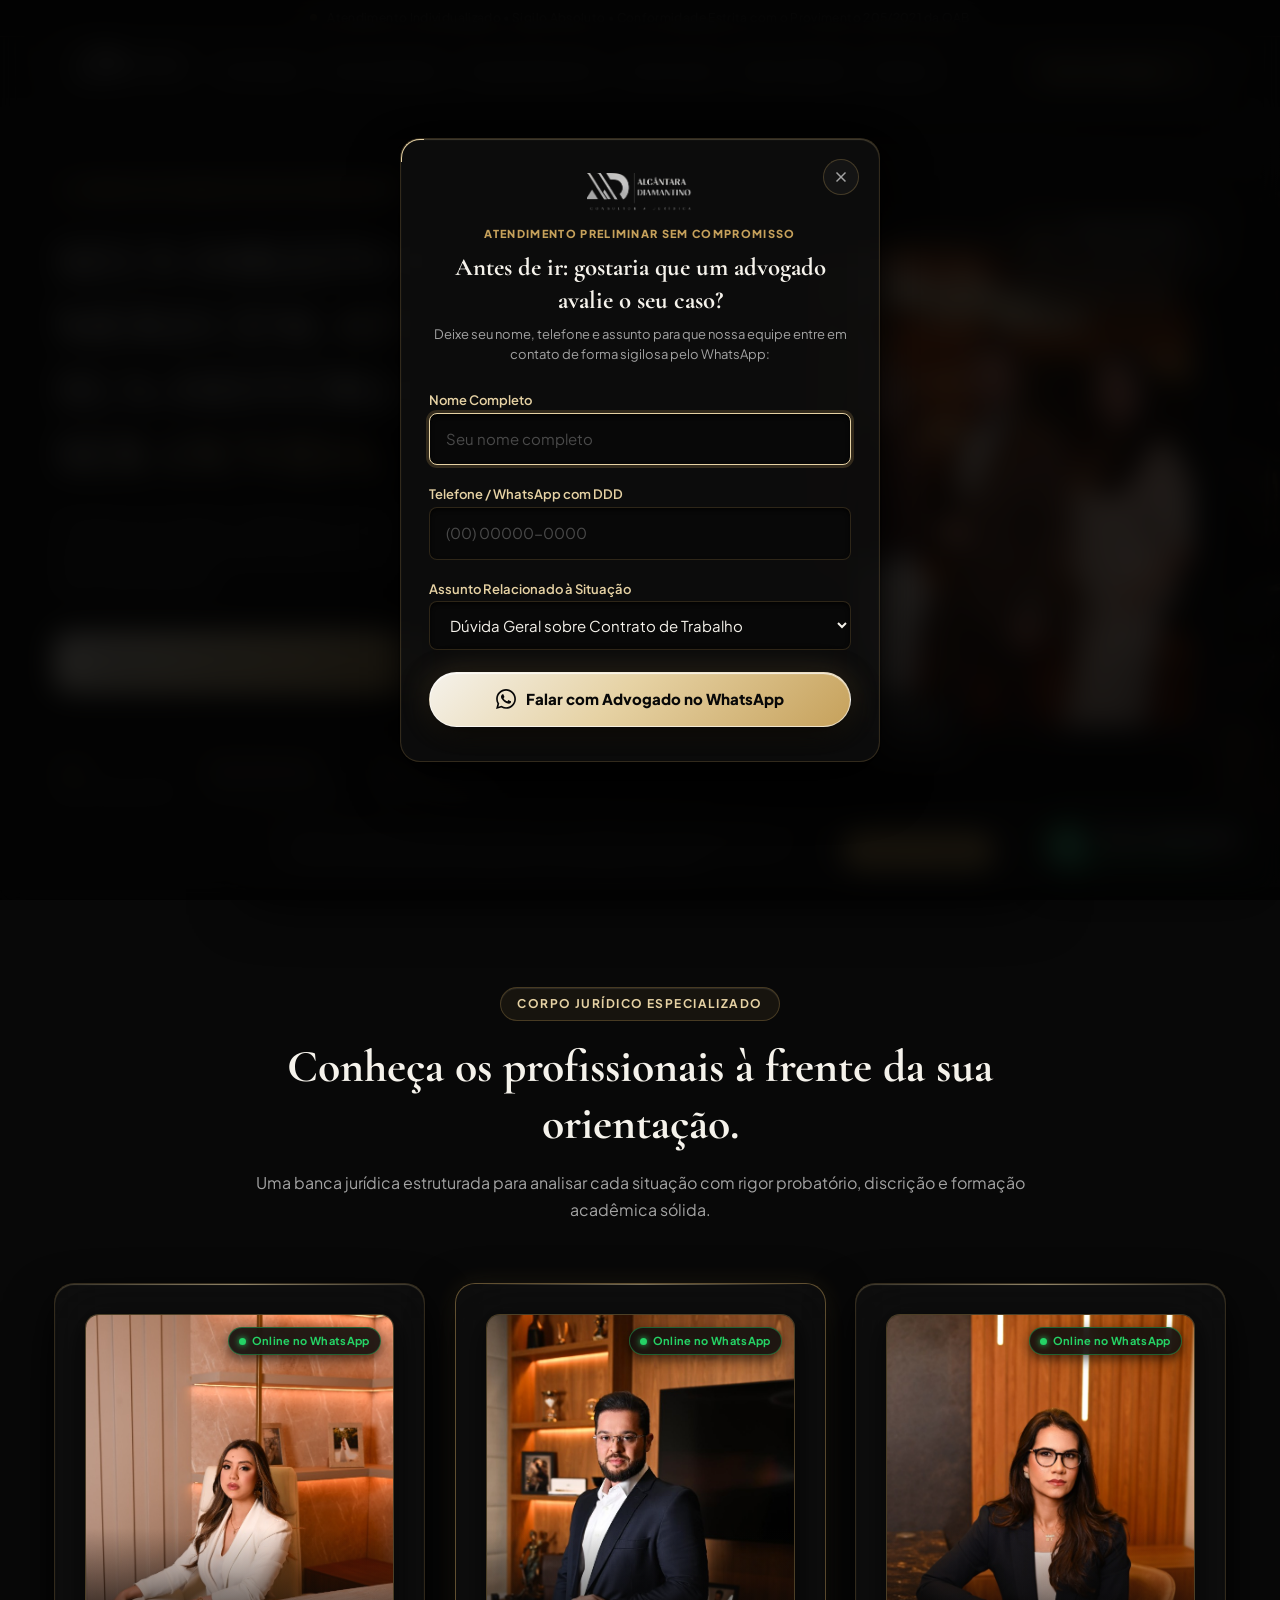
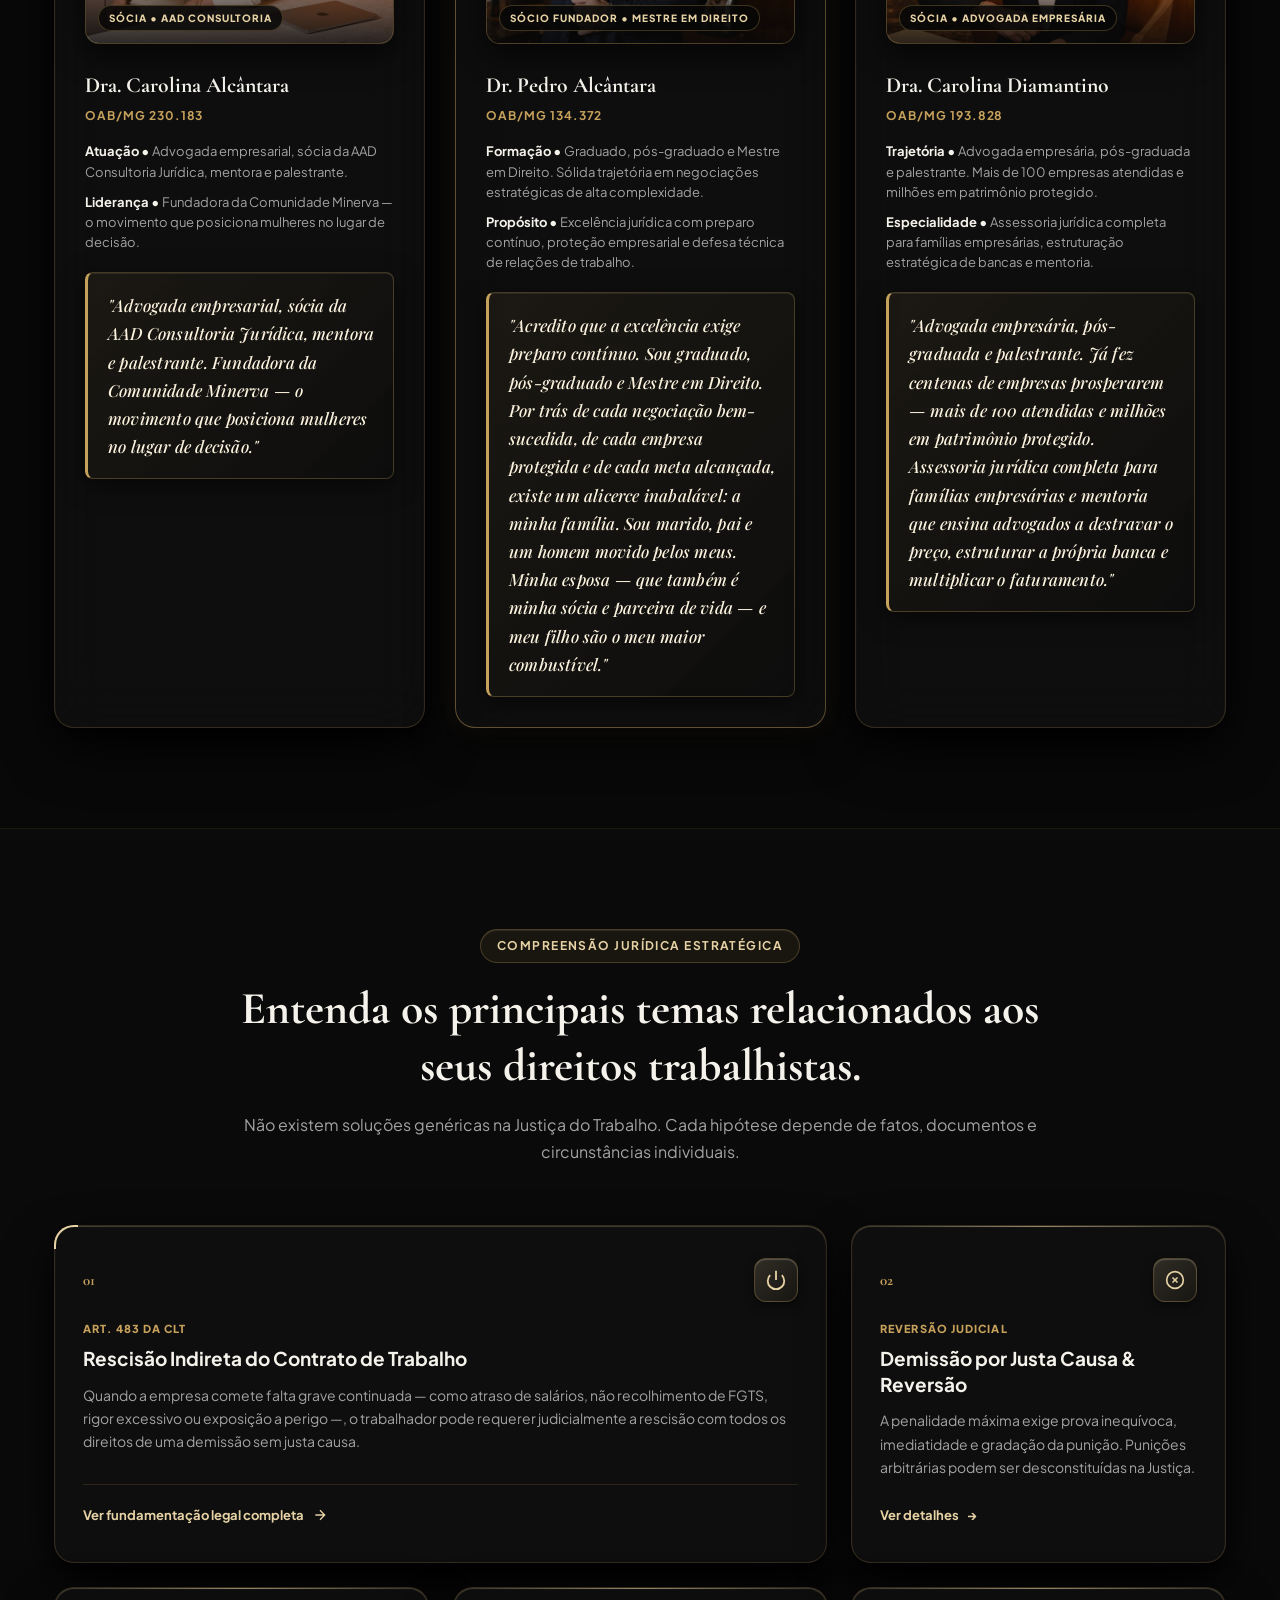
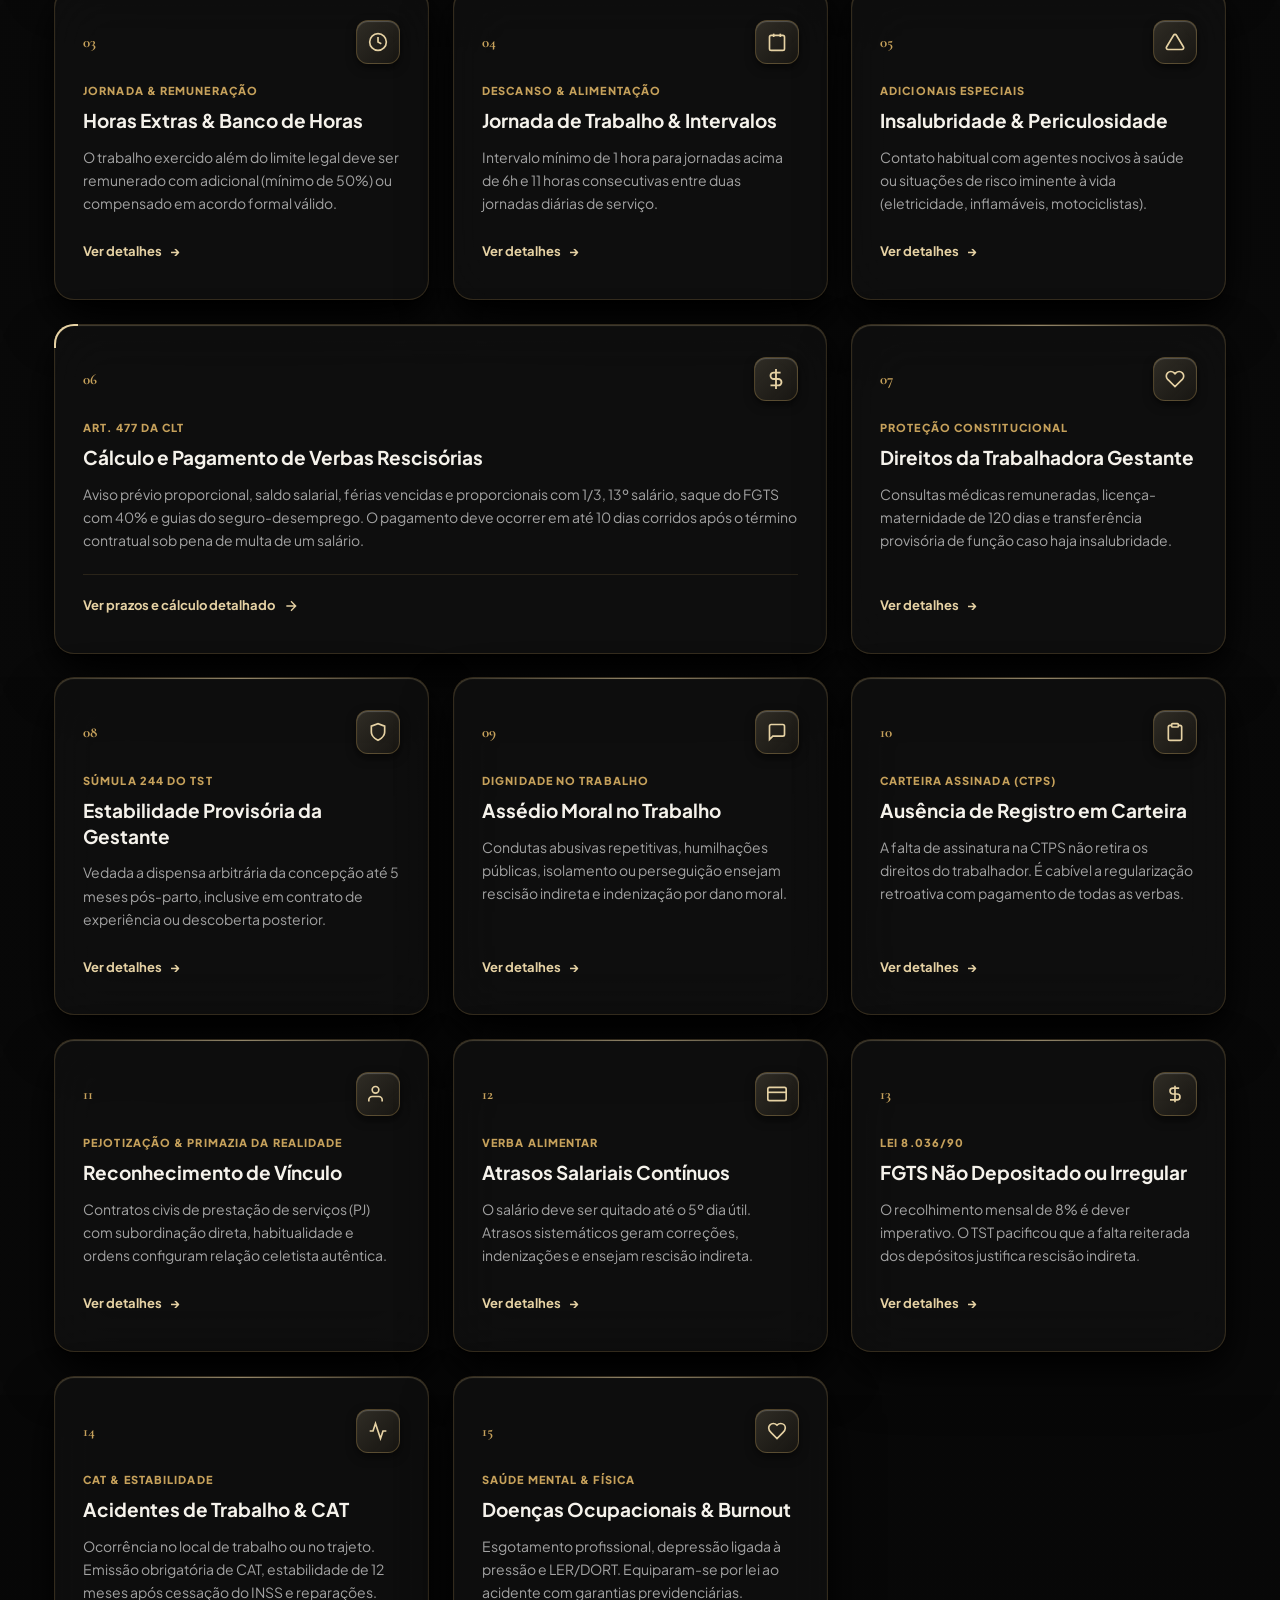
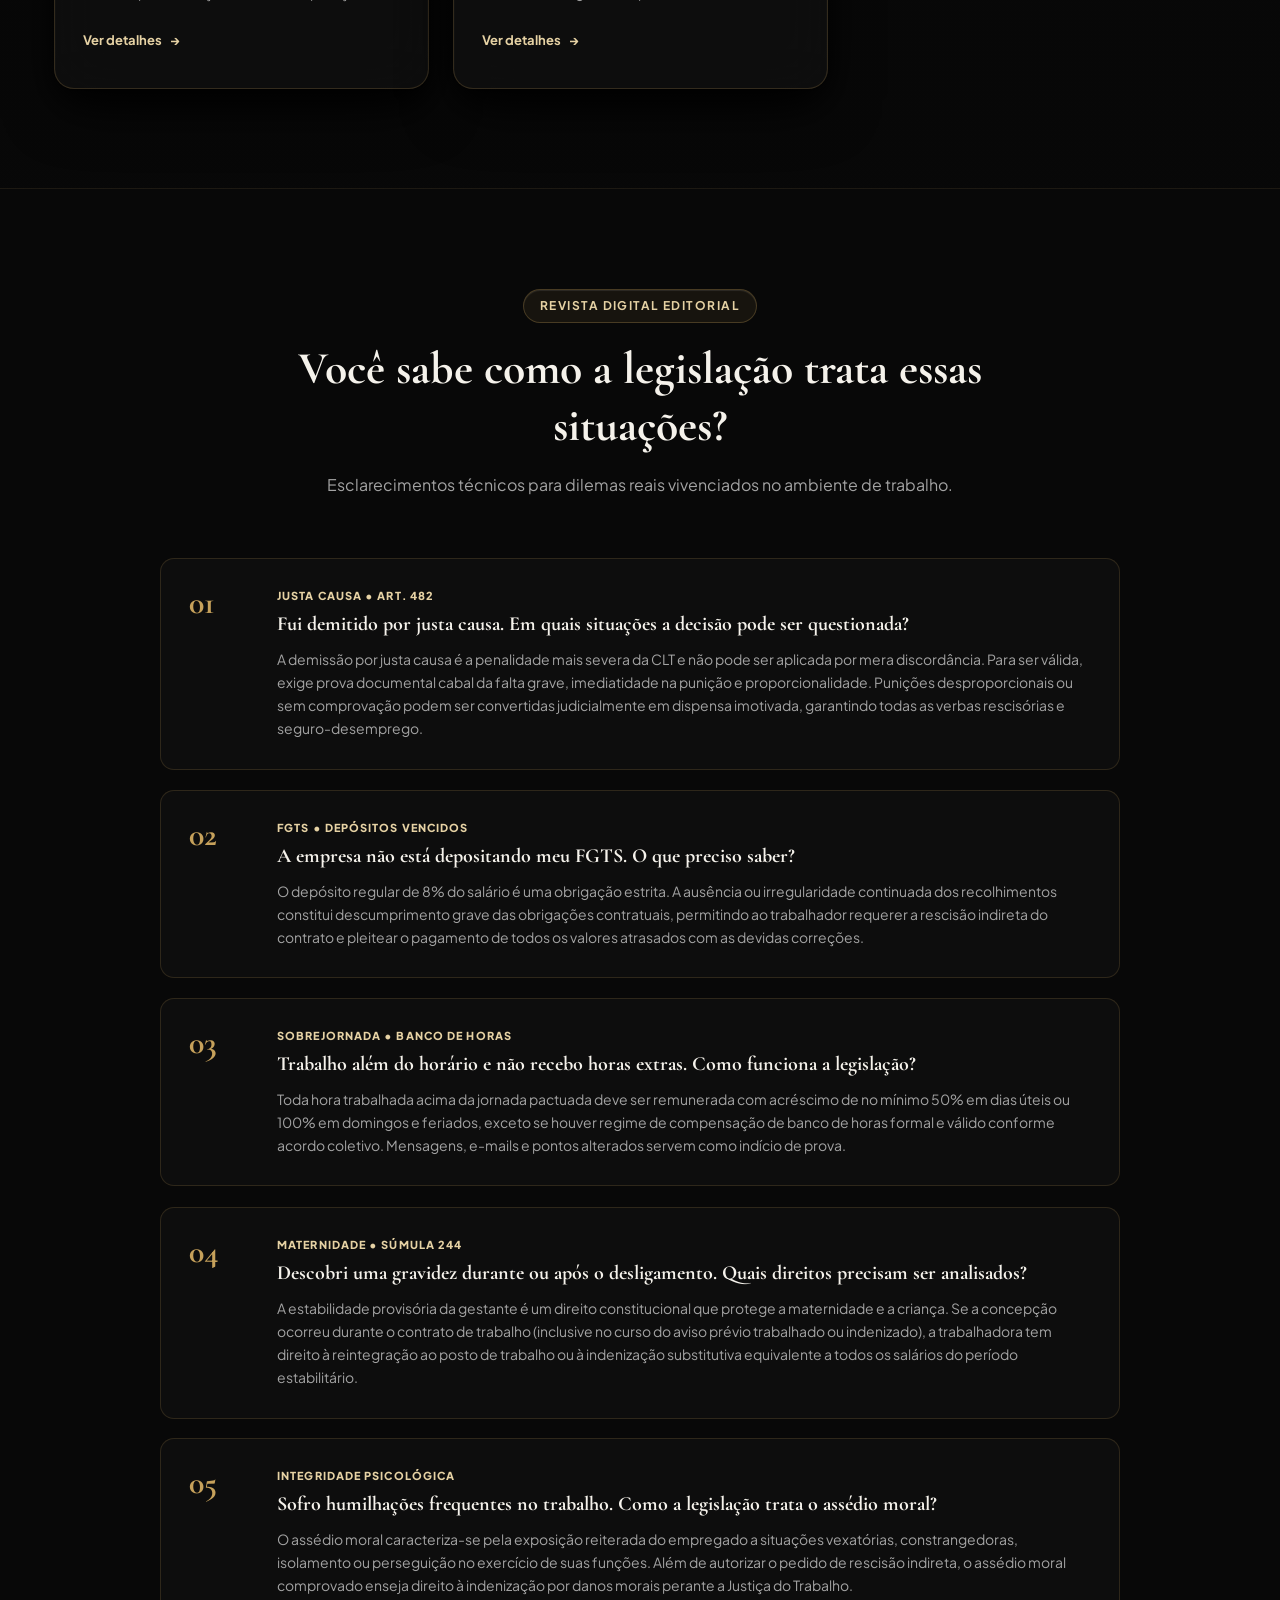
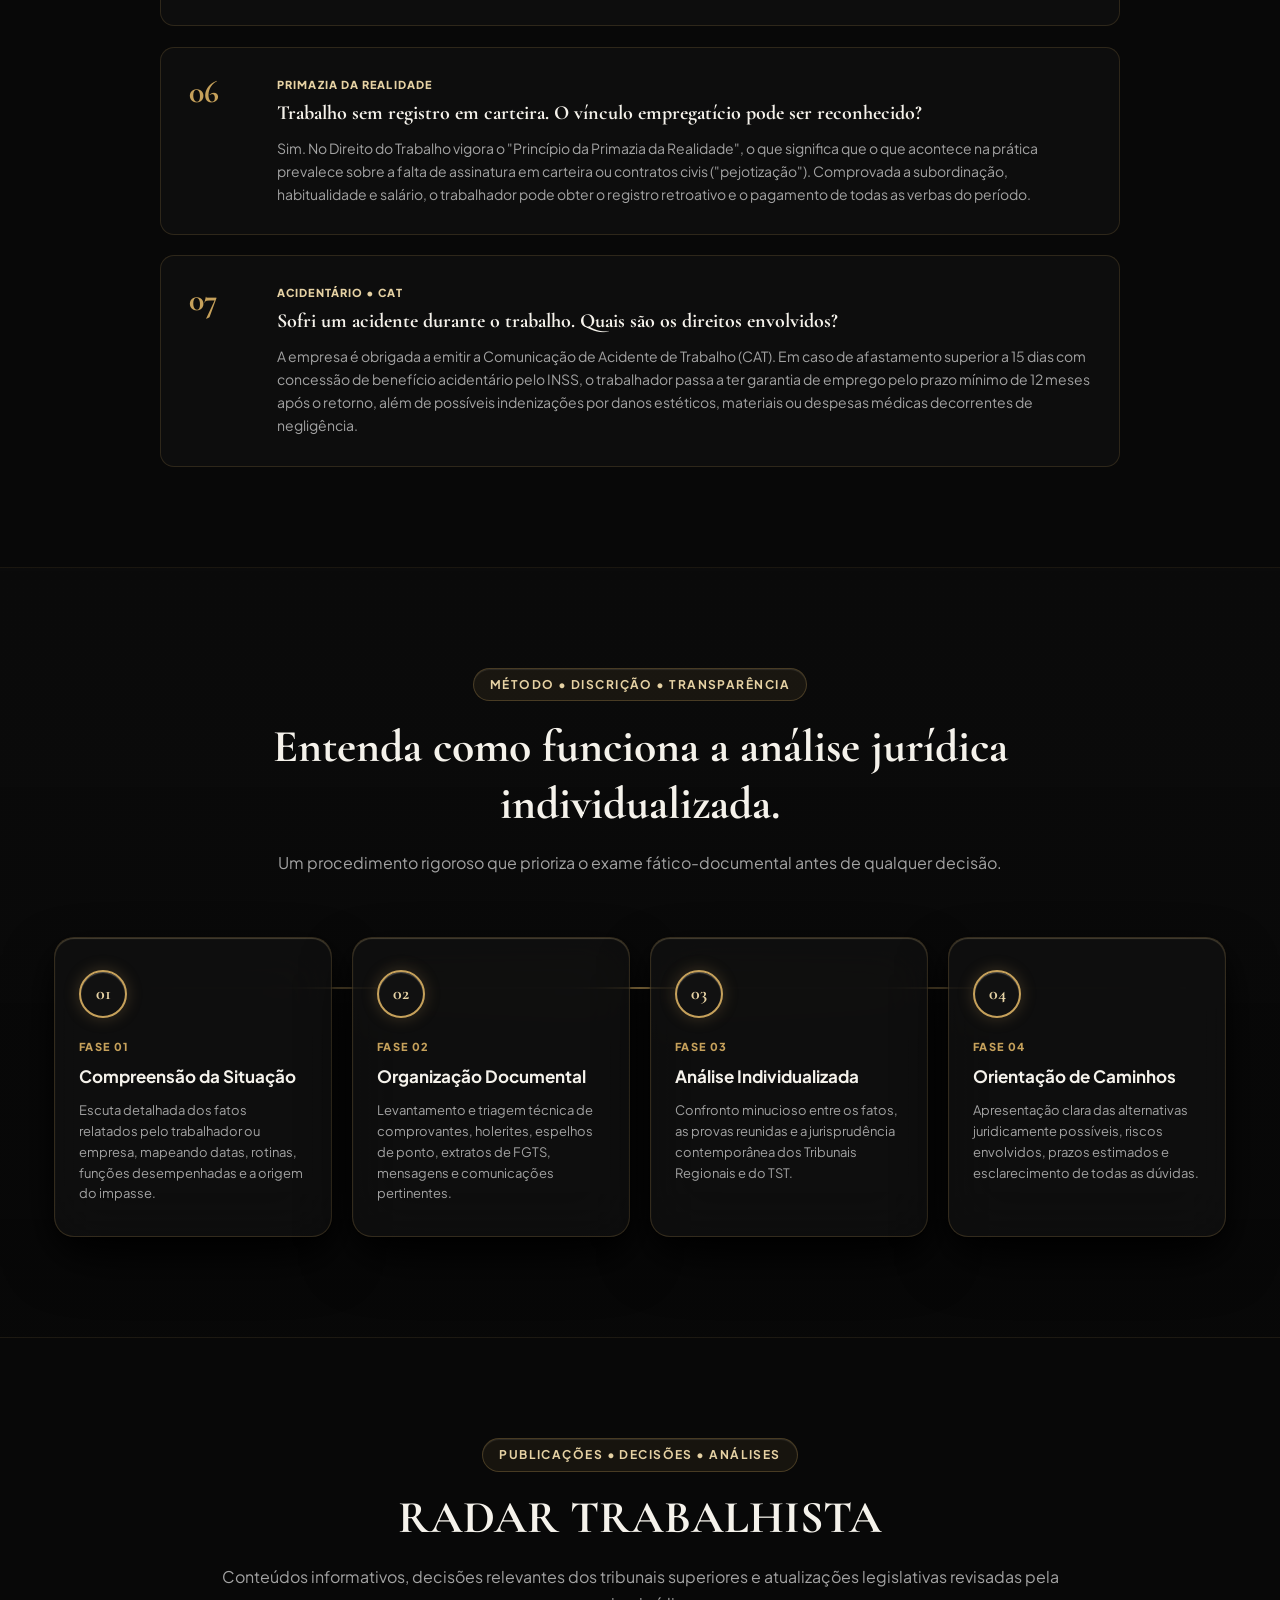
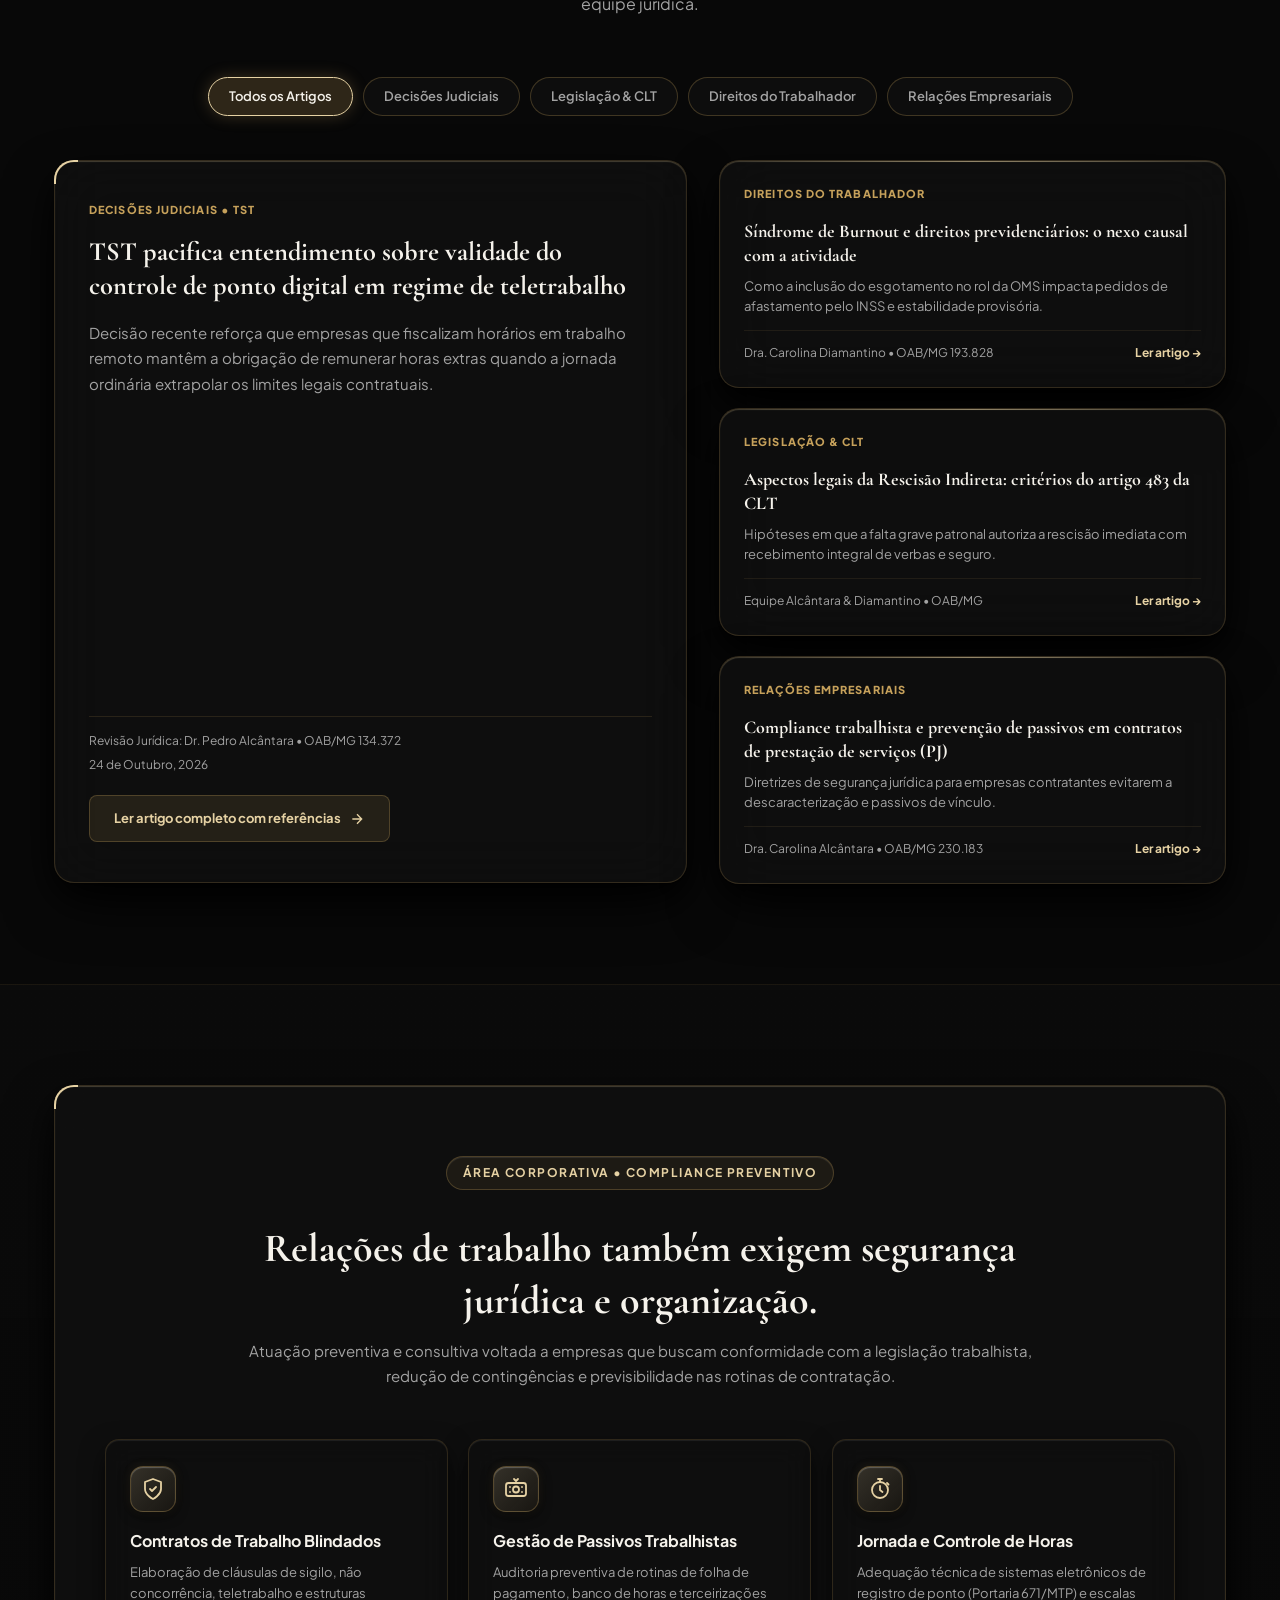
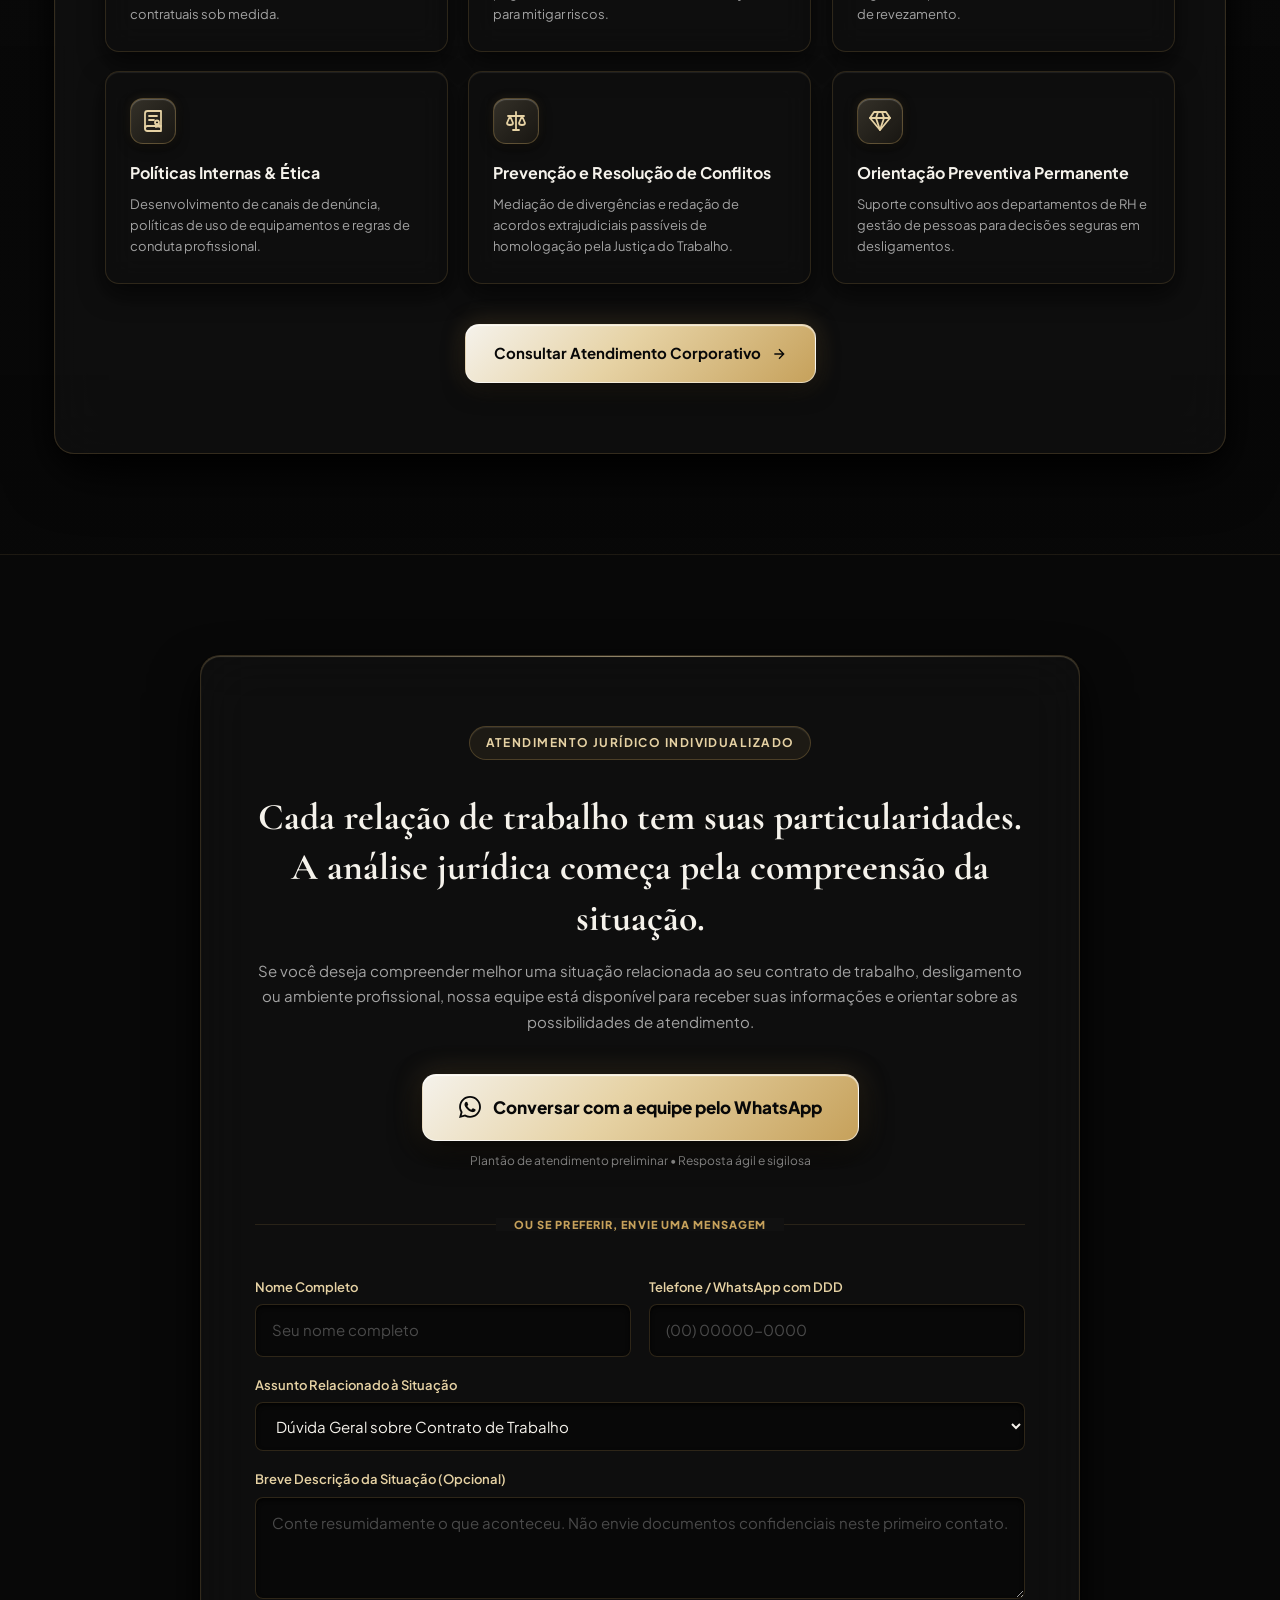
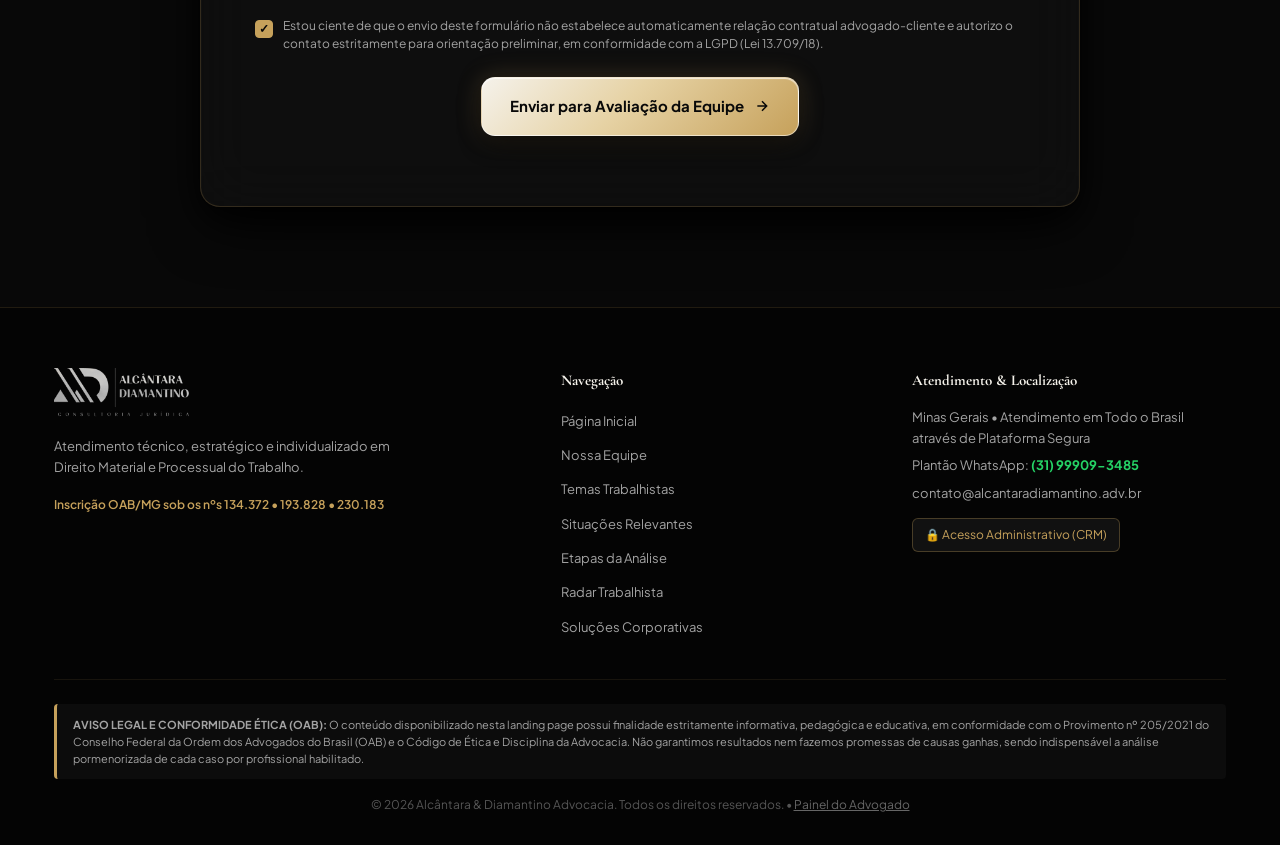
==== index.html @ 17bd867e "feat: landing page Alcântara & Diamantino Advocacia Trabalhista com fundo cenográfico e regras de le" ====
<!DOCTYPE html>
<html lang="pt-BR">
<head>
  <meta charset="UTF-8">
  <meta name="viewport" content="width=device-width, initial-scale=1.0, maximum-scale=5.0">
  <title>Direito do Trabalho Estratégico | Alcântara &amp; Diamantino Advocacia</title>
  
  <!-- SEO & Social Meta Tags -->
  <meta name="description" content="Seus direitos merecem atenção. Sua história merece ser ouvida. Advocacia trabalhista estratégica, individualizada e em estrita conformidade com a OAB.">
  <meta name="keywords" content="direito do trabalho, advogado trabalhista, rescisão indireta, horas extras, verbas rescisórias, assédio moral, fgts, justa causa">
  <meta name="author" content="Alcântara & Diamantino Advocacia Trabalhista">
  <meta name="robots" content="index, follow">
  <link rel="canonical" href="https://exemplo-advocaciatrabalhista.com.br/">
  <link rel="icon" type="image/png" href="assets/logo-emblem.png">
  <link rel="icon" type="image/svg+xml" href="favicon.svg">

  <!-- Open Graph / Meta Ads -->
  <meta property="og:type" content="website">
  <meta property="og:title" content="Seus Direitos Merecem Atenção. Sua História Merece Ser Ouvida.">
  <meta property="og:description" content="Conheça seus direitos trabalhistas e entenda quais caminhos jurídicos podem ser analisados para o seu caso.">
  <meta property="og:url" content="https://exemplo-advocaciatrabalhista.com.br/">
  <meta property="og:locale" content="pt_BR">

  <!-- Google Fonts: Editorial Serif + Modern Tech Sans -->
  <link rel="preconnect" href="https://fonts.googleapis.com">
  <link rel="preconnect" href="https://fonts.gstatic.com" crossorigin>
  <link href="https://fonts.googleapis.com/css2?family=Cormorant+Garamond:ital,wght@0,400;0,600;0,700;1,400;1,600&family=Playfair+Display:ital,wght@0,500;0,600;0,700;1,400;1,500;1,600;1,700&family=Plus+Jakarta+Sans:wght@300;400;500;600;700;800&display=swap" rel="stylesheet">
  
  <link rel="stylesheet" href="styles.css">

  <!-- Schema.org Structured Data -->
  <script type="application/ld+json">
  {
    "@context": "https://schema.org",
    "@type": "LegalService",
    "name": "Alcântara & Diamantino Advocacia Trabalhista",
    "description": "Atendimento e consultoria jurídica especializada em Direito do Trabalho.",
    "url": "https://exemplo-advocaciatrabalhista.com.br/",
    "telephone": "+55-11-99999-9999",
    "priceRange": "$$$",
    "areaServed": "BR",
    "openingHoursSpecification": {
      "@type": "OpeningHoursSpecification",
      "dayOfWeek": ["Monday", "Tuesday", "Wednesday", "Thursday", "Friday"],
      "opens": "09:00",
      "closes": "18:00"
    }
  }
  </script>
</head>
<body>

  <!-- Background Vivo & Cinematográfico: Canvas de Partículas Douradas e Luz -->
  <canvas id="bg-canvas" aria-hidden="true"></canvas>

  <!-- Feixes de Luz Dourada Animados (Volumetric Glow) -->
  <div class="light-ray ray-1" aria-hidden="true"></div>
  <div class="light-ray ray-2" aria-hidden="true"></div>

  <!-- Barra de Progresso Dourada do Scroll -->
  <div id="scroll-progress" aria-hidden="true"></div>

  <!-- Top Announcement Bar / Ética OAB -->
  <aside class="trust-bar" aria-label="Aviso de conformidade e sigilo">
    <div class="container trust-bar-content">
      <span class="gold-pulse" aria-hidden="true"></span>
      <p>Atendimento Individualizado &bull; Sigilo Absoluto &bull; Conformidade Estrita com o Provimento 205/2021 da OAB</p>
    </div>
  </aside>

  <!-- Navigation Bar (Minimalist Obsidian Island com Filete Dourado) -->
  <header class="navbar-wrapper">
    <nav class="nav-island obsidian-glass" aria-label="Navegação Principal">
      <a href="#inicio" class="nav-logo" aria-label="Alcântara & Diamantino Consultoria Jurídica - Início">
        <img src="assets/logo.png" alt="Alcântara & Diamantino Consultoria Jurídica" class="nav-brand-img">
      </a>

      <div class="nav-links">
        <a href="#equipe" class="nav-link">Nossa Equipe</a>
        <a href="#temas" class="nav-link">Temas Trabalhistas</a>
        <a href="#situacoes" class="nav-link">Situações Relevantes</a>
        <a href="#como-funciona" class="nav-link">Como Funciona</a>
        <a href="#radar" class="nav-link">Radar Trabalhista</a>
        <a href="#empresas" class="nav-link">Empresas</a>
      </div>

      <div class="nav-actions">
        <a href="#contato" class="btn-gold-outline" onclick="openLeadModal('Menu Superior'); return false;">
          <span>Falar com a Equipe</span>
          <svg viewBox="0 0 24 24" width="14" height="14" fill="none" stroke="currentColor" stroke-width="2">
            <path d="M5 12h14M12 5l7 7-7 7"/>
          </svg>
        </a>
      </div>
    </nav>
  </header>

  <main id="main-content">
    
    <!-- ======================================================================
         3. HERO SECTION — IMPACTO CINEMATOGRÁFICO IMEDIATO
         ====================================================================== -->
    <section class="hero-section" id="inicio">
      <!-- Fundo Arquitetônico de Altíssimo Padrão (Obsidiana, Mármore Negro e Ouro) -->
      <div class="hero-cinematic-backdrop" aria-hidden="true">
        <div class="hero-backdrop-img"></div>
        <div class="hero-backdrop-gradient"></div>
        <div class="hero-backdrop-vignette"></div>
      </div>

      <div class="container hero-container">
        
        <div class="hero-text-block">
          <div class="hero-tag-pill reveal-fade">
            <span class="gold-dot"></span>
            <span>DIREITO DO TRABALHO DE ALTA PERFORMANCE</span>
          </div>

          <h1 class="hero-headline reveal-fade delay-1">
            SEUS DIREITOS MERECEM <span class="gold-gradient-text">ATENÇÃO.</span><br>
            SUA HISTÓRIA MERECE <span class="gold-gradient-text">SER OUVIDA.</span>
          </h1>

          <p class="hero-subheadline reveal-fade delay-2">
            Conheça seus direitos trabalhistas e entenda quais caminhos jurídicos podem ser analisados de acordo com a sua situação, com rigor técnico e discrição absoluta.
          </p>

          <!-- Dual Conversion Action Cluster -->
          <div class="hero-cta-cluster reveal-fade delay-3">
            <a href="#temas" class="btn-gold-primary" onclick="trackLeadEvent('hero_explore_themes')">
              <span class="btn-sheen"></span>
              <span class="btn-label">Conheça os principais temas trabalhistas</span>
              <svg viewBox="0 0 24 24" width="18" height="18" fill="none" stroke="currentColor" stroke-width="2.2">
                <path d="m19 9-7 7-7-7"/>
              </svg>
            </a>

            <a href="#contato" class="btn-dark-glass" onclick="openLeadModal('Primeira Dobra'); return false;">
              <span>Fale com nossa equipe</span>
              <svg viewBox="0 0 24 24" width="16" height="16" fill="none" stroke="currentColor" stroke-width="2">
                <path d="M5 12h14M12 5l7 7-7 7"/>
              </svg>
            </a>
          </div>

          <!-- Micro Proof Row -->
          <div class="hero-credentials-row reveal-fade delay-4">
            <div class="credential-item">
              <span class="cred-num">100%</span>
              <span class="cred-txt">Sigilo Profissional OAB</span>
            </div>
            <div class="cred-separator"></div>
            <div class="credential-item">
              <span class="cred-num">Individualizada</span>
              <span class="cred-txt">Análise Técnica de Provas</span>
            </div>
            <div class="cred-separator"></div>
            <div class="credential-item">
              <span class="cred-num">Sem Burocracia</span>
              <span class="cred-txt">Retorno Transparente</span>
            </div>
          </div>
        </div>

        <!-- Hero Editorial Showcase Frame (Equipe & Autoridade) -->
        <div class="hero-visual-frame reveal-fade delay-2">
          <div class="hero-portrait-card obsidian-card" id="hero-tilt-card">
            <div class="gold-hairline-glow"></div>
            
            <div class="portrait-photo-area">
              <img src="assets/equipe-principal.jpg" alt="Corpo Jurídico Alcântara &amp; Diamantino Advocacia Trabalhista" class="hero-team-img" loading="eager">
            </div>

            <!-- Floating Translucent Badges com Borda Dourada -->
            <div class="floating-badge badge-top-right obsidian-card">
              <div class="badge-icon-gold">
                <svg viewBox="0 0 24 24" width="18" height="18" fill="none" stroke="currentColor" stroke-width="2">
                  <path d="M12 22s8-4 8-10V5l-8-3-8 3v7c0 6 8 10 8 10z"/>
                </svg>
              </div>
              <div class="badge-content">
                <strong>Análise Probatória</strong>
                <span>Documentos &amp; Fatos Reais</span>
              </div>
            </div>

            <div class="floating-badge badge-bottom-left obsidian-card">
              <div class="badge-icon-gold">
                <svg viewBox="0 0 24 24" width="18" height="18" fill="none" stroke="currentColor" stroke-width="2">
                  <polyline points="20 6 9 17 4 12"/>
                </svg>
              </div>
              <div class="badge-content">
                <strong>Diretriz Ética OAB</strong>
                <span>Sem Promessas Falsas</span>
              </div>
            </div>

          </div>
        </div>

      </div>
    </section>

    <!-- ======================================================================
         4. APRESENTAÇÃO DOS TRÊS PROFISSIONAIS (CAMPANHA EDITORIAL DE ALTA BANCA)
         ====================================================================== -->
    <section class="section-container" id="equipe">
      <div class="container">
        <div class="section-heading text-center">
          <div class="section-badge-gold">
            <span>CORPO JURÍDICO ESPECIALIZADO</span>
          </div>
          <h2 class="section-title-editorial">
            Conheça os profissionais à frente da sua orientação.
          </h2>
          <p class="section-subtitle-editorial">
            Uma banca jurídica estruturada para analisar cada situação com rigor probatório, discrição e formação acadêmica sólida.
          </p>
        </div>

        <div class="triptych-team-grid">
          
          <!-- Profissional 1 (Esquerda): Dra. Carolina Alcântara -->
          <article class="lawyer-card obsidian-card" data-tilt>
            <div class="gold-hairline-glow"></div>
            <div class="lawyer-photo-wrap">
              <div class="lawyer-photo-frame">
                <div class="lawyer-online-pill"><span class="status-dot-inline"></span> Online no WhatsApp</div>
                <img src="assets/carolina-alcantara.jpg" alt="Fotografia da Dra. Carolina Alcântara" class="lawyer-real-img lawyer-img-carol-alcantara" loading="lazy">
                <div class="lawyer-photo-gradient"></div>
                <div class="lawyer-card-badge">SÓCIA &bull; AAD CONSULTORIA</div>
              </div>
            </div>

            <div class="lawyer-info">
              <h3 class="lawyer-name">Dra. Carolina Alcântara</h3>
              <span class="lawyer-oab">OAB/MG 230.183</span>
              
              <div class="lawyer-qualification">
                <strong>Atuação &bull;</strong> Advogada empresarial, sócia da AAD Consultoria Jurídica, mentora e palestrante.
              </div>

              <div class="lawyer-area">
                <strong>Liderança &bull;</strong> Fundadora da Comunidade Minerva — o movimento que posiciona mulheres no lugar de decisão.
              </div>

              <p class="lawyer-bio-excerpt">
                "Advogada empresarial, sócia da AAD Consultoria Jurídica, mentora e palestrante. Fundadora da Comunidade Minerva — o movimento que posiciona mulheres no lugar de decisão."
              </p>
            </div>
          </article>

          <!-- Profissional 2 (Meio / Destaque): Dr. Pedro Alcântara -->
          <article class="lawyer-card obsidian-card lawyer-card-featured" data-tilt>
            <div class="gold-hairline-glow"></div>
            <div class="lawyer-photo-wrap">
              <div class="lawyer-photo-frame">
                <div class="lawyer-online-pill"><span class="status-dot-inline"></span> Online no WhatsApp</div>
                <img src="assets/pedro-alcantara.jpg" alt="Fotografia do Dr. Pedro Alcântara" class="lawyer-real-img lawyer-img-pedro" loading="lazy">
                <div class="lawyer-photo-gradient"></div>
                <div class="lawyer-card-badge">SÓCIO FUNDADOR &bull; MESTRE EM DIREITO</div>
              </div>
            </div>

            <div class="lawyer-info">
              <h3 class="lawyer-name">Dr. Pedro Alcântara</h3>
              <span class="lawyer-oab">OAB/MG 134.372</span>
              
              <div class="lawyer-qualification">
                <strong>Formação &bull;</strong> Graduado, pós-graduado e Mestre em Direito. Sólida trajetória em negociações estratégicas de alta complexidade.
              </div>

              <div class="lawyer-area">
                <strong>Propósito &bull;</strong> Excelência jurídica com preparo contínuo, proteção empresarial e defesa técnica de relações de trabalho.
              </div>

              <p class="lawyer-bio-excerpt">
                "Acredito que a excelência exige preparo contínuo. Sou graduado, pós-graduado e Mestre em Direito. Por trás de cada negociação bem-sucedida, de cada empresa protegida e de cada meta alcançada, existe um alicerce inabalável: a minha família. Sou marido, pai e um homem movido pelos meus. Minha esposa — que também é minha sócia e parceira de vida — e meu filho são o meu maior combustível."
              </p>
            </div>
          </article>

          <!-- Profissional 3 (Direita): Dra. Carolina Diamantino -->
          <article class="lawyer-card obsidian-card" data-tilt>
            <div class="gold-hairline-glow"></div>
            <div class="lawyer-photo-wrap">
              <div class="lawyer-photo-frame">
                <div class="lawyer-online-pill"><span class="status-dot-inline"></span> Online no WhatsApp</div>
                <img src="assets/carolina-diamantino.jpg" alt="Fotografia da Dra. Carolina Diamantino" class="lawyer-real-img lawyer-img-carol-diamantino" loading="lazy">
                <div class="lawyer-photo-gradient"></div>
                <div class="lawyer-card-badge">SÓCIA &bull; ADVOGADA EMPRESÁRIA</div>
              </div>
            </div>

            <div class="lawyer-info">
              <h3 class="lawyer-name">Dra. Carolina Diamantino</h3>
              <span class="lawyer-oab">OAB/MG 193.828</span>
              
              <div class="lawyer-qualification">
                <strong>Trajetória &bull;</strong> Advogada empresária, pós-graduada e palestrante. Mais de 100 empresas atendidas e milhões em patrimônio protegido.
              </div>

              <div class="lawyer-area">
                <strong>Especialidade &bull;</strong> Assessoria jurídica completa para famílias empresárias, estruturação estratégica de bancas e mentoria.
              </div>

              <p class="lawyer-bio-excerpt">
                "Advogada empresária, pós-graduada e palestrante. Já fez centenas de empresas prosperarem — mais de 100 atendidas e milhões em patrimônio protegido. Assessoria jurídica completa para famílias empresárias e mentoria que ensina advogados a destravar o preço, estruturar a própria banca e multiplicar o faturamento."
              </p>
            </div>
          </article>

        </div>
      </div>
    </section>

    <!-- ======================================================================
         5. BENTO GRID ASSIMÉTRICO — 15 TEMAS TRABALHISTAS
         ====================================================================== -->
    <section class="section-container bg-graphite" id="temas">
      <div class="container">
        <div class="section-heading text-center">
          <div class="section-badge-gold">
            <span>COMPREENSÃO JURÍDICA ESTRATÉGICA</span>
          </div>
          <h2 class="section-title-editorial">
            Entenda os principais temas relacionados aos seus direitos trabalhistas.
          </h2>
          <p class="section-subtitle-editorial">
            Não existem soluções genéricas na Justiça do Trabalho. Cada hipótese depende de fatos, documentos e circunstâncias individuais.
          </p>
        </div>

        <!-- Asymmetrical Bento Grid with Golden Metallic Highlights -->
        <div class="asymmetric-bento-grid">
          
          <!-- Card 1: Rescisão Indireta (Hero Bento Card) -->
          <article class="bento-cell bento-hero obsidian-card" data-theme-id="1">
            <div class="gold-corner-accent"></div>
            <div class="bento-header">
              <span class="gold-index-num">01</span>
              <div class="bento-icon-gold">
                <svg viewBox="0 0 24 24" width="22" height="22" fill="none" stroke="currentColor" stroke-width="2">
                  <path d="M18.36 6.64a9 9 0 1 1-12.73 0"></path>
                  <line x1="12" y1="2" x2="12" y2="12"></line>
                </svg>
              </div>
            </div>
            <span class="bento-category-tag">ART. 483 DA CLT</span>
            <h3 class="bento-title">Rescisão Indireta do Contrato de Trabalho</h3>
            <p class="bento-excerpt">
              Quando a empresa comete falta grave continuada — como atraso de salários, não recolhimento de FGTS, rigor excessivo ou exposição a perigo —, o trabalhador pode requerer judicialmente a rescisão com todos os direitos de uma demissão sem justa causa.
            </p>
            <div class="bento-action-row">
              <button class="btn-theme-modal" onclick="openThemeModal(1)">
                <span>Ver fundamentação legal completa</span>
                <svg viewBox="0 0 24 24" width="16" height="16" fill="none" stroke="currentColor" stroke-width="2"><path d="M5 12h14M12 5l7 7-7 7"/></svg>
              </button>
            </div>
          </article>

          <!-- Card 2: Demissão por Justa Causa -->
          <article class="bento-cell obsidian-card" data-theme-id="2">
            <div class="gold-hairline-glow"></div>
            <div class="bento-header">
              <span class="gold-index-num">02</span>
              <div class="bento-icon-gold">
                <svg viewBox="0 0 24 24" width="20" height="20" fill="none" stroke="currentColor" stroke-width="2">
                  <circle cx="12" cy="12" r="10"></circle>
                  <line x1="15" y1="9" x2="9" y2="15"></line>
                  <line x1="9" y1="9" x2="15" y2="15"></line>
                </svg>
              </div>
            </div>
            <span class="bento-category-tag">REVERSÃO JUDICIAL</span>
            <h3 class="bento-title">Demissão por Justa Causa &amp; Reversão</h3>
            <p class="bento-excerpt">
              A penalidade máxima exige prova inequívoca, imediatidade e gradação da punição. Punições arbitrárias podem ser desconstituídas na Justiça.
            </p>
            <button class="btn-theme-modal" onclick="openThemeModal(2)">
              <span>Ver detalhes</span> &rarr;
            </button>
          </article>

          <!-- Card 3: Horas Extras -->
          <article class="bento-cell obsidian-card" data-theme-id="3">
            <div class="gold-hairline-glow"></div>
            <div class="bento-header">
              <span class="gold-index-num">03</span>
              <div class="bento-icon-gold">
                <svg viewBox="0 0 24 24" width="20" height="20" fill="none" stroke="currentColor" stroke-width="2">
                  <circle cx="12" cy="12" r="10"></circle>
                  <polyline points="12 6 12 12 16 14"></polyline>
                </svg>
              </div>
            </div>
            <span class="bento-category-tag">JORNADA &amp; REMUNERAÇÃO</span>
            <h3 class="bento-title">Horas Extras &amp; Banco de Horas</h3>
            <p class="bento-excerpt">
              O trabalho exercido além do limite legal deve ser remunerado com adicional (mínimo de 50%) ou compensado em acordo formal válido.
            </p>
            <button class="btn-theme-modal" onclick="openThemeModal(3)">
              <span>Ver detalhes</span> &rarr;
            </button>
          </article>

          <!-- Card 4: Jornada e Intervalos -->
          <article class="bento-cell obsidian-card" data-theme-id="4">
            <div class="gold-hairline-glow"></div>
            <div class="bento-header">
              <span class="gold-index-num">04</span>
              <div class="bento-icon-gold">
                <svg viewBox="0 0 24 24" width="20" height="20" fill="none" stroke="currentColor" stroke-width="2">
                  <rect x="3" y="4" width="18" height="18" rx="2" ry="2"></rect>
                  <line x1="16" y1="2" x2="16" y2="6"></line>
                  <line x1="8" y1="2" x2="8" y2="6"></line>
                </svg>
              </div>
            </div>
            <span class="bento-category-tag">DESCANSO &amp; ALIMENTAÇÃO</span>
            <h3 class="bento-title">Jornada de Trabalho &amp; Intervalos</h3>
            <p class="bento-excerpt">
              Intervalo mínimo de 1 hora para jornadas acima de 6h e 11 horas consecutivas entre duas jornadas diárias de serviço.
            </p>
            <button class="btn-theme-modal" onclick="openThemeModal(4)">
              <span>Ver detalhes</span> &rarr;
            </button>
          </article>

          <!-- Card 5: Insalubridade e Periculosidade -->
          <article class="bento-cell obsidian-card" data-theme-id="5">
            <div class="gold-hairline-glow"></div>
            <div class="bento-header">
              <span class="gold-index-num">05</span>
              <div class="bento-icon-gold">
                <svg viewBox="0 0 24 24" width="20" height="20" fill="none" stroke="currentColor" stroke-width="2">
                  <path d="M10.29 3.86L1.82 18a2 2 0 0 0 1.71 3h16.94a2 2 0 0 0 1.71-3L13.71 3.86a2 2 0 0 0-3.42 0z"></path>
                </svg>
              </div>
            </div>
            <span class="bento-category-tag">ADICIONAIS ESPECIAIS</span>
            <h3 class="bento-title">Insalubridade &amp; Periculosidade</h3>
            <p class="bento-excerpt">
              Contato habitual com agentes nocivos à saúde ou situações de risco iminente à vida (eletricidade, inflamáveis, motociclistas).
            </p>
            <button class="btn-theme-modal" onclick="openThemeModal(5)">
              <span>Ver detalhes</span> &rarr;
            </button>
          </article>

          <!-- Card 6: Verbas Rescisórias (Wide Card) -->
          <article class="bento-cell bento-hero obsidian-card" data-theme-id="6">
            <div class="gold-corner-accent"></div>
            <div class="bento-header">
              <span class="gold-index-num">06</span>
              <div class="bento-icon-gold">
                <svg viewBox="0 0 24 24" width="22" height="22" fill="none" stroke="currentColor" stroke-width="2">
                  <line x1="12" y1="1" x2="12" y2="23"></line>
                  <path d="M17 5H9.5a3.5 3.5 0 0 0 0 7h5a3.5 3.5 0 0 1 0 7H6"></path>
                </svg>
              </div>
            </div>
            <span class="bento-category-tag">ART. 477 DA CLT</span>
            <h3 class="bento-title">Cálculo e Pagamento de Verbas Rescisórias</h3>
            <p class="bento-excerpt">
              Aviso prévio proporcional, saldo salarial, férias vencidas e proporcionais com 1/3, 13º salário, saque do FGTS com 40% e guias do seguro-desemprego. O pagamento deve ocorrer em até 10 dias corridos após o término contratual sob pena de multa de um salário.
            </p>
            <div class="bento-action-row">
              <button class="btn-theme-modal" onclick="openThemeModal(6)">
                <span>Ver prazos e cálculo detalhado</span>
                <svg viewBox="0 0 24 24" width="16" height="16" fill="none" stroke="currentColor" stroke-width="2"><path d="M5 12h14M12 5l7 7-7 7"/></svg>
              </button>
            </div>
          </article>

          <!-- Card 7: Direitos da Gestante -->
          <article class="bento-cell obsidian-card" data-theme-id="7">
            <div class="gold-hairline-glow"></div>
            <div class="bento-header">
              <span class="gold-index-num">07</span>
              <div class="bento-icon-gold">
                <svg viewBox="0 0 24 24" width="20" height="20" fill="none" stroke="currentColor" stroke-width="2">
                  <path d="M20.84 4.61a5.5 5.5 0 0 0-7.78 0L12 5.67l-1.06-1.06a5.5 5.5 0 0 0-7.78 7.78l1.06 1.06L12 21.23l7.78-7.78 1.06-1.06a5.5 5.5 0 0 0 0-7.78z"></path>
                </svg>
              </div>
            </div>
            <span class="bento-category-tag">PROTEÇÃO CONSTITUCIONAL</span>
            <h3 class="bento-title">Direitos da Trabalhadora Gestante</h3>
            <p class="bento-excerpt">
              Consultas médicas remuneradas, licença-maternidade de 120 dias e transferência provisória de função caso haja insalubridade.
            </p>
            <button class="btn-theme-modal" onclick="openThemeModal(7)">
              <span>Ver detalhes</span> &rarr;
            </button>
          </article>

          <!-- Card 8: Estabilidade da Gestante -->
          <article class="bento-cell obsidian-card" data-theme-id="8">
            <div class="gold-hairline-glow"></div>
            <div class="bento-header">
              <span class="gold-index-num">08</span>
              <div class="bento-icon-gold">
                <svg viewBox="0 0 24 24" width="20" height="20" fill="none" stroke="currentColor" stroke-width="2">
                  <path d="M12 22s8-4 8-10V5l-8-3-8 3v7c0 6 8 10 8 10z"></path>
                </svg>
              </div>
            </div>
            <span class="bento-category-tag">SÚMULA 244 DO TST</span>
            <h3 class="bento-title">Estabilidade Provisória da Gestante</h3>
            <p class="bento-excerpt">
              Vedada a dispensa arbitrária da concepção até 5 meses pós-parto, inclusive em contrato de experiência ou descoberta posterior.
            </p>
            <button class="btn-theme-modal" onclick="openThemeModal(8)">
              <span>Ver detalhes</span> &rarr;
            </button>
          </article>

          <!-- Card 9: Assédio Moral -->
          <article class="bento-cell obsidian-card" data-theme-id="9">
            <div class="gold-hairline-glow"></div>
            <div class="bento-header">
              <span class="gold-index-num">09</span>
              <div class="bento-icon-gold">
                <svg viewBox="0 0 24 24" width="20" height="20" fill="none" stroke="currentColor" stroke-width="2">
                  <path d="M21 15a2 2 0 0 1-2 2H7l-4 4V5a2 2 0 0 1 2-2h14a2 2 0 0 1 2 2z"></path>
                </svg>
              </div>
            </div>
            <span class="bento-category-tag">DIGNIDADE NO TRABALHO</span>
            <h3 class="bento-title">Assédio Moral no Trabalho</h3>
            <p class="bento-excerpt">
              Condutas abusivas repetitivas, humilhações públicas, isolamento ou perseguição ensejam rescisão indireta e indenização por dano moral.
            </p>
            <button class="btn-theme-modal" onclick="openThemeModal(9)">
              <span>Ver detalhes</span> &rarr;
            </button>
          </article>

          <!-- Card 10: Ausência de Registro -->
          <article class="bento-cell obsidian-card" data-theme-id="10">
            <div class="gold-hairline-glow"></div>
            <div class="bento-header">
              <span class="gold-index-num">10</span>
              <div class="bento-icon-gold">
                <svg viewBox="0 0 24 24" width="20" height="20" fill="none" stroke="currentColor" stroke-width="2">
                  <path d="M16 4h2a2 2 0 0 1 2 2v14a2 2 0 0 1-2 2H6a2 2 0 0 1-2-2V6a2 2 0 0 1 2-2h2"></path>
                  <rect x="8" y="2" width="8" height="4" rx="1" ry="1"></rect>
                </svg>
              </div>
            </div>
            <span class="bento-category-tag">CARTEIRA ASSINADA (CTPS)</span>
            <h3 class="bento-title">Ausência de Registro em Carteira</h3>
            <p class="bento-excerpt">
              A falta de assinatura na CTPS não retira os direitos do trabalhador. É cabível a regularização retroativa com pagamento de todas as verbas.
            </p>
            <button class="btn-theme-modal" onclick="openThemeModal(10)">
              <span>Ver detalhes</span> &rarr;
            </button>
          </article>

          <!-- Card 11: Vínculo Empregatício -->
          <article class="bento-cell obsidian-card" data-theme-id="11">
            <div class="gold-hairline-glow"></div>
            <div class="bento-header">
              <span class="gold-index-num">11</span>
              <div class="bento-icon-gold">
                <svg viewBox="0 0 24 24" width="20" height="20" fill="none" stroke="currentColor" stroke-width="2">
                  <path d="M17 21v-2a4 4 0 0 0-4-4H5a4 4 0 0 0-4 4v2"></path>
                  <circle cx="9" cy="7" r="4"></circle>
                </svg>
              </div>
            </div>
            <span class="bento-category-tag">PEJOTIZAÇÃO &amp; PRIMAZIA DA REALIDADE</span>
            <h3 class="bento-title">Reconhecimento de Vínculo</h3>
            <p class="bento-excerpt">
              Contratos civis de prestação de serviços (PJ) com subordinação direta, habitualidade e ordens configuram relação celetista autêntica.
            </p>
            <button class="btn-theme-modal" onclick="openThemeModal(11)">
              <span>Ver detalhes</span> &rarr;
            </button>
          </article>

          <!-- Card 12: Atrasos Salariais -->
          <article class="bento-cell obsidian-card" data-theme-id="12">
            <div class="gold-hairline-glow"></div>
            <div class="bento-header">
              <span class="gold-index-num">12</span>
              <div class="bento-icon-gold">
                <svg viewBox="0 0 24 24" width="20" height="20" fill="none" stroke="currentColor" stroke-width="2">
                  <rect x="1" y="4" width="22" height="16" rx="2" ry="2"></rect>
                  <line x1="1" y1="10" x2="23" y2="10"></line>
                </svg>
              </div>
            </div>
            <span class="bento-category-tag">VERBA ALIMENTAR</span>
            <h3 class="bento-title">Atrasos Salariais Contínuos</h3>
            <p class="bento-excerpt">
              O salário deve ser quitado até o 5º dia útil. Atrasos sistemáticos geram correções, indenizações e ensejam rescisão indireta.
            </p>
            <button class="btn-theme-modal" onclick="openThemeModal(12)">
              <span>Ver detalhes</span> &rarr;
            </button>
          </article>

          <!-- Card 13: FGTS Não Depositado -->
          <article class="bento-cell obsidian-card" data-theme-id="13">
            <div class="gold-hairline-glow"></div>
            <div class="bento-header">
              <span class="gold-index-num">13</span>
              <div class="bento-icon-gold">
                <svg viewBox="0 0 24 24" width="20" height="20" fill="none" stroke="currentColor" stroke-width="2">
                  <path d="M12 2v20M17 5H9.5a3.5 3.5 0 0 0 0 7h5a3.5 3.5 0 0 1 0 7H6"></path>
                </svg>
              </div>
            </div>
            <span class="bento-category-tag">LEI 8.036/90</span>
            <h3 class="bento-title">FGTS Não Depositado ou Irregular</h3>
            <p class="bento-excerpt">
              O recolhimento mensal de 8% é dever imperativo. O TST pacificou que a falta reiterada dos depósitos justifica rescisão indireta.
            </p>
            <button class="btn-theme-modal" onclick="openThemeModal(13)">
              <span>Ver detalhes</span> &rarr;
            </button>
          </article>

          <!-- Card 14: Acidentes de Trabalho -->
          <article class="bento-cell obsidian-card" data-theme-id="14">
            <div class="gold-hairline-glow"></div>
            <div class="bento-header">
              <span class="gold-index-num">14</span>
              <div class="bento-icon-gold">
                <svg viewBox="0 0 24 24" width="20" height="20" fill="none" stroke="currentColor" stroke-width="2">
                  <path d="M22 12h-4l-3 9L9 3l-3 9H2"></path>
                </svg>
              </div>
            </div>
            <span class="bento-category-tag">CAT &amp; ESTABILIDADE</span>
            <h3 class="bento-title">Acidentes de Trabalho &amp; CAT</h3>
            <p class="bento-excerpt">
              Ocorrência no local de trabalho ou no trajeto. Emissão obrigatória de CAT, estabilidade de 12 meses após cessação do INSS e reparações.
            </p>
            <button class="btn-theme-modal" onclick="openThemeModal(14)">
              <span>Ver detalhes</span> &rarr;
            </button>
          </article>

          <!-- Card 15: Doenças Ocupacionais -->
          <article class="bento-cell obsidian-card" data-theme-id="15">
            <div class="gold-hairline-glow"></div>
            <div class="bento-header">
              <span class="gold-index-num">15</span>
              <div class="bento-icon-gold">
                <svg viewBox="0 0 24 24" width="20" height="20" fill="none" stroke="currentColor" stroke-width="2">
                  <path d="M19 14c1.49-1.46 3-3.21 3-5.5A5.5 5.5 0 0 0 16.5 3c-1.76 0-3 .5-4.5 2-1.5-1.5-2.74-2-4.5-2A5.5 5.5 0 0 0 2 8.5c0 2.3 1.5 4.05 3 5.5l7 7Z"></path>
                </svg>
              </div>
            </div>
            <span class="bento-category-tag">SAÚDE MENTAL &amp; FÍSICA</span>
            <h3 class="bento-title">Doenças Ocupacionais &amp; Burnout</h3>
            <p class="bento-excerpt">
              Esgotamento profissional, depressão ligada à pressão e LER/DORT. Equiparam-se por lei ao acidente com garantias previdenciárias.
            </p>
            <button class="btn-theme-modal" onclick="openThemeModal(15)">
              <span>Ver detalhes</span> &rarr;
            </button>
          </article>

        </div>
      </div>
    </section>

    <!-- ======================================================================
         6. SEÇÃO EDITORIAL — SITUAÇÕES QUE MERECEM ATENÇÃO (REVISTA DIGITAL)
         ====================================================================== -->
    <section class="section-container" id="situacoes">
      <div class="container">
        <div class="section-heading text-center">
          <div class="section-badge-gold">
            <span>REVISTA DIGITAL EDITORIAL</span>
          </div>
          <h2 class="section-title-editorial">
            Você sabe como a legislação trata essas situações?
          </h2>
          <p class="section-subtitle-editorial">
            Esclarecimentos técnicos para dilemas reais vivenciados no ambiente de trabalho.
          </p>
        </div>

        <div class="editorial-magazine-spread">
          
          <div class="editorial-row">
            <div class="editorial-lead-num">01</div>
            <div class="editorial-lead-content">
              <span class="editorial-tag">JUSTA CAUSA &bull; ART. 482</span>
              <h3 class="editorial-lead-title">Fui demitido por justa causa. Em quais situações a decisão pode ser questionada?</h3>
              <p class="editorial-lead-body">
                A demissão por justa causa é a penalidade mais severa da CLT e não pode ser aplicada por mera discordância. Para ser válida, exige prova documental cabal da falta grave, imediatidade na punição e proporcionalidade. Punições desproporcionais ou sem comprovação podem ser convertidas judicialmente em dispensa imotivada, garantindo todas as verbas rescisórias e seguro-desemprego.
              </p>
            </div>
          </div>

          <div class="editorial-row">
            <div class="editorial-lead-num">02</div>
            <div class="editorial-lead-content">
              <span class="editorial-tag">FGTS &bull; DEPÓSITOS VENCIDOS</span>
              <h3 class="editorial-lead-title">A empresa não está depositando meu FGTS. O que preciso saber?</h3>
              <p class="editorial-lead-body">
                O depósito regular de 8% do salário é uma obrigação estrita. A ausência ou irregularidade continuada dos recolhimentos constitui descumprimento grave das obrigações contratuais, permitindo ao trabalhador requerer a rescisão indireta do contrato e pleitear o pagamento de todos os valores atrasados com as devidas correções.
              </p>
            </div>
          </div>

          <div class="editorial-row">
            <div class="editorial-lead-num">03</div>
            <div class="editorial-lead-content">
              <span class="editorial-tag">SOBREJORNADA &bull; BANCO DE HORAS</span>
              <h3 class="editorial-lead-title">Trabalho além do horário e não recebo horas extras. Como funciona a legislação?</h3>
              <p class="editorial-lead-body">
                Toda hora trabalhada acima da jornada pactuada deve ser remunerada com acréscimo de no mínimo 50% em dias úteis ou 100% em domingos e feriados, exceto se houver regime de compensação de banco de horas formal e válido conforme acordo coletivo. Mensagens, e-mails e pontos alterados servem como indício de prova.
              </p>
            </div>
          </div>

          <div class="editorial-row">
            <div class="editorial-lead-num">04</div>
            <div class="editorial-lead-content">
              <span class="editorial-tag">MATERNIDADE &bull; SÚMULA 244</span>
              <h3 class="editorial-lead-title">Descobri uma gravidez durante ou após o desligamento. Quais direitos precisam ser analisados?</h3>
              <p class="editorial-lead-body">
                A estabilidade provisória da gestante é um direito constitucional que protege a maternidade e a criança. Se a concepção ocorreu durante o contrato de trabalho (inclusive no curso do aviso prévio trabalhado ou indenizado), a trabalhadora tem direito à reintegração ao posto de trabalho ou à indenização substitutiva equivalente a todos os salários do período estabilitário.
              </p>
            </div>
          </div>

          <div class="editorial-row">
            <div class="editorial-lead-num">05</div>
            <div class="editorial-lead-content">
              <span class="editorial-tag">INTEGRIDADE PSICOLÓGICA</span>
              <h3 class="editorial-lead-title">Sofro humilhações frequentes no trabalho. Como a legislação trata o assédio moral?</h3>
              <p class="editorial-lead-body">
                O assédio moral caracteriza-se pela exposição reiterada do empregado a situações vexatórias, constrangedoras, isolamento ou perseguição no exercício de suas funções. Além de autorizar o pedido de rescisão indireta, o assédio moral comprovado enseja direito à indenização por danos morais perante a Justiça do Trabalho.
              </p>
            </div>
          </div>

          <div class="editorial-row">
            <div class="editorial-lead-num">06</div>
            <div class="editorial-lead-content">
              <span class="editorial-tag">PRIMAZIA DA REALIDADE</span>
              <h3 class="editorial-lead-title">Trabalho sem registro em carteira. O vínculo empregatício pode ser reconhecido?</h3>
              <p class="editorial-lead-body">
                Sim. No Direito do Trabalho vigora o "Princípio da Primazia da Realidade", o que significa que o que acontece na prática prevalece sobre a falta de assinatura em carteira ou contratos civis ("pejotização"). Comprovada a subordinação, habitualidade e salário, o trabalhador pode obter o registro retroativo e o pagamento de todas as verbas do período.
              </p>
            </div>
          </div>

          <div class="editorial-row">
            <div class="editorial-lead-num">07</div>
            <div class="editorial-lead-content">
              <span class="editorial-tag">ACIDENTÁRIO &bull; CAT</span>
              <h3 class="editorial-lead-title">Sofri um acidente durante o trabalho. Quais são os direitos envolvidos?</h3>
              <p class="editorial-lead-body">
                A empresa é obrigada a emitir a Comunicação de Acidente de Trabalho (CAT). Em caso de afastamento superior a 15 dias com concessão de benefício acidentário pelo INSS, o trabalhador passa a ter garantia de emprego pelo prazo mínimo de 12 meses após o retorno, além de possíveis indenizações por danos estéticos, materiais ou despesas médicas decorrentes de negligência.
              </p>
            </div>
          </div>

        </div>
      </div>
    </section>

    <!-- ======================================================================
         7. SEÇÃO — TIMELINE CINEMATOGRÁFICA (ETAPAS DA ANÁLISE)
         ====================================================================== -->
    <section class="section-container bg-graphite" id="como-funciona">
      <div class="container">
        <div class="section-heading text-center">
          <div class="section-badge-gold">
            <span>MÉTODO &bull; DISCRIÇÃO &bull; TRANSPARÊNCIA</span>
          </div>
          <h2 class="section-title-editorial">
            Entenda como funciona a análise jurídica individualizada.
          </h2>
          <p class="section-subtitle-editorial">
            Um procedimento rigoroso que prioriza o exame fático-documental antes de qualquer decisão.
          </p>
        </div>

        <div class="cinematic-timeline-grid">
          <div class="timeline-gold-track" aria-hidden="true"></div>

          <!-- Etapa 01 -->
          <div class="timeline-lux-node obsidian-card">
            <div class="node-gold-ring">01</div>
            <span class="node-phase">FASE 01</span>
            <h3 class="node-heading">Compreensão da Situação</h3>
            <p class="node-paragraph">
              Escuta detalhada dos fatos relatados pelo trabalhador ou empresa, mapeando datas, rotinas, funções desempenhadas e a origem do impasse.
            </p>
          </div>

          <!-- Etapa 02 -->
          <div class="timeline-lux-node obsidian-card">
            <div class="node-gold-ring">02</div>
            <span class="node-phase">FASE 02</span>
            <h3 class="node-heading">Organização Documental</h3>
            <p class="node-paragraph">
              Levantamento e triagem técnica de comprovantes, holerites, espelhos de ponto, extratos de FGTS, mensagens e comunicações pertinentes.
            </p>
          </div>

          <!-- Etapa 03 -->
          <div class="timeline-lux-node obsidian-card">
            <div class="node-gold-ring">03</div>
            <span class="node-phase">FASE 03</span>
            <h3 class="node-heading">Análise Individualizada</h3>
            <p class="node-paragraph">
              Confronto minucioso entre os fatos, as provas reunidas e a jurisprudência contemporânea dos Tribunais Regionais e do TST.
            </p>
          </div>

          <!-- Etapa 04 -->
          <div class="timeline-lux-node obsidian-card">
            <div class="node-gold-ring">04</div>
            <span class="node-phase">FASE 04</span>
            <h3 class="node-heading">Orientação de Caminhos</h3>
            <p class="node-paragraph">
              Apresentação clara das alternativas juridicamente possíveis, riscos envolvidos, prazos estimados e esclarecimento de todas as dúvidas.
            </p>
          </div>

        </div>
      </div>
    </section>

    <!-- ======================================================================
         8. SEÇÃO — RADAR TRABALHISTA (REVISTA DIGITAL PREMIUM)
         ====================================================================== -->
    <section class="section-container" id="radar">
      <div class="container">
        <div class="section-heading text-center">
          <div class="section-badge-gold">
            <span>PUBLICAÇÕES &bull; DECISÕES &bull; ANÁLISES</span>
          </div>
          <h2 class="section-title-editorial">
            RADAR TRABALHISTA
          </h2>
          <p class="section-subtitle-editorial">
            Conteúdos informativos, decisões relevantes dos tribunais superiores e atualizações legislativas revisadas pela equipe jurídica.
          </p>
        </div>

        <!-- Filter Chips com Acabamento em Champanhe -->
        <div class="radar-pills-bar" role="tablist">
          <button class="gold-pill active" onclick="filterRadarArticles('todos', this)" role="tab">Todos os Artigos</button>
          <button class="gold-pill" onclick="filterRadarArticles('decisoes', this)" role="tab">Decisões Judiciais</button>
          <button class="gold-pill" onclick="filterRadarArticles('legislacao', this)" role="tab">Legislação &amp; CLT</button>
          <button class="gold-pill" onclick="filterRadarArticles('direitos', this)" role="tab">Direitos do Trabalhador</button>
          <button class="gold-pill" onclick="filterRadarArticles('empresas', this)" role="tab">Relações Empresariais</button>
        </div>

        <!-- Layout Editorial Assimétrico -->
        <div class="radar-editorial-layout" id="radar-grid">
          
          <!-- Artigo 1 (Destaque Principal) -->
          <article class="radar-hero-article obsidian-card" data-category="decisoes">
            <div class="gold-corner-accent"></div>
            <div class="article-meta-badge">DECISÕES JUDICIAIS &bull; TST</div>
            <h3 class="hero-article-title">
              TST pacifica entendimento sobre validade do controle de ponto digital em regime de teletrabalho
            </h3>
            <p class="hero-article-excerpt">
              Decisão recente reforça que empresas que fiscalizam horários em trabalho remoto mantêm a obrigação de remunerar horas extras quando a jornada ordinária extrapolar os limites legais contratuais.
            </p>
            <div class="article-author-row">
              <span class="author-label">Revisão Jurídica: Dr. Pedro Alcântara &bull; OAB/MG 134.372</span>
              <span class="author-date">24 de Outubro, 2026</span>
            </div>
            <button class="btn-read-gold" onclick="openArticleModal(1)">
              <span>Ler artigo completo com referências</span>
              <svg viewBox="0 0 24 24" width="16" height="16" fill="none" stroke="currentColor" stroke-width="2"><path d="M5 12h14M12 5l7 7-7 7"/></svg>
            </button>
          </article>

          <!-- Coluna Secundária com 3 Artigos -->
          <div class="radar-secondary-column">
            
            <article class="radar-sub-article obsidian-card" data-category="direitos">
              <div class="gold-hairline-glow"></div>
              <div class="article-meta-badge">DIREITOS DO TRABALHADOR</div>
              <h4 class="sub-article-title">Síndrome de Burnout e direitos previdenciários: o nexo causal com a atividade</h4>
              <p class="sub-article-excerpt">Como a inclusão do esgotamento no rol da OMS impacta pedidos de afastamento pelo INSS e estabilidade provisória.</p>
              <div class="sub-article-footer">
                <span>Dra. Carolina Diamantino &bull; OAB/MG 193.828</span>
                <button class="btn-read-link" onclick="openArticleModal(2)">Ler artigo &rarr;</button>
              </div>
            </article>

            <article class="radar-sub-article obsidian-card" data-category="legislacao">
              <div class="gold-hairline-glow"></div>
              <div class="article-meta-badge">LEGISLAÇÃO &amp; CLT</div>
              <h4 class="sub-article-title">Aspectos legais da Rescisão Indireta: critérios do artigo 483 da CLT</h4>
              <p class="sub-article-excerpt">Hipóteses em que a falta grave patronal autoriza a rescisão imediata com recebimento integral de verbas e seguro.</p>
              <div class="sub-article-footer">
                <span>Equipe Alcântara &amp; Diamantino &bull; OAB/MG</span>
                <button class="btn-read-link" onclick="openArticleModal(3)">Ler artigo &rarr;</button>
              </div>
            </article>

            <article class="radar-sub-article obsidian-card" data-category="empresas">
              <div class="gold-hairline-glow"></div>
              <div class="article-meta-badge">RELAÇÕES EMPRESARIAIS</div>
              <h4 class="sub-article-title">Compliance trabalhista e prevenção de passivos em contratos de prestação de serviços (PJ)</h4>
              <p class="sub-article-excerpt">Diretrizes de segurança jurídica para empresas contratantes evitarem a descaracterização e passivos de vínculo.</p>
              <div class="sub-article-footer">
                <span>Dra. Carolina Alcântara &bull; OAB/MG 230.183</span>
                <button class="btn-read-link" onclick="openArticleModal(4)">Ler artigo &rarr;</button>
              </div>
            </article>

          </div>

        </div>
      </div>
    </section>

    <!-- ======================================================================
         9. SEÇÃO — EMPRESAS E EMPREGADORES (CONSULTORIA & COMPLIANCE PREVENTIVO)
         ====================================================================== -->
    <section class="section-container bg-graphite" id="empresas">
      <div class="container">
        <div class="corporate-luxury-panel obsidian-card">
          <div class="gold-corner-accent"></div>
          
          <div class="corporate-head text-center">
            <div class="section-badge-gold">
              <span>ÁREA CORPORATIVA &bull; COMPLIANCE PREVENTIVO</span>
            </div>
            <h2 class="corporate-main-title">
              Relações de trabalho também exigem segurança jurídica e organização.
            </h2>
            <p class="corporate-main-sub">
              Atuação preventiva e consultiva voltada a empresas que buscam conformidade com a legislação trabalhista, redução de contingências e previsibilidade nas rotinas de contratação.
            </p>
          </div>

          <div class="corporate-services-grid">
            
            <div class="corp-service-item">
              <div class="corp-gold-icon">
                <svg viewBox="0 0 24 24" width="24" height="24" fill="none" stroke="currentColor" stroke-width="1.8" stroke-linecap="round" stroke-linejoin="round">
                  <path d="M12 22s8-4 8-10V5l-8-3-8 3v7c0 6 8 10 8 10z"></path>
                  <path d="M9 12l2 2 4-4"></path>
                </svg>
              </div>
              <h3 class="corp-item-title">Contratos de Trabalho Blindados</h3>
              <p class="corp-item-text">Elaboração de cláusulas de sigilo, não concorrência, teletrabalho e estruturas contratuais sob medida.</p>
            </div>

            <div class="corp-service-item">
              <div class="corp-gold-icon">
                <svg viewBox="0 0 24 24" width="24" height="24" fill="none" stroke="currentColor" stroke-width="1.8" stroke-linecap="round" stroke-linejoin="round">
                  <rect x="2" y="6" width="20" height="13" rx="2.5"></rect>
                  <circle cx="12" cy="12.5" r="3"></circle>
                  <path d="M6 10h.01M6 15h.01M18 10h.01M18 15h.01"></path>
                  <path d="M10 2l4 4M14 2l-4 4"></path>
                </svg>
              </div>
              <h3 class="corp-item-title">Gestão de Passivos Trabalhistas</h3>
              <p class="corp-item-text">Auditoria preventiva de rotinas de folha de pagamento, banco de horas e terceirizações para mitigar riscos.</p>
            </div>

            <div class="corp-service-item">
              <div class="corp-gold-icon">
                <svg viewBox="0 0 24 24" width="24" height="24" fill="none" stroke="currentColor" stroke-width="1.8" stroke-linecap="round" stroke-linejoin="round">
                  <circle cx="12" cy="13" r="8"></circle>
                  <polyline points="12 9 12 13 14.5 15"></polyline>
                  <path d="M10 2h4M12 2v3M19 6l1.5 1.5"></path>
                </svg>
              </div>
              <h3 class="corp-item-title">Jornada e Controle de Horas</h3>
              <p class="corp-item-text">Adequação técnica de sistemas eletrônicos de registro de ponto (Portaria 671/MTP) e escalas de revezamento.</p>
            </div>

            <div class="corp-service-item">
              <div class="corp-gold-icon">
                <svg viewBox="0 0 24 24" width="24" height="24" fill="none" stroke="currentColor" stroke-width="1.8" stroke-linecap="round" stroke-linejoin="round">
                  <path d="M4 19.5A2.5 2.5 0 0 1 6.5 17H20"></path>
                  <path d="M6.5 2H20v20H6.5A2.5 2.5 0 0 1 4 19.5v-15A2.5 2.5 0 0 1 6.5 2z"></path>
                  <path d="M8 7h8M8 11h5"></path>
                  <circle cx="16" cy="13.5" r="2"></circle>
                  <path d="M17.5 15l1.5 3-2-.5-2 .5 1-3"></path>
                </svg>
              </div>
              <h3 class="corp-item-title">Políticas Internas &amp; Ética</h3>
              <p class="corp-item-text">Desenvolvimento de canais de denúncia, políticas de uso de equipamentos e regras de conduta profissional.</p>
            </div>

            <div class="corp-service-item">
              <div class="corp-gold-icon">
                <svg viewBox="0 0 24 24" width="24" height="24" fill="none" stroke="currentColor" stroke-width="1.8" stroke-linecap="round" stroke-linejoin="round">
                  <line x1="12" y1="3" x2="12" y2="21"></line>
                  <path d="M4 7h16"></path>
                  <path d="M6 7l-3 7c0 1.5 1.5 2 3 2s3-.5 3-2l-3-7z"></path>
                  <path d="M18 7l-3 7c0 1.5 1.5 2 3 2s3-.5 3-2l-3-7z"></path>
                  <path d="M9 21h6"></path>
                </svg>
              </div>
              <h3 class="corp-item-title">Prevenção e Resolução de Conflitos</h3>
              <p class="corp-item-text">Mediação de divergências e redação de acordos extrajudiciais passíveis de homologação pela Justiça do Trabalho.</p>
            </div>

            <div class="corp-service-item">
              <div class="corp-gold-icon">
                <svg viewBox="0 0 24 24" width="24" height="24" fill="none" stroke="currentColor" stroke-width="1.8" stroke-linecap="round" stroke-linejoin="round">
                  <path d="M6 3h12l4 6-10 12L2 9l4-6z"></path>
                  <path d="M2 9h20"></path>
                  <path d="M10 3l-2 6 4 12 4-12-2-6"></path>
                </svg>
              </div>
              <h3 class="corp-item-title">Orientação Preventiva Permanente</h3>
              <p class="corp-item-text">Suporte consultivo aos departamentos de RH e gestão de pessoas para decisões seguras em desligamentos.</p>
            </div>

          </div>

          <div class="corp-cta-wrap text-center">
            <a href="#contato" class="btn-gold-primary" onclick="openLeadModal('Soluções Corporativas'); return false;">
              <span class="btn-sheen"></span>
              <span class="btn-label">Consultar Atendimento Corporativo</span>
              <svg viewBox="0 0 24 24" width="16" height="16" fill="none" stroke="currentColor" stroke-width="2"><path d="M5 12h14M12 5l7 7-7 7"/></svg>
            </a>
          </div>

        </div>
      </div>
    </section>

    <!-- ======================================================================
         10. CONTATO E CONVERSÃO (PORTAL PREMIUM DE ATENDIMENTO)
         ====================================================================== -->
    <section class="section-container" id="contato">
      <div class="container">
        <div class="conversion-portal obsidian-card">
          <div class="gold-hairline-glow"></div>
          
          <div class="conversion-intro text-center">
            <div class="section-badge-gold">
              <span>ATENDIMENTO JURÍDICO INDIVIDUALIZADO</span>
            </div>
            <h2 class="conversion-main-title">
              Cada relação de trabalho tem suas particularidades. A análise jurídica começa pela compreensão da situação.
            </h2>
            <p class="conversion-main-text">
              Se você deseja compreender melhor uma situação relacionada ao seu contrato de trabalho, desligamento ou ambiente profissional, nossa equipe está disponível para receber suas informações e orientar sobre as possibilidades de atendimento.
            </p>
          </div>

          <!-- Primary WhatsApp Action -->
          <div class="whatsapp-action-center text-center">
            <a href="#contato" 
               class="btn-whatsapp-gold" 
               id="main-whatsapp-btn"
               onclick="openLeadModal('Portal de Contato'); return false;">
              <span class="btn-sheen"></span>
              <span class="btn-content">
                <svg viewBox="0 0 24 24" width="22" height="22" fill="currentColor">
                  <path d="M.057 24l1.687-6.163c-1.041-1.804-1.588-3.849-1.587-5.946.003-6.556 5.338-11.891 11.893-11.891 3.181.001 6.167 1.24 8.413 3.488 2.245 2.248 3.481 5.236 3.48 8.414-.003 6.557-5.338 11.892-11.893 11.892-1.99-.001-3.951-.5-5.688-1.448l-6.305 1.654zm6.597-3.807c1.676.995 3.276 1.591 5.392 1.592 5.448 0 9.886-4.434 9.889-9.885.002-5.462-4.415-9.89-9.881-9.892-5.452 0-9.887 4.434-9.889 9.884-.001 2.225.651 3.891 1.746 5.634l-.999 3.648 3.742-.981zm11.387-5.464c-.074-.124-.272-.198-.57-.347-.297-.149-1.758-.868-2.031-.967-.272-.099-.47-.149-.669.149-.198.297-.768.967-.941 1.165-.173.198-.347.223-.644.074-.297-.149-1.255-.462-2.39-1.475-.883-.788-1.48-1.761-1.653-2.059-.173-.297-.018-.458.13-.606.134-.133.297-.347.446-.521.151-.172.2-.296.3-.495.099-.198.05-.372-.025-.521-.075-.148-.669-1.611-.916-2.206-.242-.579-.487-.501-.669-.51l-.57-.01c-.198 0-.52.074-.792.372s-1.04 1.016-1.04 2.479 1.065 2.876 1.213 3.074c.149.198 2.095 3.2 5.076 4.487.709.306 1.263.489 1.694.626.712.226 1.36.194 1.872.118.571-.085 1.758-.719 2.006-1.413.248-.695.248-1.29.173-1.414z"/>
                </svg>
                <span>Conversar com a equipe pelo WhatsApp</span>
              </span>
            </a>
            <p class="whatsapp-aux-text">Plantão de atendimento preliminar &bull; Resposta ágil e sigilosa</p>
          </div>

          <!-- Divider com Linha Dourada -->
          <div class="lux-divider">
            <span>OU SE PREFERIR, ENVIE UMA MENSAGEM</span>
          </div>

          <!-- Formulário Opcional com LGPD -->
          <form id="contact-form" class="obsidian-form" onsubmit="handleContactSubmit(event)">
            <div class="form-lux-grid">
              
              <div class="form-lux-field">
                <label for="form-nome" class="lux-label">Nome Completo</label>
                <input type="text" id="form-nome" name="nome" class="lux-input" placeholder="Seu nome completo" required onfocus="trackFormStart()">
              </div>

              <div class="form-lux-field">
                <label for="form-tel" class="lux-label">Telefone / WhatsApp com DDD</label>
                <input type="tel" id="form-tel" name="telefone" class="lux-input" placeholder="(00) 00000-0000" required>
              </div>

              <div class="form-lux-field full-span">
                <label for="form-assunto" class="lux-label">Assunto Relacionado à Situação</label>
                <select id="form-assunto" name="assunto" class="lux-input">
                  <option value="Dúvida Geral sobre Contrato de Trabalho">Dúvida Geral sobre Contrato de Trabalho</option>
                  <option value="Rescisão do Contrato / Justa Causa">Rescisão do Contrato / Justa Causa</option>
                  <option value="Horas Extras e Intervalos">Horas Extras e Intervalos</option>
                  <option value="Ausência de Registro em Carteira">Ausência de Registro em Carteira</option>
                  <option value="FGTS em Atraso">FGTS em Atraso</option>
                  <option value="Estabilidade / Gestante">Estabilidade / Gestante</option>
                  <option value="Acidente de Trabalho / Doença">Acidente de Trabalho / Doença</option>
                  <option value="Assédio Moral">Assédio Moral</option>
                  <option value="Atendimento para Empresas">Atendimento para Empresas</option>
                  <option value="Outro Assunto">Outro Assunto</option>
                </select>
              </div>

              <div class="form-lux-field full-span">
                <label for="form-desc" class="lux-label">Breve Descrição da Situação (Opcional)</label>
                <textarea id="form-desc" name="descricao" class="lux-input" rows="3" placeholder="Conte resumidamente o que aconteceu. Não envie documentos confidenciais neste primeiro contato."></textarea>
              </div>

              <div class="form-lux-field full-span">
                <label class="lux-checkbox">
                  <input type="checkbox" id="form-consent" required checked>
                  <span class="lux-checkmark"></span>
                  <span class="lux-consent-text">
                    Estou ciente de que o envio deste formulário não estabelece automaticamente relação contratual advogado-cliente e autorizo o contato estritamente para orientação preliminar, em conformidade com a LGPD (Lei 13.709/18).
                  </span>
                </label>
              </div>

            </div>

            <div class="form-submit-wrap text-center">
              <button type="submit" class="btn-gold-primary" id="btn-submit-form">
                <span class="btn-sheen"></span>
                <span class="btn-label">Enviar para Avaliação da Equipe</span>
                <svg viewBox="0 0 24 24" width="16" height="16" fill="none" stroke="currentColor" stroke-width="2.2">
                  <path d="M5 12h14M12 5l7 7-7 7"/>
                </svg>
              </button>
            </div>
          </form>

        </div>
      </div>
    </section>

  </main>

  <!-- ======================================================================
         MODAL INTERATIVO (EXPANSÃO DE TEMAS E ARTIGOS COM DETALHES DOURADOS)
         ====================================================================== -->
  <div id="theme-modal" class="modal-backdrop" aria-hidden="true" role="dialog" aria-modal="true">
    <div class="modal-dialog obsidian-card">
      <div class="gold-corner-accent"></div>
      
      <button class="modal-close-btn" onclick="closeThemeModal()" aria-label="Fechar janela">
        <svg viewBox="0 0 24 24" width="20" height="20" fill="none" stroke="currentColor" stroke-width="2">
          <line x1="18" y1="6" x2="6" y2="18"></line>
          <line x1="6" y1="6" x2="18" y2="18"></line>
        </svg>
      </button>

      <div class="modal-badge-gold" id="modal-theme-badge">TEMA JURÍDICO</div>
      <h3 class="modal-title-editorial" id="modal-theme-title">Título do Tema</h3>
      
      <div class="modal-body-editorial" id="modal-theme-body">
        <!-- Conteúdo injetado via script.js -->
      </div>

      <div class="modal-footer-action">
        <a href="#contato" class="btn-gold-primary btn-block" onclick="closeThemeModal(); openLeadModal('Tema Trabalhista'); return false;">
          <span class="btn-sheen"></span>
          <span class="btn-label">Tirar dúvidas sobre este tema com nossa equipe</span>
          <svg viewBox="0 0 24 24" width="16" height="16" fill="none" stroke="currentColor" stroke-width="2"><path d="M5 12h14M12 5l7 7-7 7"/></svg>
        </a>
      </div>
    </div>
  </div>

  <!-- Sticky Floating WhatsApp Widget (Discreto & Elegante com Dourado e Verde Nobre) -->
  <div class="floating-whatsapp-widget" id="floating-whatsapp">
    <a href="#contato" 
       class="whatsapp-lux-pill obsidian-card"
       onclick="openLeadModal('Botão WhatsApp Flutuante'); return false;"
       aria-label="Falar no WhatsApp (Advogado Online Agora)">
      <!-- Ícone Oficial do WhatsApp com Pontinho Verde estilo WhatsApp -->
      <div class="pill-wa-avatar-wrap">
        <div class="pill-wa-icon-green">
          <svg viewBox="0 0 24 24" width="22" height="22" fill="#FFFFFF">
            <path d="M.057 24l1.687-6.163c-1.041-1.804-1.588-3.849-1.587-5.946.003-6.556 5.338-11.891 11.893-11.891 3.181.001 6.167 1.24 8.413 3.488 2.245 2.248 3.481 5.236 3.48 8.414-.003 6.557-5.338 11.892-11.893 11.892-1.99-.001-3.951-.5-5.688-1.448l-6.305 1.654zm6.597-3.807c1.676.995 3.276 1.591 5.392 1.592 5.448 0 9.886-4.434 9.889-9.885.002-5.462-4.415-9.89-9.881-9.892-5.452 0-9.887 4.434-9.889 9.884-.001 2.225.651 3.891 1.746 5.634l-.999 3.648 3.742-.981zm11.387-5.464c-.074-.124-.272-.198-.57-.347-.297-.149-1.758-.868-2.031-.967-.272-.099-.47-.149-.669.149-.198.297-.768.967-.941 1.165-.173.198-.347.223-.644.074-.297-.149-1.255-.462-2.39-1.475-.883-.788-1.48-1.761-1.653-2.059-.173-.297-.018-.458.13-.606.134-.133.297-.347.446-.521.151-.172.2-.296.3-.495.099-.198.05-.372-.025-.521-.075-.148-.669-1.611-.916-2.206-.242-.579-.487-.501-.669-.51l-.57-.01c-.198 0-.52.074-.792.372s-1.04 1.016-1.04 2.479 1.065 2.876 1.213 3.074c.149.198 2.095 3.2 5.076 4.487.709.306 1.263.489 1.694.626.712.226 1.36.194 1.872.118.571-.085 1.758-.719 2.006-1.413.248-.695.248-1.29.173-1.414z"/>
          </svg>
          <span class="live-badge-dot" aria-hidden="true"></span>
        </div>
      </div>
      <div class="pill-text-col">
        <span class="pill-action-label">Falar no WhatsApp</span>
        <div class="pill-status-row">
          <span class="status-dot-inline" aria-hidden="true"></span>
          <span class="pill-status-label">Online Agora</span>
        </div>
      </div>
    </a>
  </div>

  <!-- LGPD Cookie Banner -->
  <div id="cookie-banner" class="cookie-banner obsidian-card" role="dialog" aria-live="polite">
    <div class="container cookie-content">
      <p class="cookie-text">
        Utilizamos cookies necessários para melhorar a sua experiência e personalizar anúncios conforme nossa Política de Privacidade e em conformidade com a LGPD.
      </p>
      <div class="cookie-actions">
        <button class="btn-cookie-accept" onclick="acceptCookies()">Aceitar e Prosseguir</button>
      </div>
    </div>
  </div>

  <!-- ======================================================================
       POP-UP AUTOMÁTICO AO ROLAR A PÁGINA (SCROLL TRIGGER - ULTRA CLEAN)
       ====================================================================== -->
  <!-- ======================================================================
       MODAL DE CONEXÃO RÁPIDA: NOME + WHATSAPP (ACIONADO POR BOTÃO OU FIM DE PÁGINA)
       ====================================================================== -->
  <div id="lead-modal" class="modal-backdrop" aria-hidden="true" role="dialog" aria-modal="true">
    <div class="modal-dialog obsidian-card" style="max-width: 480px; text-align: center; padding: 34px 28px;">
      <div class="gold-corner-accent"></div>
      
      <button class="modal-close-btn" onclick="closeLeadModal()" aria-label="Fechar janela">
        <svg viewBox="0 0 24 24" width="18" height="18" fill="none" stroke="currentColor" stroke-width="2">
          <line x1="18" y1="6" x2="6" y2="18"></line>
          <line x1="6" y1="6" x2="18" y2="18"></line>
        </svg>
      </button>

      <div style="text-align: center; margin-bottom: 8px;">
        <img src="assets/logo.png" alt="Alcântara & Diamantino Consultoria Jurídica" class="modal-logo-img">
      </div>
      <div class="modal-badge-gold">ATENDIMENTO SIGILOSO &bull; ALCÂNTARA &amp; DIAMANTINO</div>
      <h3 class="modal-title-editorial" style="font-size: 1.55rem; margin-bottom: 8px;">
        Fale com Nossa Equipe Jurídica
      </h3>
      <p style="font-size: 0.8125rem; color: #A3A3A3; line-height: 1.55; margin-bottom: 22px;">
        Preencha seus dados para direcionamento imediato aos advogados <strong>Dr. Pedro Alcântara</strong>, <strong>Dra. Carolina Alcântara</strong> e <strong>Dra. Carolina Diamantino</strong>:
      </p>

      <form onsubmit="handleScrollLeadSubmit(event)">
        <div style="display: flex; flex-direction: column; gap: 15px; text-align: left; margin-bottom: 22px;">
          <div>
            <label class="lux-label" for="scroll-nome">Nome Completo</label>
            <input type="text" id="scroll-nome" class="lux-input" placeholder="Seu nome completo" required>
          </div>
          <div>
            <label class="lux-label" for="scroll-tel">Telefone / WhatsApp com DDD</label>
            <input type="tel" id="scroll-tel" class="lux-input" placeholder="(00) 00000-0000" required>
          </div>
          <div>
            <label class="lux-label" for="scroll-assunto">Assunto Relacionado à Situação</label>
            <select id="scroll-assunto" class="lux-input" required>
              <option value="Dúvida Geral sobre Contrato de Trabalho">Dúvida Geral sobre Contrato de Trabalho</option>
              <option value="Rescisão do Contrato / Justa Causa">Rescisão do Contrato / Justa Causa</option>
              <option value="Horas Extras e Intervalos">Horas Extras e Intervalos</option>
              <option value="Ausência de Registro em Carteira">Ausência de Registro em Carteira</option>
              <option value="FGTS em Atraso">FGTS em Atraso</option>
              <option value="Estabilidade / Gestante">Estabilidade / Gestante</option>
              <option value="Acidente de Trabalho / Doença">Acidente de Trabalho / Doença</option>
              <option value="Assédio Moral">Assédio Moral</option>
              <option value="Atendimento para Empresas">Atendimento para Empresas</option>
              <option value="Outro Assunto">Outro Assunto</option>
            </select>
          </div>
        </div>

        <button type="submit" class="btn-whatsapp-gold btn-block" style="padding: 14px 20px; font-size: 0.9375rem; border-radius: 40px;">
          <span class="btn-sheen"></span>
          <span class="btn-content" style="justify-content: center; gap: 10px;">
            <svg viewBox="0 0 24 24" width="20" height="20" fill="currentColor">
              <path d="M.057 24l1.687-6.163c-1.041-1.804-1.588-3.849-1.587-5.946.003-6.556 5.338-11.891 11.893-11.891 3.181.001 6.167 1.24 8.413 3.488 2.245 2.248 3.481 5.236 3.48 8.414-.003 6.557-5.338 11.892-11.893 11.892-1.99-.001-3.951-.5-5.688-1.448l-6.305 1.654zm6.597-3.807c1.676.995 3.276 1.591 5.392 1.592 5.448 0 9.886-4.434 9.889-9.885.002-5.462-4.415-9.89-9.881-9.892-5.452 0-9.887 4.434-9.889 9.884-.001 2.225.651 3.891 1.746 5.634l-.999 3.648 3.742-.981zm11.387-5.464c-.074-.124-.272-.198-.57-.347-.297-.149-1.758-.868-2.031-.967-.272-.099-.47-.149-.669.149-.198.297-.768.967-.941 1.165-.173.198-.347.223-.644.074-.297-.149-1.255-.462-2.39-1.475-.883-.788-1.48-1.761-1.653-2.059-.173-.297-.018-.458.13-.606.134-.133.297-.347.446-.521.151-.172.2-.296.3-.495.099-.198.05-.372-.025-.521-.075-.148-.669-1.611-.916-2.206-.242-.579-.487-.501-.669-.51l-.57-.01c-.198 0-.52.074-.792.372s-1.04 1.016-1.04 2.479 1.065 2.876 1.213 3.074c.149.198 2.095 3.2 5.076 4.487.709.306 1.263.489 1.694.626.712.226 1.36.194 1.872.118.571-.085 1.758-.719 2.006-1.413.248-.695.248-1.29.173-1.414z"/>
            </svg>
            <span>Falar com Advogado no WhatsApp</span>
          </span>
        </button>
      </form>
    </div>
  </div>



  <!-- ======================================================================
       FOOTER INSTITUCIONAL (CONFORMIDADE OAB PROVIMENTO 205/2021)
       ====================================================================== -->
  <footer class="footer-section">
    <div class="container footer-content">
      <div class="footer-grid">
        
        <div class="footer-brand">
          <img src="assets/logo.png" alt="Alcântara & Diamantino Consultoria Jurídica" class="footer-brand-img">
          <p class="footer-desc">
            Atendimento técnico, estratégico e individualizado em Direito Material e Processual do Trabalho.
          </p>
          <div class="footer-credentials">
            <p>Inscrição OAB/MG sob os nºs 134.372 &bull; 193.828 &bull; 230.183</p>
          </div>
        </div>

        <div class="footer-col">
          <h4 class="footer-col-title">Navegação</h4>
          <ul class="footer-links">
            <li><a href="#inicio">Página Inicial</a></li>
            <li><a href="#equipe">Nossa Equipe</a></li>
            <li><a href="#temas">Temas Trabalhistas</a></li>
            <li><a href="#situacoes">Situações Relevantes</a></li>
            <li><a href="#como-funciona">Etapas da Análise</a></li>
            <li><a href="#radar">Radar Trabalhista</a></li>
            <li><a href="#empresas">Soluções Corporativas</a></li>
          </ul>
        </div>

        <div class="footer-col">
          <h4 class="footer-col-title">Atendimento &amp; Localização</h4>
          <p class="footer-address">
            Minas Gerais &bull; Atendimento em Todo o Brasil através de Plataforma Segura
          </p>
          <p class="footer-phone">
            Plantão WhatsApp: <a href="https://wa.me/5531999093485" target="_blank" rel="noopener" style="color: #25D366; font-weight: 700; text-decoration: none;">(31) 99909-3485</a>
          </p>
          <p class="footer-email">
            contato@alcantaradiamantino.adv.br
          </p>
          <div style="margin-top: 14px;">
            <a href="admin.html" class="btn-site-link" style="display: inline-flex; font-size: 0.75rem; padding: 6px 12px; border-radius: 6px; background: #111; border: 1px solid rgba(198,161,91,0.3); color: #C6A15B;">
              🔒 Acesso Administrativo (CRM)
            </a>
          </div>
        </div>

      </div>

      <div class="footer-bottom">
        <div class="footer-ethics-box">
          <p>
            <strong>AVISO LEGAL E CONFORMIDADE ÉTICA (OAB):</strong> O conteúdo disponibilizado nesta landing page possui finalidade estritamente informativa, pedagógica e educativa, em conformidade com o Provimento nº 205/2021 do Conselho Federal da Ordem dos Advogados do Brasil (OAB) e o Código de Ética e Disciplina da Advocacia. Não garantimos resultados nem fazemos promessas de causas ganhas, sendo indispensável a análise pormenorizada de cada caso por profissional habilitado.
          </p>
        </div>
        <div class="footer-rights">
          <p>&copy; <span id="current-year">2026</span> Alcântara &amp; Diamantino Advocacia. Todos os direitos reservados. &bull; <a href="admin.html" style="color: #666; text-decoration: underline;">Painel do Advogado</a></p>
        </div>
      </div>
    </div>
  </footer>

  <script src="script.js"></script>
</body>
</html>
---- styles.css ----
/* ==========================================================================
   LANDING PAGE DIREITO DO TRABALHO | REDESIGN PREMIUM
   Art Direction: Luxury Architectural / Editorial Legal Boutique
   Palette:
     - Deep Black: #080808
     - Graphite Black: #111111
     - Metallic Gold: #C6A15B
     - Champagne: #E6D2A4
     - Sophisticated White: #F5F2EB
   ========================================================================== */

:root {
  /* Brand Luxury Palette */
  --bg-deep-black: #080808;
  --bg-graphite: #111111;
  --bg-surface-elevated: #161616;
  --bg-surface-card: #141414;

  --color-gold-metallic: #C6A15B;
  --color-gold-champagne: #E6D2A4;
  --color-gold-muted: rgba(198, 161, 91, 0.16);
  --color-gold-border: rgba(198, 161, 91, 0.28);
  --color-gold-border-hover: rgba(230, 210, 164, 0.6);
  --color-gold-glow: rgba(198, 161, 91, 0.25);

  --color-white-lux: #F5F2EB;
  --color-silver-muted: #A3A3A3;
  --color-dark-grey: #666666;

  /* Typography */
  --font-serif: 'Cormorant Garamond', Georgia, serif;
  --font-sans: 'Plus Jakarta Sans', -apple-system, BlinkMacSystemFont, 'SF Pro Display', sans-serif;

  /* Geometry & Tokens */
  --radius-sm: 8px;
  --radius-md: 14px;
  --radius-lg: 20px;
  --radius-pill: 9999px;

  /* Obsidian Glass & Metallic Rim */
  --obsidian-bg: rgba(17, 17, 17, 0.72);
  --obsidian-border: 1px solid rgba(198, 161, 91, 0.2);
  --obsidian-highlight: inset 0 1px 1px 0 rgba(230, 210, 164, 0.25);
  --obsidian-shadow: 
    0 1px 2px rgba(0, 0, 0, 0.6),
    0 12px 32px -4px rgba(0, 0, 0, 0.8),
    0 24px 60px -12px rgba(0, 0, 0, 0.95);

  /* Easing */
  --ease-cinematic: cubic-bezier(0.16, 1, 0.3, 1);
  --transition-fast: 200ms var(--ease-cinematic);
  --transition-smooth: 350ms var(--ease-cinematic);
}

/* ==========================================================================
   Base Reset
   ========================================================================== */
*, *::before, *::after {
  box-sizing: border-box;
  margin: 0;
  padding: 0;
}

html {
  font-family: var(--font-sans);
  background-color: var(--bg-deep-black);
  color: var(--color-white-lux);
  line-height: 1.65;
  -webkit-font-smoothing: antialiased;
  -moz-osx-font-smoothing: grayscale;
  scroll-behavior: smooth;
}

body {
  min-height: 100vh;
  position: relative;
  overflow-x: hidden;
  background-color: var(--bg-deep-black);
}

a {
  text-decoration: none;
  color: inherit;
}

button, input, select, textarea {
  font: inherit;
}

.container {
  width: 100%;
  max-width: 1220px;
  margin: 0 auto;
  padding: 0 24px;
}

.text-center {
  text-align: center;
}

/* Metallic Gold Gradient Text */
.gold-gradient-text {
  background: linear-gradient(135deg, #FFFFFF 0%, #E6D2A4 50%, #C6A15B 100%);
  -webkit-background-clip: text;
  -webkit-text-fill-color: transparent;
  display: inline-block;
}

/* ==========================================================================
   2. BACKGROUND VIVO & CINEMATOGRÁFICO
   ========================================================================== */
#bg-canvas {
  position: fixed;
  top: 0;
  left: 0;
  width: 100vw;
  height: 100vh;
  pointer-events: none;
  z-index: 0;
  opacity: 0.85;
}

/* Volumetric Gold Light Rays */
.light-ray {
  position: fixed;
  pointer-events: none;
  z-index: 0;
  border-radius: 50%;
  filter: blur(100px);
  opacity: 0.28;
  animation: ray-drift 18s ease-in-out infinite alternate;
}

.ray-1 {
  top: -150px;
  right: 5%;
  width: 650px;
  height: 650px;
  background: radial-gradient(circle, rgba(198, 161, 91, 0.3) 0%, rgba(230, 210, 164, 0.08) 50%, transparent 70%);
}

.ray-2 {
  bottom: 10%;
  left: -100px;
  width: 700px;
  height: 700px;
  background: radial-gradient(circle, rgba(198, 161, 91, 0.2) 0%, rgba(17, 17, 17, 0) 70%);
  animation-duration: 24s;
  animation-direction: alternate-reverse;
}

@keyframes ray-drift {
  0% { transform: translate(0, 0) scale(1); }
  50% { transform: translate(-40px, 60px) scale(1.1); }
  100% { transform: translate(30px, -40px) scale(0.95); }
}

/* Barra de Progresso Dourada */
#scroll-progress {
  position: fixed;
  top: 0;
  left: 0;
  height: 2.5px;
  width: 0%;
  background: linear-gradient(90deg, #9C7A38 0%, #C6A15B 50%, #F5F2EB 100%);
  z-index: 1000;
  box-shadow: 0 0 10px rgba(198, 161, 91, 0.6);
  transition: width 0.1s linear;
}

/* ==========================================================================
   Obsidian Glass & Metallic Card Components
   ========================================================================== */
.obsidian-card {
  position: relative;
  background: var(--obsidian-bg);
  backdrop-filter: blur(28px);
  -webkit-backdrop-filter: blur(28px);
  border: var(--obsidian-border);
  box-shadow: var(--obsidian-highlight), var(--obsidian-shadow);
  border-radius: var(--radius-lg);
  transition: transform 0.35s var(--ease-cinematic), border-color 0.35s var(--ease-cinematic), box-shadow 0.35s var(--ease-cinematic);
}

.obsidian-card:hover {
  border-color: var(--color-gold-border-hover);
  box-shadow: 
    var(--obsidian-highlight),
    0 16px 44px -8px rgba(0, 0, 0, 0.9),
    0 0 32px -4px var(--color-gold-glow);
}

.gold-hairline-glow {
  position: absolute;
  top: 0;
  left: 24px;
  right: 24px;
  height: 1px;
  background: linear-gradient(90deg, transparent, rgba(230, 210, 164, 0.5) 50%, transparent);
  pointer-events: none;
}

.gold-corner-accent {
  position: absolute;
  top: -1px;
  left: -1px;
  width: 24px;
  height: 24px;
  border-top: 2px solid var(--color-gold-champagne);
  border-left: 2px solid var(--color-gold-champagne);
  border-top-left-radius: var(--radius-lg);
  pointer-events: none;
}

/* Badges e Pílulas Douradas */
.section-badge-gold {
  display: inline-flex;
  align-items: center;
  gap: 8px;
  padding: 6px 16px;
  border-radius: var(--radius-pill);
  background: rgba(198, 161, 91, 0.08);
  border: 1px solid var(--color-gold-border);
  box-shadow: inset 0 1px 1px rgba(255, 255, 255, 0.1);
  font-size: 0.75rem;
  font-weight: 700;
  letter-spacing: 0.12em;
  color: var(--color-gold-champagne);
  text-transform: uppercase;
  margin-bottom: 18px;
}

/* ==========================================================================
   Trust Bar
   ========================================================================== */
.trust-bar {
  background: #050505;
  border-bottom: 1px solid rgba(198, 161, 91, 0.15);
  font-size: 0.75rem;
  color: var(--color-silver-muted);
  padding: 8px 0;
  letter-spacing: 0.03em;
  position: relative;
  z-index: 10;
}

.trust-bar-content {
  display: flex;
  align-items: center;
  justify-content: center;
  gap: 10px;
  text-align: center;
}

.gold-pulse {
  width: 7px;
  height: 7px;
  background-color: var(--color-gold-metallic);
  border-radius: 50%;
  box-shadow: 0 0 0 0 rgba(198, 161, 91, 0.7);
  animation: gold-pulse-anim 2.4s infinite cubic-bezier(0.4, 0, 0.6, 1);
}

@keyframes gold-pulse-anim {
  0% { box-shadow: 0 0 0 0 rgba(198, 161, 91, 0.7); }
  70% { box-shadow: 0 0 0 7px rgba(198, 161, 91, 0); }
  100% { box-shadow: 0 0 0 0 rgba(198, 161, 91, 0); }
}

/* ==========================================================================
   Navigation Bar (Minimalist Obsidian Island com Filete Dourado)
   ========================================================================== */
.navbar-wrapper {
  position: sticky;
  top: 14px;
  z-index: 500;
  display: flex;
  justify-content: center;
  padding: 0 20px;
  pointer-events: none;
}

.nav-island {
  pointer-events: auto;
  display: flex;
  align-items: center;
  justify-content: space-between;
  width: 100%;
  max-width: 1180px;
  padding: 12px 24px;
  border-radius: var(--radius-pill);
}

.obsidian-glass {
  background: rgba(14, 14, 14, 0.82);
  backdrop-filter: blur(28px);
  -webkit-backdrop-filter: blur(28px);
  border: 1px solid rgba(198, 161, 91, 0.22);
  box-shadow: 
    inset 0 1px 1px rgba(255, 255, 255, 0.15),
    0 12px 30px rgba(0, 0, 0, 0.75);
}

.nav-logo {
  display: flex;
  align-items: center;
  gap: 12px;
}

.logo-emblem {
  width: 38px;
  height: 38px;
  display: flex;
  align-items: center;
  justify-content: center;
  background: linear-gradient(135deg, #1C1A17 0%, #111111 100%);
  color: var(--color-gold-metallic);
  border-radius: 10px;
  border: 1px solid rgba(198, 161, 91, 0.35);
  box-shadow: 
    inset 0 1px 1px rgba(230, 210, 164, 0.3),
    0 4px 10px rgba(0, 0, 0, 0.6);
}

.brand-name {
  font-family: var(--font-serif);
  font-size: 0.9375rem;
  font-weight: 700;
  letter-spacing: 0.08em;
  color: var(--color-white-lux);
  display: block;
}

.brand-sub {
  font-size: 0.6875rem;
  font-weight: 700;
  letter-spacing: 0.14em;
  color: var(--color-gold-metallic);
  display: block;
}

.nav-links {
  display: none;
  align-items: center;
  gap: 20px;
}

@media (min-width: 992px) {
  .nav-links {
    display: flex;
  }
}

.nav-actions {
  display: flex;
  align-items: center;
  margin-left: 36px;
  padding-left: 28px;
  border-left: 1px solid rgba(198, 161, 91, 0.22);
}

.nav-link {
  font-size: 0.8125rem;
  font-weight: 600;
  color: var(--color-silver-muted);
  transition: var(--transition-fast);
  white-space: nowrap;
}

.nav-link:hover {
  color: var(--color-gold-champagne);
}

.btn-gold-outline {
  display: inline-flex;
  align-items: center;
  gap: 8px;
  padding: 8px 18px;
  border-radius: var(--radius-pill);
  font-size: 0.8125rem;
  font-weight: 700;
  color: var(--color-gold-champagne);
  background: rgba(198, 161, 91, 0.08);
  border: 1px solid var(--color-gold-border);
  box-shadow: inset 0 1px 1px rgba(255, 255, 255, 0.12);
  transition: var(--transition-fast);
}

.btn-gold-outline:hover {
  background: rgba(198, 161, 91, 0.2);
  border-color: var(--color-gold-champagne);
  box-shadow: 0 0 16px var(--color-gold-glow);
  transform: translateY(-1px);
}

/* ==========================================================================
   3. HERO SECTION — IMPACTO CINEMATOGRÁFICO
   ========================================================================== */
.hero-section {
  position: relative;
  min-height: calc(100vh - 120px);
  display: flex;
  align-items: center;
  padding: 60px 0 80px;
  z-index: 1;
  overflow: hidden;
}

/* Fundo Cenográfico de Mármore Negro e Ouro */
.hero-cinematic-backdrop {
  position: absolute;
  inset: 0;
  pointer-events: none;
  z-index: 0;
  overflow: hidden;
}

.hero-backdrop-img {
  position: absolute;
  inset: -20px;
  background-image: url('assets/hero-bg-luxo.jpg');
  background-size: cover;
  background-position: center right;
  background-repeat: no-repeat;
  opacity: 0.38;
  filter: brightness(0.85) contrast(1.18);
  transform: scale(1.02);
  transition: transform 12s cubic-bezier(0.25, 1, 0.5, 1);
}

.hero-section:hover .hero-backdrop-img {
  transform: scale(1.05);
}

/* Gradiente horizontal: garante legibilidade perfeita do texto na esquerda */
.hero-backdrop-gradient {
  position: absolute;
  inset: 0;
  background: linear-gradient(
    90deg,
    #0A0A0A 0%,
    rgba(10, 10, 10, 0.94) 38%,
    rgba(10, 10, 10, 0.72) 65%,
    rgba(10, 10, 10, 0.35) 100%
  );
}

/* Vinheta vertical: fusão suave com o cabeçalho e as seções seguintes */
.hero-backdrop-vignette {
  position: absolute;
  inset: 0;
  background: linear-gradient(
    180deg,
    #0A0A0A 0%,
    transparent 18%,
    transparent 78%,
    #0A0A0A 100%
  );
}

.hero-container {
  position: relative;
  z-index: 2;
  display: grid;
  grid-template-columns: 1fr;
  gap: 50px;
  align-items: center;
}

@media (min-width: 992px) {
  .hero-container {
    grid-template-columns: 1.18fr 0.82fr;
    gap: 60px;
  }
}

.hero-tag-pill {
  display: inline-flex;
  align-items: center;
  gap: 8px;
  padding: 6px 16px;
  border-radius: var(--radius-pill);
  background: rgba(198, 161, 91, 0.08);
  border: 1px solid var(--color-gold-border);
  font-size: 0.75rem;
  font-weight: 700;
  letter-spacing: 0.1em;
  color: var(--color-gold-champagne);
  margin-bottom: 22px;
}

.gold-dot {
  width: 6px;
  height: 6px;
  border-radius: 50%;
  background-color: var(--color-gold-metallic);
}

.hero-headline {
  font-family: var(--font-serif);
  font-size: 2.5rem;
  line-height: 1.15;
  font-weight: 700;
  letter-spacing: -0.01em;
  color: var(--color-white-lux);
  margin-bottom: 22px;
}

@media (min-width: 768px) {
  .hero-headline {
    font-size: 3.5rem;
  }
}

.hero-subheadline {
  font-size: 1.0625rem;
  line-height: 1.75;
  color: var(--color-silver-muted);
  margin-bottom: 36px;
  max-width: 580px;
}

/* Action Buttons com Reflexo Dourado */
.hero-cta-cluster {
  display: flex;
  flex-direction: column;
  gap: 14px;
  margin-bottom: 40px;
}

@media (min-width: 540px) {
  .hero-cta-cluster {
    flex-direction: row;
    align-items: center;
  }
}

.btn-gold-primary {
  position: relative;
  display: inline-flex;
  align-items: center;
  justify-content: center;
  gap: 10px;
  padding: 16px 28px;
  border-radius: var(--radius-md);
  font-size: 0.9375rem;
  font-weight: 700;
  color: #080808;
  background: linear-gradient(135deg, #F5F2EB 0%, #E6D2A4 45%, #C6A15B 100%);
  border: 1px solid rgba(255, 255, 255, 0.5);
  box-shadow: 
    inset 0 1px 1px rgba(255, 255, 255, 0.7),
    0 8px 24px -4px rgba(0, 0, 0, 0.8),
    0 0 24px var(--color-gold-glow);
  cursor: pointer;
  overflow: hidden;
  transition: var(--transition-fast);
}

.btn-gold-primary .btn-sheen {
  position: absolute;
  top: 0;
  left: -100%;
  width: 50%;
  height: 100%;
  background: linear-gradient(90deg, transparent, rgba(255, 255, 255, 0.4), transparent);
  transform: skewX(-25deg);
  transition: 0.75s;
}

.btn-gold-primary:hover {
  transform: translateY(-2px);
  background: linear-gradient(135deg, #FFFFFF 0%, #EDE1C4 45%, #D4AF67 100%);
  box-shadow: 
    inset 0 1px 1px rgba(255, 255, 255, 0.8),
    0 12px 30px rgba(198, 161, 91, 0.4);
}

.btn-gold-primary:hover .btn-sheen {
  left: 150%;
}

.btn-gold-primary:active {
  transform: translateY(2px) scale(0.985);
}

.btn-dark-glass {
  display: inline-flex;
  align-items: center;
  justify-content: center;
  gap: 8px;
  padding: 15px 24px;
  border-radius: var(--radius-md);
  font-size: 0.9375rem;
  font-weight: 600;
  color: var(--color-silver-muted);
  background: rgba(22, 22, 22, 0.7);
  border: 1px solid rgba(198, 161, 91, 0.2);
  backdrop-filter: blur(16px);
  box-shadow: inset 0 1px 1px rgba(255, 255, 255, 0.08);
  transition: var(--transition-fast);
}

.btn-dark-glass:hover {
  background: rgba(30, 30, 30, 0.85);
  color: var(--color-white-lux);
  border-color: var(--color-gold-border-hover);
  transform: translateY(-1px);
}

.btn-block {
  width: 100%;
}

/* Micro Credentials Row */
.hero-credentials-row {
  display: flex;
  align-items: center;
  gap: 16px;
  padding-top: 20px;
  border-top: 1px solid rgba(198, 161, 91, 0.15);
}

.credential-item {
  display: flex;
  flex-direction: column;
}

.cred-num {
  font-family: var(--font-serif);
  font-size: 1.125rem;
  font-weight: 700;
  color: var(--color-gold-champagne);
}

.cred-txt {
  font-size: 0.6875rem;
  color: var(--color-silver-muted);
}

.cred-separator {
  width: 1px;
  height: 28px;
  background: rgba(198, 161, 91, 0.15);
}

/* Hero Portrait Showcase Frame */
.hero-visual-frame {
  display: flex;
  justify-content: center;
}

.hero-portrait-card {
  width: 100%;
  max-width: 440px;
  padding: 24px;
  position: relative;
}

.portrait-photo-area {
  position: relative;
  border-radius: var(--radius-md);
  overflow: hidden;
  background: #0A0A0A;
  border: 1px solid rgba(198, 161, 91, 0.35);
  box-shadow: 
    inset 0 1px 1px rgba(255, 255, 255, 0.2),
    0 12px 36px rgba(0, 0, 0, 0.85);
}

.hero-team-img {
  width: 100%;
  height: 480px;
  object-fit: cover;
  object-position: center 18%;
  display: block;
  border-radius: var(--radius-md);
  transition: transform 0.6s var(--ease-cinematic);
}

.portrait-photo-area:hover .hero-team-img {
  transform: scale(1.03);
}

.portrait-overlay-bottom {
  position: absolute;
  bottom: 0;
  left: 0;
  right: 0;
  padding: 34px 20px 18px;
  background: linear-gradient(180deg, transparent 0%, rgba(8, 8, 8, 0.8) 40%, rgba(8, 8, 8, 0.98) 100%);
  border-bottom-left-radius: var(--radius-md);
  border-bottom-right-radius: var(--radius-md);
  text-align: center;
}

.corp-role-tag {
  font-size: 0.6875rem;
  font-weight: 800;
  letter-spacing: 0.14em;
  color: var(--color-gold-metallic);
  display: block;
  margin-bottom: 6px;
}

.portrait-names {
  font-family: var(--font-serif);
  font-size: 1.125rem;
  font-weight: 700;
  color: var(--color-white-lux);
  line-height: 1.4;
  margin-bottom: 4px;
}

.portrait-office {
  font-size: 0.75rem;
  color: var(--color-silver-muted);
}

/* Floating Badges com Borda Dourada */
.floating-badge {
  position: absolute;
  display: flex;
  align-items: center;
  gap: 12px;
  padding: 12px 18px;
  z-index: 2;
  border: 1px solid var(--color-gold-border);
}

.badge-top-right {
  top: -16px;
  right: -14px;
}

.badge-bottom-left {
  bottom: -16px;
  left: -14px;
}

.badge-icon-gold {
  width: 36px;
  height: 36px;
  display: flex;
  align-items: center;
  justify-content: center;
  border-radius: 8px;
  background: rgba(198, 161, 91, 0.12);
  color: var(--color-gold-champagne);
}

.badge-content strong {
  display: block;
  font-size: 0.8125rem;
  color: var(--color-white-lux);
}

.badge-content span {
  font-size: 0.6875rem;
  color: var(--color-silver-muted);
}

/* ==========================================================================
   4. APRESENTAÇÃO DOS TRÊS PROFISSIONAIS (CAMPANHA TRIPTYCH EDITORIAL)
   ========================================================================== */
.section-container {
  padding: 100px 0;
  position: relative;
  z-index: 1;
}

.bg-graphite {
  background: linear-gradient(180deg, rgba(14, 14, 14, 0.5) 0%, rgba(8, 8, 8, 0.95) 100%);
  border-top: 1px solid rgba(198, 161, 91, 0.1);
  border-bottom: 1px solid rgba(198, 161, 91, 0.1);
}

.section-heading {
  max-width: 840px;
  margin: 0 auto 60px;
}

.section-title-editorial {
  font-family: var(--font-serif);
  font-size: 2.25rem;
  font-weight: 700;
  line-height: 1.25;
  color: var(--color-white-lux);
  margin-bottom: 16px;
}

@media (min-width: 768px) {
  .section-title-editorial {
    font-size: 2.85rem;
  }
}

.section-subtitle-editorial {
  font-size: 1rem;
  line-height: 1.7;
  color: var(--color-silver-muted);
}

/* Grade Triptych dos 3 Advogados */
.triptych-team-grid {
  display: grid;
  grid-template-columns: 1fr;
  gap: 30px;
}

@media (min-width: 900px) {
  .triptych-team-grid {
    grid-template-columns: repeat(3, 1fr);
  }
}

.lawyer-card {
  padding: 30px;
  display: flex;
  flex-direction: column;
}

.lawyer-card.lawyer-card-featured {
  border-color: rgba(198, 161, 91, 0.45);
  box-shadow: 0 14px 44px rgba(0, 0, 0, 0.7), 0 0 24px rgba(198, 161, 91, 0.12);
}

.lawyer-photo-wrap {
  margin-bottom: 24px;
}

.lawyer-photo-frame {
  position: relative;
  height: 330px;
  border-radius: var(--radius-md);
  overflow: hidden;
  background: #0A0A0A;
  border: 1px solid rgba(198, 161, 91, 0.35);
  box-shadow: 
    inset 0 1px 1px rgba(255, 255, 255, 0.15),
    0 10px 30px rgba(0, 0, 0, 0.7);
}

.lawyer-real-img {
  width: 100%;
  height: 100%;
  object-fit: cover;
  object-position: center 20%;
  display: block;
  transition: transform 0.6s var(--ease-cinematic);
}

.lawyer-img-pedro {
  object-position: center 15%;
}

.lawyer-img-carol-alcantara {
  object-position: center 18%;
}

.lawyer-img-carol-diamantino {
  object-position: center 20%;
}

.lawyer-card:hover .lawyer-real-img {
  transform: scale(1.04);
}

.lawyer-photo-gradient {
  position: absolute;
  inset: 0;
  background: linear-gradient(180deg, transparent 65%, rgba(8, 8, 8, 0.85) 100%);
  pointer-events: none;
}

.lawyer-photo-placeholder {
  position: relative;
  height: 280px;
  border-radius: var(--radius-md);
  overflow: hidden;
  background: linear-gradient(180deg, #201E1A 0%, #0D0D0D 100%);
  border: 1px solid rgba(198, 161, 91, 0.3);
  display: flex;
  align-items: center;
  justify-content: center;
  box-shadow: inset 0 2px 6px rgba(0, 0, 0, 0.7);
}

.studio-lighting-effect {
  position: absolute;
  inset: 0;
  background: radial-gradient(circle at 70% 30%, rgba(198, 161, 91, 0.15) 0%, transparent 65%);
  pointer-events: none;
}

.lawyer-silhouette {
  width: 90px;
  height: 90px;
  border-radius: 50%;
  display: flex;
  align-items: center;
  justify-content: center;
  background: rgba(14, 14, 14, 0.8);
  color: var(--color-gold-metallic);
  border: 1px solid var(--color-gold-border);
  box-shadow: 0 4px 16px rgba(0, 0, 0, 0.7);
}

.lawyer-card-badge {
  position: absolute;
  bottom: 12px;
  left: 12px;
  padding: 4px 10px;
  border-radius: var(--radius-pill);
  background: rgba(8, 8, 8, 0.85);
  border: 1px solid var(--color-gold-border);
  font-size: 0.625rem;
  font-weight: 800;
  letter-spacing: 0.1em;
  color: var(--color-gold-champagne);
}

.lawyer-name {
  font-family: var(--font-serif);
  font-size: 1.35rem;
  font-weight: 700;
  color: var(--color-white-lux);
  margin-bottom: 2px;
}

.lawyer-oab {
  font-size: 0.75rem;
  font-weight: 700;
  letter-spacing: 0.08em;
  color: var(--color-gold-metallic);
  display: block;
  margin-bottom: 16px;
}

.lawyer-qualification, .lawyer-area {
  font-size: 0.8125rem;
  line-height: 1.55;
  color: var(--color-silver-muted);
  margin-bottom: 10px;
}

.lawyer-qualification strong, .lawyer-area strong {
  color: var(--color-white-lux);
}

.lawyer-bio-excerpt {
  font-family: 'Playfair Display', 'Cormorant Garamond', Georgia, serif;
  font-style: italic;
  font-weight: 500;
  font-size: 1.05rem;
  line-height: 1.68;
  color: #FBF2DE;
  background: linear-gradient(135deg, rgba(198, 161, 91, 0.08) 0%, rgba(13, 13, 13, 0.6) 100%);
  border: 1px solid rgba(198, 161, 91, 0.28);
  border-left: 3.5px solid #C6A15B;
  border-radius: 8px;
  padding: 18px 18px 18px 20px;
  margin-top: 20px;
  position: relative;
  letter-spacing: 0.012em;
  box-shadow: 0 6px 24px rgba(0, 0, 0, 0.5), inset 0 1px 0 rgba(255, 255, 255, 0.08);
  transition: border-color var(--transition-fast), transform var(--transition-fast);
}

.lawyer-card:hover .lawyer-bio-excerpt {
  border-color: rgba(198, 161, 91, 0.45);
  border-left-color: #E6D2A4;
}

/* ==========================================================================
   5. BENTO GRID ASSIMÉTRICO (15 TEMAS TRABALHISTAS)
   ========================================================================== */
.asymmetric-bento-grid {
  display: grid;
  grid-template-columns: 1fr;
  gap: 24px;
}

@media (min-width: 640px) {
  .asymmetric-bento-grid {
    grid-template-columns: repeat(2, 1fr);
  }
}

@media (min-width: 1024px) {
  .asymmetric-bento-grid {
    grid-template-columns: repeat(3, 1fr);
  }
  .bento-hero {
    grid-column: span 2;
  }
}

.bento-cell {
  padding: 32px 28px;
  display: flex;
  flex-direction: column;
}

.bento-header {
  display: flex;
  align-items: center;
  justify-content: space-between;
  margin-bottom: 18px;
}

.gold-index-num {
  font-family: var(--font-serif);
  font-size: 0.9375rem;
  font-weight: 700;
  color: var(--color-gold-metallic);
}

.bento-icon-gold {
  width: 44px;
  height: 44px;
  display: flex;
  align-items: center;
  justify-content: center;
  border-radius: 12px;
  background: linear-gradient(135deg, rgba(230, 210, 164, 0.16) 0%, rgba(198, 161, 91, 0.05) 100%);
  color: var(--color-gold-champagne);
  border: 1px solid rgba(198, 161, 91, 0.3);
  box-shadow: 
    inset 0 1px 1px rgba(255, 255, 255, 0.22),
    0 4px 10px rgba(0, 0, 0, 0.5);
  transition: transform var(--transition-fast), border-color var(--transition-fast), box-shadow var(--transition-fast);
}

.bento-cell:hover .bento-icon-gold {
  transform: translateY(-2px) scale(1.08);
  border-color: var(--color-gold-metallic);
  color: #FFFFFF;
  box-shadow: 
    inset 0 1px 2px rgba(255, 255, 255, 0.4),
    0 6px 16px rgba(0, 0, 0, 0.7),
    0 0 16px rgba(198, 161, 91, 0.35);
}

.bento-category-tag {
  font-size: 0.6875rem;
  font-weight: 800;
  letter-spacing: 0.1em;
  color: var(--color-gold-metallic);
  text-transform: uppercase;
  margin-bottom: 8px;
  display: block;
}

.bento-title {
  font-size: 1.1875rem;
  font-weight: 700;
  color: var(--color-white-lux);
  line-height: 1.35;
  margin-bottom: 12px;
}

.bento-excerpt {
  font-size: 0.875rem;
  color: var(--color-silver-muted);
  line-height: 1.65;
  margin-bottom: 22px;
  flex-grow: 1;
}

.btn-theme-modal {
  background: transparent;
  border: none;
  display: inline-flex;
  align-items: center;
  gap: 8px;
  font-size: 0.8125rem;
  font-weight: 700;
  color: var(--color-gold-champagne);
  cursor: pointer;
  padding: 4px 0;
  transition: var(--transition-fast);
}

.btn-theme-modal:hover {
  color: #FFFFFF;
  transform: translateX(4px);
}

.bento-action-row {
  border-top: 1px solid rgba(198, 161, 91, 0.15);
  padding-top: 16px;
}

/* ==========================================================================
   6. SEÇÃO EDITORIAL — SITUAÇÕES QUE MERECEM ATENÇÃO (REVISTA DIGITAL)
   ========================================================================== */
.editorial-magazine-spread {
  display: flex;
  flex-direction: column;
  gap: 20px;
  max-width: 960px;
  margin: 0 auto;
}

.editorial-row {
  display: grid;
  grid-template-columns: 1fr;
  gap: 16px;
  padding: 28px;
  background: rgba(17, 17, 17, 0.6);
  border: 1px solid rgba(198, 161, 91, 0.18);
  border-radius: var(--radius-md);
  transition: var(--transition-fast);
}

@media (min-width: 680px) {
  .editorial-row {
    grid-template-columns: 60px 1fr;
    gap: 28px;
    align-items: flex-start;
  }
}

.editorial-row:hover {
  background: rgba(22, 22, 22, 0.85);
  border-color: var(--color-gold-border-hover);
  transform: translateX(6px);
}

.editorial-lead-num {
  font-family: var(--font-serif);
  font-size: 2rem;
  font-weight: 700;
  color: var(--color-gold-metallic);
  line-height: 1;
}

.editorial-tag {
  font-size: 0.6875rem;
  font-weight: 800;
  letter-spacing: 0.1em;
  color: var(--color-gold-champagne);
  display: block;
  margin-bottom: 6px;
}

.editorial-lead-title {
  font-family: var(--font-serif);
  font-size: 1.25rem;
  font-weight: 700;
  color: var(--color-white-lux);
  line-height: 1.35;
  margin-bottom: 10px;
}

.editorial-lead-body {
  font-size: 0.875rem;
  color: var(--color-silver-muted);
  line-height: 1.65;
}

/* ==========================================================================
   7. TIMELINE CINEMATOGRÁFICA (4 ETAPAS)
   ========================================================================== */
.cinematic-timeline-grid {
  position: relative;
  display: grid;
  grid-template-columns: 1fr;
  gap: 24px;
}

@media (min-width: 860px) {
  .cinematic-timeline-grid {
    grid-template-columns: repeat(4, 1fr);
    gap: 20px;
  }
  
  .timeline-gold-track {
    position: absolute;
    top: 50px;
    left: 40px;
    right: 40px;
    height: 2px;
    background: linear-gradient(90deg, #1C1A17 0%, #C6A15B 50%, #1C1A17 100%);
    z-index: 0;
  }
}

.timeline-lux-node {
  position: relative;
  z-index: 1;
  padding: 32px 24px;
  display: flex;
  flex-direction: column;
}

.node-gold-ring {
  width: 48px;
  height: 48px;
  border-radius: 50%;
  display: flex;
  align-items: center;
  justify-content: center;
  background: #111111;
  color: var(--color-gold-champagne);
  font-family: var(--font-serif);
  font-size: 1.125rem;
  font-weight: 700;
  border: 2px solid var(--color-gold-metallic);
  box-shadow: 
    inset 0 1px 1px rgba(255, 255, 255, 0.25),
    0 0 16px var(--color-gold-glow);
  margin-bottom: 20px;
}

.node-phase {
  font-size: 0.6875rem;
  font-weight: 800;
  letter-spacing: 0.12em;
  color: var(--color-gold-metallic);
  margin-bottom: 6px;
}

.node-heading {
  font-size: 1.0625rem;
  font-weight: 700;
  color: var(--color-white-lux);
  margin-bottom: 10px;
}

.node-paragraph {
  font-size: 0.8125rem;
  color: var(--color-silver-muted);
  line-height: 1.6;
}

/* ==========================================================================
   8. RADAR TRABALHISTA (REVISTA DIGITAL)
   ========================================================================== */
.radar-pills-bar {
  display: flex;
  flex-wrap: wrap;
  justify-content: center;
  gap: 10px;
  margin-bottom: 44px;
}

.gold-pill {
  padding: 8px 20px;
  border-radius: var(--radius-pill);
  background: rgba(17, 17, 17, 0.7);
  border: 1px solid var(--color-gold-border);
  color: var(--color-silver-muted);
  font-size: 0.8125rem;
  font-weight: 600;
  cursor: pointer;
  transition: var(--transition-fast);
}

.gold-pill:hover, .gold-pill.active {
  background: rgba(198, 161, 91, 0.2);
  border-color: var(--color-gold-champagne);
  color: var(--color-white-lux);
  box-shadow: 0 0 16px var(--color-gold-glow);
}

.radar-editorial-layout {
  display: grid;
  grid-template-columns: 1fr;
  gap: 28px;
}

@media (min-width: 992px) {
  .radar-editorial-layout {
    grid-template-columns: 1.25fr 1fr;
    gap: 32px;
  }
}

.radar-hero-article {
  padding: 40px 34px;
  display: flex;
  flex-direction: column;
}

.article-meta-badge {
  font-size: 0.6875rem;
  font-weight: 800;
  letter-spacing: 0.1em;
  color: var(--color-gold-metallic);
  margin-bottom: 16px;
}

.hero-article-title {
  font-family: var(--font-serif);
  font-size: 1.65rem;
  font-weight: 700;
  line-height: 1.3;
  color: var(--color-white-lux);
  margin-bottom: 16px;
}

.hero-article-excerpt {
  font-size: 0.9375rem;
  color: var(--color-silver-muted);
  line-height: 1.7;
  margin-bottom: 24px;
  flex-grow: 1;
}

.article-author-row {
  display: flex;
  flex-direction: column;
  gap: 4px;
  font-size: 0.75rem;
  color: var(--color-silver-muted);
  border-top: 1px solid rgba(198, 161, 91, 0.15);
  padding-top: 14px;
  margin-bottom: 20px;
}

.btn-read-gold {
  display: inline-flex;
  align-items: center;
  gap: 8px;
  padding: 12px 24px;
  border-radius: var(--radius-sm);
  background: rgba(198, 161, 91, 0.12);
  border: 1px solid var(--color-gold-border);
  color: var(--color-gold-champagne);
  font-size: 0.8125rem;
  font-weight: 700;
  cursor: pointer;
  transition: var(--transition-fast);
  align-self: flex-start;
}

.btn-read-gold:hover {
  background: rgba(198, 161, 91, 0.25);
  border-color: var(--color-gold-champagne);
  transform: translateX(4px);
}

.radar-secondary-column {
  display: flex;
  flex-direction: column;
  gap: 20px;
}

.radar-sub-article {
  padding: 24px;
}

.sub-article-title {
  font-family: var(--font-serif);
  font-size: 1.125rem;
  font-weight: 700;
  color: var(--color-white-lux);
  line-height: 1.35;
  margin-bottom: 8px;
}

.sub-article-excerpt {
  font-size: 0.8125rem;
  color: var(--color-silver-muted);
  line-height: 1.55;
  margin-bottom: 14px;
}

.sub-article-footer {
  display: flex;
  align-items: center;
  justify-content: space-between;
  border-top: 1px solid rgba(198, 161, 91, 0.1);
  padding-top: 12px;
  font-size: 0.75rem;
  color: var(--color-silver-muted);
}

.btn-read-link {
  background: transparent;
  border: none;
  color: var(--color-gold-champagne);
  font-weight: 700;
  cursor: pointer;
  transition: var(--transition-fast);
}

.btn-read-link:hover {
  color: #FFFFFF;
}

/* ==========================================================================
   9. EMPRESAS E EMPREGADORES (CORPORATE & PREVENTIVE)
   ========================================================================== */
.corporate-luxury-panel {
  padding: 50px 30px;
}

@media (min-width: 768px) {
  .corporate-luxury-panel {
    padding: 70px 50px;
  }
}

.corporate-head {
  max-width: 820px;
  margin: 0 auto 50px;
}

.corporate-main-title {
  font-family: var(--font-serif);
  font-size: 2rem;
  font-weight: 700;
  line-height: 1.3;
  color: var(--color-white-lux);
  margin: 14px 0 12px;
}

@media (min-width: 768px) {
  .corporate-main-title {
    font-size: 2.5rem;
  }
}

.corporate-main-sub {
  font-size: 0.9375rem;
  color: var(--color-silver-muted);
  line-height: 1.7;
}

.corporate-services-grid {
  display: grid;
  grid-template-columns: 1fr;
  gap: 20px;
  margin-bottom: 40px;
}

@media (min-width: 640px) {
  .corporate-services-grid {
    grid-template-columns: repeat(2, 1fr);
  }
}

@media (min-width: 1024px) {
  .corporate-services-grid {
    grid-template-columns: repeat(3, 1fr);
  }
}

.corp-service-item {
  background: rgba(14, 14, 14, 0.72);
  border: 1px solid rgba(198, 161, 91, 0.18);
  border-radius: var(--radius-md);
  padding: 26px 24px;
  backdrop-filter: blur(14px);
  -webkit-backdrop-filter: blur(14px);
  box-shadow: 
    inset 0 1px 1px rgba(255, 255, 255, 0.08),
    0 10px 24px rgba(0, 0, 0, 0.6);
  transition: transform 0.4s cubic-bezier(0.16, 1, 0.3, 1), 
              border-color 0.35s ease, 
              box-shadow 0.4s cubic-bezier(0.16, 1, 0.3, 1);
}

.corp-service-item:hover {
  transform: translateY(-4px);
  border-color: rgba(198, 161, 91, 0.4);
  box-shadow: 
    inset 0 1px 2px rgba(255, 255, 255, 0.15),
    0 16px 36px rgba(0, 0, 0, 0.8),
    0 0 20px rgba(198, 161, 91, 0.18);
}

.corp-gold-icon {
  width: 46px;
  height: 46px;
  display: flex;
  align-items: center;
  justify-content: center;
  border-radius: 13px;
  background: linear-gradient(135deg, rgba(230, 210, 164, 0.18) 0%, rgba(198, 161, 91, 0.06) 100%);
  border: 1px solid rgba(198, 161, 91, 0.32);
  color: var(--color-gold-champagne);
  box-shadow: 
    inset 0 1px 1px rgba(255, 255, 255, 0.25),
    0 4px 12px rgba(0, 0, 0, 0.5),
    0 0 10px rgba(198, 161, 91, 0.12);
  margin-bottom: 16px;
  transition: transform var(--transition-fast), border-color var(--transition-fast), box-shadow var(--transition-fast);
}

.corp-service-item:hover .corp-gold-icon {
  transform: translateY(-2px) scale(1.06);
  border-color: var(--color-gold-metallic);
  color: #FFFFFF;
  box-shadow: 
    inset 0 1px 2px rgba(255, 255, 255, 0.4),
    0 6px 18px rgba(0, 0, 0, 0.7),
    0 0 16px rgba(198, 161, 91, 0.35);
}

.corp-item-title {
  font-size: 1rem;
  font-weight: 700;
  color: var(--color-white-lux);
  margin-bottom: 8px;
}

.corp-item-text {
  font-size: 0.8125rem;
  color: var(--color-silver-muted);
  line-height: 1.6;
}

/* ==========================================================================
   10. CONTATO E CONVERSÃO (PORTAL PREMIUM DE ATENDIMENTO)
   ========================================================================== */
.conversion-portal {
  padding: 50px 24px;
  max-width: 880px;
  margin: 0 auto;
}

@media (min-width: 768px) {
  .conversion-portal {
    padding: 70px 54px;
  }
}

.conversion-intro {
  margin-bottom: 40px;
}

.conversion-main-title {
  font-family: var(--font-serif);
  font-size: 1.85rem;
  font-weight: 700;
  line-height: 1.35;
  color: var(--color-white-lux);
  margin: 14px 0 14px;
}

@media (min-width: 768px) {
  .conversion-main-title {
    font-size: 2.35rem;
  }
}

.conversion-main-text {
  font-size: 0.9375rem;
  color: var(--color-silver-muted);
  line-height: 1.7;
}

.btn-whatsapp-gold {
  position: relative;
  display: inline-flex;
  align-items: center;
  justify-content: center;
  padding: 18px 36px;
  border-radius: var(--radius-md);
  font-size: 1.0625rem;
  font-weight: 800;
  color: #080808;
  background: linear-gradient(135deg, #F5F2EB 0%, #E6D2A4 45%, #C6A15B 100%);
  border: 1px solid rgba(255, 255, 255, 0.6);
  box-shadow: 
    inset 0 1px 1px rgba(255, 255, 255, 0.8),
    0 10px 30px rgba(0, 0, 0, 0.9),
    0 0 28px var(--color-gold-glow);
  cursor: pointer;
  overflow: hidden;
  transition: var(--transition-fast);
}

.btn-whatsapp-gold .btn-content {
  display: flex;
  align-items: center;
  gap: 12px;
  position: relative;
  z-index: 2;
}

.btn-whatsapp-gold .btn-sheen {
  position: absolute;
  top: 0;
  left: -100%;
  width: 50%;
  height: 100%;
  background: linear-gradient(90deg, transparent, rgba(255, 255, 255, 0.45), transparent);
  transform: skewX(-25deg);
  transition: 0.75s;
}

.btn-whatsapp-gold:hover {
  transform: translateY(-2px);
  background: linear-gradient(135deg, #FFFFFF 0%, #EDE1C4 45%, #D4AF67 100%);
  box-shadow: 
    inset 0 1px 1px #FFFFFF,
    0 14px 36px rgba(198, 161, 91, 0.5);
}

.btn-whatsapp-gold:hover .btn-sheen {
  left: 150%;
}

.btn-whatsapp-gold:active {
  transform: translateY(2px) scale(0.985);
}

.whatsapp-aux-text {
  font-size: 0.75rem;
  color: var(--color-silver-muted);
  margin-top: 10px;
}

.lux-divider {
  position: relative;
  text-align: center;
  margin: 40px 0;
}

.lux-divider::before {
  content: "";
  position: absolute;
  top: 50%;
  left: 0;
  right: 0;
  height: 1px;
  background: rgba(198, 161, 91, 0.15);
  z-index: 0;
}

.lux-divider span {
  position: relative;
  z-index: 1;
  background: #111111;
  padding: 0 18px;
  font-size: 0.6875rem;
  font-weight: 800;
  letter-spacing: 0.1em;
  color: var(--color-gold-metallic);
}

/* Obsidian Form */
.form-lux-grid {
  display: grid;
  grid-template-columns: 1fr;
  gap: 18px;
  margin-bottom: 24px;
}

@media (min-width: 640px) {
  .form-lux-grid {
    grid-template-columns: 1fr 1fr;
  }
  .full-span {
    grid-column: span 2;
  }
}

.form-lux-field {
  display: flex;
  flex-direction: column;
  gap: 6px;
}

.lux-label {
  font-size: 0.8125rem;
  font-weight: 600;
  color: var(--color-gold-champagne);
}

.lux-input {
  width: 100%;
  padding: 13px 16px;
  border-radius: var(--radius-sm);
  background: #080808;
  border: 1px solid rgba(198, 161, 91, 0.2);
  color: var(--color-white-lux);
  font-size: 0.9375rem;
  box-shadow: inset 0 2px 4px rgba(0, 0, 0, 0.8);
  outline: none;
  transition: var(--transition-fast);
}

.lux-input::placeholder {
  color: #4A4A4A;
}

.lux-input:focus {
  border-color: var(--color-gold-champagne);
  box-shadow: 
    inset 0 2px 4px rgba(0, 0, 0, 0.8),
    0 0 0 3px rgba(198, 161, 91, 0.2);
}

/* Checkbox Dourado */
.lux-checkbox {
  display: flex;
  align-items: flex-start;
  gap: 10px;
  cursor: pointer;
}

.lux-checkbox input {
  position: absolute;
  opacity: 0;
  pointer-events: none;
}

.lux-checkmark {
  width: 18px;
  height: 18px;
  min-width: 18px;
  border-radius: 4px;
  background: #080808;
  border: 1px solid rgba(198, 161, 91, 0.3);
  display: flex;
  align-items: center;
  justify-content: center;
  margin-top: 3px;
  transition: var(--transition-fast);
}

.lux-checkbox input:checked ~ .lux-checkmark {
  background: var(--color-gold-metallic);
  border-color: var(--color-gold-metallic);
}

.lux-checkbox input:checked ~ .lux-checkmark::after {
  content: "✓";
  color: #080808;
  font-size: 0.75rem;
  font-weight: 900;
}

.lux-consent-text {
  font-size: 0.75rem;
  color: var(--color-silver-muted);
  line-height: 1.5;
}

/* ==========================================================================
   MODAIS INTERATIVOS COM DETALHES DOURADOS
   ========================================================================== */
.modal-backdrop {
  position: fixed;
  inset: 0;
  background: rgba(3, 3, 3, 0.88);
  backdrop-filter: blur(14px);
  -webkit-backdrop-filter: blur(14px);
  z-index: 1000;
  display: flex;
  align-items: center;
  justify-content: center;
  padding: 20px;
  opacity: 0;
  visibility: hidden;
  transition: opacity 0.3s var(--ease-cinematic), visibility 0.3s;
}

.modal-backdrop.is-open {
  opacity: 1;
  visibility: visible;
}

.modal-dialog {
  position: relative;
  width: 100%;
  max-width: 680px;
  max-height: 85vh;
  overflow-y: auto;
  padding: 40px 32px;
  transform: scale(0.95);
  transition: transform 0.3s var(--ease-cinematic);
}

.modal-backdrop.is-open .modal-dialog {
  transform: scale(1);
}

.modal-close-btn {
  position: absolute;
  top: 20px;
  right: 20px;
  width: 36px;
  height: 36px;
  border-radius: 50%;
  background: #141414;
  border: 1px solid var(--color-gold-border);
  color: var(--color-silver-muted);
  display: flex;
  align-items: center;
  justify-content: center;
  cursor: pointer;
  transition: var(--transition-fast);
}

.modal-close-btn:hover {
  color: #FFFFFF;
  border-color: var(--color-gold-champagne);
  transform: scale(1.05);
}

.modal-badge-gold {
  font-size: 0.6875rem;
  font-weight: 800;
  letter-spacing: 0.12em;
  color: var(--color-gold-metallic);
  text-transform: uppercase;
  margin-bottom: 8px;
}

.modal-title-editorial {
  font-family: var(--font-serif);
  font-size: 1.6rem;
  font-weight: 700;
  color: var(--color-white-lux);
  line-height: 1.3;
  margin-bottom: 18px;
}

.modal-body-editorial {
  font-size: 0.9375rem;
  color: var(--color-silver-muted);
  line-height: 1.7;
}

.modal-body-editorial p {
  margin-bottom: 14px;
}

.modal-body-editorial strong {
  color: var(--color-white-lux);
}

.modal-body-editorial ul {
  padding-left: 20px;
  margin-bottom: 16px;
}

.modal-body-editorial li {
  margin-bottom: 6px;
}

.modal-footer-action {
  border-top: 1px solid rgba(198, 161, 91, 0.15);
  padding-top: 20px;
  margin-top: 24px;
}

/* ==========================================================================
   Floating WhatsApp Widget (Acessível, Vibrante e com Verde Online)
   ========================================================================== */
.floating-whatsapp-widget {
  position: fixed;
  bottom: 24px;
  right: 24px;
  z-index: 400;
}

.whatsapp-lux-pill {
  display: inline-flex;
  align-items: center;
  gap: 12px;
  padding: 8px 18px 8px 10px;
  border-radius: 40px;
  background: rgba(14, 14, 14, 0.95);
  border: 1.5px solid rgba(37, 211, 102, 0.45);
  box-shadow: 
    inset 0 1px 1px rgba(255, 255, 255, 0.15),
    0 10px 30px rgba(0, 0, 0, 0.85),
    0 0 18px rgba(37, 211, 102, 0.2);
  backdrop-filter: blur(16px);
  -webkit-backdrop-filter: blur(16px);
  cursor: pointer;
  text-decoration: none;
  transition: transform var(--transition-fast), border-color var(--transition-fast), box-shadow var(--transition-fast);
}

.whatsapp-lux-pill:hover {
  transform: translateY(-3px) scale(1.02);
  border-color: #25D366;
  box-shadow: 
    0 14px 34px rgba(0, 0, 0, 0.9),
    0 0 28px rgba(37, 211, 102, 0.45);
}

.pill-wa-avatar-wrap {
  position: relative;
  width: 42px;
  height: 42px;
  display: flex;
  align-items: center;
  justify-content: center;
  flex-shrink: 0;
}

.pill-wa-icon-green {
  width: 42px;
  height: 42px;
  display: flex;
  align-items: center;
  justify-content: center;
  background: linear-gradient(135deg, #25D366 0%, #128C7E 100%);
  color: #FFFFFF;
  border-radius: 50%;
  box-shadow: 0 3px 12px rgba(37, 211, 102, 0.45);
}

.live-badge-dot {
  position: absolute;
  bottom: -1px;
  right: -1px;
  width: 12px;
  height: 12px;
  background-color: #25D366;
  border: 2px solid #0E0E0E;
  border-radius: 50%;
  box-shadow: 0 0 6px #25D366;
}

.live-badge-dot::after {
  content: '';
  position: absolute;
  inset: -3px;
  border-radius: 50%;
  border: 1.5px solid #25D366;
  animation: green-pulse-ring 2s cubic-bezier(0.24, 0, 0.38, 1) infinite;
}

@keyframes green-pulse-ring {
  0% {
    transform: scale(0.8);
    opacity: 1;
  }
  100% {
    transform: scale(2.2);
    opacity: 0;
  }
}

.pill-text-col {
  display: flex;
  flex-direction: column;
  text-align: left;
  line-height: 1.25;
}

.pill-action-label {
  font-size: 0.9375rem;
  font-weight: 700;
  color: #FFFFFF;
  letter-spacing: -0.01em;
}

.pill-status-row {
  display: flex;
  align-items: center;
  gap: 5px;
  margin-top: 2px;
}

.status-dot-inline {
  width: 7px;
  height: 7px;
  background-color: #25D366;
  border-radius: 50%;
  display: inline-block;
  box-shadow: 0 0 6px #25D366;
  animation: dot-glow 1.8s ease-in-out infinite alternate;
}

@keyframes dot-glow {
  0% { opacity: 0.6; transform: scale(0.9); }
  100% { opacity: 1; transform: scale(1.15); box-shadow: 0 0 10px #25D366; }
}

.pill-status-label {
  font-size: 0.72rem;
  font-weight: 700;
  letter-spacing: 0.04em;
  color: #25D366;
  text-transform: uppercase;
}

.lawyer-online-pill {
  position: absolute;
  top: 12px;
  right: 12px;
  display: inline-flex;
  align-items: center;
  gap: 6px;
  padding: 4px 10px;
  border-radius: var(--radius-pill);
  background: rgba(14, 14, 14, 0.88);
  border: 1px solid rgba(37, 211, 102, 0.4);
  backdrop-filter: blur(8px);
  -webkit-backdrop-filter: blur(8px);
  font-size: 0.6875rem;
  font-weight: 700;
  color: #25D366;
  letter-spacing: 0.03em;
  z-index: 5;
  box-shadow: 0 4px 12px rgba(0, 0, 0, 0.6);
}

.nav-brand-img {
  height: 44px;
  max-height: 44px;
  width: auto;
  object-fit: contain;
  display: block;
  transition: transform var(--transition-fast);
}

.nav-brand-img:hover {
  transform: scale(1.02);
}

.footer-brand-img {
  height: 52px;
  max-height: 52px;
  width: auto;
  object-fit: contain;
  display: block;
  margin-bottom: 16px;
}

.modal-logo-img {
  height: 40px;
  max-height: 40px;
  width: auto;
  object-fit: contain;
  margin: 0 auto 12px;
  display: block;
}

@media (max-width: 600px) {
  .nav-brand-img {
    height: 36px;
    max-height: 36px;
  }
}


/* ==========================================================================
   LGPD Cookie Banner
   ========================================================================== */
.cookie-banner {
  position: fixed;
  bottom: 16px;
  left: 20px;
  right: 20px;
  max-width: 800px;
  margin: 0 auto;
  z-index: 900;
  border-radius: var(--radius-md);
  padding: 14px 22px;
  display: none;
}

.cookie-content {
  display: flex;
  flex-direction: column;
  gap: 12px;
  align-items: center;
  justify-content: space-between;
}

@media (min-width: 640px) {
  .cookie-content {
    flex-direction: row;
  }
}

.cookie-text {
  font-size: 0.75rem;
  color: var(--color-silver-muted);
  line-height: 1.5;
}

.btn-cookie-accept {
  padding: 8px 18px;
  border-radius: var(--radius-pill);
  font-size: 0.75rem;
  font-weight: 700;
  background: var(--color-gold-metallic);
  color: #080808;
  border: none;
  cursor: pointer;
  white-space: nowrap;
  transition: var(--transition-fast);
}

.btn-cookie-accept:hover {
  background: var(--color-gold-champagne);
}

/* ==========================================================================
   Footer Institucional (Conformidade OAB)
   ========================================================================== */
.footer-section {
  background: #040404;
  border-top: 1px solid rgba(198, 161, 91, 0.15);
  padding: 60px 0 30px;
  position: relative;
  z-index: 1;
}

.footer-grid {
  display: grid;
  grid-template-columns: 1fr;
  gap: 36px;
  margin-bottom: 40px;
}

@media (min-width: 768px) {
  .footer-grid {
    grid-template-columns: 1.5fr 1fr 1fr;
  }
}

.footer-desc {
  font-size: 0.8125rem;
  color: var(--color-silver-muted);
  margin: 12px 0 16px;
  max-width: 340px;
}

.footer-credentials {
  font-size: 0.75rem;
  color: var(--color-gold-metallic);
  font-weight: 600;
}

.footer-col-title {
  font-family: var(--font-serif);
  font-size: 0.9375rem;
  font-weight: 700;
  color: var(--color-white-lux);
  margin-bottom: 14px;
}

.footer-links {
  list-style: none;
  display: flex;
  flex-direction: column;
  gap: 8px;
}

.footer-links a {
  font-size: 0.8125rem;
  color: var(--color-silver-muted);
  transition: var(--transition-fast);
}

.footer-links a:hover {
  color: var(--color-gold-champagne);
}

.footer-address, .footer-phone, .footer-email {
  font-size: 0.8125rem;
  color: var(--color-silver-muted);
  margin-bottom: 6px;
}

.footer-bottom {
  border-top: 1px solid rgba(198, 161, 91, 0.1);
  padding-top: 24px;
  display: flex;
  flex-direction: column;
  gap: 16px;
}

.footer-ethics-box {
  background: rgba(17, 17, 17, 0.6);
  border-left: 3px solid var(--color-gold-metallic);
  padding: 12px 16px;
  border-radius: 4px;
}

.footer-ethics-box p {
  font-size: 0.6875rem;
  color: var(--color-silver-muted);
  line-height: 1.55;
}

.footer-rights {
  font-size: 0.75rem;
  color: #555555;
  text-align: center;
}

/* ==========================================================================
   Apple-Grade Motion & Luxury Elevation System (R$ 100k Tier)
   ========================================================================== */
.reveal-on-scroll {
  opacity: 0;
  transform: translateY(26px);
  transition: opacity 0.75s cubic-bezier(0.16, 1, 0.3, 1), 
              transform 0.75s cubic-bezier(0.16, 1, 0.3, 1);
  will-change: opacity, transform;
}

.reveal-on-scroll.is-revealed {
  opacity: 1;
  transform: translateY(0);
}

.delay-1 { transition-delay: 0.12s; }
.delay-2 { transition-delay: 0.24s; }
.delay-3 { transition-delay: 0.36s; }

/* Dynamic Card Elevation on Hover */
.obsidian-card {
  transition: transform 0.4s cubic-bezier(0.16, 1, 0.3, 1), 
              border-color 0.35s ease, 
              box-shadow 0.4s cubic-bezier(0.16, 1, 0.3, 1);
}

.obsidian-card:hover {
  border-color: rgba(198, 161, 91, 0.38);
  box-shadow: 
    inset 0 1px 1px rgba(255, 255, 255, 0.18),
    0 16px 36px rgba(0, 0, 0, 0.85),
    0 0 24px rgba(198, 161, 91, 0.15);
}

/* Shimmer Sweep on High-Value Buttons */
.btn-gold-primary, .btn-whatsapp-gold {
  position: relative;
  overflow: hidden;
  transition: transform 0.3s cubic-bezier(0.16, 1, 0.3, 1), box-shadow 0.3s ease;
}

.btn-gold-primary:hover, .btn-whatsapp-gold:hover {
  transform: translateY(-2px) scale(1.015);
}

.btn-sheen {
  position: absolute;
  top: 0;
  left: -120%;
  width: 60%;
  height: 100%;
  background: linear-gradient(
    90deg,
    transparent 0%,
    rgba(255, 255, 255, 0.28) 50%,
    transparent 100%
  );
  transform: skewX(-20deg);
  pointer-events: none;
  transition: none;
}

.btn-gold-primary:hover .btn-sheen,
.btn-whatsapp-gold:hover .btn-sheen {
  animation: button-sheen-sweep 1.25s ease infinite;
}

@keyframes button-sheen-sweep {
  0% { left: -120%; }
  100% { left: 220%; }
}

/* ==========================================================================
   Prefers Reduced Motion
   ========================================================================== */
@media (prefers-reduced-motion: reduce) {
  *, *::before, *::after {
    animation-duration: 0.01ms !important;
    animation-iteration-count: 1 !important;
    transition-duration: 0.01ms !important;
    scroll-behavior: auto !important;
  }
}
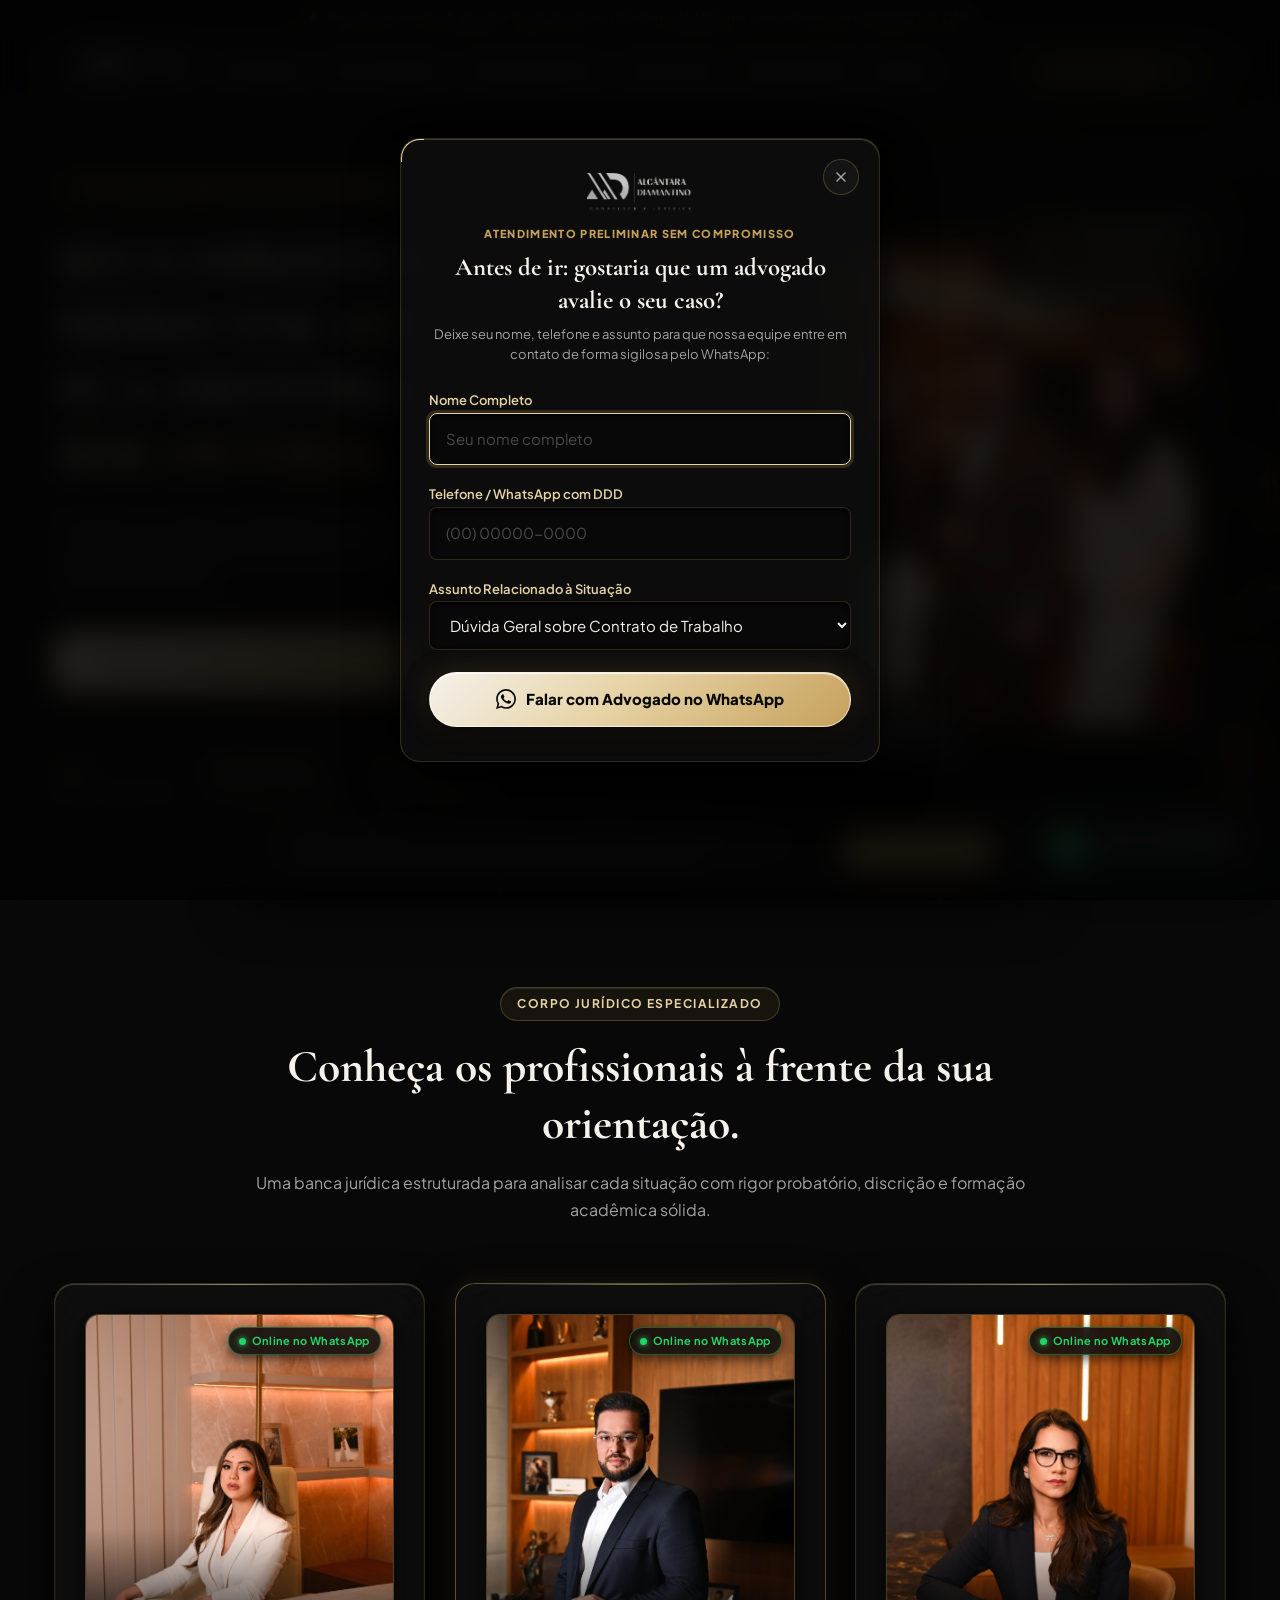
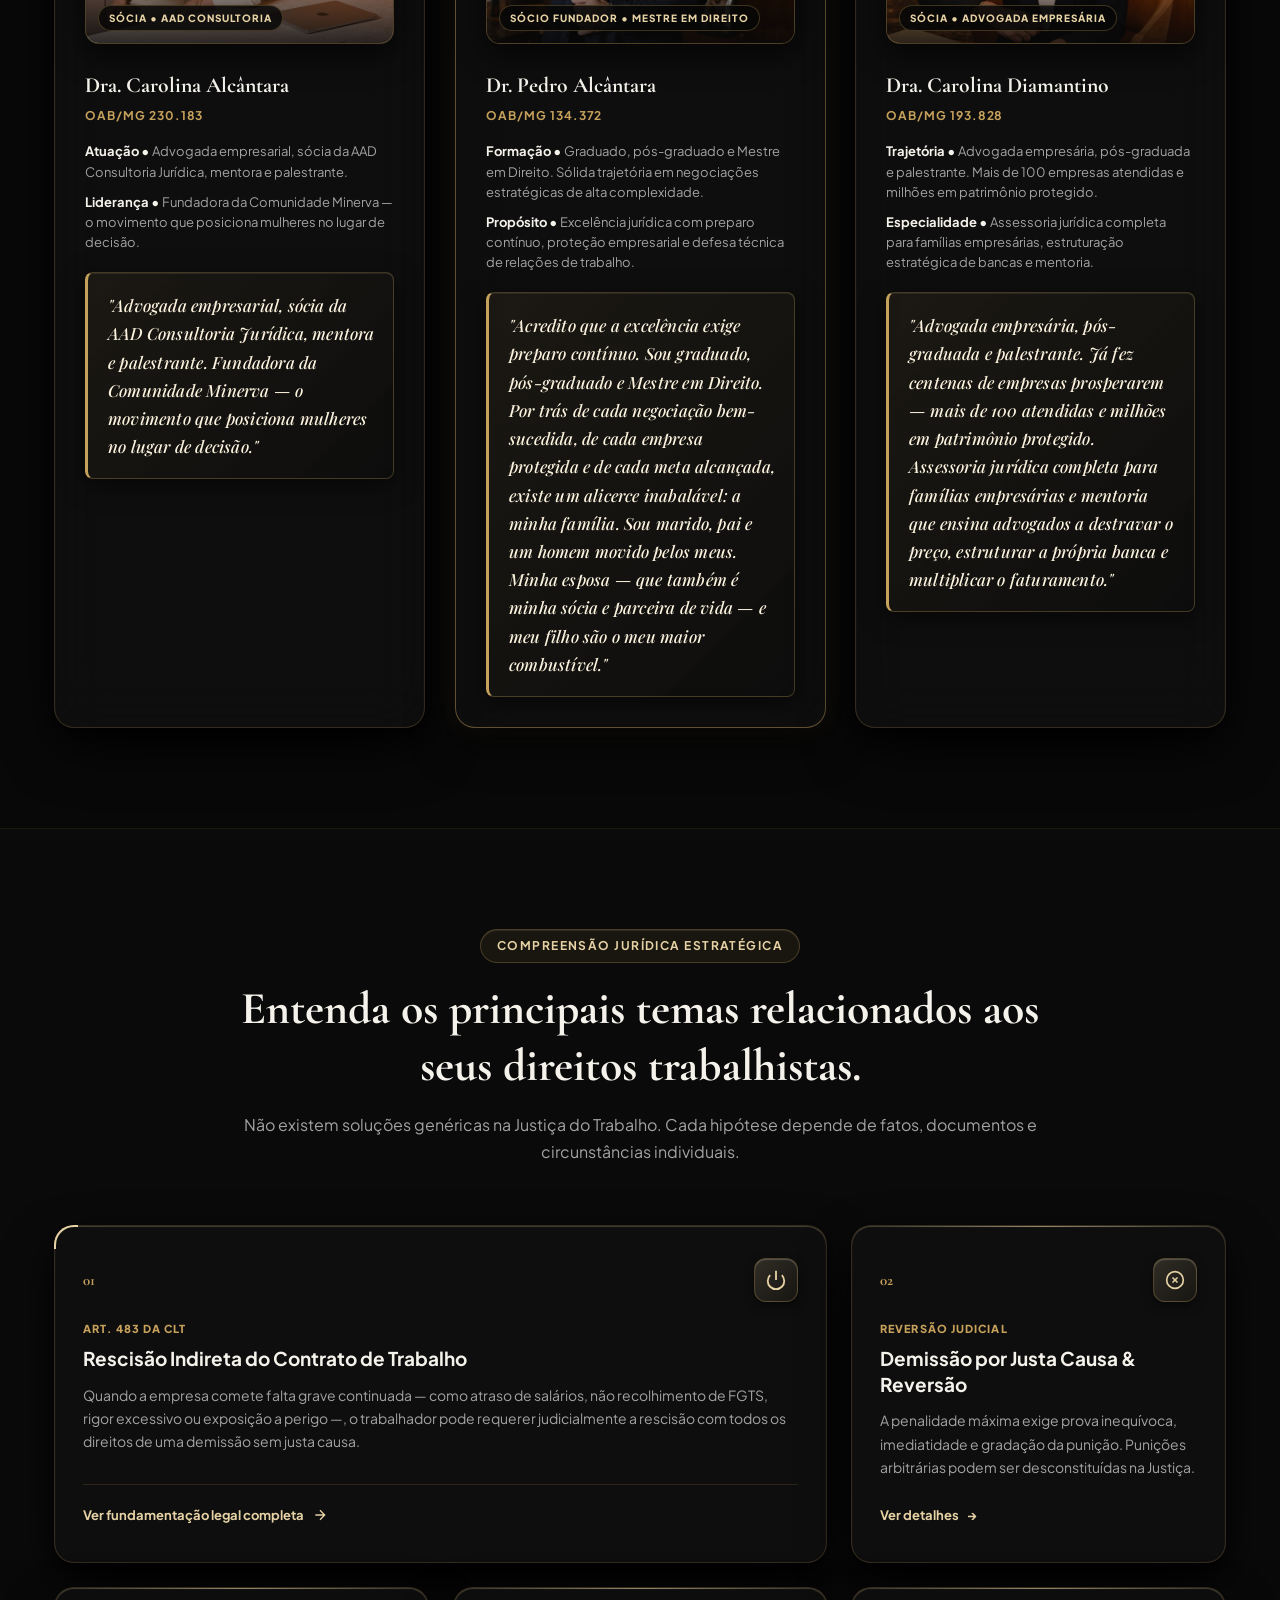
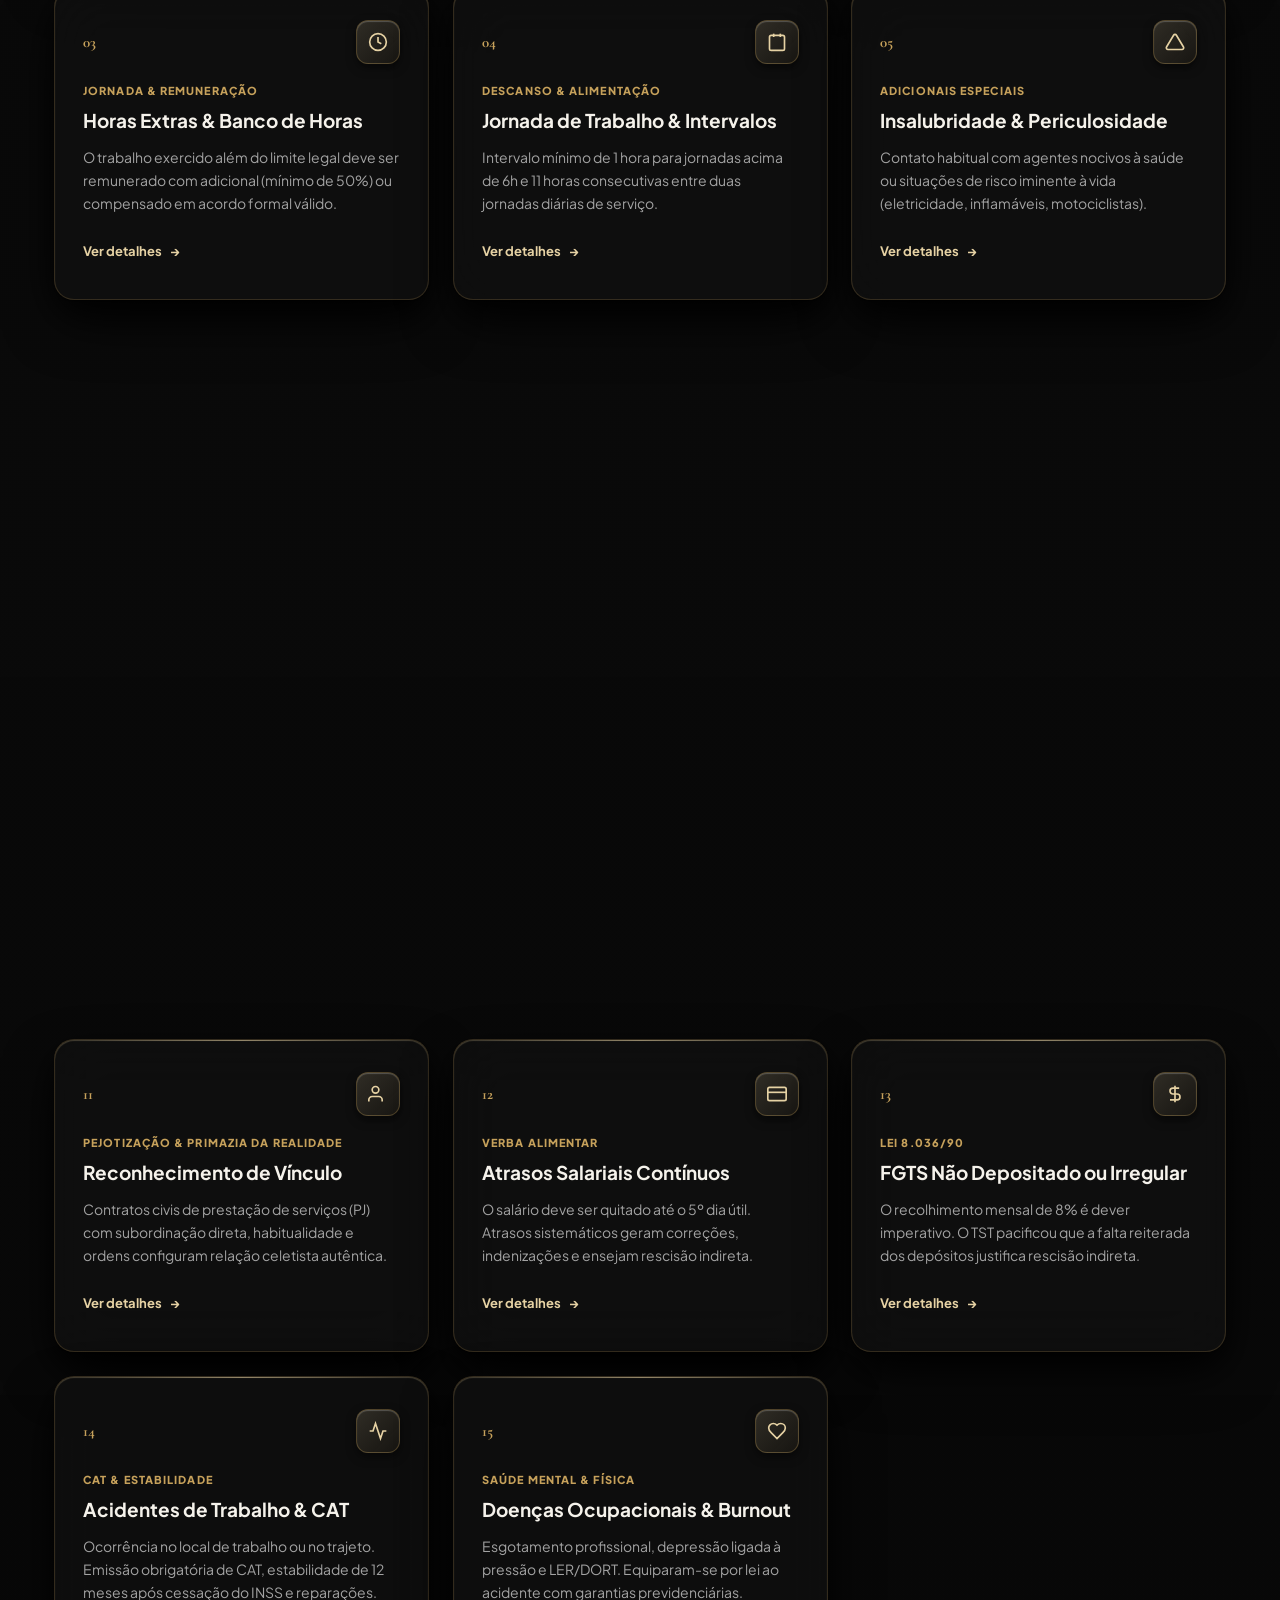
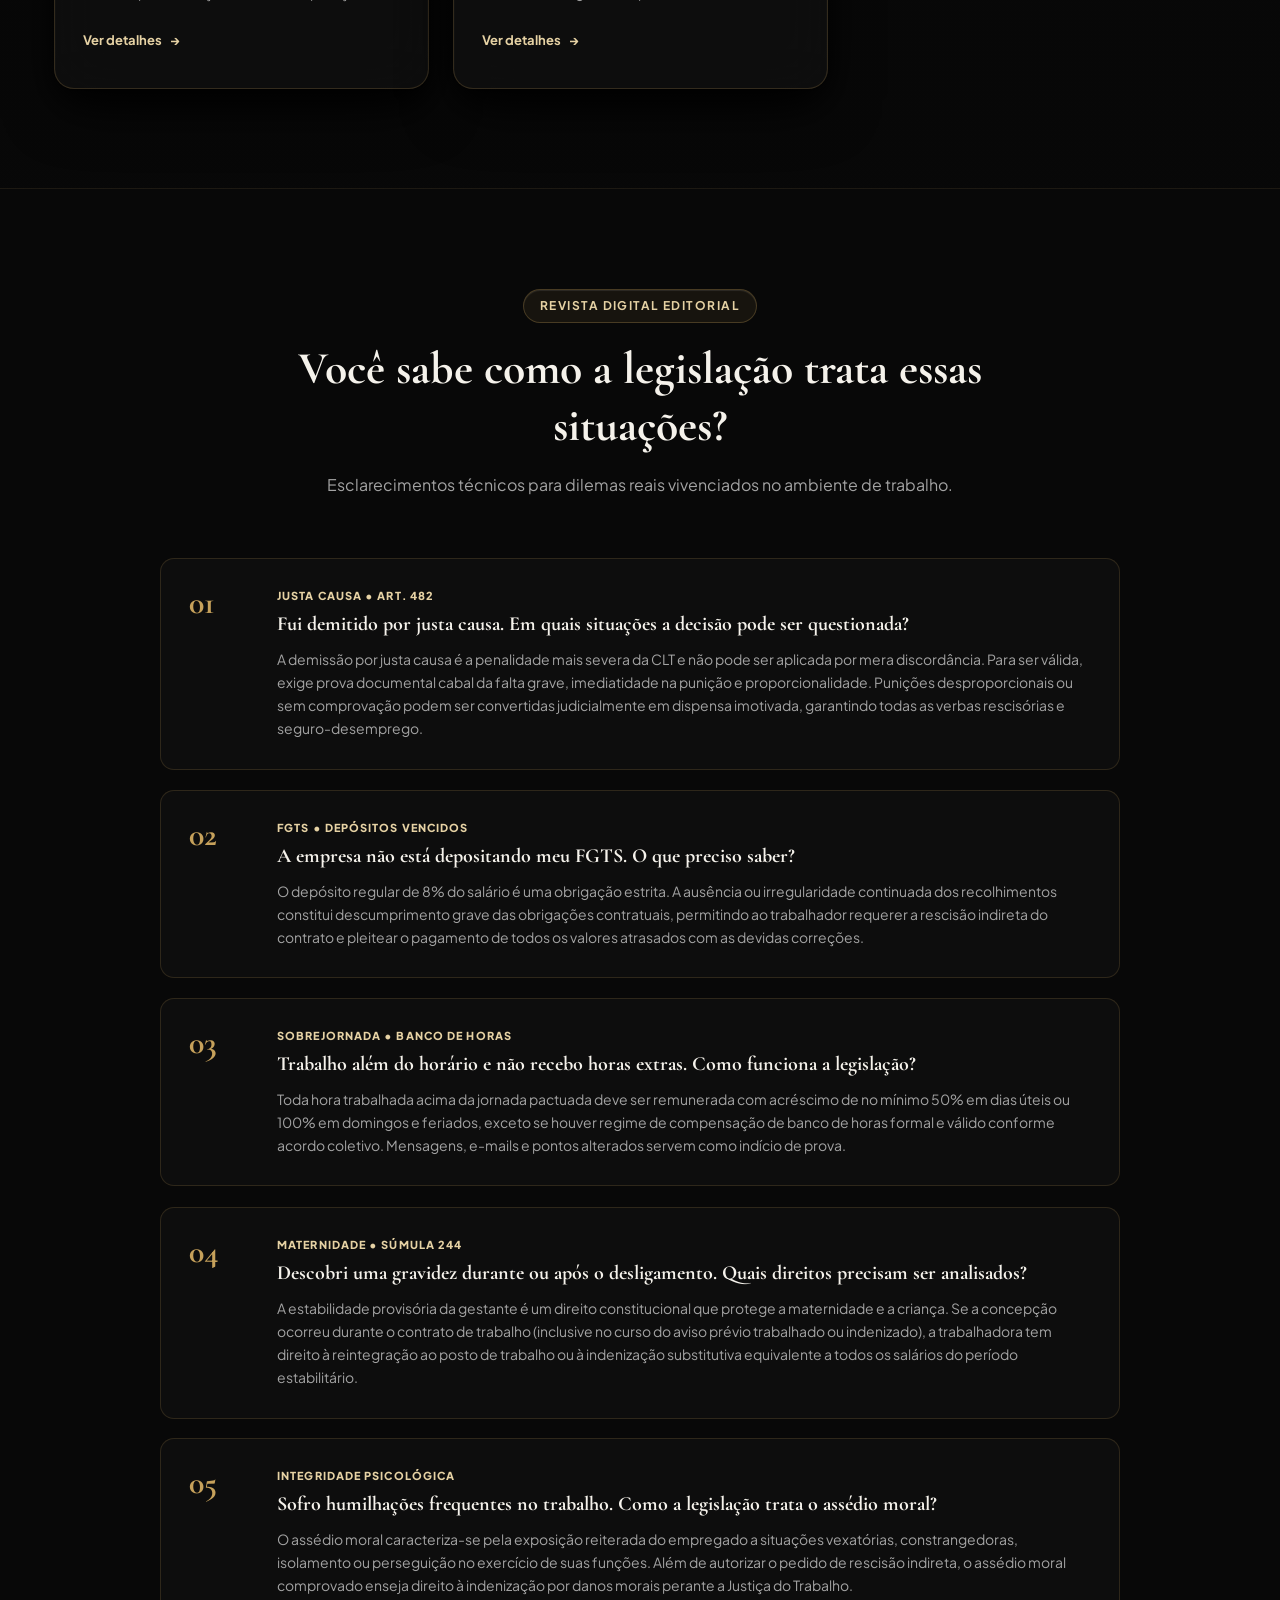
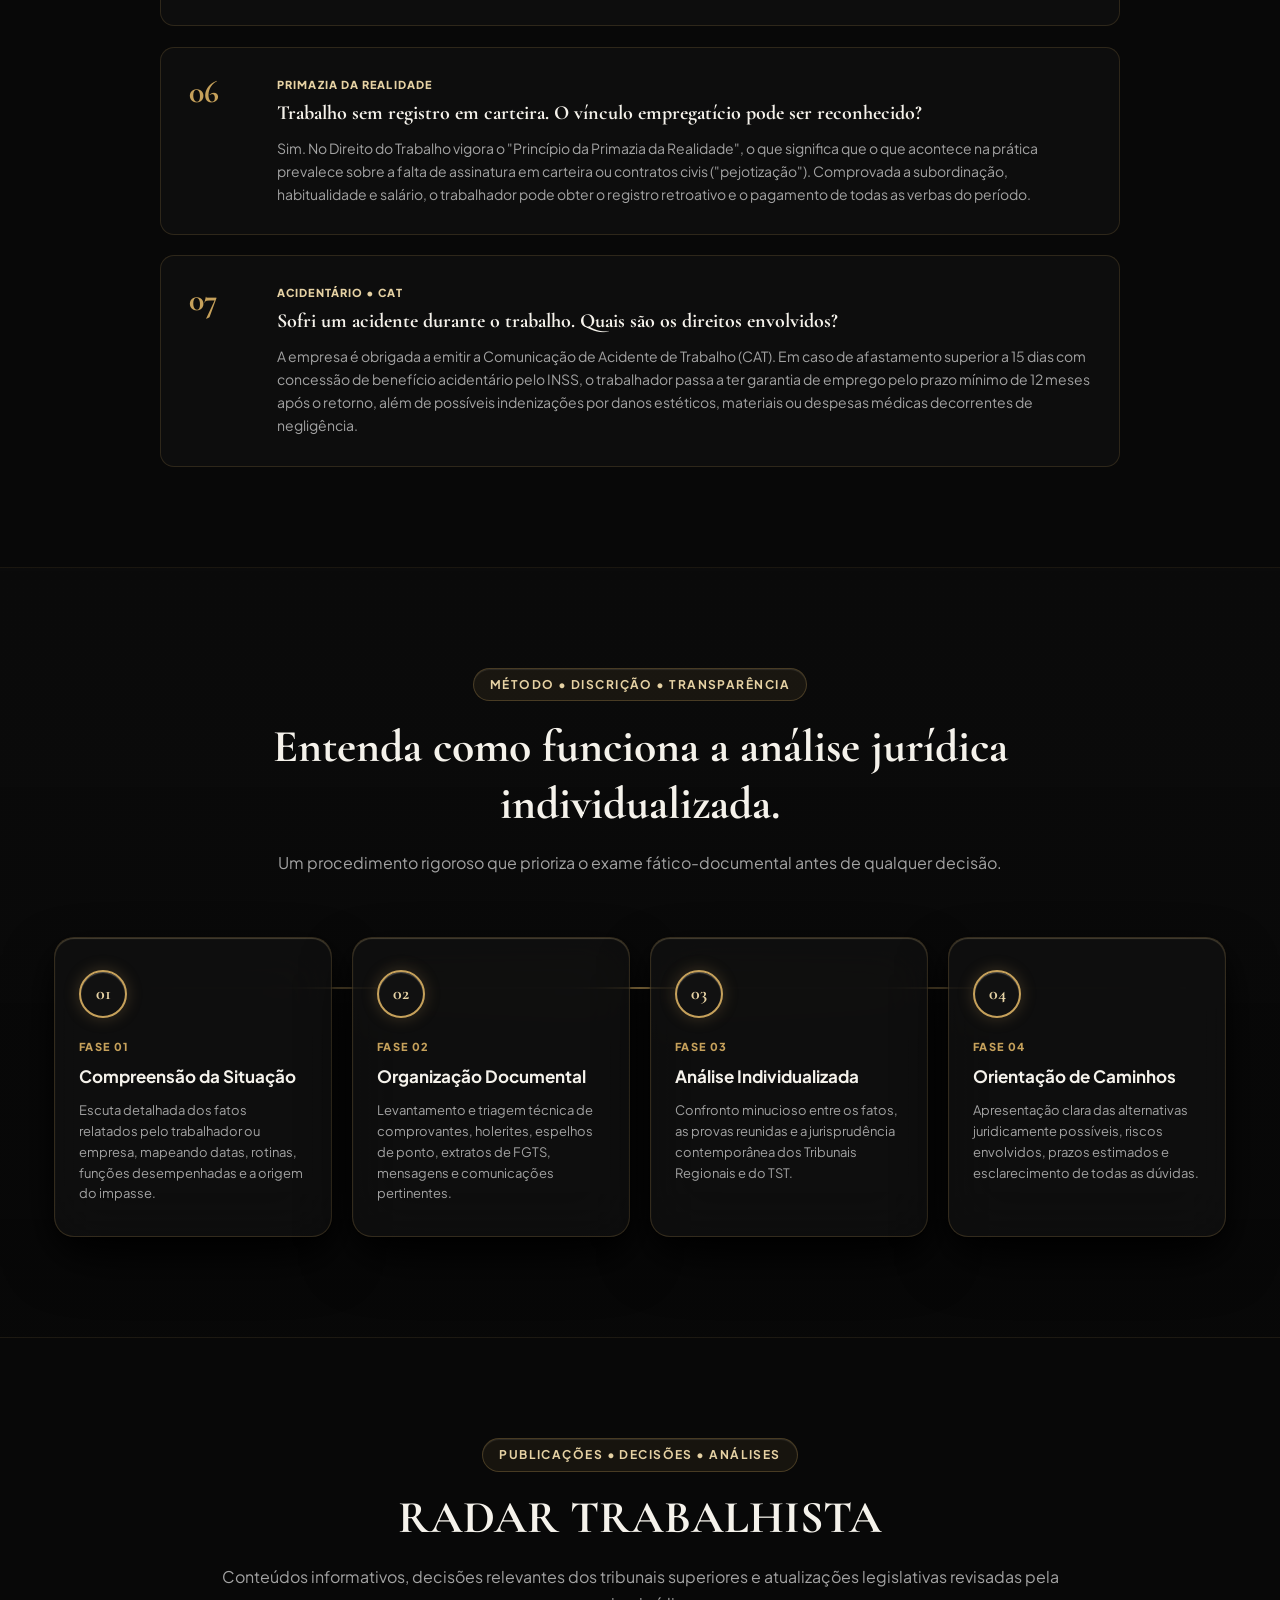
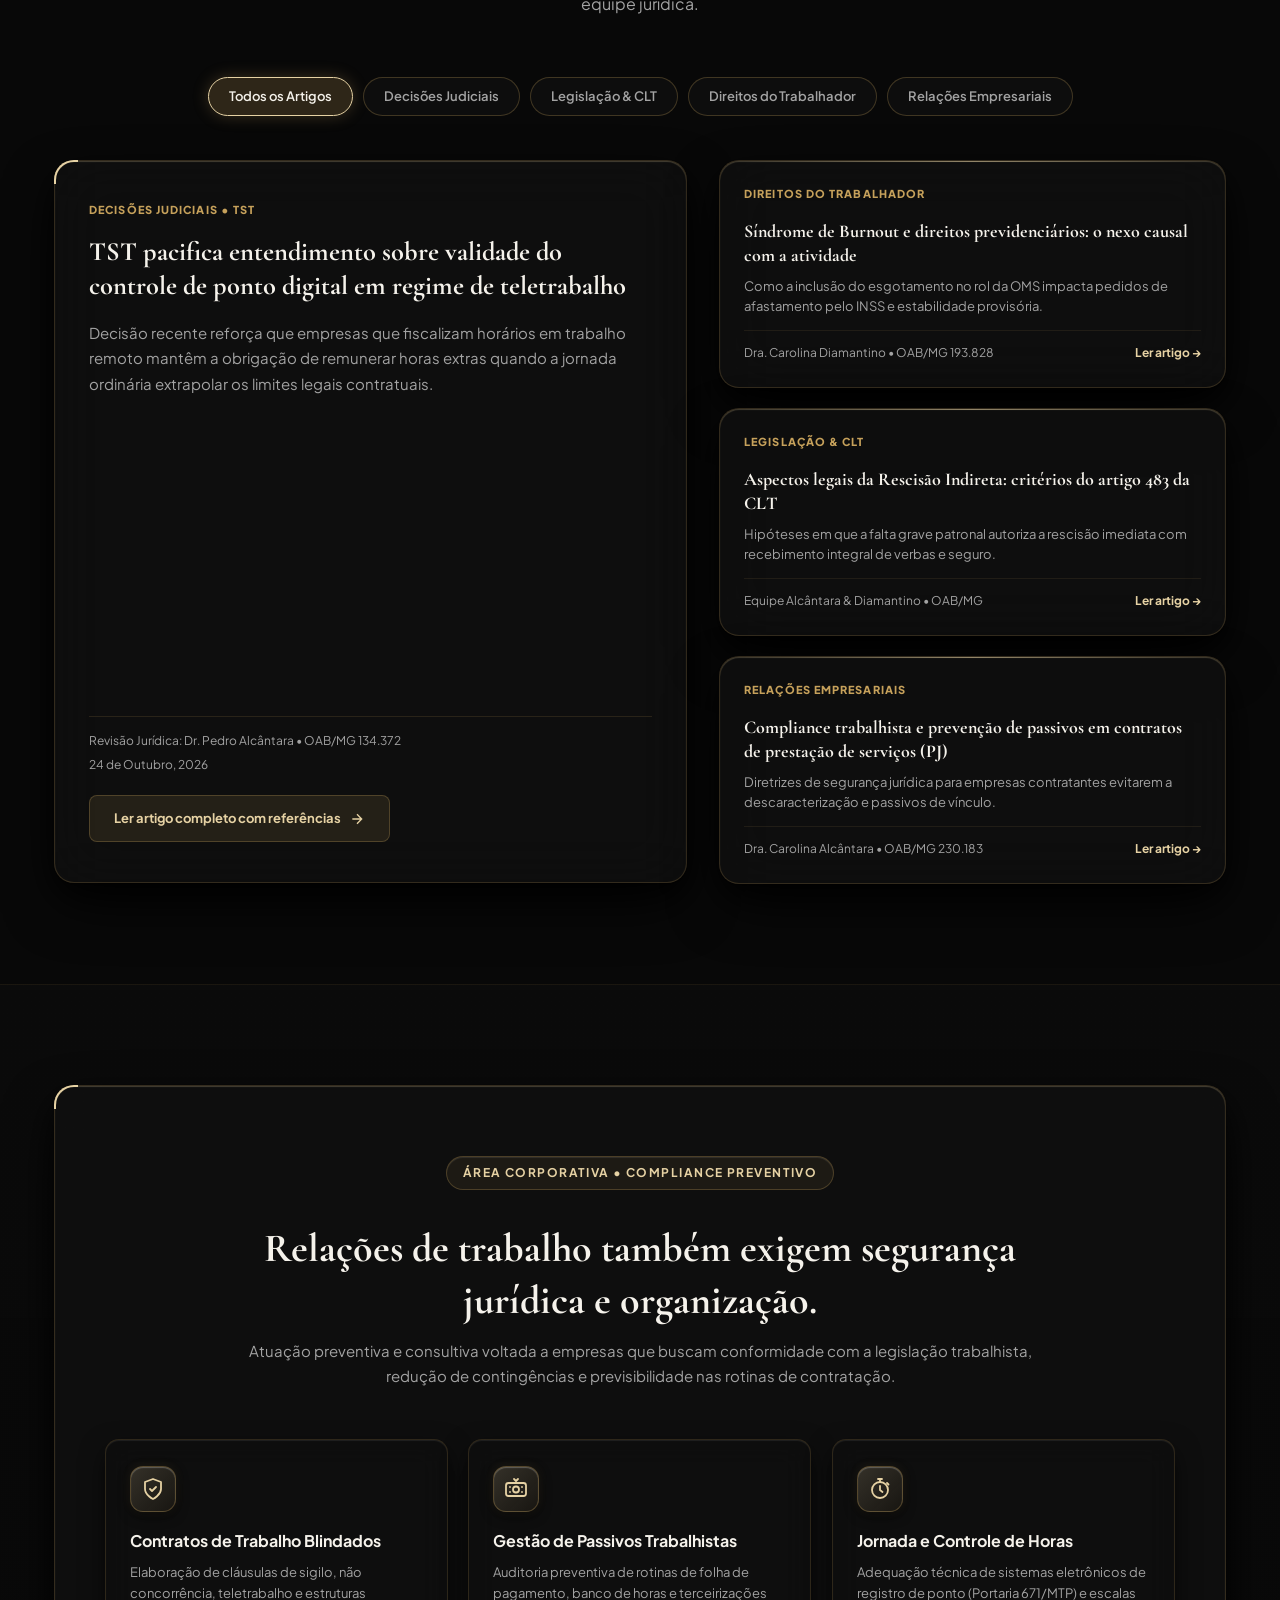
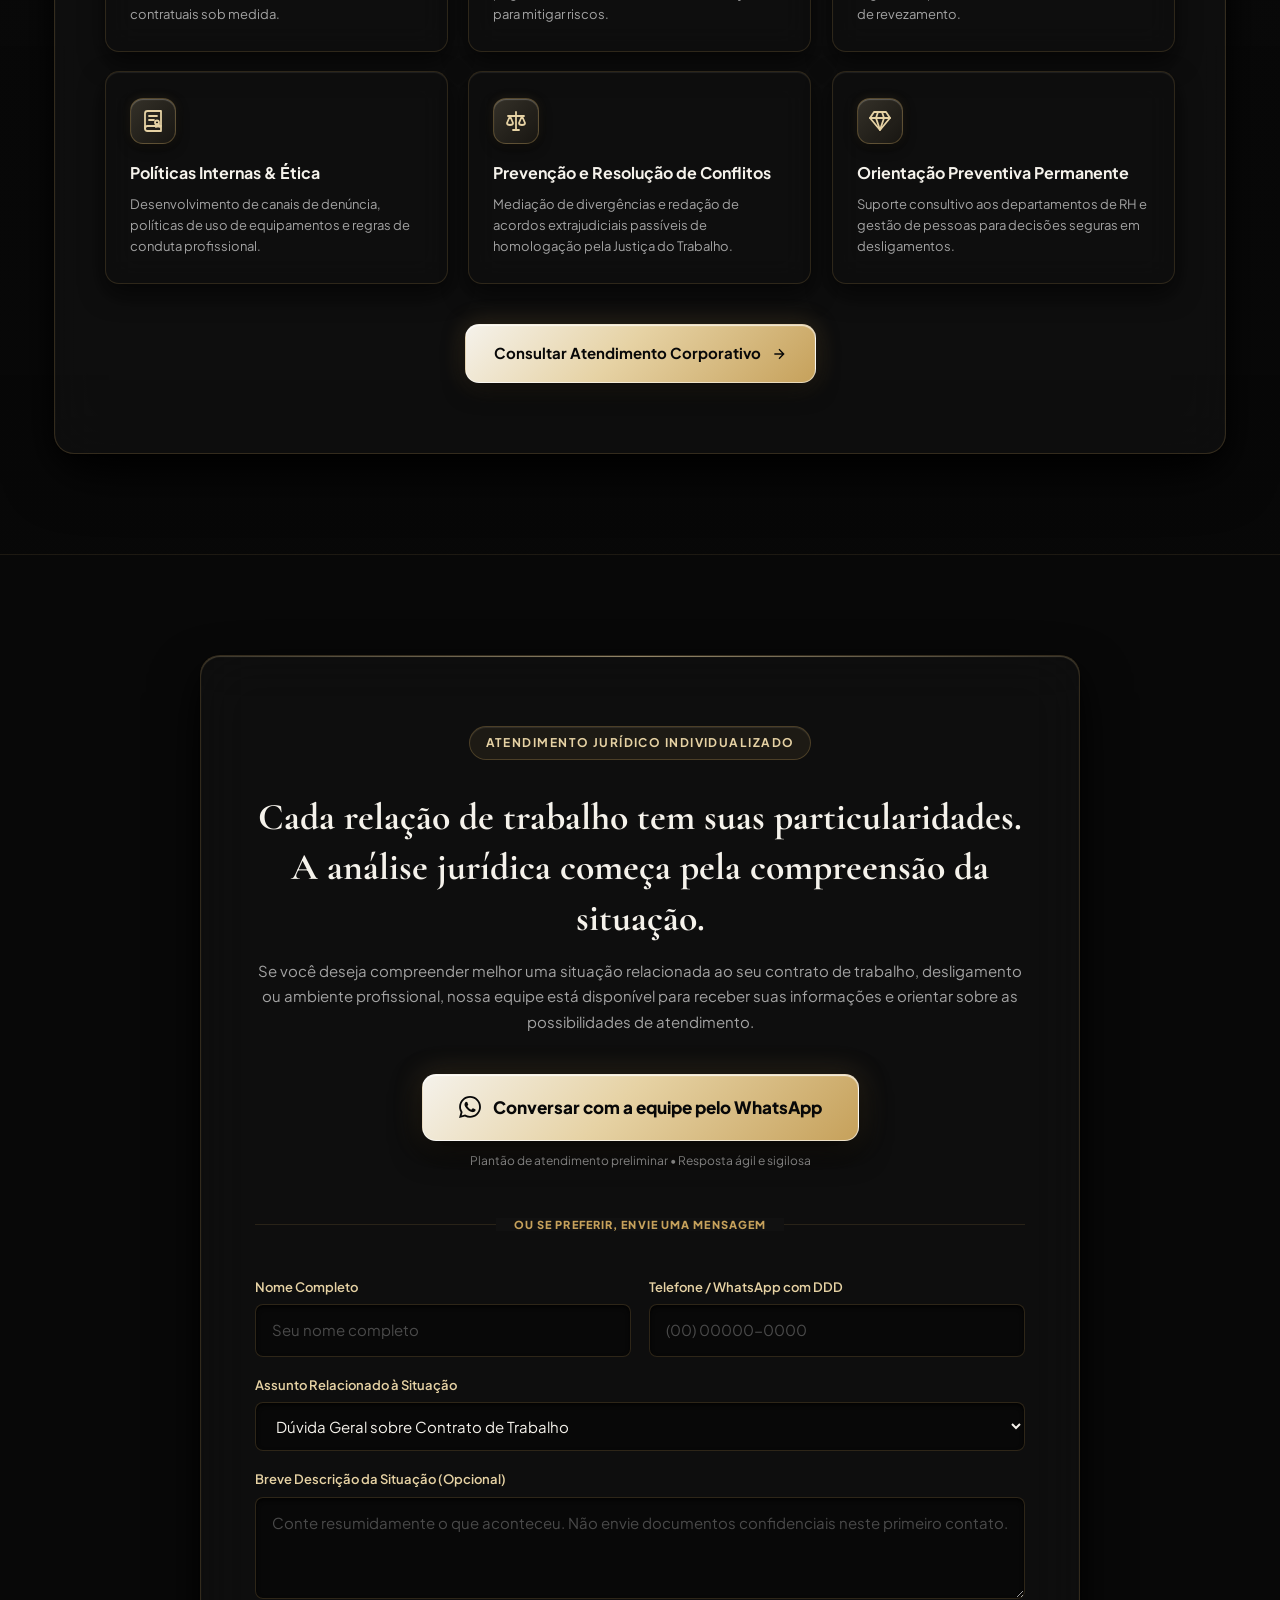
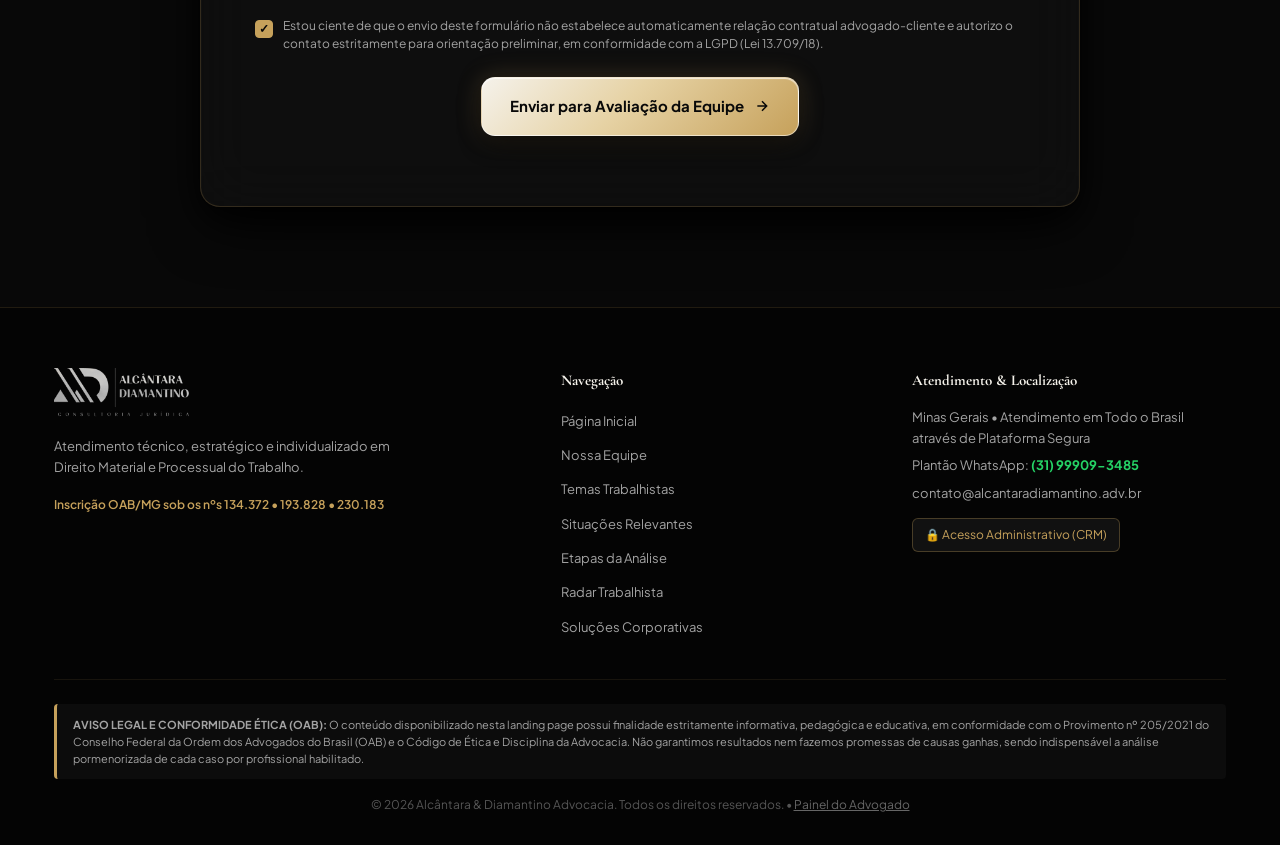
==== commit 101bb67c: "fix: manter formato e estrutura exata de computador (desktop) no celular" ====
--- a/index.html
+++ b/index.html
@@ -2,7 +2,7 @@
 <html lang="pt-BR">
 <head>
   <meta charset="UTF-8">
-  <meta name="viewport" content="width=device-width, initial-scale=1.0, maximum-scale=5.0">
+  <meta name="viewport" content="width=1240, user-scalable=yes">
   <title>Direito do Trabalho Estratégico | Alcântara &amp; Diamantino Advocacia</title>
   
   <!-- SEO & Social Meta Tags -->
--- a/styles.css
+++ b/styles.css
@@ -340,15 +340,9 @@
 }
 
 .nav-links {
-  display: none;
+  display: flex;
   align-items: center;
   gap: 20px;
-}
-
-@media (min-width: 992px) {
-  .nav-links {
-    display: flex;
-  }
 }
 
 .nav-actions {
@@ -462,16 +456,9 @@
   position: relative;
   z-index: 2;
   display: grid;
-  grid-template-columns: 1fr;
-  gap: 50px;
-  align-items: center;
-}
-
-@media (min-width: 992px) {
-  .hero-container {
-    grid-template-columns: 1.18fr 0.82fr;
-    gap: 60px;
-  }
+  grid-template-columns: 1.18fr 0.82fr;
+  gap: 60px;
+  align-items: center;
 }
 
 .hero-tag-pill {
@@ -498,7 +485,7 @@
 
 .hero-headline {
   font-family: var(--font-serif);
-  font-size: 2.5rem;
+  font-size: 3.5rem;
   line-height: 1.15;
   font-weight: 700;
   letter-spacing: -0.01em;
@@ -506,12 +493,6 @@
   margin-bottom: 22px;
 }
 
-@media (min-width: 768px) {
-  .hero-headline {
-    font-size: 3.5rem;
-  }
-}
-
 .hero-subheadline {
   font-size: 1.0625rem;
   line-height: 1.75;
@@ -523,16 +504,10 @@
 /* Action Buttons com Reflexo Dourado */
 .hero-cta-cluster {
   display: flex;
-  flex-direction: column;
-  gap: 14px;
+  flex-direction: row;
+  align-items: center;
+  gap: 16px;
   margin-bottom: 40px;
-}
-
-@media (min-width: 540px) {
-  .hero-cta-cluster {
-    flex-direction: row;
-    align-items: center;
-  }
 }
 
 .btn-gold-primary {
@@ -782,36 +757,23 @@
 
 .section-title-editorial {
   font-family: var(--font-serif);
-  font-size: 2.25rem;
+  font-size: 2.85rem;
   font-weight: 700;
   line-height: 1.25;
   color: var(--color-white-lux);
   margin-bottom: 16px;
 }
 
-@media (min-width: 768px) {
-  .section-title-editorial {
-    font-size: 2.85rem;
-  }
-}
-
 .section-subtitle-editorial {
   font-size: 1rem;
   line-height: 1.7;
   color: var(--color-silver-muted);
 }
 
-/* Grade Triptych dos 3 Advogados */
 .triptych-team-grid {
   display: grid;
-  grid-template-columns: 1fr;
+  grid-template-columns: repeat(3, 1fr);
   gap: 30px;
-}
-
-@media (min-width: 900px) {
-  .triptych-team-grid {
-    grid-template-columns: repeat(3, 1fr);
-  }
 }
 
 .lawyer-card {
@@ -977,23 +939,12 @@
    ========================================================================== */
 .asymmetric-bento-grid {
   display: grid;
-  grid-template-columns: 1fr;
+  grid-template-columns: repeat(3, 1fr);
   gap: 24px;
 }
 
-@media (min-width: 640px) {
-  .asymmetric-bento-grid {
-    grid-template-columns: repeat(2, 1fr);
-  }
-}
-
-@media (min-width: 1024px) {
-  .asymmetric-bento-grid {
-    grid-template-columns: repeat(3, 1fr);
-  }
-  .bento-hero {
-    grid-column: span 2;
-  }
+.bento-hero {
+  grid-column: span 2;
 }
 
 .bento-cell {
@@ -1166,25 +1117,18 @@
 .cinematic-timeline-grid {
   position: relative;
   display: grid;
-  grid-template-columns: 1fr;
-  gap: 24px;
-}
-
-@media (min-width: 860px) {
-  .cinematic-timeline-grid {
-    grid-template-columns: repeat(4, 1fr);
-    gap: 20px;
-  }
-  
-  .timeline-gold-track {
-    position: absolute;
-    top: 50px;
-    left: 40px;
-    right: 40px;
-    height: 2px;
-    background: linear-gradient(90deg, #1C1A17 0%, #C6A15B 50%, #1C1A17 100%);
-    z-index: 0;
-  }
+  grid-template-columns: repeat(4, 1fr);
+  gap: 20px;
+}
+
+.timeline-gold-track {
+  position: absolute;
+  top: 50px;
+  left: 40px;
+  right: 40px;
+  height: 2px;
+  background: linear-gradient(90deg, #1C1A17 0%, #C6A15B 50%, #1C1A17 100%);
+  z-index: 0;
 }
 
 .timeline-lux-node {
@@ -1267,15 +1211,8 @@
 
 .radar-editorial-layout {
   display: grid;
-  grid-template-columns: 1fr;
-  gap: 28px;
-}
-
-@media (min-width: 992px) {
-  .radar-editorial-layout {
-    grid-template-columns: 1.25fr 1fr;
-    gap: 32px;
-  }
+  grid-template-columns: 1.25fr 1fr;
+  gap: 32px;
 }
 
 .radar-hero-article {
@@ -1395,13 +1332,7 @@
    9. EMPRESAS E EMPREGADORES (CORPORATE & PREVENTIVE)
    ========================================================================== */
 .corporate-luxury-panel {
-  padding: 50px 30px;
-}
-
-@media (min-width: 768px) {
-  .corporate-luxury-panel {
-    padding: 70px 50px;
-  }
+  padding: 70px 50px;
 }
 
 .corporate-head {
@@ -1411,19 +1342,13 @@
 
 .corporate-main-title {
   font-family: var(--font-serif);
-  font-size: 2rem;
+  font-size: 2.5rem;
   font-weight: 700;
   line-height: 1.3;
   color: var(--color-white-lux);
   margin: 14px 0 12px;
 }
 
-@media (min-width: 768px) {
-  .corporate-main-title {
-    font-size: 2.5rem;
-  }
-}
-
 .corporate-main-sub {
   font-size: 0.9375rem;
   color: var(--color-silver-muted);
@@ -1432,21 +1357,9 @@
 
 .corporate-services-grid {
   display: grid;
-  grid-template-columns: 1fr;
+  grid-template-columns: repeat(3, 1fr);
   gap: 20px;
   margin-bottom: 40px;
-}
-
-@media (min-width: 640px) {
-  .corporate-services-grid {
-    grid-template-columns: repeat(2, 1fr);
-  }
-}
-
-@media (min-width: 1024px) {
-  .corporate-services-grid {
-    grid-template-columns: repeat(3, 1fr);
-  }
 }
 
 .corp-service-item {
@@ -1518,34 +1431,22 @@
    10. CONTATO E CONVERSÃO (PORTAL PREMIUM DE ATENDIMENTO)
    ========================================================================== */
 .conversion-portal {
-  padding: 50px 24px;
+  padding: 70px 54px;
   max-width: 880px;
   margin: 0 auto;
 }
 
-@media (min-width: 768px) {
-  .conversion-portal {
-    padding: 70px 54px;
-  }
-}
-
 .conversion-intro {
   margin-bottom: 40px;
 }
 
 .conversion-main-title {
   font-family: var(--font-serif);
-  font-size: 1.85rem;
+  font-size: 2.35rem;
   font-weight: 700;
   line-height: 1.35;
   color: var(--color-white-lux);
   margin: 14px 0 14px;
-}
-
-@media (min-width: 768px) {
-  .conversion-main-title {
-    font-size: 2.35rem;
-  }
 }
 
 .conversion-main-text {
@@ -1647,18 +1548,13 @@
 /* Obsidian Form */
 .form-lux-grid {
   display: grid;
-  grid-template-columns: 1fr;
+  grid-template-columns: 1fr 1fr;
   gap: 18px;
   margin-bottom: 24px;
 }
 
-@media (min-width: 640px) {
-  .form-lux-grid {
-    grid-template-columns: 1fr 1fr;
-  }
-  .full-span {
-    grid-column: span 2;
-  }
+.full-span {
+  grid-column: span 2;
 }
 
 .form-lux-field {
@@ -2039,12 +1935,7 @@
   display: block;
 }
 
-@media (max-width: 600px) {
-  .nav-brand-img {
-    height: 36px;
-    max-height: 36px;
-  }
-}
+
 
 
 /* ==========================================================================
@@ -2113,15 +2004,9 @@
 
 .footer-grid {
   display: grid;
-  grid-template-columns: 1fr;
+  grid-template-columns: 1.5fr 1fr 1fr;
   gap: 36px;
   margin-bottom: 40px;
-}
-
-@media (min-width: 768px) {
-  .footer-grid {
-    grid-template-columns: 1.5fr 1fr 1fr;
-  }
 }
 
 .footer-desc {
@@ -2268,6 +2153,8 @@
   100% { left: 220%; }
 }
 
+
+
 /* ==========================================================================
    Prefers Reduced Motion
    ========================================================================== */
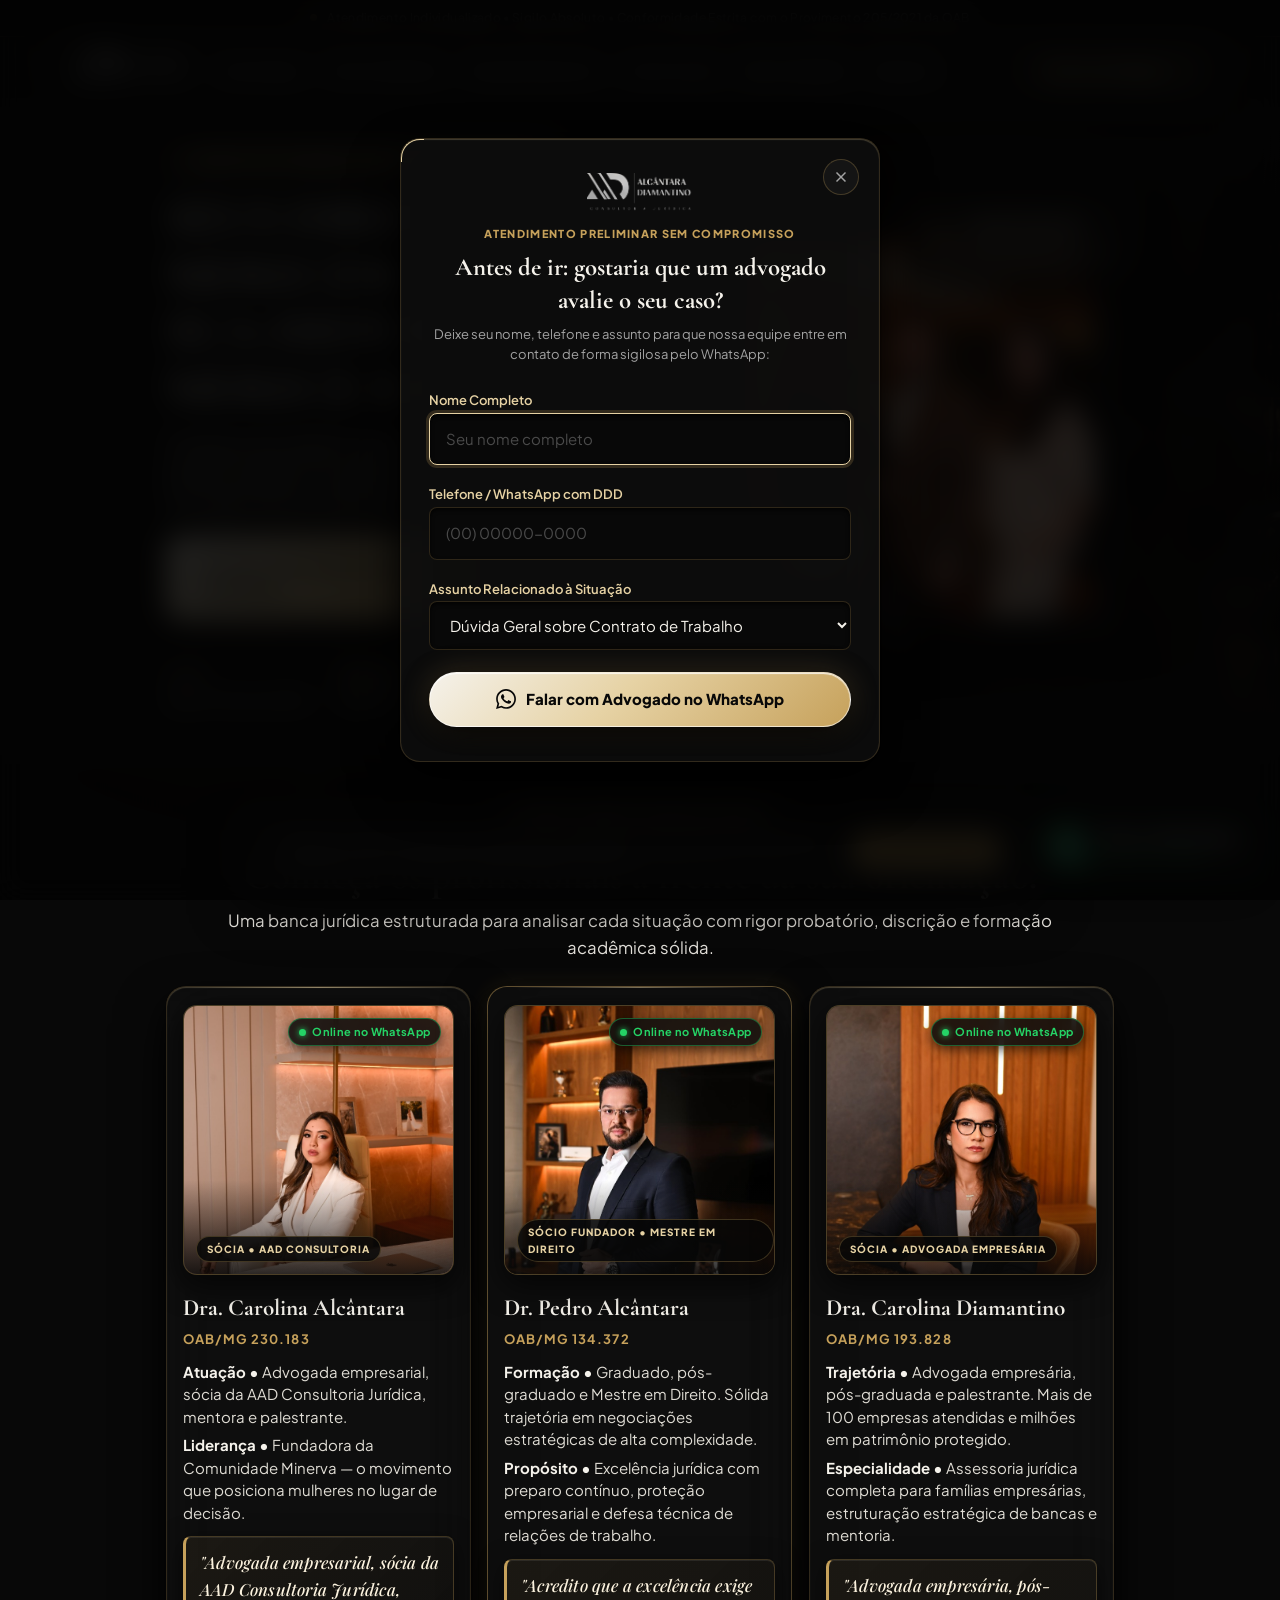
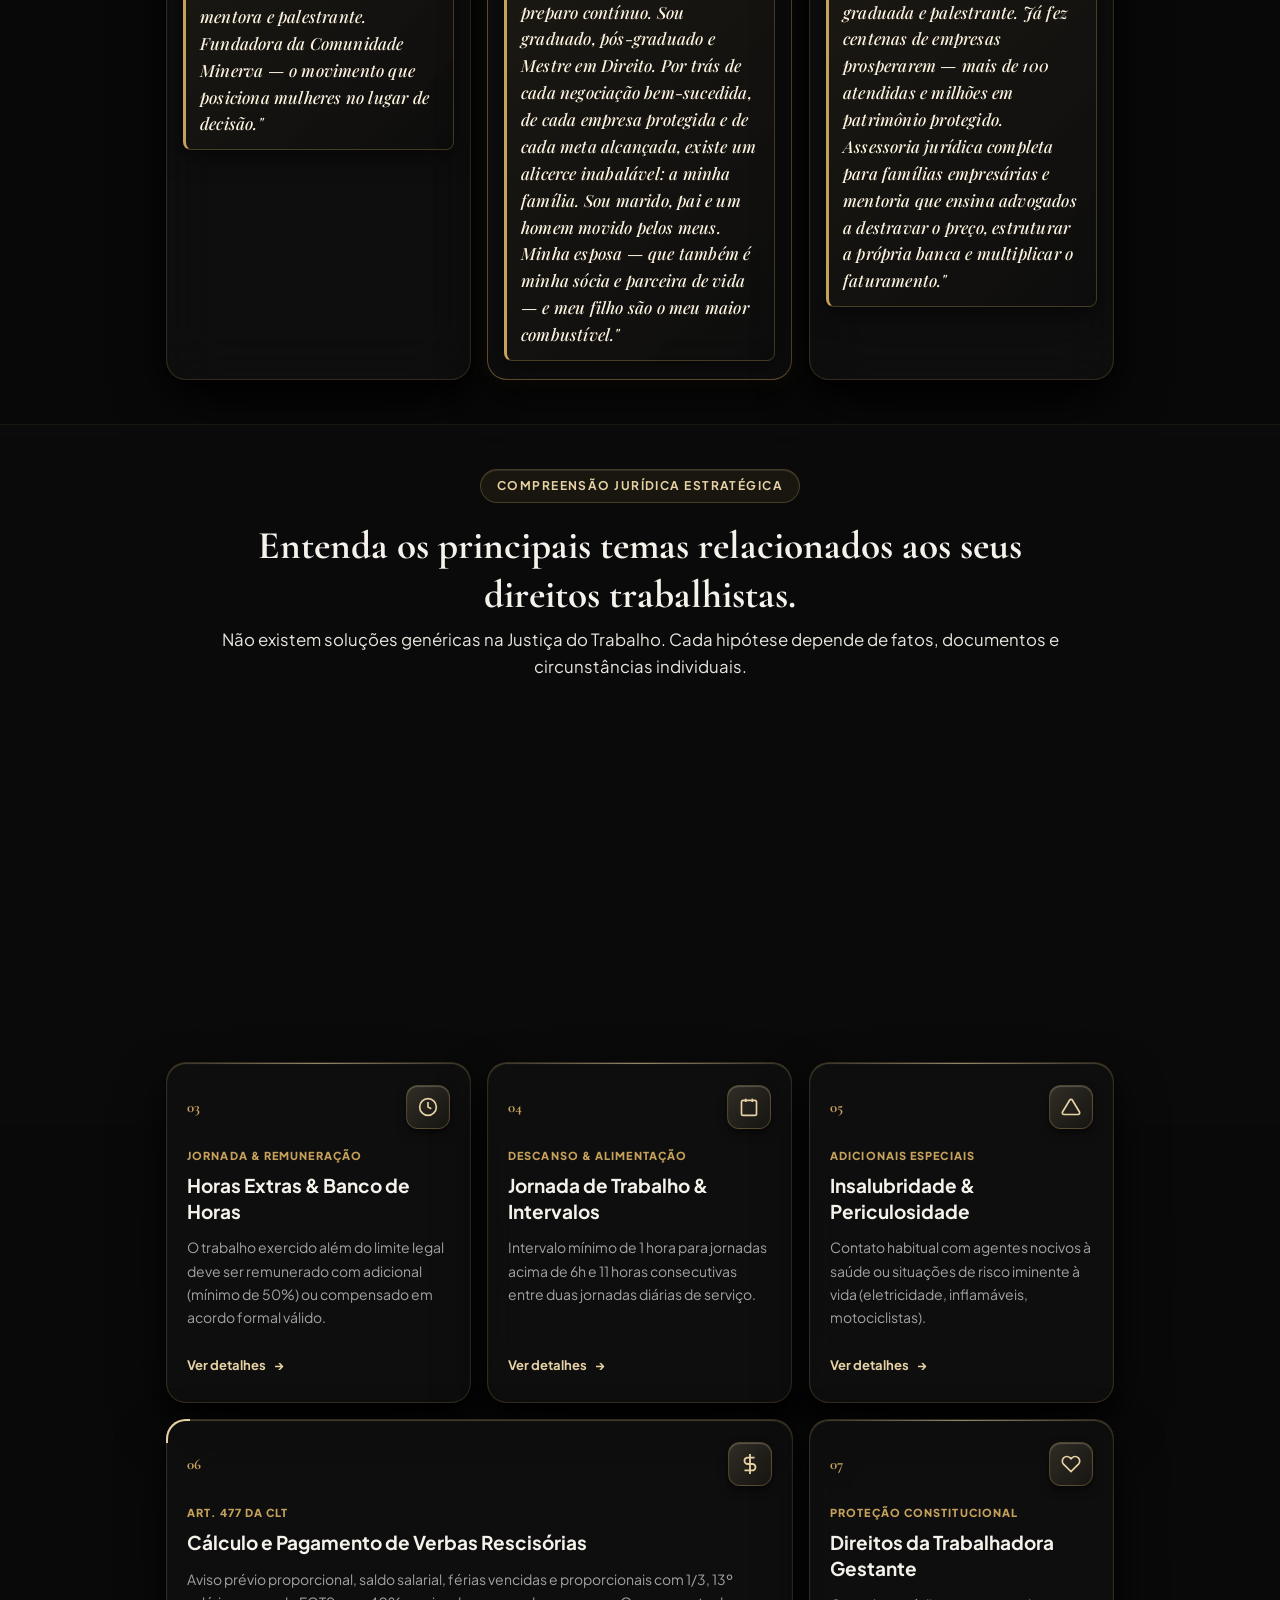
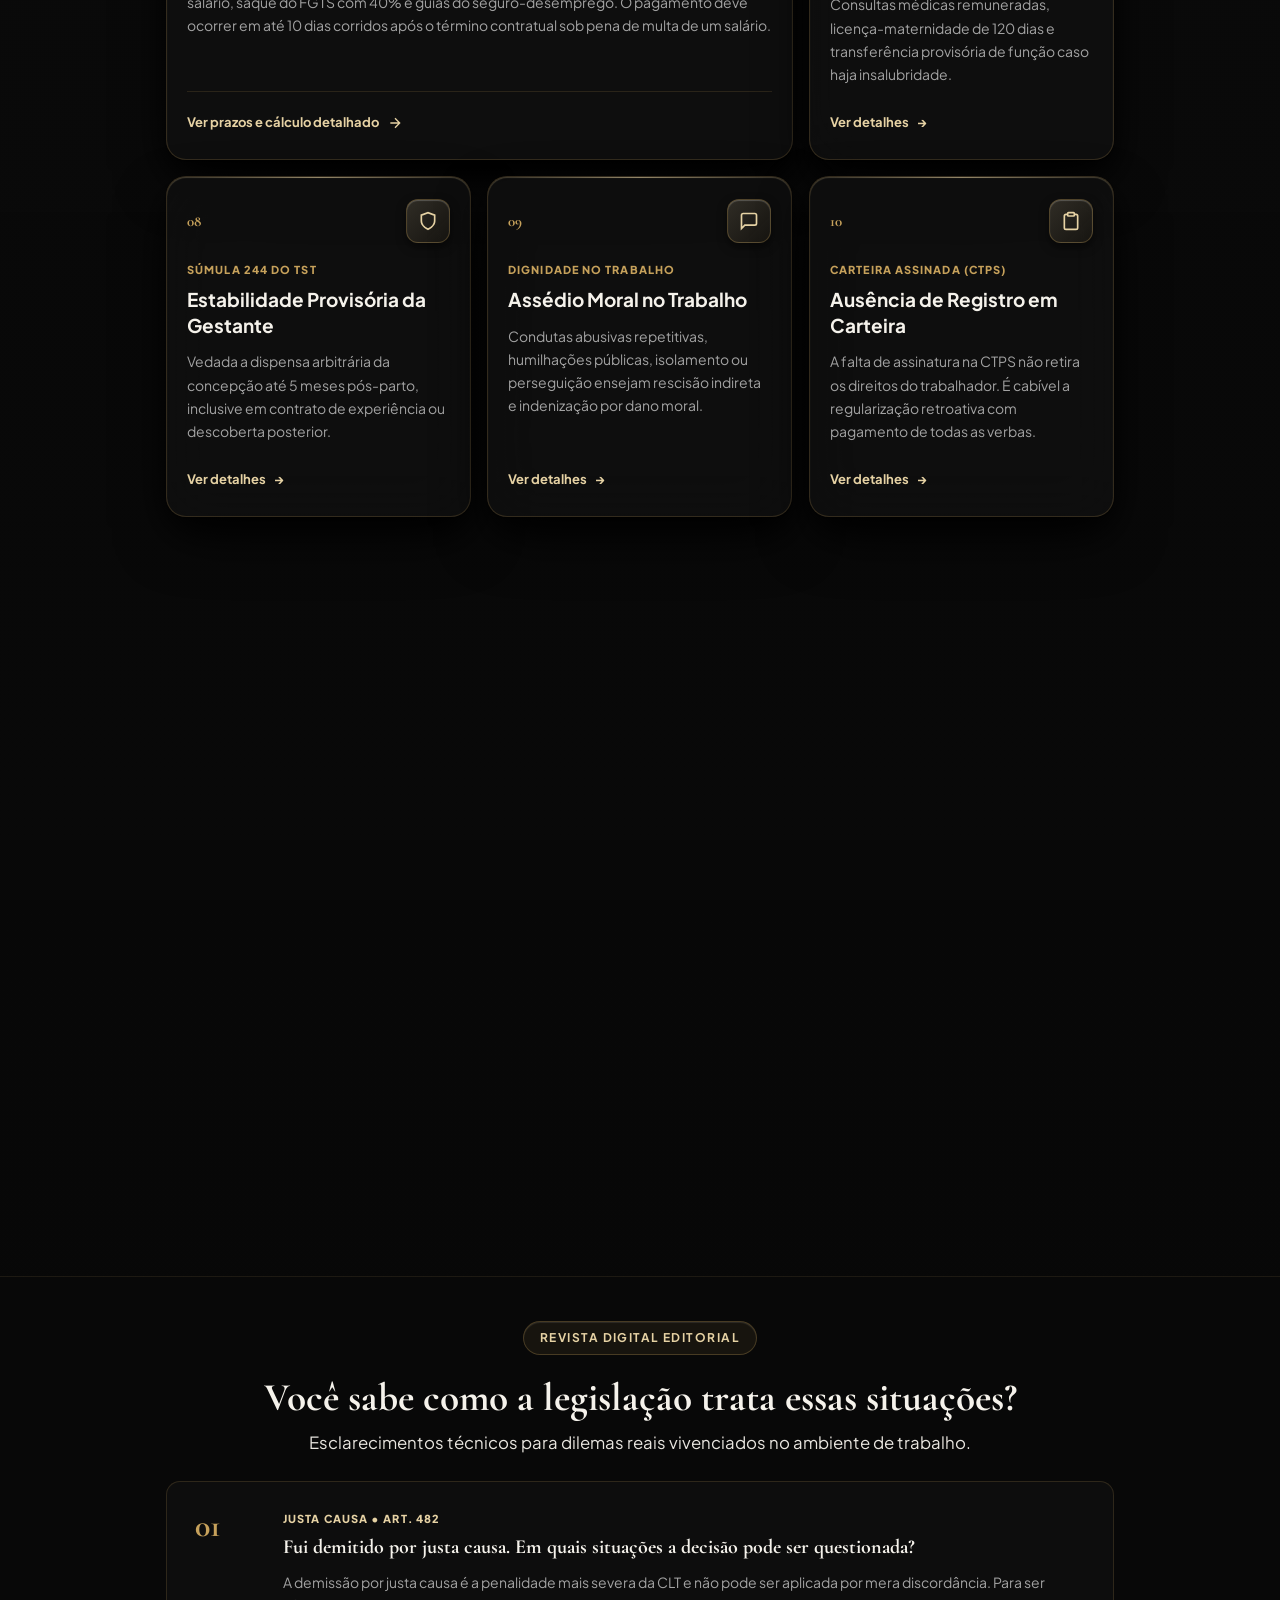
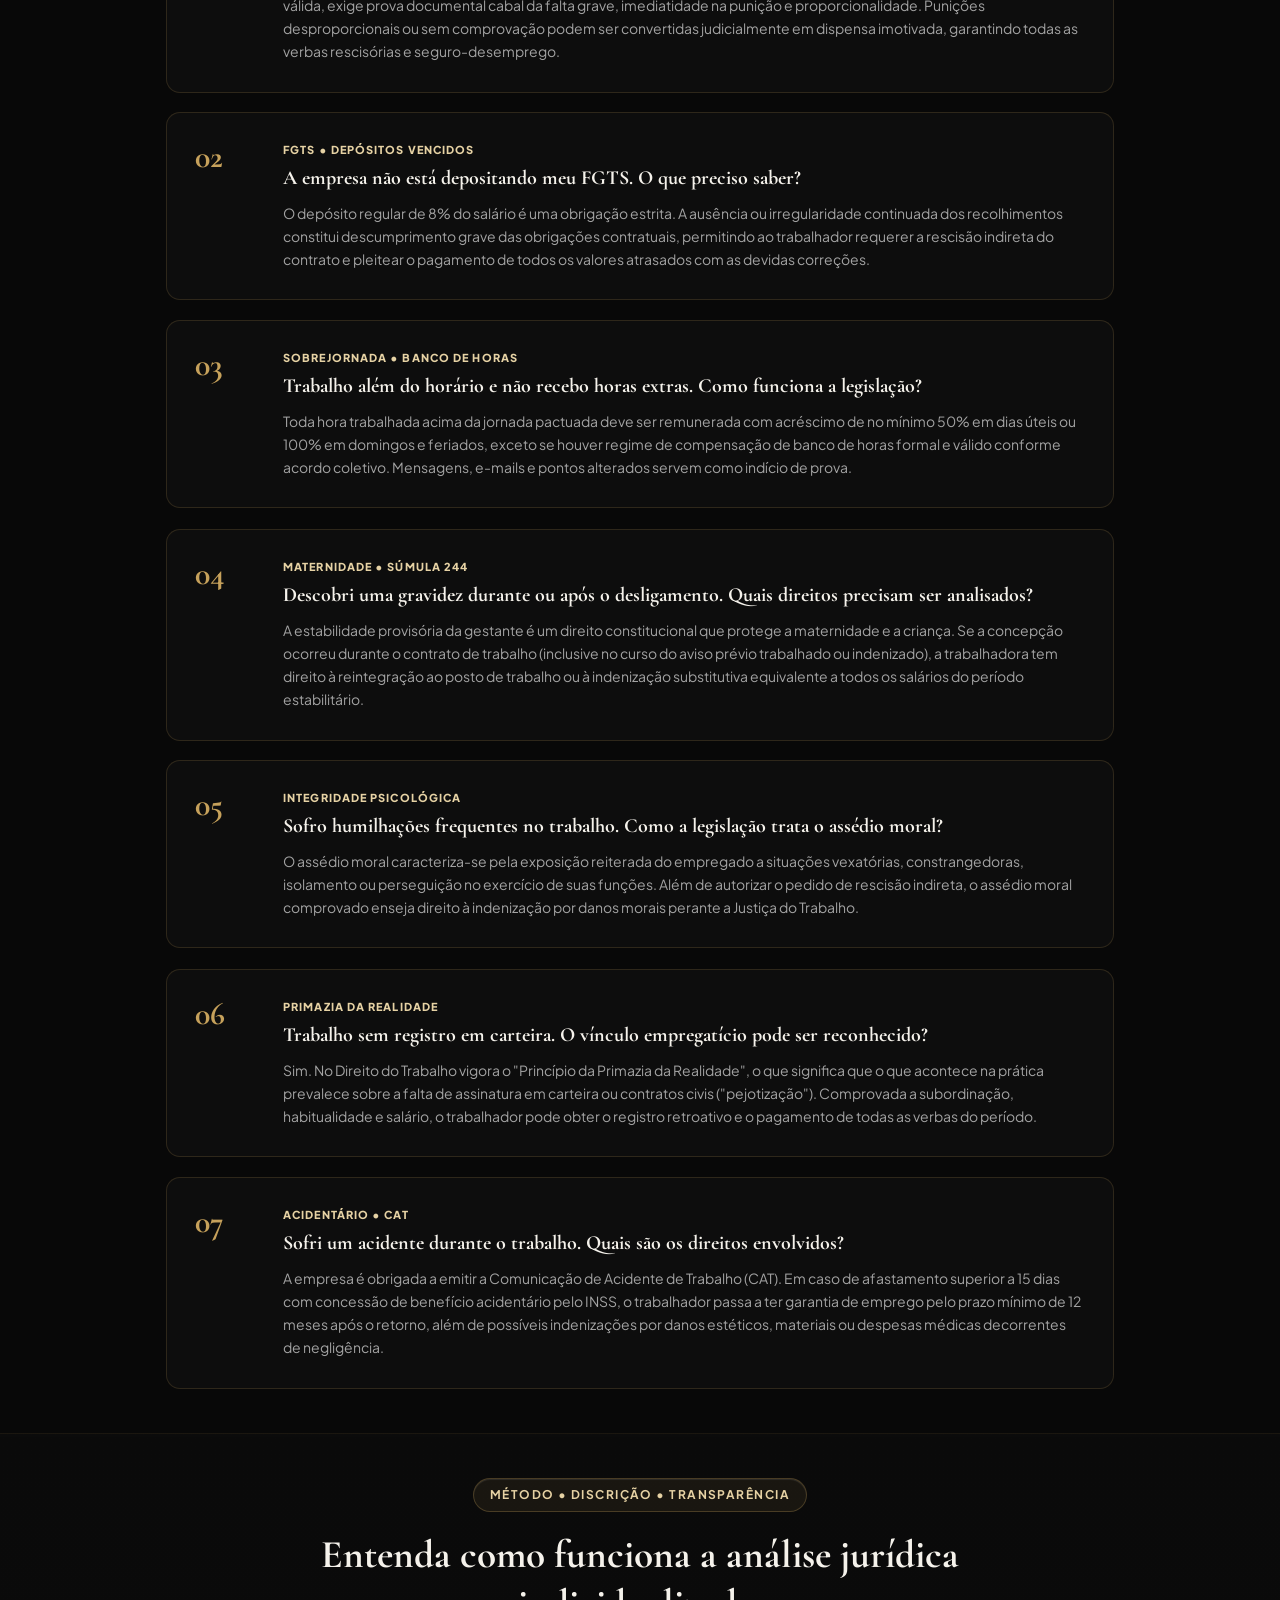
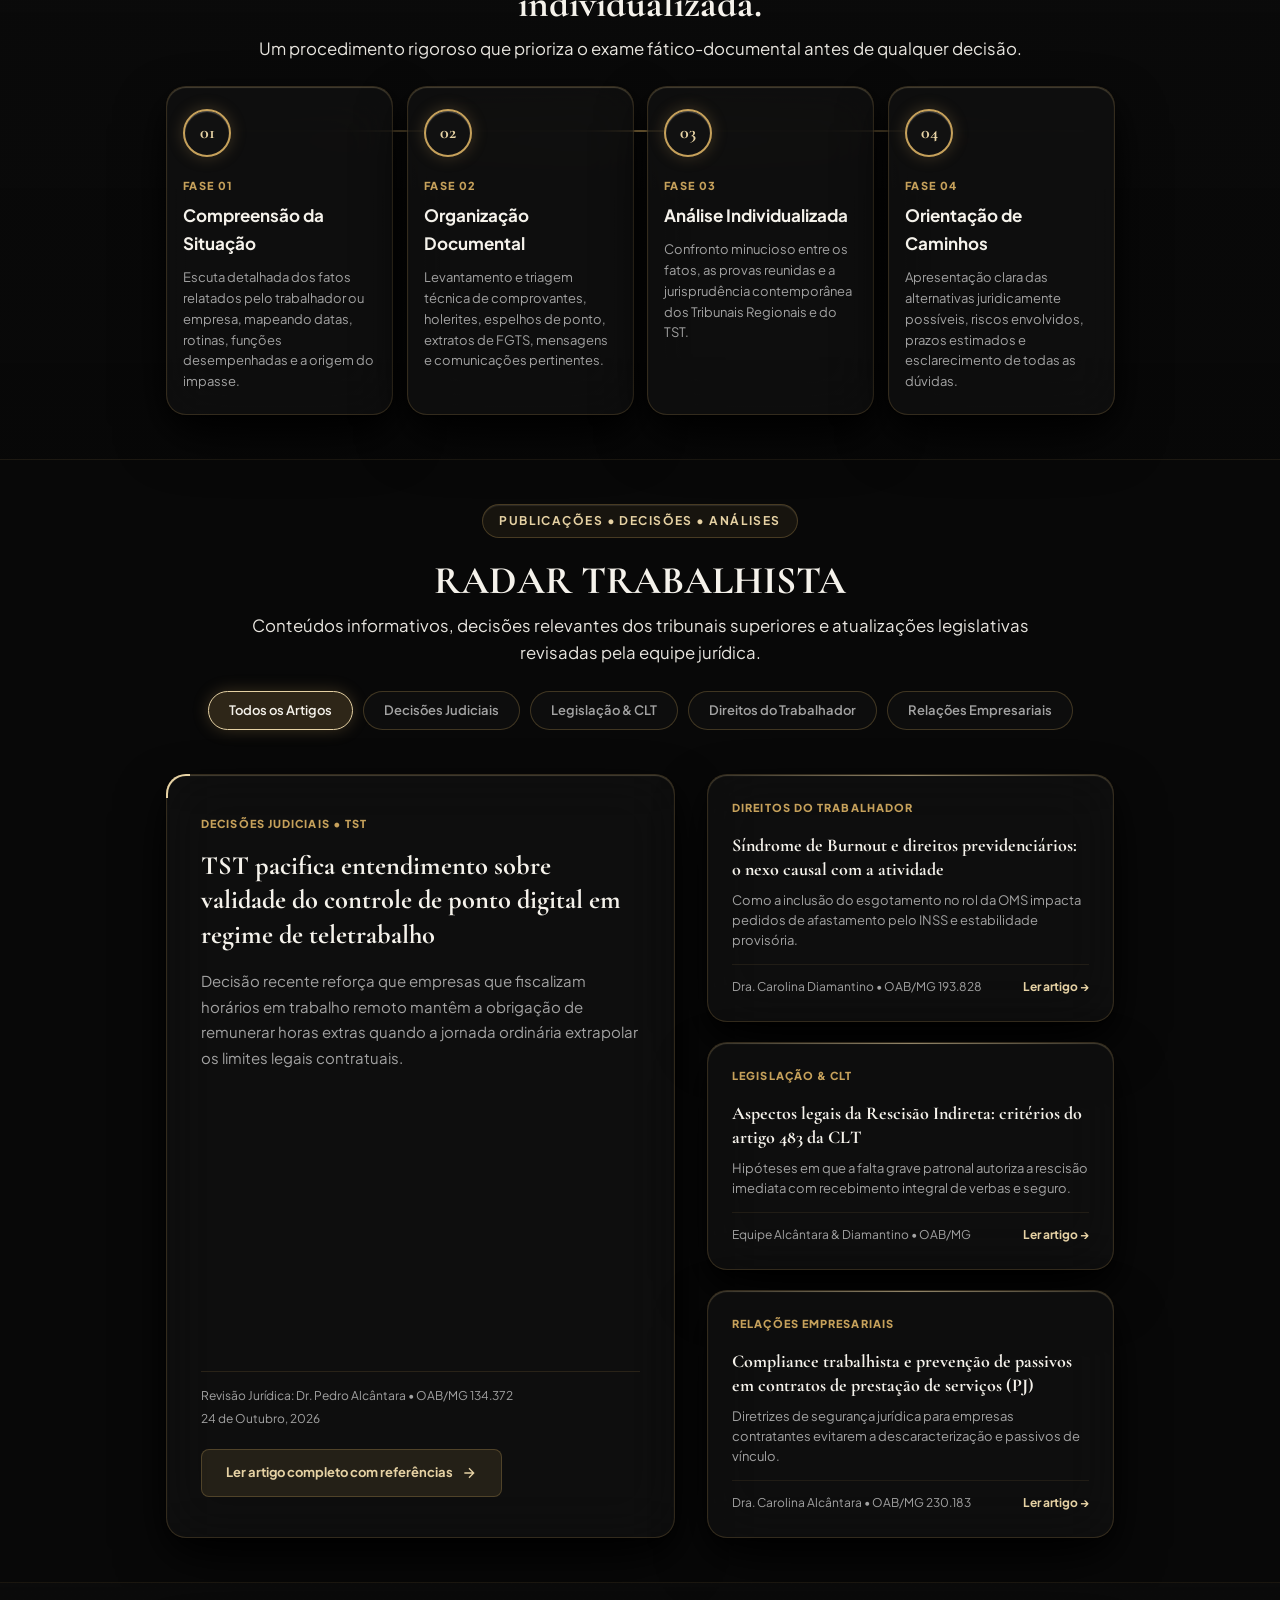
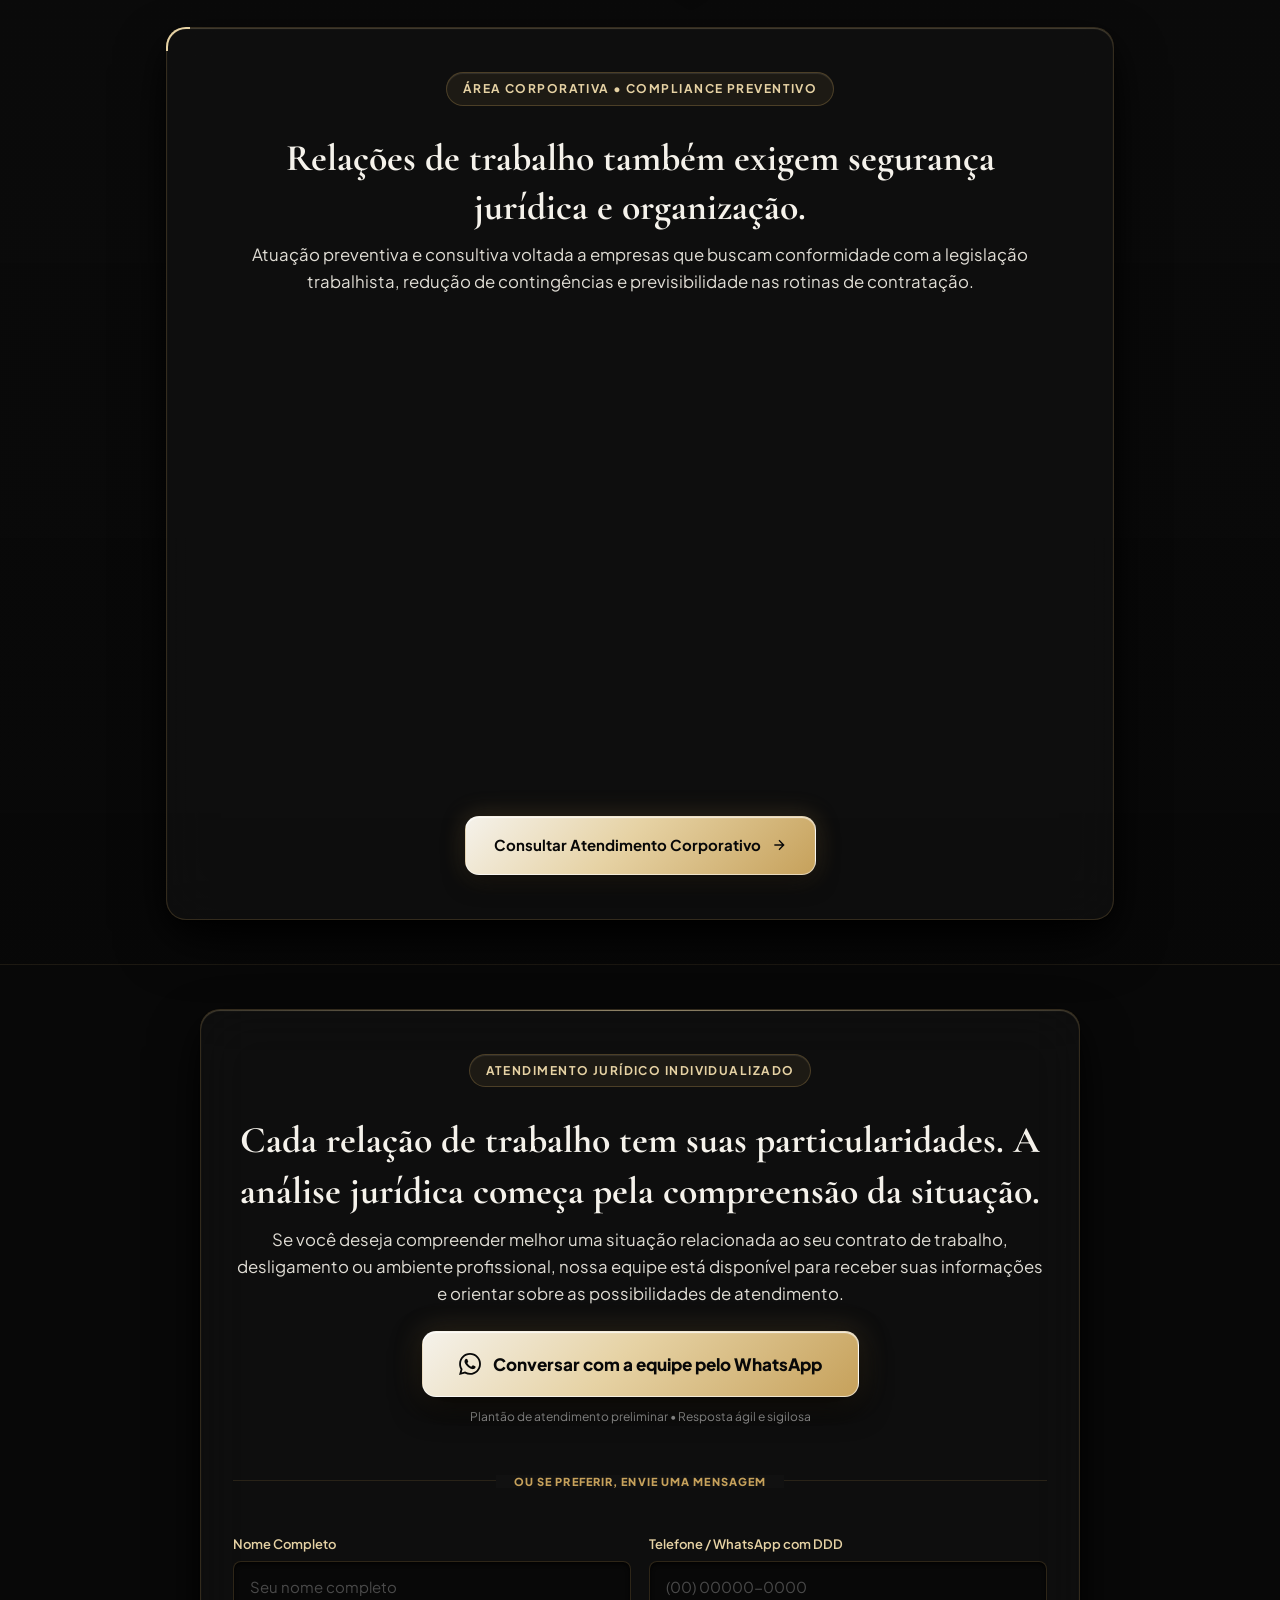
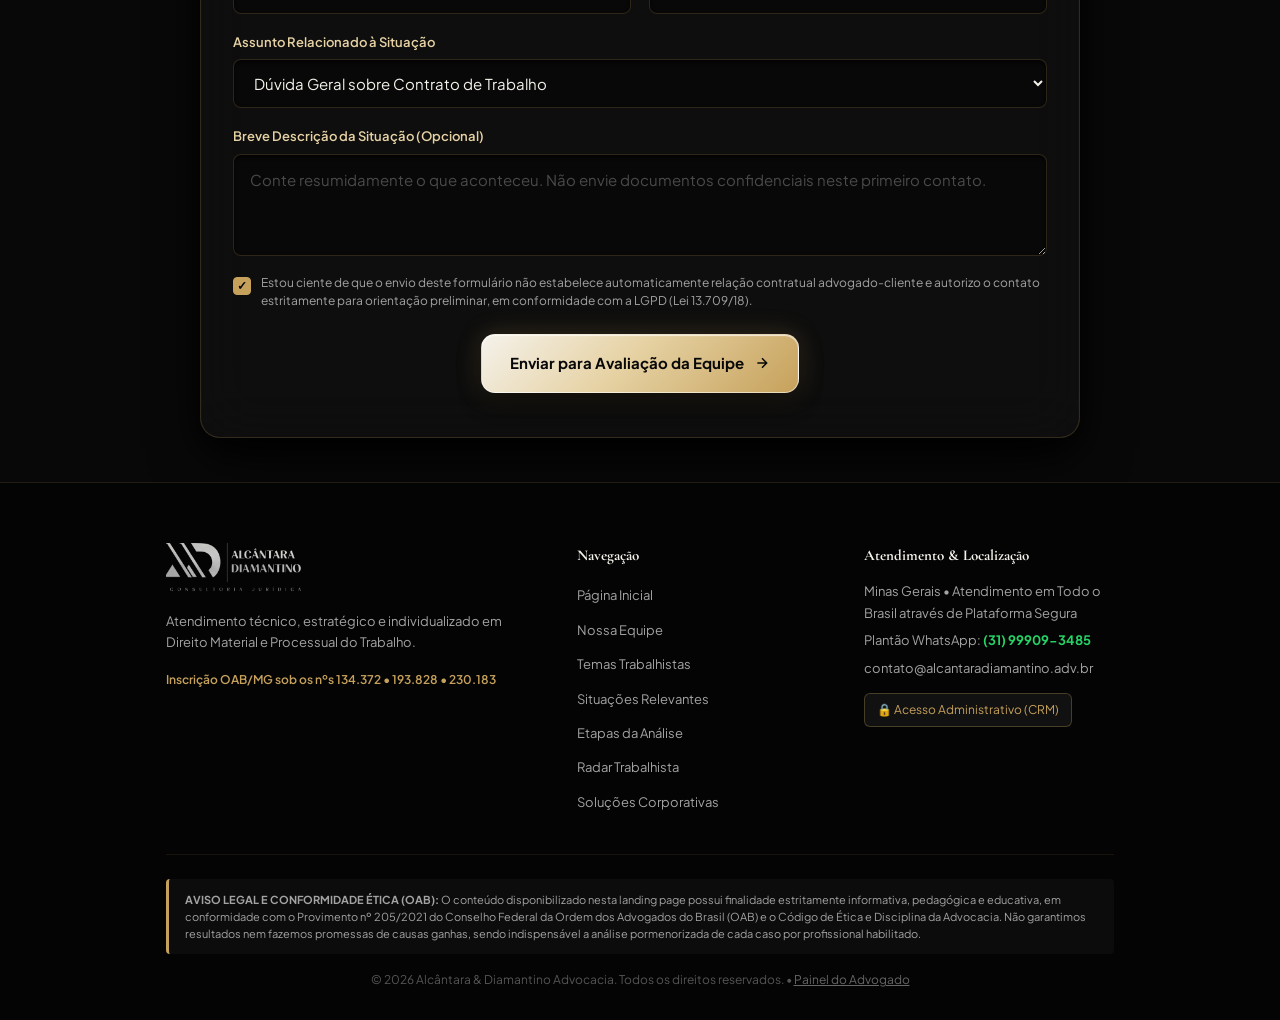
==== commit 80414b46: "style: sincronizar secoes, diminuir espacamentos e maximizar legibilidade mantendo formato desktop" ====
--- a/index.html
+++ b/index.html
@@ -2,7 +2,7 @@
 <html lang="pt-BR">
 <head>
   <meta charset="UTF-8">
-  <meta name="viewport" content="width=1240, user-scalable=yes">
+  <meta name="viewport" content="width=980, user-scalable=yes">
   <title>Direito do Trabalho Estratégico | Alcântara &amp; Diamantino Advocacia</title>
   
   <!-- SEO & Social Meta Tags -->
--- a/styles.css
+++ b/styles.css
@@ -89,9 +89,9 @@
 
 .container {
   width: 100%;
-  max-width: 1220px;
+  max-width: 980px;
   margin: 0 auto;
-  padding: 0 24px;
+  padding: 0 16px;
 }
 
 .text-center {
@@ -392,10 +392,9 @@
    ========================================================================== */
 .hero-section {
   position: relative;
-  min-height: calc(100vh - 120px);
-  display: flex;
-  align-items: center;
-  padding: 60px 0 80px;
+  display: flex;
+  align-items: center;
+  padding: 36px 0 44px;
   z-index: 1;
   overflow: hidden;
 }
@@ -456,8 +455,8 @@
   position: relative;
   z-index: 2;
   display: grid;
-  grid-template-columns: 1.18fr 0.82fr;
-  gap: 60px;
+  grid-template-columns: 1.15fr 0.85fr;
+  gap: 28px;
   align-items: center;
 }
 
@@ -465,15 +464,15 @@
   display: inline-flex;
   align-items: center;
   gap: 8px;
-  padding: 6px 16px;
+  padding: 6px 14px;
   border-radius: var(--radius-pill);
-  background: rgba(198, 161, 91, 0.08);
+  background: rgba(198, 161, 91, 0.12);
   border: 1px solid var(--color-gold-border);
-  font-size: 0.75rem;
-  font-weight: 700;
-  letter-spacing: 0.1em;
+  font-size: 0.8125rem;
+  font-weight: 700;
+  letter-spacing: 0.08em;
   color: var(--color-gold-champagne);
-  margin-bottom: 22px;
+  margin-bottom: 12px;
 }
 
 .gold-dot {
@@ -485,19 +484,20 @@
 
 .hero-headline {
   font-family: var(--font-serif);
-  font-size: 3.5rem;
-  line-height: 1.15;
+  font-size: 3.15rem;
+  line-height: 1.12;
   font-weight: 700;
   letter-spacing: -0.01em;
   color: var(--color-white-lux);
-  margin-bottom: 22px;
+  margin-bottom: 14px;
 }
 
 .hero-subheadline {
-  font-size: 1.0625rem;
-  line-height: 1.75;
-  color: var(--color-silver-muted);
-  margin-bottom: 36px;
+  font-size: 1.125rem;
+  line-height: 1.6;
+  color: #F2EFE9;
+  font-weight: 500;
+  margin-bottom: 20px;
   max-width: 580px;
 }
 
@@ -506,8 +506,8 @@
   display: flex;
   flex-direction: row;
   align-items: center;
-  gap: 16px;
-  margin-bottom: 40px;
+  gap: 12px;
+  margin-bottom: 22px;
 }
 
 .btn-gold-primary {
@@ -591,8 +591,8 @@
 .hero-credentials-row {
   display: flex;
   align-items: center;
-  gap: 16px;
-  padding-top: 20px;
+  gap: 14px;
+  padding-top: 14px;
   border-top: 1px solid rgba(198, 161, 91, 0.15);
 }
 
@@ -603,19 +603,20 @@
 
 .cred-num {
   font-family: var(--font-serif);
-  font-size: 1.125rem;
+  font-size: 1.25rem;
   font-weight: 700;
   color: var(--color-gold-champagne);
 }
 
 .cred-txt {
-  font-size: 0.6875rem;
-  color: var(--color-silver-muted);
+  font-size: 0.8125rem;
+  color: #D5D2CB;
+  font-weight: 500;
 }
 
 .cred-separator {
   width: 1px;
-  height: 28px;
+  height: 24px;
   background: rgba(198, 161, 91, 0.15);
 }
 
@@ -627,8 +628,8 @@
 
 .hero-portrait-card {
   width: 100%;
-  max-width: 440px;
-  padding: 24px;
+  max-width: 400px;
+  padding: 18px;
   position: relative;
 }
 
@@ -645,7 +646,7 @@
 
 .hero-team-img {
   width: 100%;
-  height: 480px;
+  height: 380px;
   object-fit: cover;
   object-position: center 18%;
   display: block;
@@ -739,7 +740,7 @@
    4. APRESENTAÇÃO DOS TRÊS PROFISSIONAIS (CAMPANHA TRIPTYCH EDITORIAL)
    ========================================================================== */
 .section-container {
-  padding: 100px 0;
+  padding: 44px 0;
   position: relative;
   z-index: 1;
 }
@@ -752,32 +753,32 @@
 
 .section-heading {
   max-width: 840px;
-  margin: 0 auto 60px;
+  margin: 0 auto 24px;
 }
 
 .section-title-editorial {
   font-family: var(--font-serif);
-  font-size: 2.85rem;
+  font-size: 2.45rem;
   font-weight: 700;
   line-height: 1.25;
   color: var(--color-white-lux);
-  margin-bottom: 16px;
+  margin-bottom: 8px;
 }
 
 .section-subtitle-editorial {
-  font-size: 1rem;
-  line-height: 1.7;
-  color: var(--color-silver-muted);
+  font-size: 1.05rem;
+  line-height: 1.6;
+  color: #E8E5DF;
 }
 
 .triptych-team-grid {
   display: grid;
   grid-template-columns: repeat(3, 1fr);
-  gap: 30px;
+  gap: 16px;
 }
 
 .lawyer-card {
-  padding: 30px;
+  padding: 18px 16px;
   display: flex;
   flex-direction: column;
 }
@@ -788,12 +789,12 @@
 }
 
 .lawyer-photo-wrap {
-  margin-bottom: 24px;
+  margin-bottom: 14px;
 }
 
 .lawyer-photo-frame {
   position: relative;
-  height: 330px;
+  height: 270px;
   border-radius: var(--radius-md);
   overflow: hidden;
   background: #0A0A0A;
@@ -884,26 +885,26 @@
 
 .lawyer-name {
   font-family: var(--font-serif);
-  font-size: 1.35rem;
+  font-size: 1.45rem;
   font-weight: 700;
   color: var(--color-white-lux);
   margin-bottom: 2px;
 }
 
 .lawyer-oab {
-  font-size: 0.75rem;
+  font-size: 0.8125rem;
   font-weight: 700;
   letter-spacing: 0.08em;
   color: var(--color-gold-metallic);
   display: block;
-  margin-bottom: 16px;
+  margin-bottom: 10px;
 }
 
 .lawyer-qualification, .lawyer-area {
-  font-size: 0.8125rem;
-  line-height: 1.55;
-  color: var(--color-silver-muted);
-  margin-bottom: 10px;
+  font-size: 0.9375rem;
+  line-height: 1.5;
+  color: #E0DDD5;
+  margin-bottom: 6px;
 }
 
 .lawyer-qualification strong, .lawyer-area strong {
@@ -915,14 +916,14 @@
   font-style: italic;
   font-weight: 500;
   font-size: 1.05rem;
-  line-height: 1.68;
+  line-height: 1.6;
   color: #FBF2DE;
   background: linear-gradient(135deg, rgba(198, 161, 91, 0.08) 0%, rgba(13, 13, 13, 0.6) 100%);
   border: 1px solid rgba(198, 161, 91, 0.28);
   border-left: 3.5px solid #C6A15B;
   border-radius: 8px;
-  padding: 18px 18px 18px 20px;
-  margin-top: 20px;
+  padding: 12px 14px;
+  margin-top: 12px;
   position: relative;
   letter-spacing: 0.012em;
   box-shadow: 0 6px 24px rgba(0, 0, 0, 0.5), inset 0 1px 0 rgba(255, 255, 255, 0.08);
@@ -940,7 +941,7 @@
 .asymmetric-bento-grid {
   display: grid;
   grid-template-columns: repeat(3, 1fr);
-  gap: 24px;
+  gap: 16px;
 }
 
 .bento-hero {
@@ -948,7 +949,7 @@
 }
 
 .bento-cell {
-  padding: 32px 28px;
+  padding: 22px 20px;
   display: flex;
   flex-direction: column;
 }
@@ -1118,14 +1119,14 @@
   position: relative;
   display: grid;
   grid-template-columns: repeat(4, 1fr);
-  gap: 20px;
+  gap: 14px;
 }
 
 .timeline-gold-track {
   position: absolute;
-  top: 50px;
-  left: 40px;
-  right: 40px;
+  top: 44px;
+  left: 30px;
+  right: 30px;
   height: 2px;
   background: linear-gradient(90deg, #1C1A17 0%, #C6A15B 50%, #1C1A17 100%);
   z-index: 0;
@@ -1134,7 +1135,7 @@
 .timeline-lux-node {
   position: relative;
   z-index: 1;
-  padding: 32px 24px;
+  padding: 22px 16px;
   display: flex;
   flex-direction: column;
 }
@@ -1332,41 +1333,41 @@
    9. EMPRESAS E EMPREGADORES (CORPORATE & PREVENTIVE)
    ========================================================================== */
 .corporate-luxury-panel {
-  padding: 70px 50px;
+  padding: 44px 32px;
 }
 
 .corporate-head {
   max-width: 820px;
-  margin: 0 auto 50px;
+  margin: 0 auto 28px;
 }
 
 .corporate-main-title {
   font-family: var(--font-serif);
-  font-size: 2.5rem;
+  font-size: 2.35rem;
   font-weight: 700;
   line-height: 1.3;
   color: var(--color-white-lux);
-  margin: 14px 0 12px;
+  margin: 10px 0 10px;
 }
 
 .corporate-main-sub {
-  font-size: 0.9375rem;
-  color: var(--color-silver-muted);
-  line-height: 1.7;
+  font-size: 1.05rem;
+  color: #E0DDD5;
+  line-height: 1.6;
 }
 
 .corporate-services-grid {
   display: grid;
   grid-template-columns: repeat(3, 1fr);
-  gap: 20px;
-  margin-bottom: 40px;
+  gap: 14px;
+  margin-bottom: 24px;
 }
 
 .corp-service-item {
   background: rgba(14, 14, 14, 0.72);
   border: 1px solid rgba(198, 161, 91, 0.18);
   border-radius: var(--radius-md);
-  padding: 26px 24px;
+  padding: 20px 18px;
   backdrop-filter: blur(14px);
   -webkit-backdrop-filter: blur(14px);
   box-shadow: 
@@ -1431,13 +1432,13 @@
    10. CONTATO E CONVERSÃO (PORTAL PREMIUM DE ATENDIMENTO)
    ========================================================================== */
 .conversion-portal {
-  padding: 70px 54px;
+  padding: 44px 32px;
   max-width: 880px;
   margin: 0 auto;
 }
 
 .conversion-intro {
-  margin-bottom: 40px;
+  margin-bottom: 24px;
 }
 
 .conversion-main-title {
@@ -1446,13 +1447,13 @@
   font-weight: 700;
   line-height: 1.35;
   color: var(--color-white-lux);
-  margin: 14px 0 14px;
+  margin: 10px 0 10px;
 }
 
 .conversion-main-text {
-  font-size: 0.9375rem;
-  color: var(--color-silver-muted);
-  line-height: 1.7;
+  font-size: 1.05rem;
+  color: #E0DDD5;
+  line-height: 1.6;
 }
 
 .btn-whatsapp-gold {
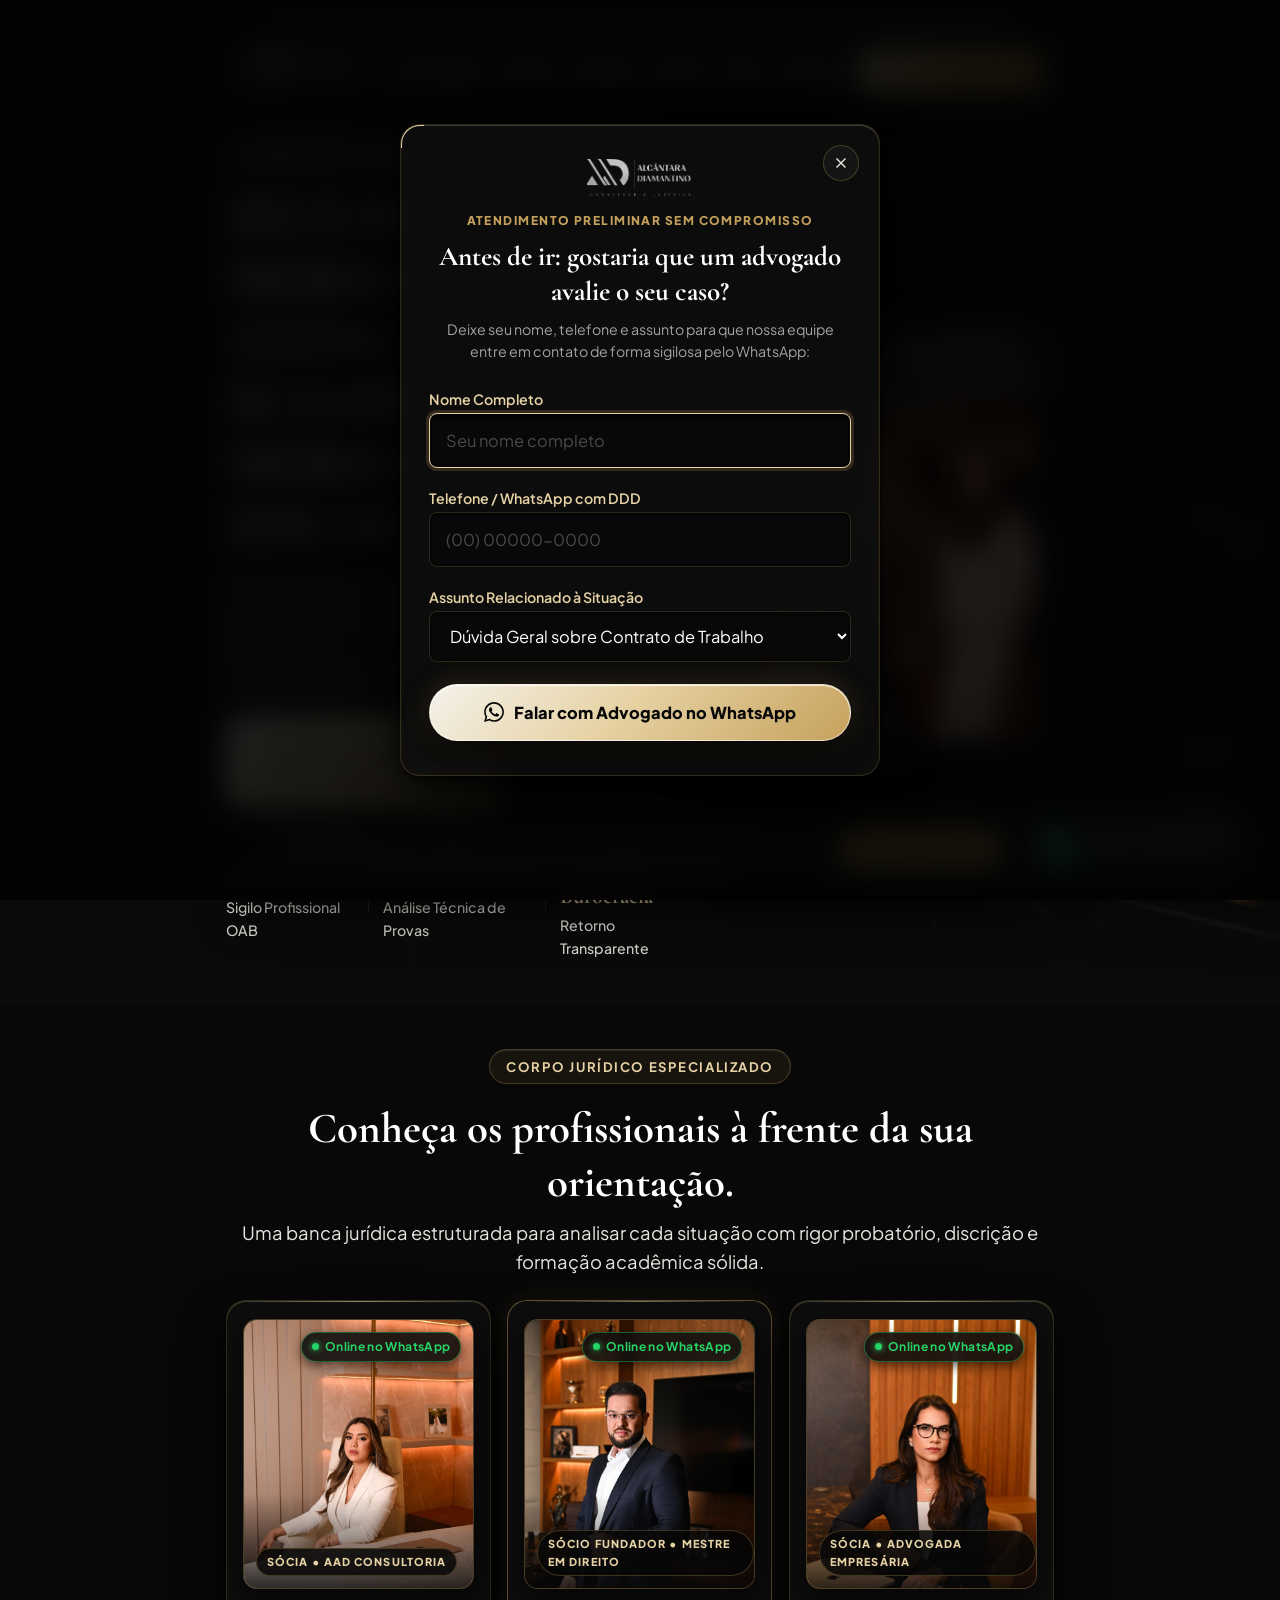
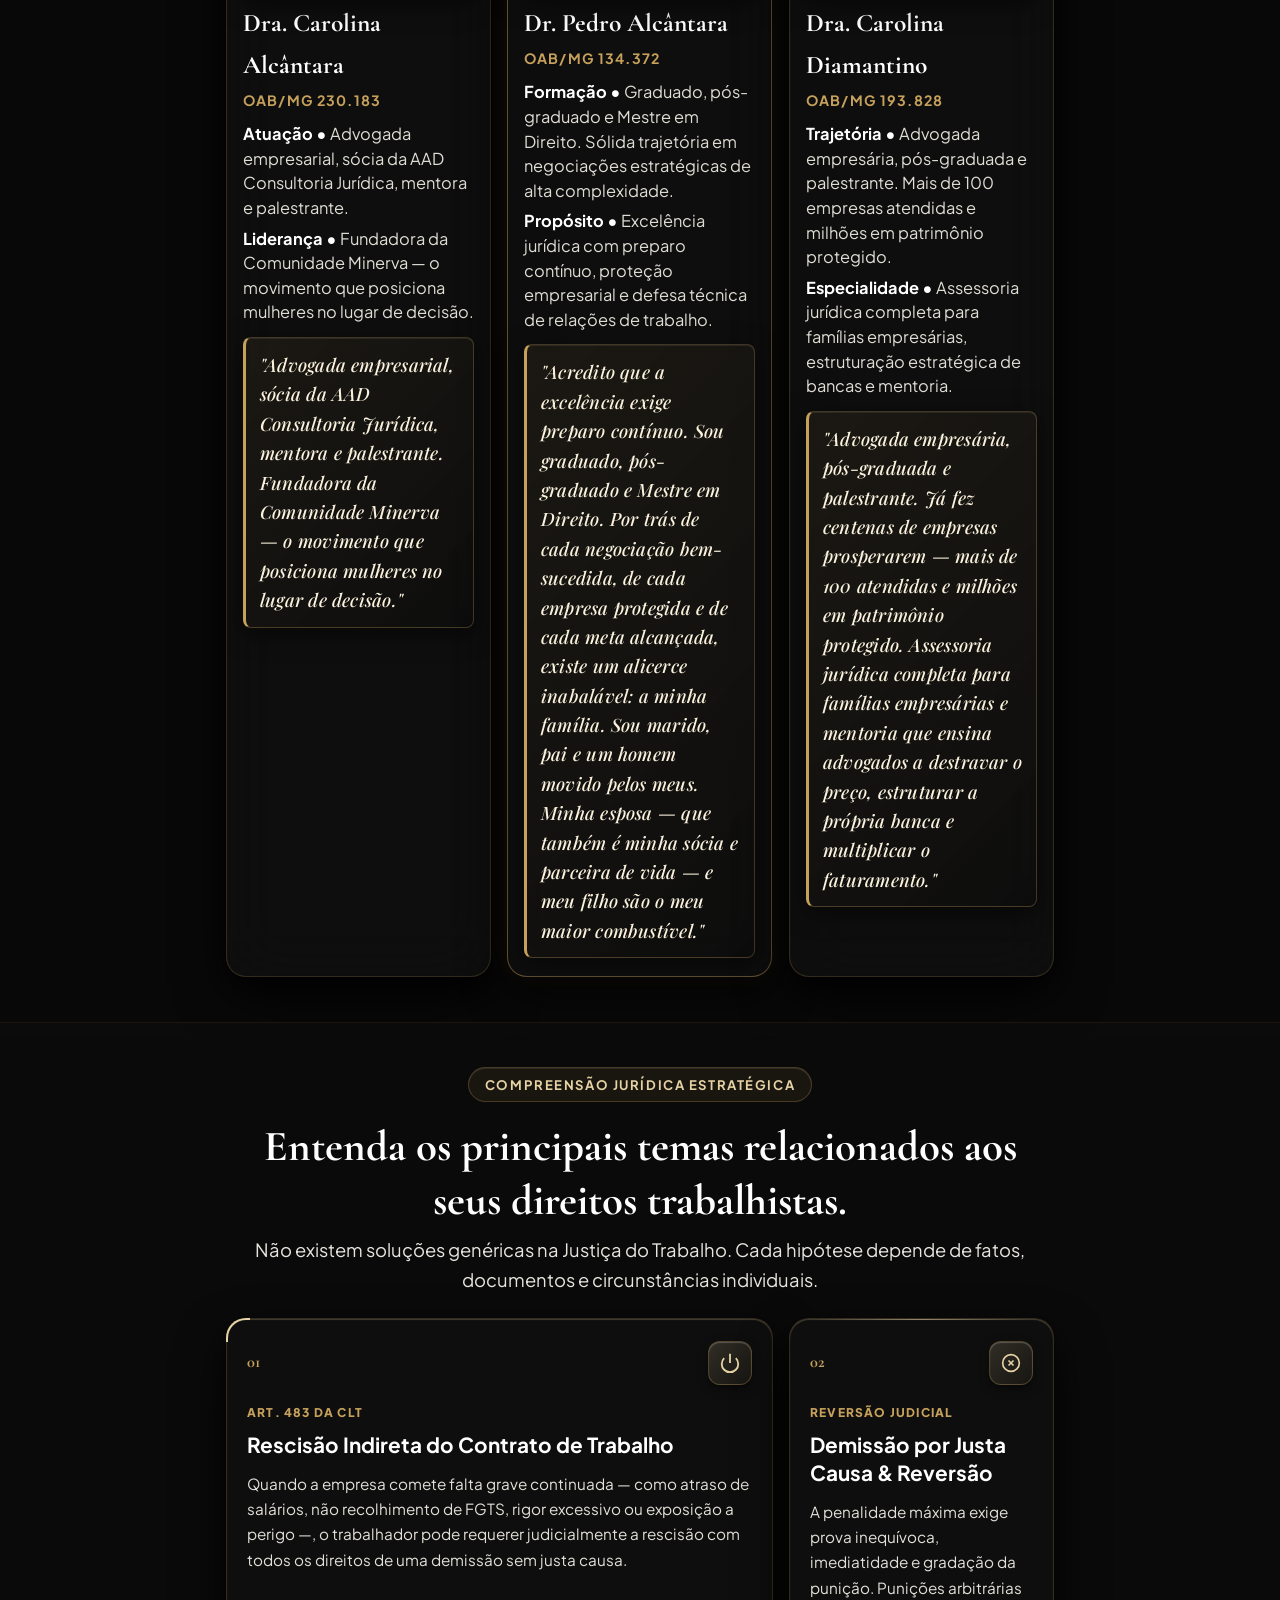
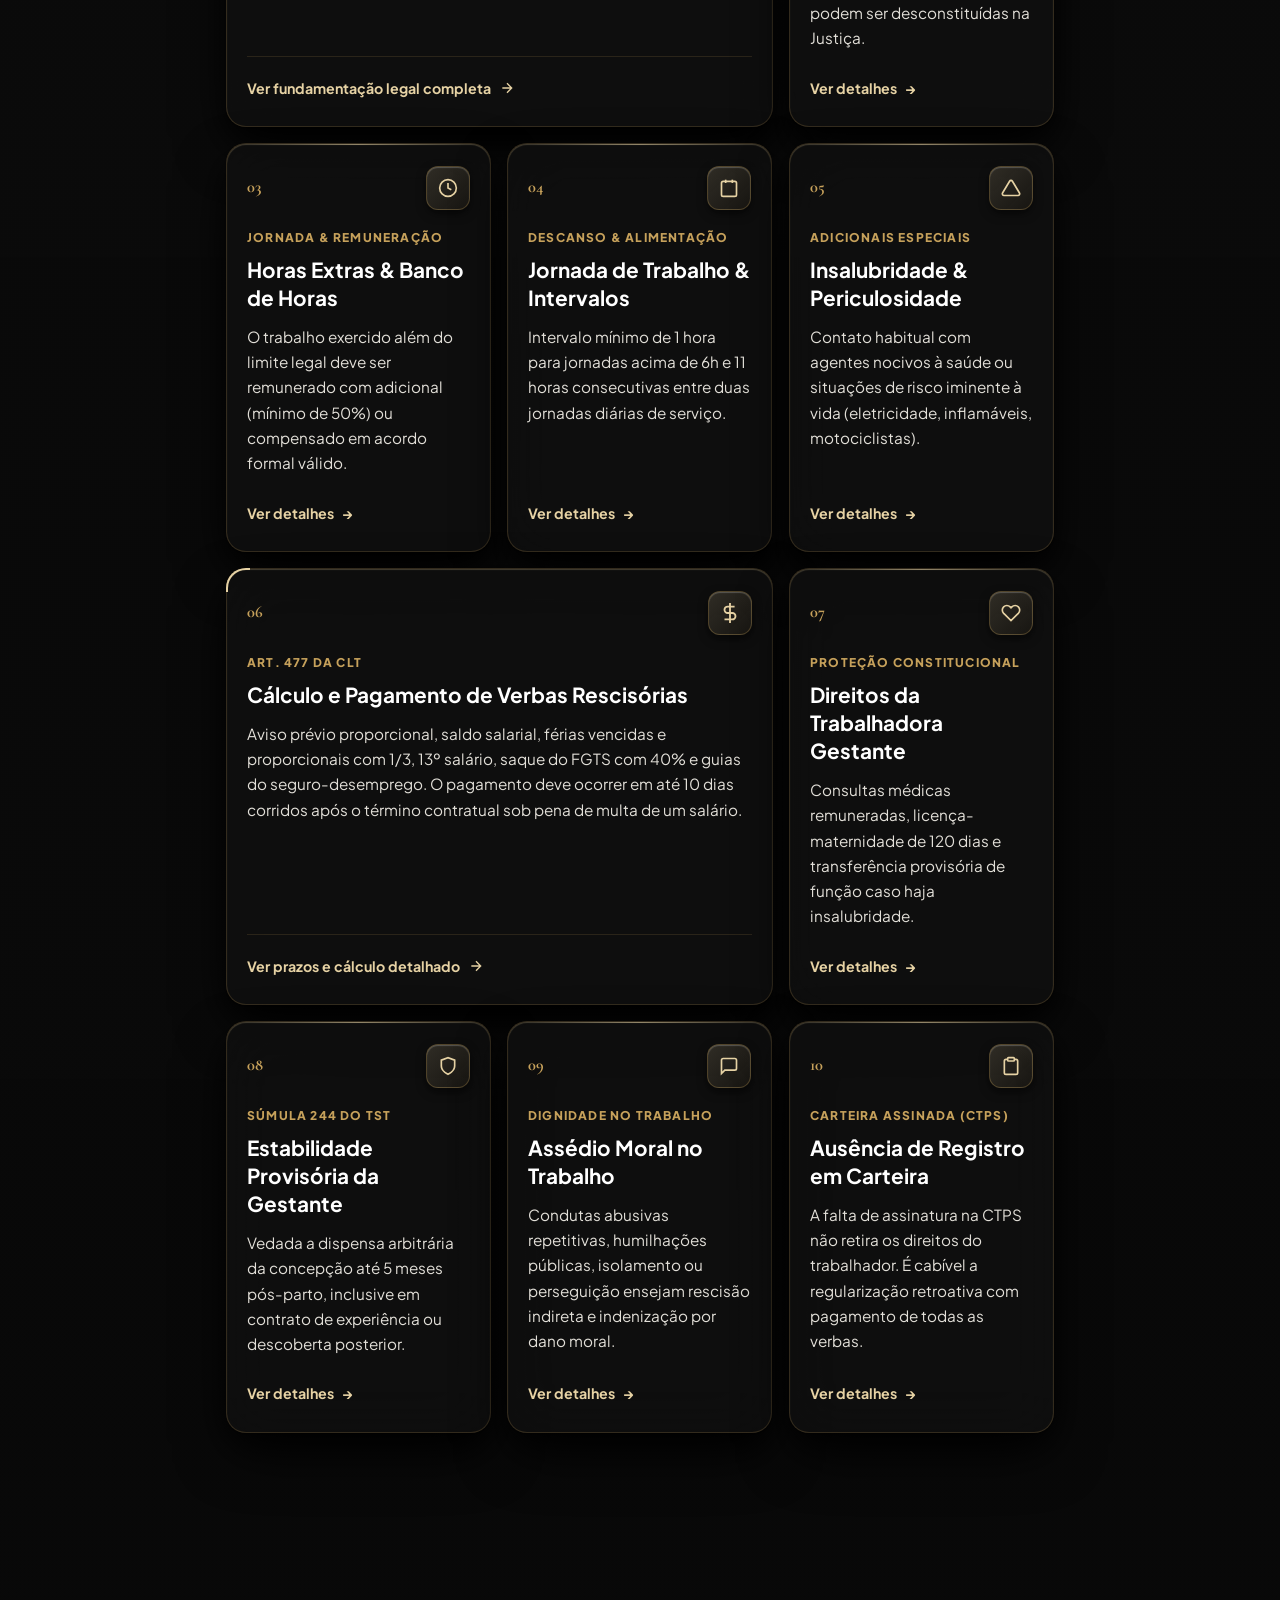
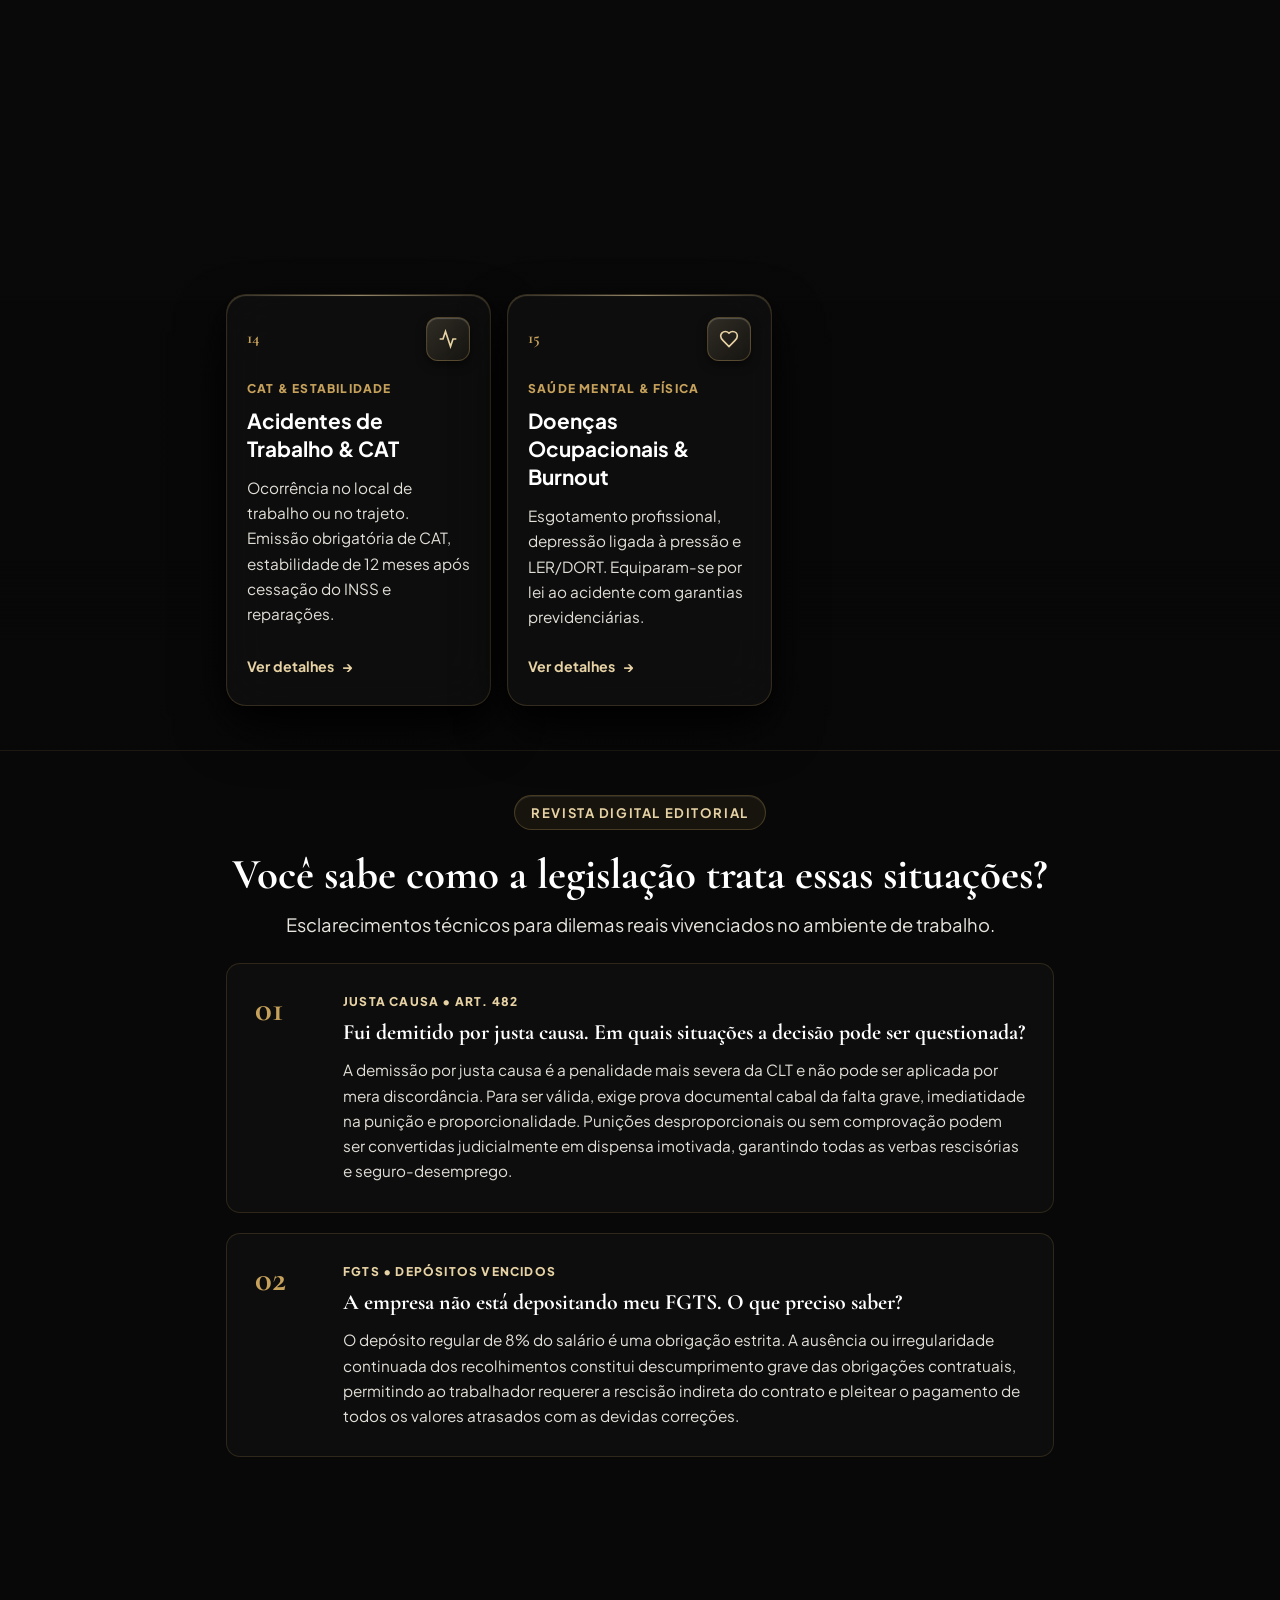
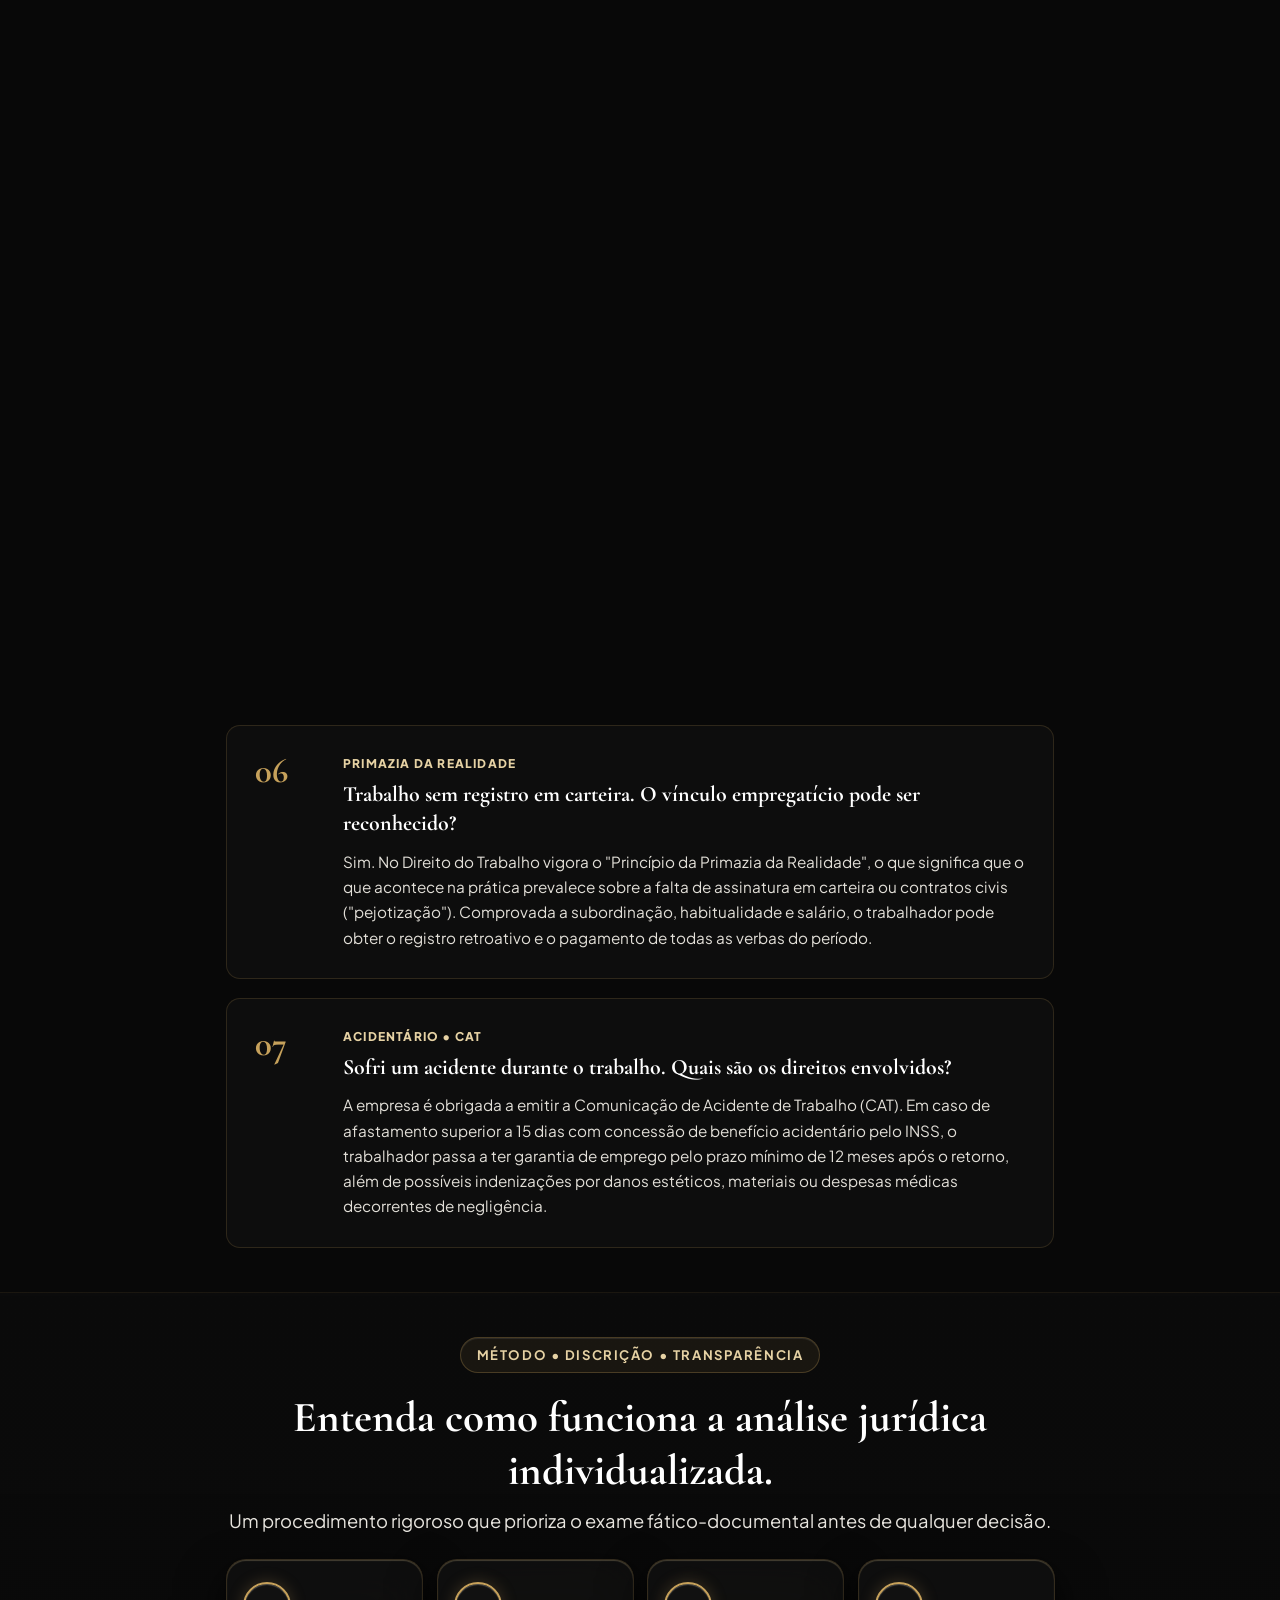
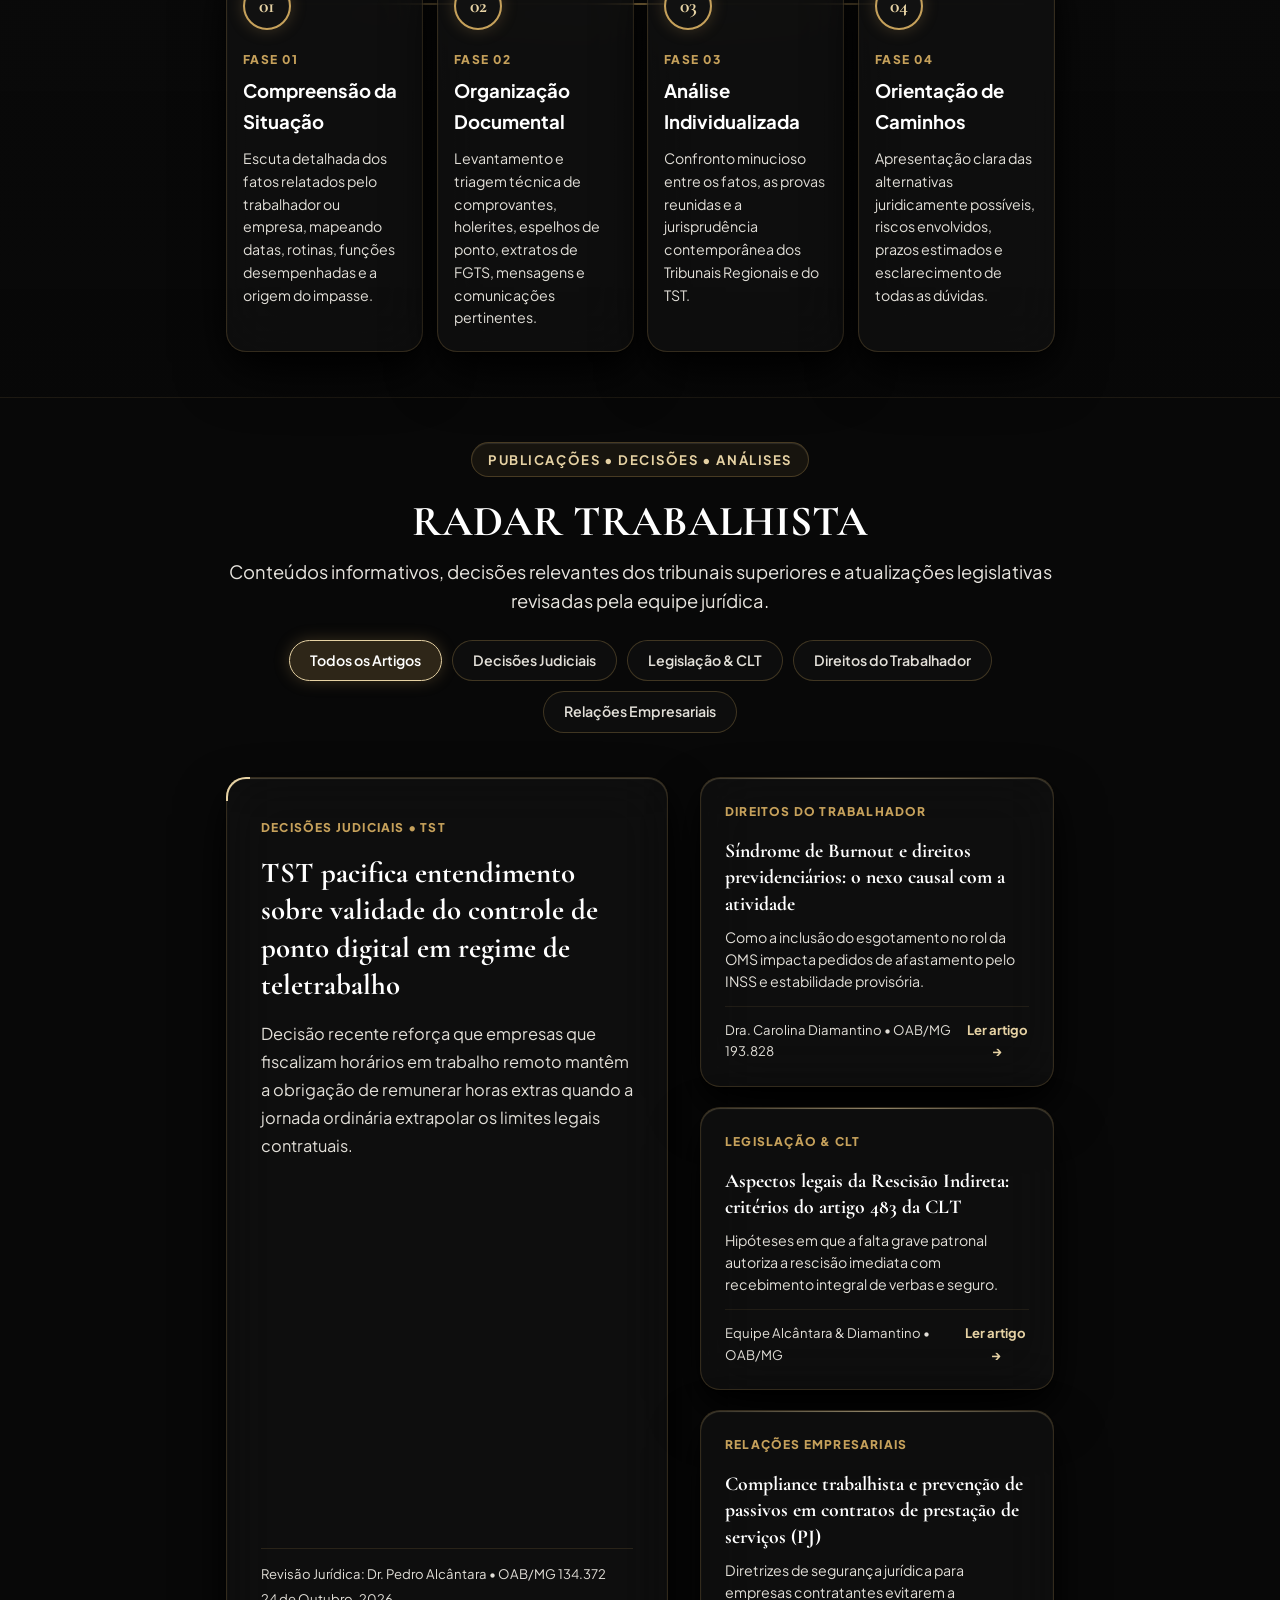
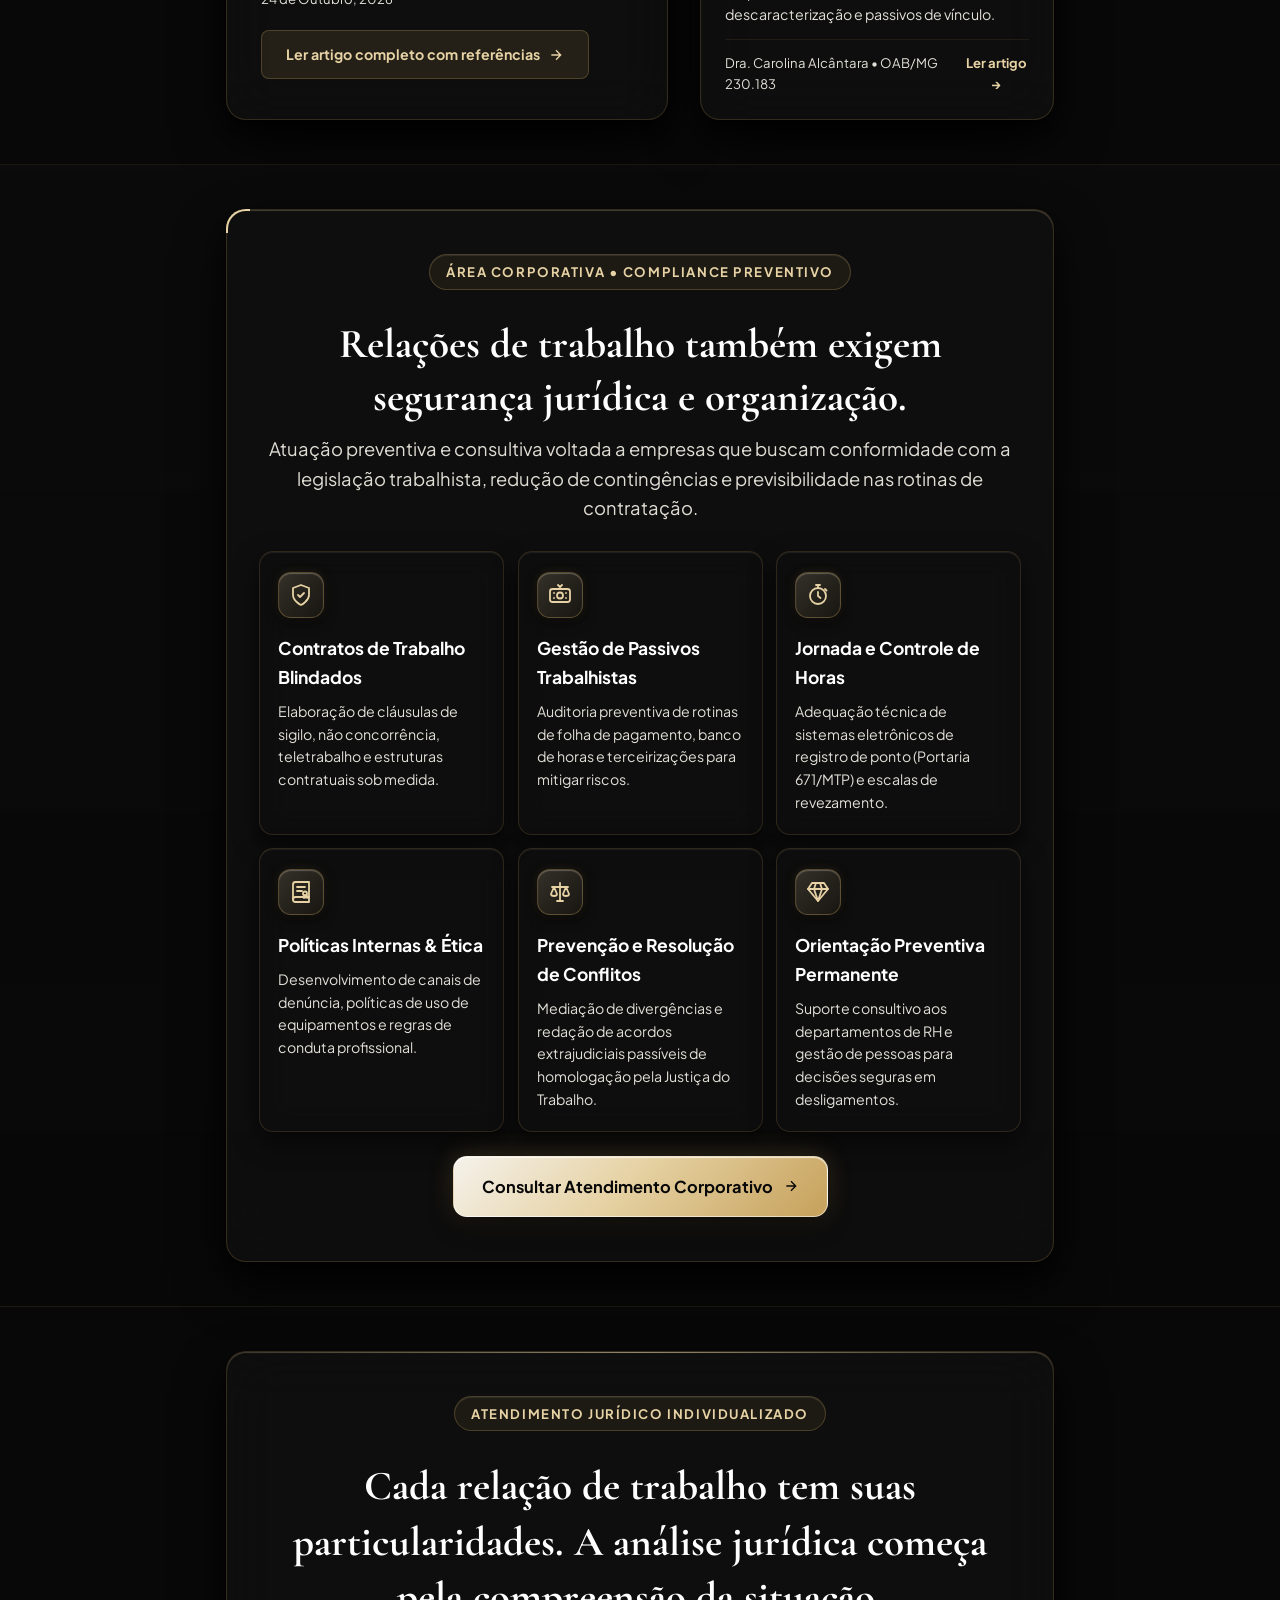
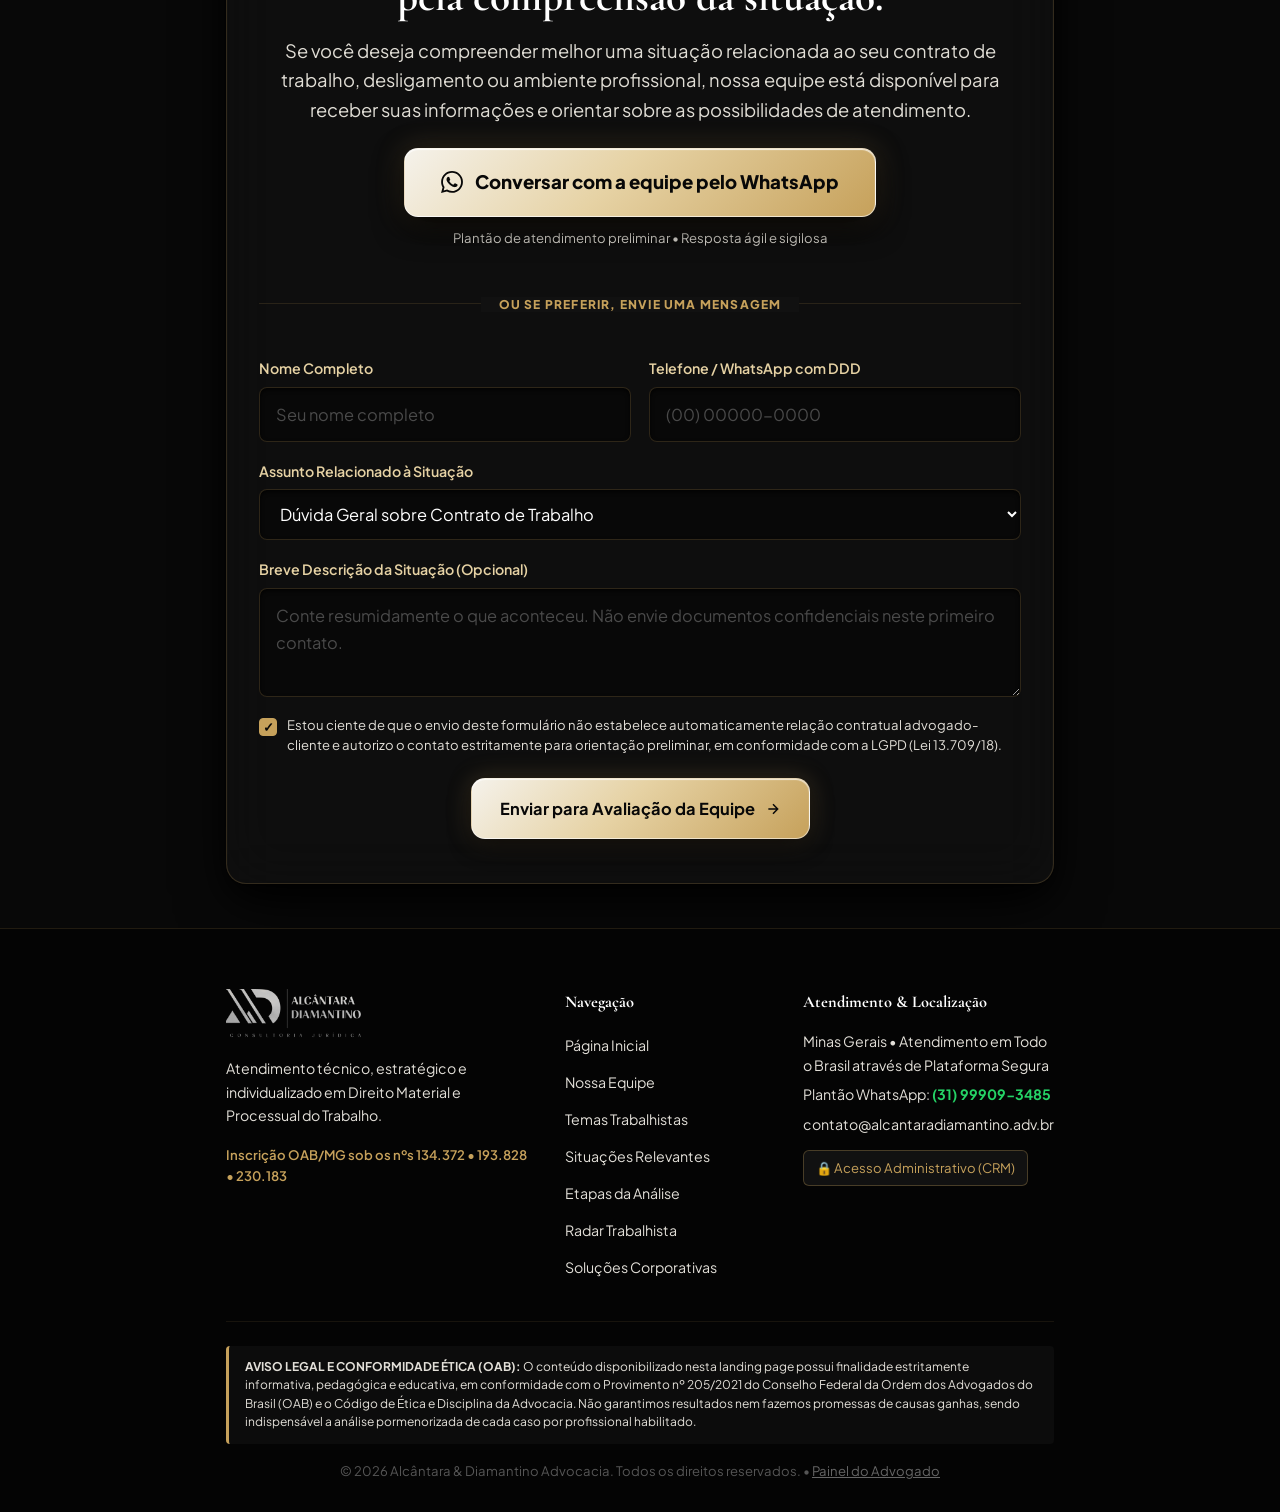
==== commit 62ae9f82: "fix(mobile): travar viewport sem oscilacao horizontal, separar logo do menu e embelezar botao de equ" ====
--- a/index.html
+++ b/index.html
@@ -2,7 +2,7 @@
 <html lang="pt-BR">
 <head>
   <meta charset="UTF-8">
-  <meta name="viewport" content="width=980, user-scalable=yes">
+  <meta name="viewport" content="width=860, user-scalable=no, maximum-scale=1.0, minimum-scale=0.25">
   <title>Direito do Trabalho Estratégico | Alcântara &amp; Diamantino Advocacia</title>
   
   <!-- SEO & Social Meta Tags -->
@@ -54,8 +54,10 @@
   <canvas id="bg-canvas" aria-hidden="true"></canvas>
 
   <!-- Feixes de Luz Dourada Animados (Volumetric Glow) -->
-  <div class="light-ray ray-1" aria-hidden="true"></div>
-  <div class="light-ray ray-2" aria-hidden="true"></div>
+  <div class="light-rays-wrap" aria-hidden="true">
+    <div class="light-ray ray-1"></div>
+    <div class="light-ray ray-2"></div>
+  </div>
 
   <!-- Barra de Progresso Dourada do Scroll -->
   <div id="scroll-progress" aria-hidden="true"></div>
@@ -74,20 +76,23 @@
       <a href="#inicio" class="nav-logo" aria-label="Alcântara & Diamantino Consultoria Jurídica - Início">
         <img src="assets/logo.png" alt="Alcântara & Diamantino Consultoria Jurídica" class="nav-brand-img">
       </a>
+      
+      <!-- Divisor Dourado que separa o logotipo do menu -->
+      <div class="nav-logo-divider" aria-hidden="true"></div>
 
       <div class="nav-links">
         <a href="#equipe" class="nav-link">Nossa Equipe</a>
-        <a href="#temas" class="nav-link">Temas Trabalhistas</a>
-        <a href="#situacoes" class="nav-link">Situações Relevantes</a>
-        <a href="#como-funciona" class="nav-link">Como Funciona</a>
-        <a href="#radar" class="nav-link">Radar Trabalhista</a>
+        <a href="#temas" class="nav-link">Atuação</a>
+        <a href="#situacoes" class="nav-link">Situações</a>
+        <a href="#como-funciona" class="nav-link">Método</a>
+        <a href="#radar" class="nav-link">Radar</a>
         <a href="#empresas" class="nav-link">Empresas</a>
       </div>
 
       <div class="nav-actions">
-        <a href="#contato" class="btn-gold-outline" onclick="openLeadModal('Menu Superior'); return false;">
+        <a href="#contato" class="btn-gold-nav" onclick="openLeadModal('Menu Superior'); return false;">
           <span>Falar com a Equipe</span>
-          <svg viewBox="0 0 24 24" width="14" height="14" fill="none" stroke="currentColor" stroke-width="2">
+          <svg viewBox="0 0 24 24" width="13" height="13" fill="none" stroke="currentColor" stroke-width="2.4">
             <path d="M5 12h14M12 5l7 7-7 7"/>
           </svg>
         </a>
--- a/styles.css
+++ b/styles.css
@@ -23,9 +23,9 @@
   --color-gold-border-hover: rgba(230, 210, 164, 0.6);
   --color-gold-glow: rgba(198, 161, 91, 0.25);
 
-  --color-white-lux: #F5F2EB;
-  --color-silver-muted: #A3A3A3;
-  --color-dark-grey: #666666;
+  --color-white-lux: #FFFFFF;
+  --color-silver-muted: #E2DFD8;
+  --color-dark-grey: #888888;
 
   /* Typography */
   --font-serif: 'Cormorant Garamond', Georgia, serif;
@@ -69,13 +69,24 @@
   -webkit-font-smoothing: antialiased;
   -moz-osx-font-smoothing: grayscale;
   scroll-behavior: smooth;
+  font-size: 17.5px;
+  width: 100%;
+  max-width: 100%;
+  overflow-x: hidden;
+  touch-action: pan-y;
+  overscroll-behavior-x: none;
 }
 
 body {
   min-height: 100vh;
   position: relative;
+  width: 100%;
+  max-width: 100%;
   overflow-x: hidden;
   background-color: var(--bg-deep-black);
+  touch-action: pan-y;
+  overscroll-behavior-x: none;
+  -webkit-text-size-adjust: 100%;
 }
 
 a {
@@ -89,7 +100,7 @@
 
 .container {
   width: 100%;
-  max-width: 980px;
+  max-width: 860px;
   margin: 0 auto;
   padding: 0 16px;
 }
@@ -113,18 +124,27 @@
   position: fixed;
   top: 0;
   left: 0;
-  width: 100vw;
-  height: 100vh;
+  width: 100%;
+  height: 100%;
   pointer-events: none;
   z-index: 0;
   opacity: 0.85;
 }
 
-/* Volumetric Gold Light Rays */
-.light-ray {
+/* Volumetric Gold Light Rays Contidos em Wrapper Seguro */
+.light-rays-wrap {
   position: fixed;
+  inset: 0;
+  width: 100%;
+  height: 100%;
+  overflow: hidden;
   pointer-events: none;
   z-index: 0;
+}
+
+.light-ray {
+  position: absolute;
+  pointer-events: none;
   border-radius: 50%;
   filter: blur(100px);
   opacity: 0.28;
@@ -272,11 +292,14 @@
    ========================================================================== */
 .navbar-wrapper {
   position: sticky;
-  top: 14px;
+  top: 10px;
   z-index: 500;
   display: flex;
   justify-content: center;
-  padding: 0 20px;
+  padding: 0 16px;
+  width: 100%;
+  max-width: 860px;
+  margin: 0 auto;
   pointer-events: none;
 }
 
@@ -284,18 +307,17 @@
   pointer-events: auto;
   display: flex;
   align-items: center;
-  justify-content: space-between;
   width: 100%;
-  max-width: 1180px;
-  padding: 12px 24px;
+  max-width: 860px;
+  padding: 8px 16px;
   border-radius: var(--radius-pill);
 }
 
 .obsidian-glass {
-  background: rgba(14, 14, 14, 0.82);
+  background: rgba(14, 14, 14, 0.88);
   backdrop-filter: blur(28px);
   -webkit-backdrop-filter: blur(28px);
-  border: 1px solid rgba(198, 161, 91, 0.22);
+  border: 1px solid rgba(198, 161, 91, 0.25);
   box-shadow: 
     inset 0 1px 1px rgba(255, 255, 255, 0.15),
     0 12px 30px rgba(0, 0, 0, 0.75);
@@ -304,7 +326,15 @@
 .nav-logo {
   display: flex;
   align-items: center;
-  gap: 12px;
+  flex-shrink: 0;
+}
+
+.nav-logo-divider {
+  width: 1px;
+  height: 24px;
+  background: linear-gradient(180deg, transparent 0%, rgba(198, 161, 91, 0.45) 50%, transparent 100%);
+  margin: 0 18px 0 14px;
+  flex-shrink: 0;
 }
 
 .logo-emblem {
@@ -342,27 +372,62 @@
 .nav-links {
   display: flex;
   align-items: center;
-  gap: 20px;
+  gap: 14px;
+  flex-shrink: 0;
 }
 
 .nav-actions {
   display: flex;
   align-items: center;
-  margin-left: 36px;
-  padding-left: 28px;
-  border-left: 1px solid rgba(198, 161, 91, 0.22);
+  margin-left: auto;
+  padding-left: 14px;
+  flex-shrink: 0;
 }
 
 .nav-link {
   font-size: 0.8125rem;
   font-weight: 600;
-  color: var(--color-silver-muted);
+  color: #E0DDD5;
   transition: var(--transition-fast);
   white-space: nowrap;
 }
 
 .nav-link:hover {
   color: var(--color-gold-champagne);
+}
+
+.btn-gold-nav {
+  display: inline-flex;
+  align-items: center;
+  gap: 7px;
+  padding: 8px 16px;
+  border-radius: var(--radius-pill);
+  font-size: 0.8125rem;
+  font-weight: 700;
+  letter-spacing: 0.01em;
+  color: #0A0A0A;
+  background: linear-gradient(135deg, #F0DFB8 0%, #C6A15B 50%, #9C7A38 100%);
+  box-shadow: 0 3px 12px rgba(198, 161, 91, 0.35), inset 0 1px 1px rgba(255, 255, 255, 0.5);
+  border: none;
+  white-space: nowrap;
+  transition: var(--transition-fast);
+  cursor: pointer;
+  text-decoration: none;
+}
+
+.btn-gold-nav svg {
+  color: #0A0A0A;
+  stroke: #0A0A0A;
+  transition: transform var(--transition-fast);
+}
+
+.btn-gold-nav:hover {
+  transform: translateY(-1px);
+  box-shadow: 0 5px 18px rgba(198, 161, 91, 0.55);
+}
+
+.btn-gold-nav:hover svg {
+  transform: translateX(2px);
 }
 
 .btn-gold-outline {
@@ -410,7 +475,7 @@
 
 .hero-backdrop-img {
   position: absolute;
-  inset: -20px;
+  inset: 0;
   background-image: url('assets/hero-bg-luxo.jpg');
   background-size: cover;
   background-position: center right;
@@ -1051,7 +1116,7 @@
   display: flex;
   flex-direction: column;
   gap: 20px;
-  max-width: 960px;
+  max-width: 860px;
   margin: 0 auto;
 }
 
@@ -1433,7 +1498,7 @@
    ========================================================================== */
 .conversion-portal {
   padding: 44px 32px;
-  max-width: 880px;
+  max-width: 860px;
   margin: 0 auto;
 }
 
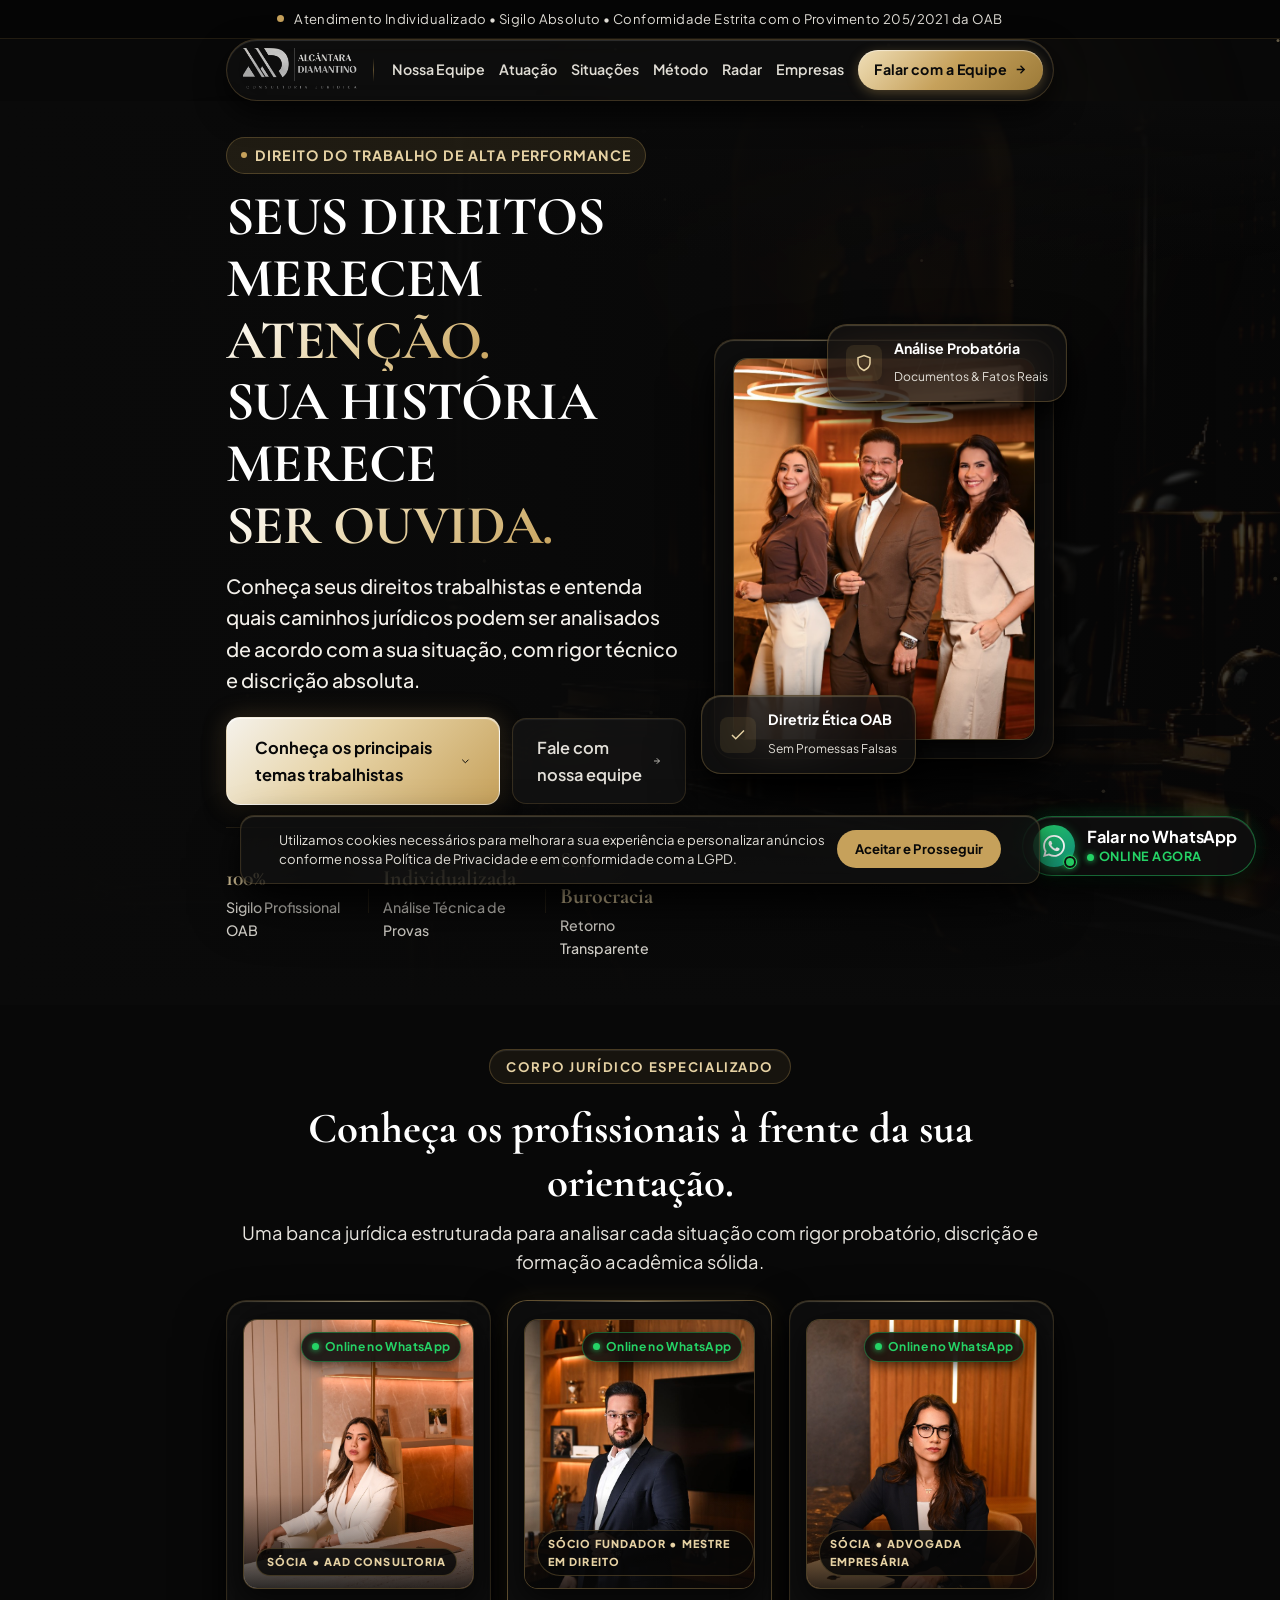
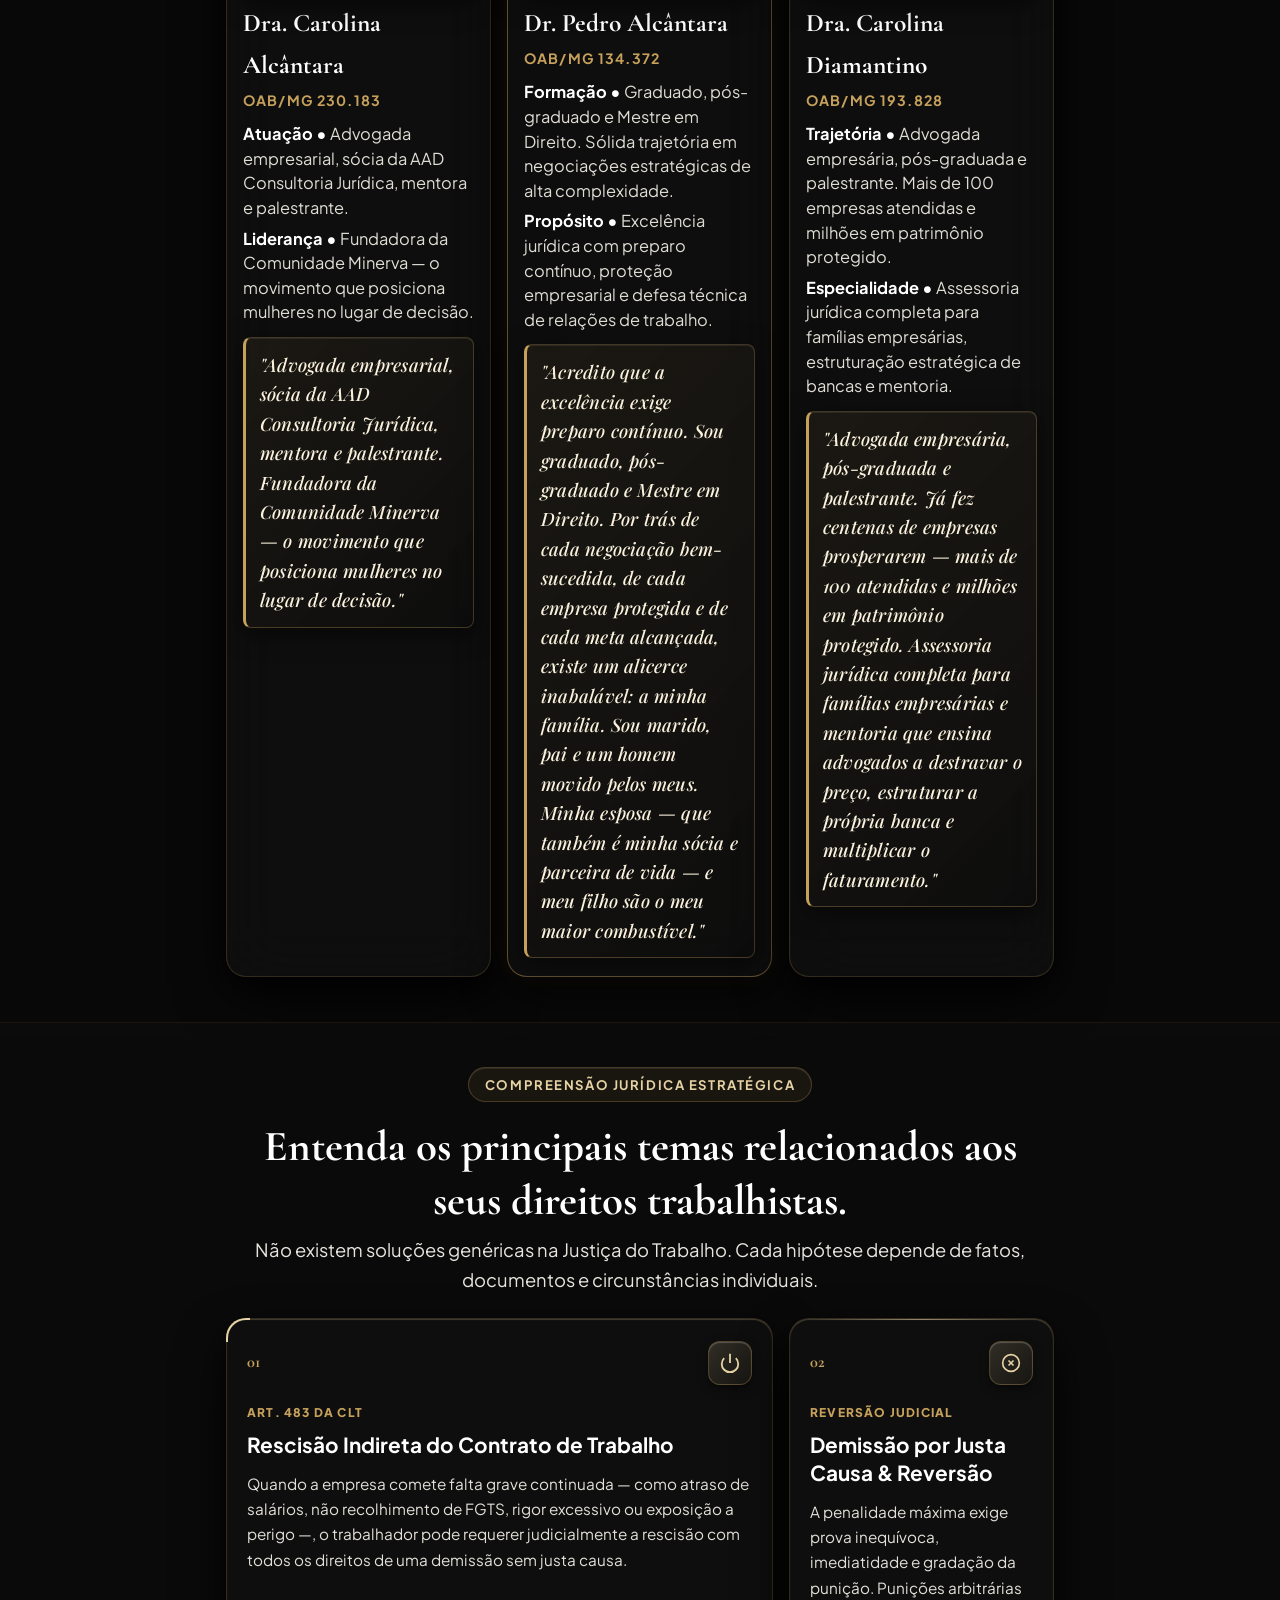
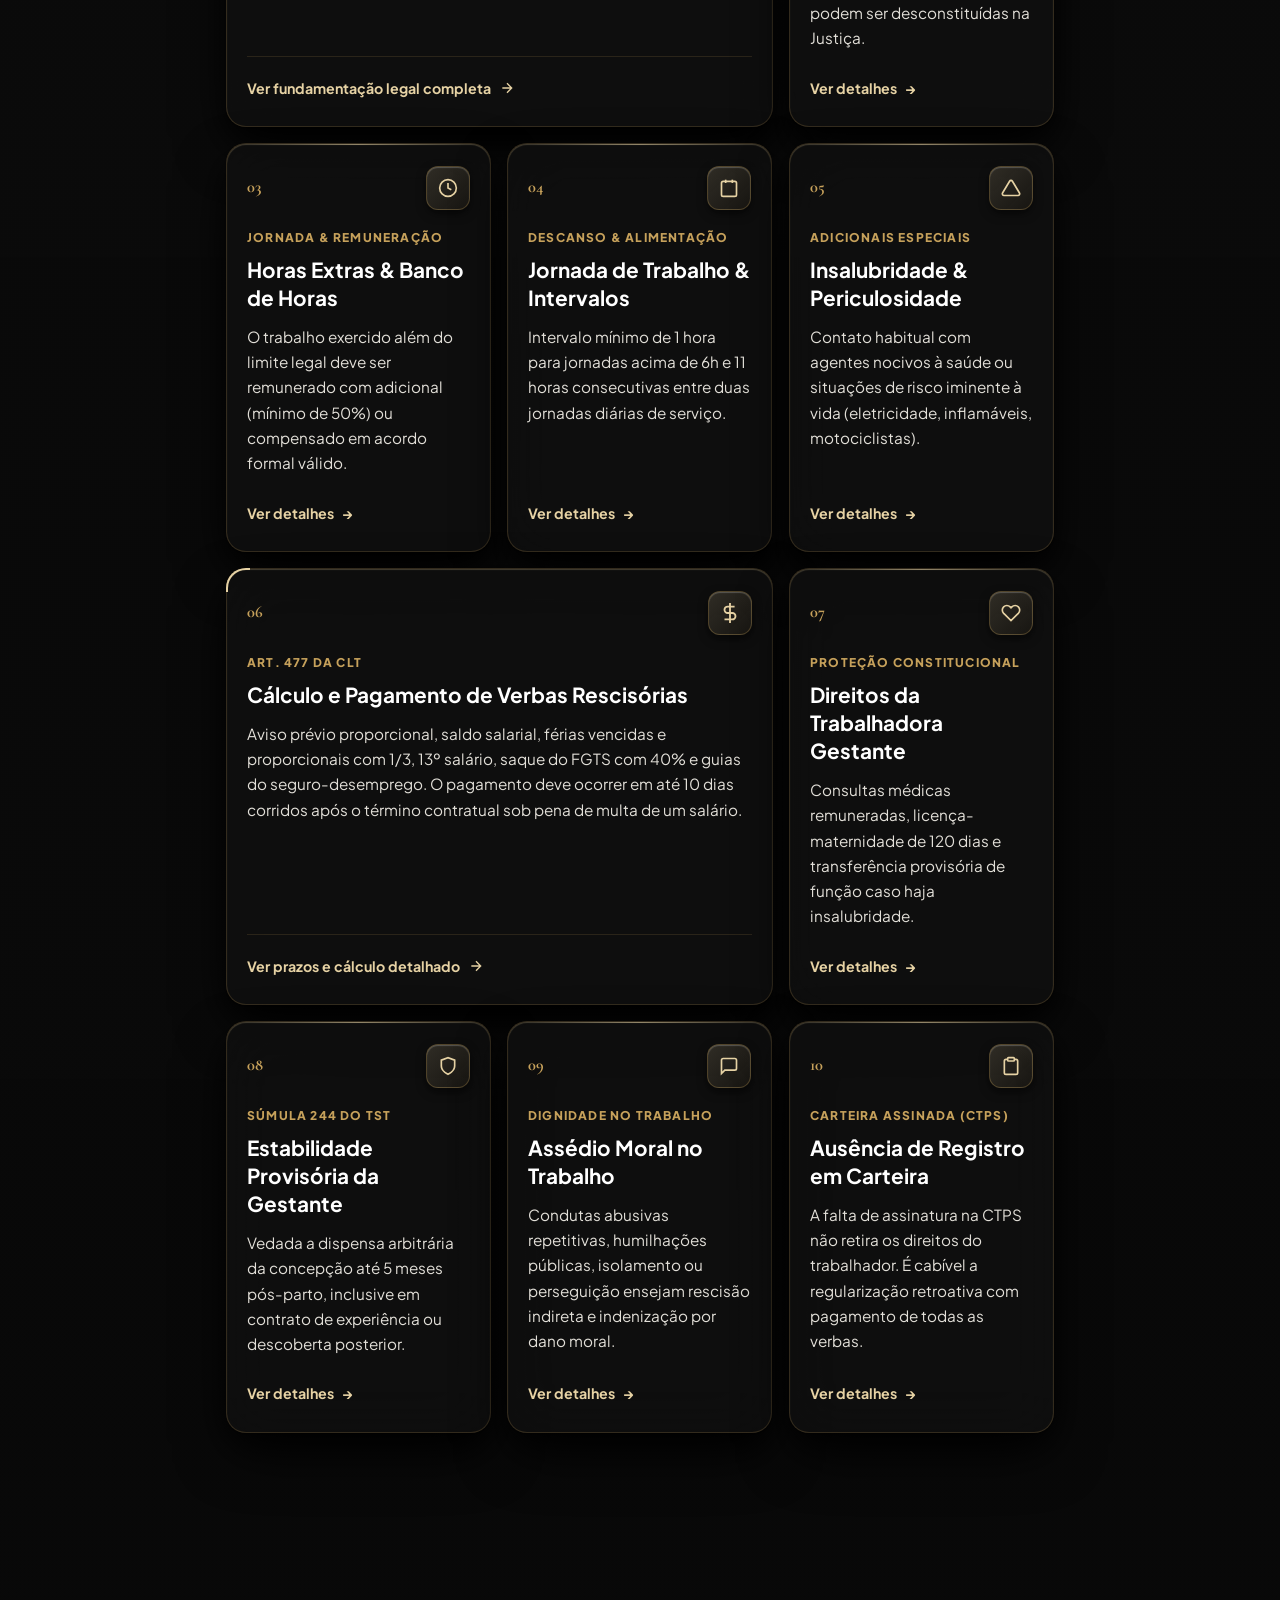
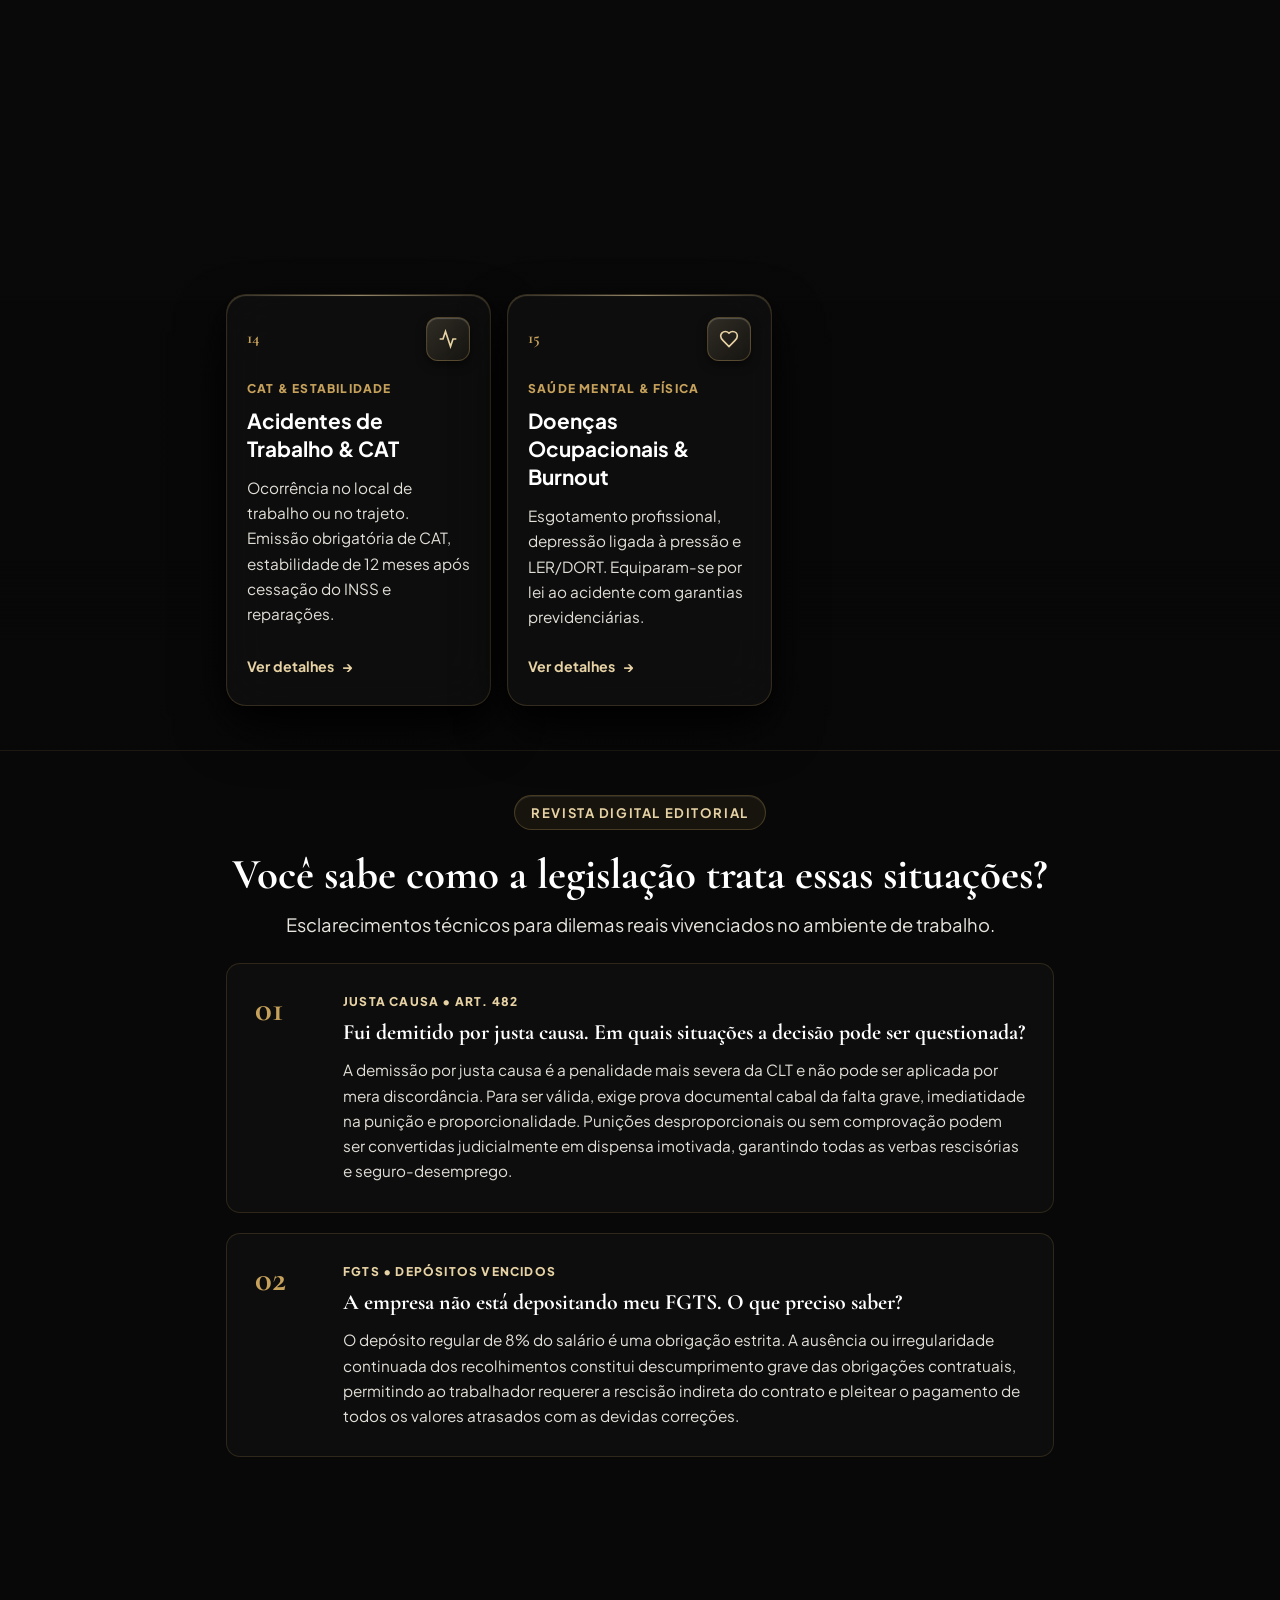
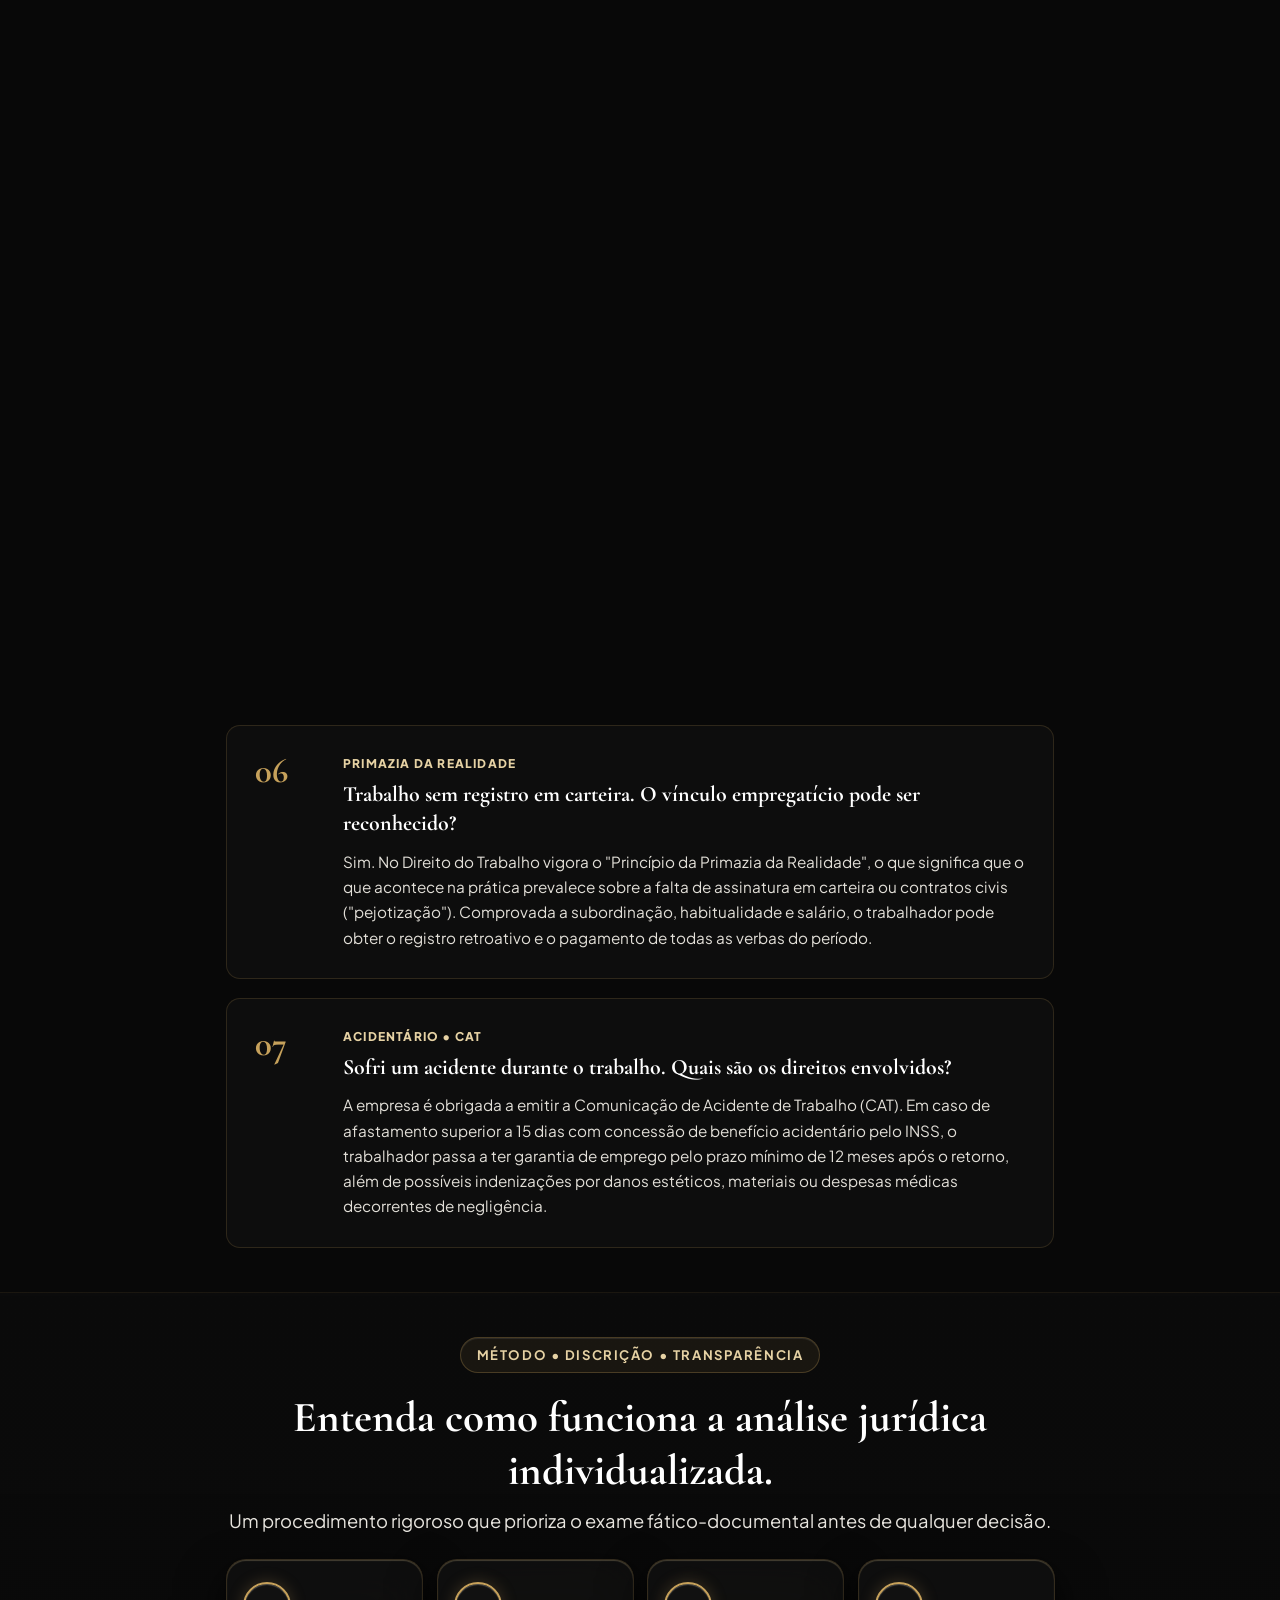
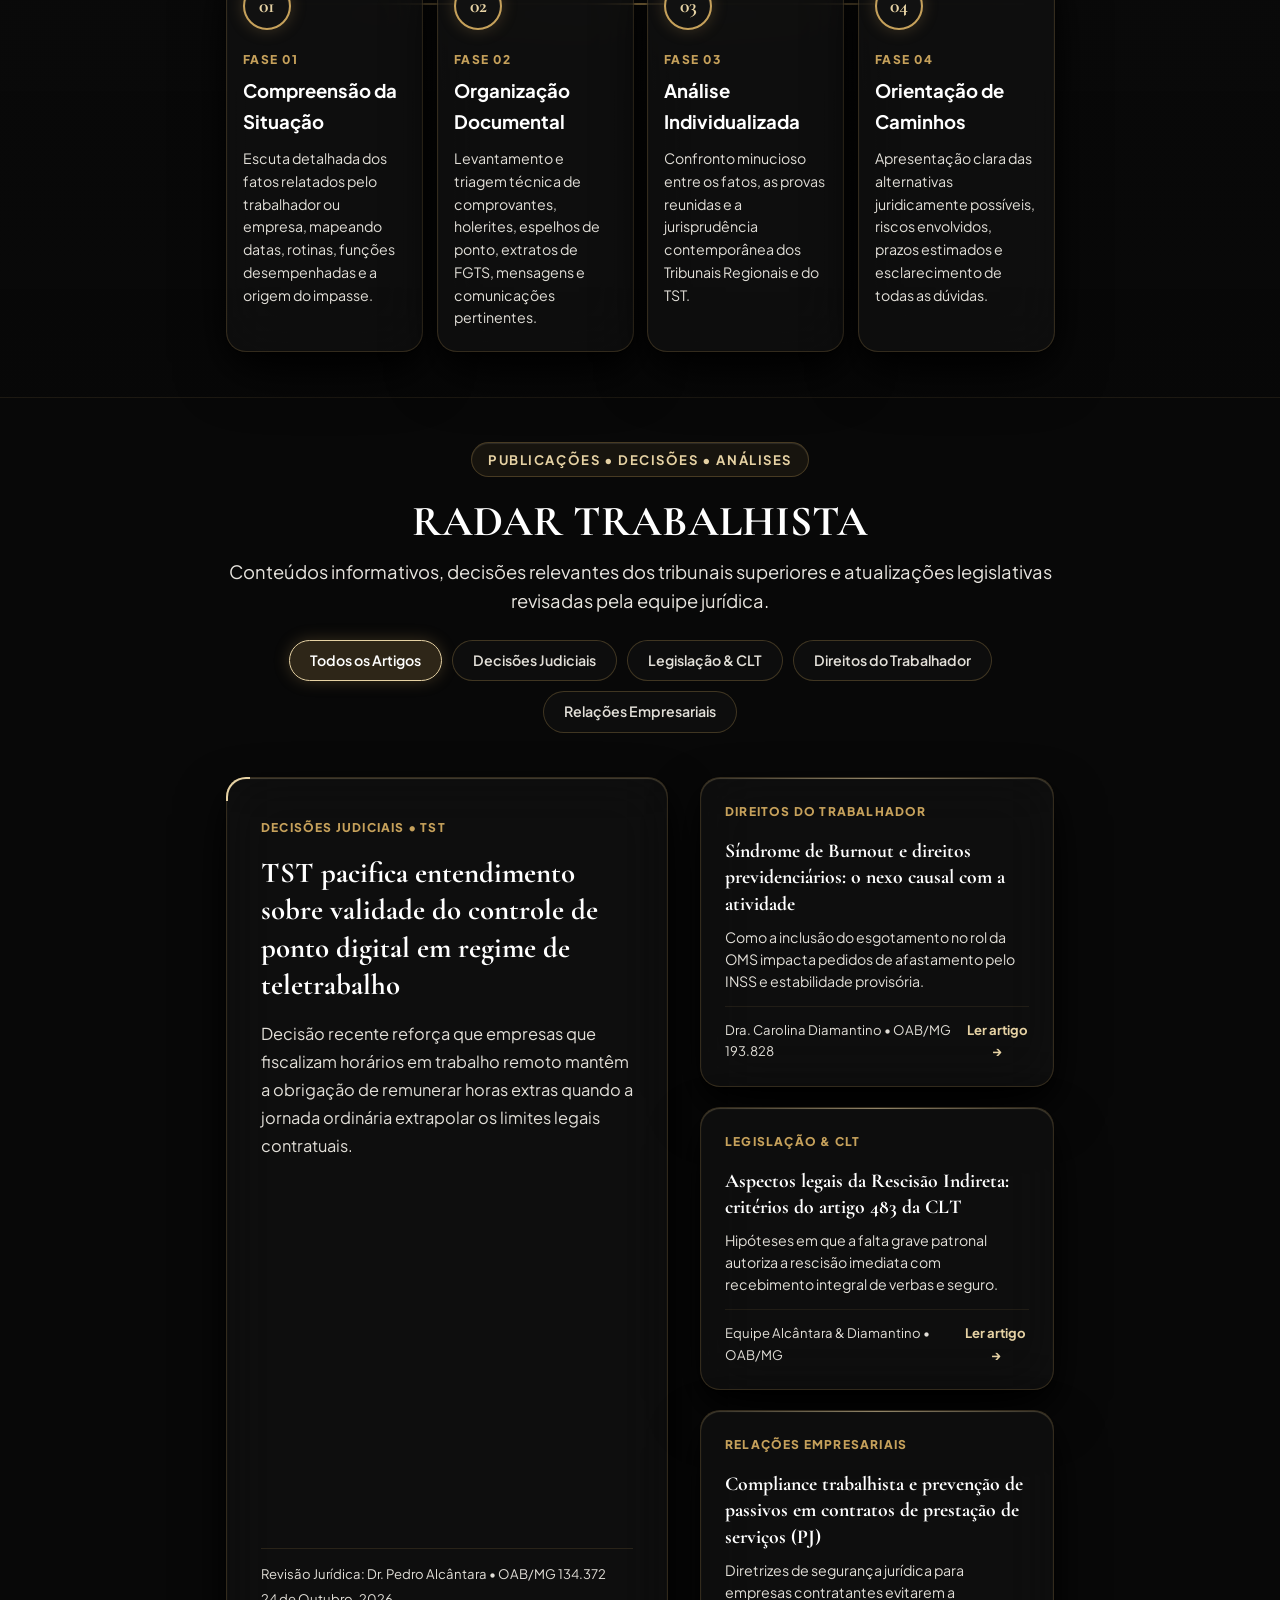
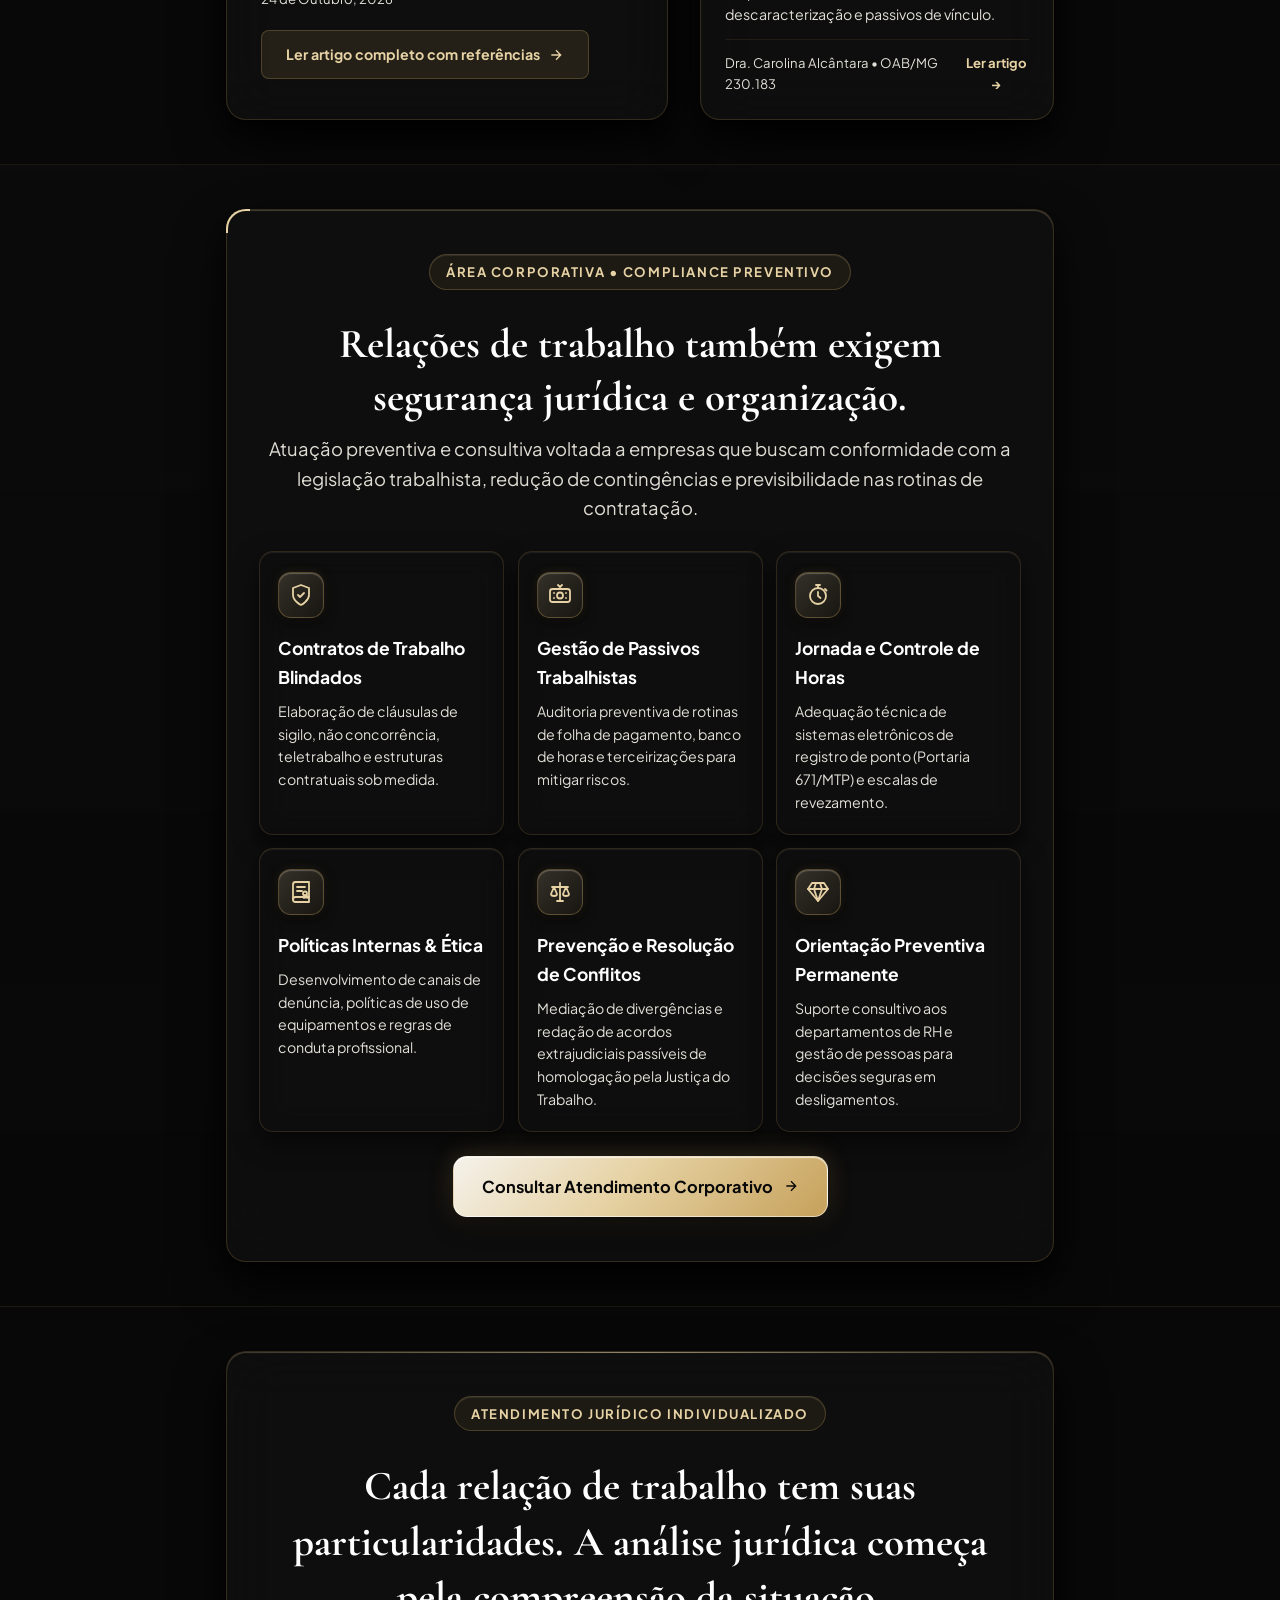
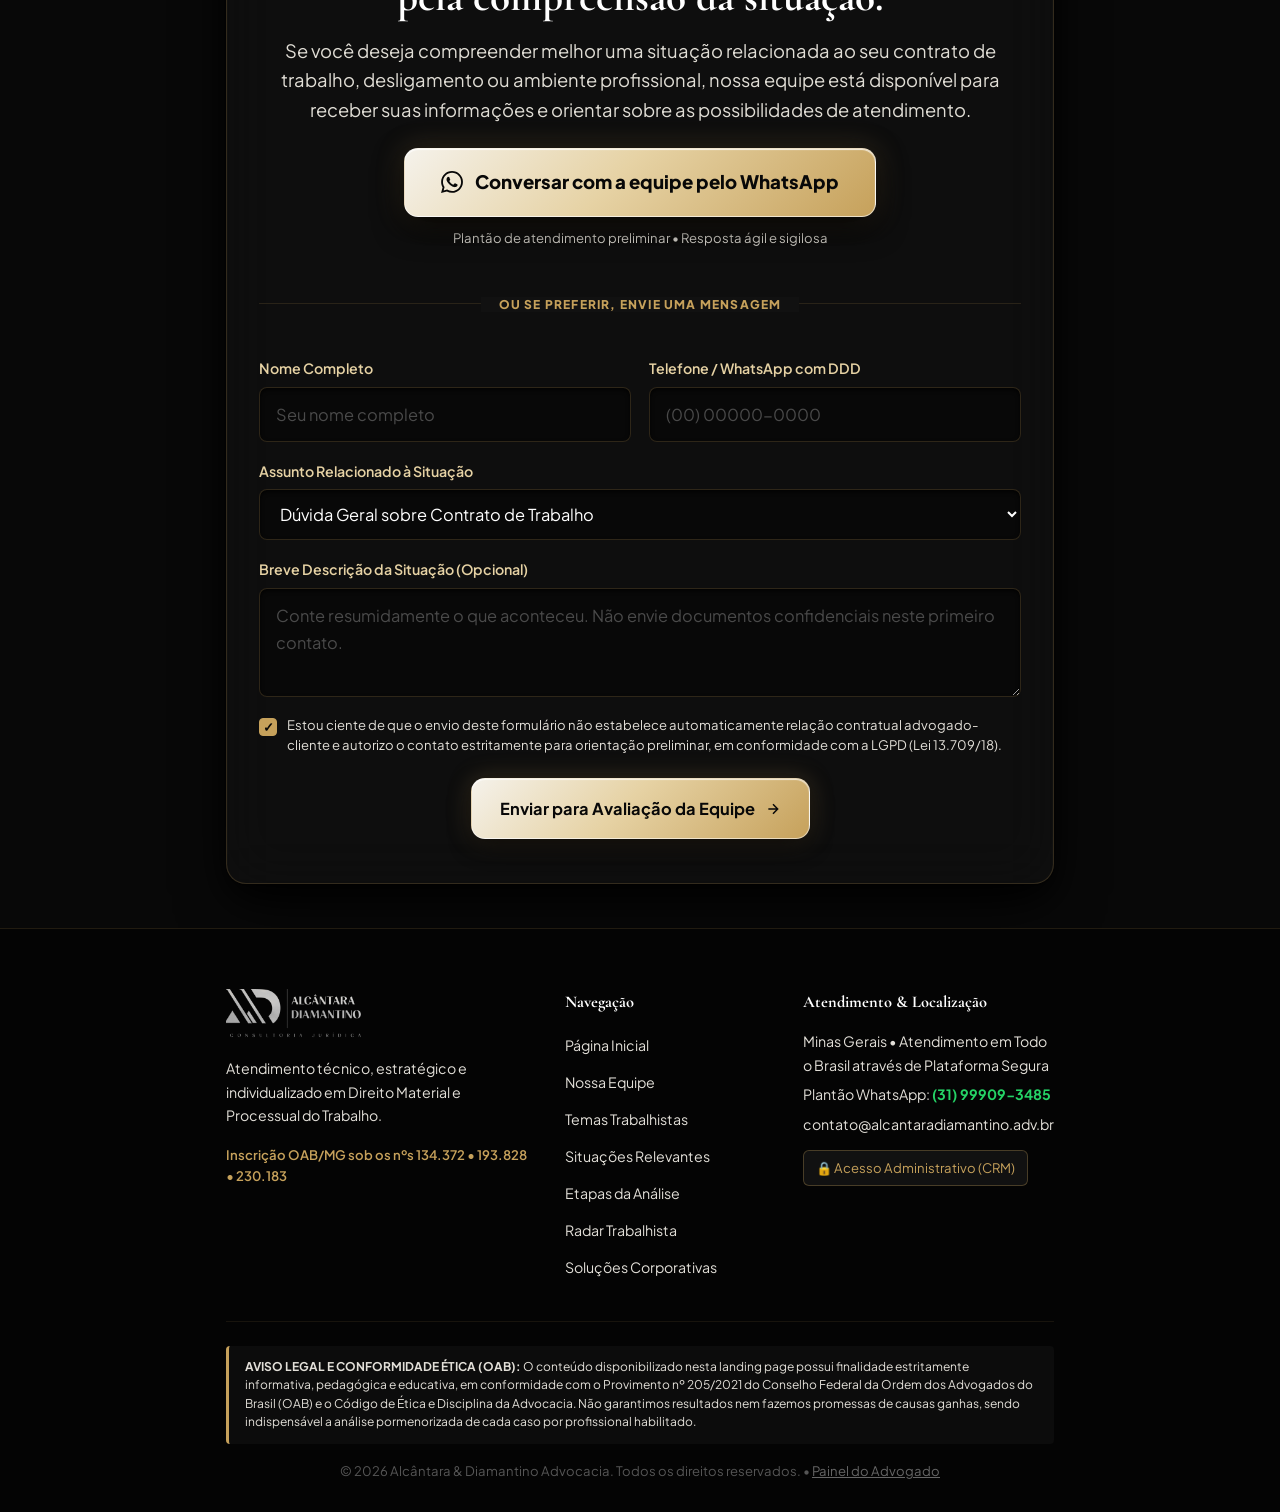
==== commit 6d39aff4: "fix(modal): ampliar modal de captura para ocupar a tela e aumentar fontes no celular" ====
--- a/index.html
+++ b/index.html
@@ -1223,40 +1223,40 @@
        MODAL DE CONEXÃO RÁPIDA: NOME + WHATSAPP (ACIONADO POR BOTÃO OU FIM DE PÁGINA)
        ====================================================================== -->
   <div id="lead-modal" class="modal-backdrop" aria-hidden="true" role="dialog" aria-modal="true">
-    <div class="modal-dialog obsidian-card" style="max-width: 480px; text-align: center; padding: 34px 28px;">
+    <div class="modal-dialog modal-lead-dialog obsidian-card">
       <div class="gold-corner-accent"></div>
       
-      <button class="modal-close-btn" onclick="closeLeadModal()" aria-label="Fechar janela">
-        <svg viewBox="0 0 24 24" width="18" height="18" fill="none" stroke="currentColor" stroke-width="2">
+      <button class="modal-close-btn modal-lead-close" onclick="closeLeadModal()" aria-label="Fechar janela">
+        <svg viewBox="0 0 24 24" width="22" height="22" fill="none" stroke="currentColor" stroke-width="2.5">
           <line x1="18" y1="6" x2="6" y2="18"></line>
           <line x1="6" y1="6" x2="18" y2="18"></line>
         </svg>
       </button>
 
-      <div style="text-align: center; margin-bottom: 8px;">
-        <img src="assets/logo.png" alt="Alcântara & Diamantino Consultoria Jurídica" class="modal-logo-img">
-      </div>
-      <div class="modal-badge-gold">ATENDIMENTO SIGILOSO &bull; ALCÂNTARA &amp; DIAMANTINO</div>
-      <h3 class="modal-title-editorial" style="font-size: 1.55rem; margin-bottom: 8px;">
-        Fale com Nossa Equipe Jurídica
-      </h3>
-      <p style="font-size: 0.8125rem; color: #A3A3A3; line-height: 1.55; margin-bottom: 22px;">
-        Preencha seus dados para direcionamento imediato aos advogados <strong>Dr. Pedro Alcântara</strong>, <strong>Dra. Carolina Alcântara</strong> e <strong>Dra. Carolina Diamantino</strong>:
-      </p>
-
-      <form onsubmit="handleScrollLeadSubmit(event)">
-        <div style="display: flex; flex-direction: column; gap: 15px; text-align: left; margin-bottom: 22px;">
-          <div>
-            <label class="lux-label" for="scroll-nome">Nome Completo</label>
-            <input type="text" id="scroll-nome" class="lux-input" placeholder="Seu nome completo" required>
-          </div>
-          <div>
-            <label class="lux-label" for="scroll-tel">Telefone / WhatsApp com DDD</label>
-            <input type="tel" id="scroll-tel" class="lux-input" placeholder="(00) 00000-0000" required>
-          </div>
-          <div>
-            <label class="lux-label" for="scroll-assunto">Assunto Relacionado à Situação</label>
-            <select id="scroll-assunto" class="lux-input" required>
+      <div class="modal-lead-header">
+        <img src="assets/logo.png" alt="Alcântara & Diamantino Consultoria Jurídica" class="modal-lead-logo">
+        <div class="modal-badge-gold">ATENDIMENTO PRELIMINAR SEM COMPROMISSO</div>
+        <h3 class="modal-title-editorial modal-lead-title">
+          Antes de ir: gostaria que um advogado avalie o seu caso?
+        </h3>
+        <p class="modal-lead-subtitle">
+          Deixe seu nome, telefone e assunto para que nossa equipe entre em contato de forma sigilosa pelo WhatsApp:
+        </p>
+      </div>
+
+      <form onsubmit="handleScrollLeadSubmit(event)" class="modal-lead-form">
+        <div class="modal-lead-fields">
+          <div class="modal-lead-group">
+            <label class="modal-lead-label" for="scroll-nome">Nome Completo</label>
+            <input type="text" id="scroll-nome" class="modal-lead-input" placeholder="Seu nome completo" required>
+          </div>
+          <div class="modal-lead-group">
+            <label class="modal-lead-label" for="scroll-tel">Telefone / WhatsApp com DDD</label>
+            <input type="tel" id="scroll-tel" class="modal-lead-input" placeholder="(00) 00000-0000" required>
+          </div>
+          <div class="modal-lead-group">
+            <label class="modal-lead-label" for="scroll-assunto">Assunto Relacionado à Situação</label>
+            <select id="scroll-assunto" class="modal-lead-input modal-lead-select" required>
               <option value="Dúvida Geral sobre Contrato de Trabalho">Dúvida Geral sobre Contrato de Trabalho</option>
               <option value="Rescisão do Contrato / Justa Causa">Rescisão do Contrato / Justa Causa</option>
               <option value="Horas Extras e Intervalos">Horas Extras e Intervalos</option>
@@ -1271,10 +1271,10 @@
           </div>
         </div>
 
-        <button type="submit" class="btn-whatsapp-gold btn-block" style="padding: 14px 20px; font-size: 0.9375rem; border-radius: 40px;">
+        <button type="submit" class="btn-whatsapp-gold btn-block modal-lead-btn">
           <span class="btn-sheen"></span>
-          <span class="btn-content" style="justify-content: center; gap: 10px;">
-            <svg viewBox="0 0 24 24" width="20" height="20" fill="currentColor">
+          <span class="btn-content modal-lead-btn-content">
+            <svg viewBox="0 0 24 24" width="26" height="26" fill="currentColor">
               <path d="M.057 24l1.687-6.163c-1.041-1.804-1.588-3.849-1.587-5.946.003-6.556 5.338-11.891 11.893-11.891 3.181.001 6.167 1.24 8.413 3.488 2.245 2.248 3.481 5.236 3.48 8.414-.003 6.557-5.338 11.892-11.893 11.892-1.99-.001-3.951-.5-5.688-1.448l-6.305 1.654zm6.597-3.807c1.676.995 3.276 1.591 5.392 1.592 5.448 0 9.886-4.434 9.889-9.885.002-5.462-4.415-9.89-9.881-9.892-5.452 0-9.887 4.434-9.889 9.884-.001 2.225.651 3.891 1.746 5.634l-.999 3.648 3.742-.981zm11.387-5.464c-.074-.124-.272-.198-.57-.347-.297-.149-1.758-.868-2.031-.967-.272-.099-.47-.149-.669.149-.198.297-.768.967-.941 1.165-.173.198-.347.223-.644.074-.297-.149-1.255-.462-2.39-1.475-.883-.788-1.48-1.761-1.653-2.059-.173-.297-.018-.458.13-.606.134-.133.297-.347.446-.521.151-.172.2-.296.3-.495.099-.198.05-.372-.025-.521-.075-.148-.669-1.611-.916-2.206-.242-.579-.487-.501-.669-.51l-.57-.01c-.198 0-.52.074-.792.372s-1.04 1.016-1.04 2.479 1.065 2.876 1.213 3.074c.149.198 2.095 3.2 5.076 4.487.709.306 1.263.489 1.694.626.712.226 1.36.194 1.872.118.571-.085 1.758-.719 2.006-1.413.248-.695.248-1.29.173-1.414z"/>
             </svg>
             <span>Falar com Advogado no WhatsApp</span>
--- a/styles.css
+++ b/styles.css
@@ -1731,11 +1731,11 @@
 
 .modal-dialog {
   position: relative;
-  width: 100%;
-  max-width: 680px;
-  max-height: 85vh;
+  width: 95%;
+  max-width: 800px;
+  max-height: 90vh;
   overflow-y: auto;
-  padding: 40px 32px;
+  padding: 44px 36px 40px;
   transform: scale(0.95);
   transition: transform 0.3s var(--ease-cinematic);
 }
@@ -1744,12 +1744,160 @@
   transform: scale(1);
 }
 
+/* ==========================================================================
+   MODAL DE CAPTURA RÁPIDA / CONEXÃO (AMPLIADO, ULTRA LEGÍVEL NO TELEFONE)
+   ========================================================================== */
+.modal-lead-dialog {
+  width: 95%;
+  max-width: 800px;
+  padding: 44px 36px 40px;
+  border-radius: 24px;
+  background: #0E0E0E;
+  border: 1.5px solid rgba(198, 161, 91, 0.45);
+  box-shadow: 
+    0 24px 60px rgba(0, 0, 0, 0.95), 
+    inset 0 1px 2px rgba(255, 255, 255, 0.2),
+    0 0 40px rgba(198, 161, 91, 0.12);
+  text-align: center;
+  position: relative;
+}
+
+.modal-lead-logo {
+  height: 52px;
+  max-height: 52px;
+  width: auto;
+  object-fit: contain;
+  display: block;
+  margin: 0 auto 14px;
+}
+
+.modal-lead-title {
+  font-family: var(--font-serif);
+  font-size: 2.25rem !important;
+  font-weight: 700;
+  line-height: 1.22;
+  color: #FFFFFF !important;
+  margin-bottom: 12px !important;
+}
+
+.modal-lead-subtitle {
+  font-size: 1.15rem !important;
+  color: #E8E5DF !important;
+  line-height: 1.6 !important;
+  font-weight: 500;
+  margin: 0 auto 24px !important;
+  max-width: 660px;
+}
+
+.modal-lead-subtitle strong {
+  color: #FFFFFF;
+}
+
+.modal-lead-fields {
+  display: flex;
+  flex-direction: column;
+  gap: 18px;
+  text-align: left;
+  margin-bottom: 26px;
+}
+
+.modal-lead-group {
+  display: flex;
+  flex-direction: column;
+  gap: 8px;
+}
+
+.modal-lead-label {
+  font-size: 1.05rem;
+  font-weight: 700;
+  color: #FFFFFF;
+  letter-spacing: 0.02em;
+}
+
+.modal-lead-input {
+  width: 100%;
+  padding: 18px 22px;
+  border-radius: 14px;
+  background: #070707;
+  border: 1.5px solid rgba(198, 161, 91, 0.35);
+  color: #FFFFFF;
+  font-size: 1.15rem;
+  box-shadow: inset 0 2px 4px rgba(0, 0, 0, 0.85);
+  outline: none;
+  min-height: 60px;
+  box-sizing: border-box;
+  transition: var(--transition-fast);
+}
+
+.modal-lead-input::placeholder {
+  color: #777777;
+  font-size: 1.1rem;
+}
+
+.modal-lead-input:focus {
+  border-color: #E6D2A4;
+  box-shadow: 
+    inset 0 2px 4px rgba(0, 0, 0, 0.85),
+    0 0 0 3px rgba(198, 161, 91, 0.3);
+}
+
+.modal-lead-select {
+  appearance: none;
+  -webkit-appearance: none;
+  background-image: url("data:image/svg+xml;charset=UTF-8,%3csvg xmlns='http://www.w3.org/2000/svg' viewBox='0 0 24 24' fill='none' stroke='%23C6A15B' stroke-width='2.5' stroke-linecap='round' stroke-linejoin='round'%3e%3cpolyline points='6 9 12 15 18 9'%3e%3c/polyline%3e%3c/svg%3e");
+  background-repeat: no-repeat;
+  background-position: right 20px center;
+  background-size: 20px;
+  cursor: pointer;
+  padding-right: 48px;
+}
+
+.modal-lead-select option {
+  background: #141414;
+  color: #FFFFFF;
+  padding: 12px;
+  font-size: 1.1rem;
+}
+
+.modal-lead-btn {
+  padding: 20px 28px !important;
+  font-size: 1.25rem !important;
+  font-weight: 800 !important;
+  border-radius: 50px !important;
+  min-height: 64px;
+  display: flex;
+  align-items: center;
+  justify-content: center;
+}
+
+.modal-lead-btn-content {
+  display: inline-flex;
+  align-items: center;
+  justify-content: center;
+  gap: 12px;
+}
+
+.modal-lead-close {
+  width: 48px !important;
+  height: 48px !important;
+  top: 18px !important;
+  right: 18px !important;
+  background: rgba(28, 26, 23, 0.9) !important;
+  border: 1.5px solid rgba(198, 161, 91, 0.4) !important;
+  color: #FFFFFF !important;
+}
+
+.modal-lead-close:hover {
+  background: #C6A15B !important;
+  color: #0A0A0A !important;
+}
+
 .modal-close-btn {
   position: absolute;
-  top: 20px;
-  right: 20px;
-  width: 36px;
-  height: 36px;
+  top: 18px;
+  right: 18px;
+  width: 44px;
+  height: 44px;
   border-radius: 50%;
   background: #141414;
   border: 1px solid var(--color-gold-border);
@@ -1768,25 +1916,25 @@
 }
 
 .modal-badge-gold {
-  font-size: 0.6875rem;
+  font-size: 0.95rem;
   font-weight: 800;
   letter-spacing: 0.12em;
   color: var(--color-gold-metallic);
   text-transform: uppercase;
-  margin-bottom: 8px;
+  margin-bottom: 12px;
 }
 
 .modal-title-editorial {
   font-family: var(--font-serif);
-  font-size: 1.6rem;
+  font-size: 2.15rem;
   font-weight: 700;
   color: var(--color-white-lux);
-  line-height: 1.3;
-  margin-bottom: 18px;
+  line-height: 1.25;
+  margin-bottom: 16px;
 }
 
 .modal-body-editorial {
-  font-size: 0.9375rem;
+  font-size: 1.15rem;
   color: var(--color-silver-muted);
   line-height: 1.7;
 }
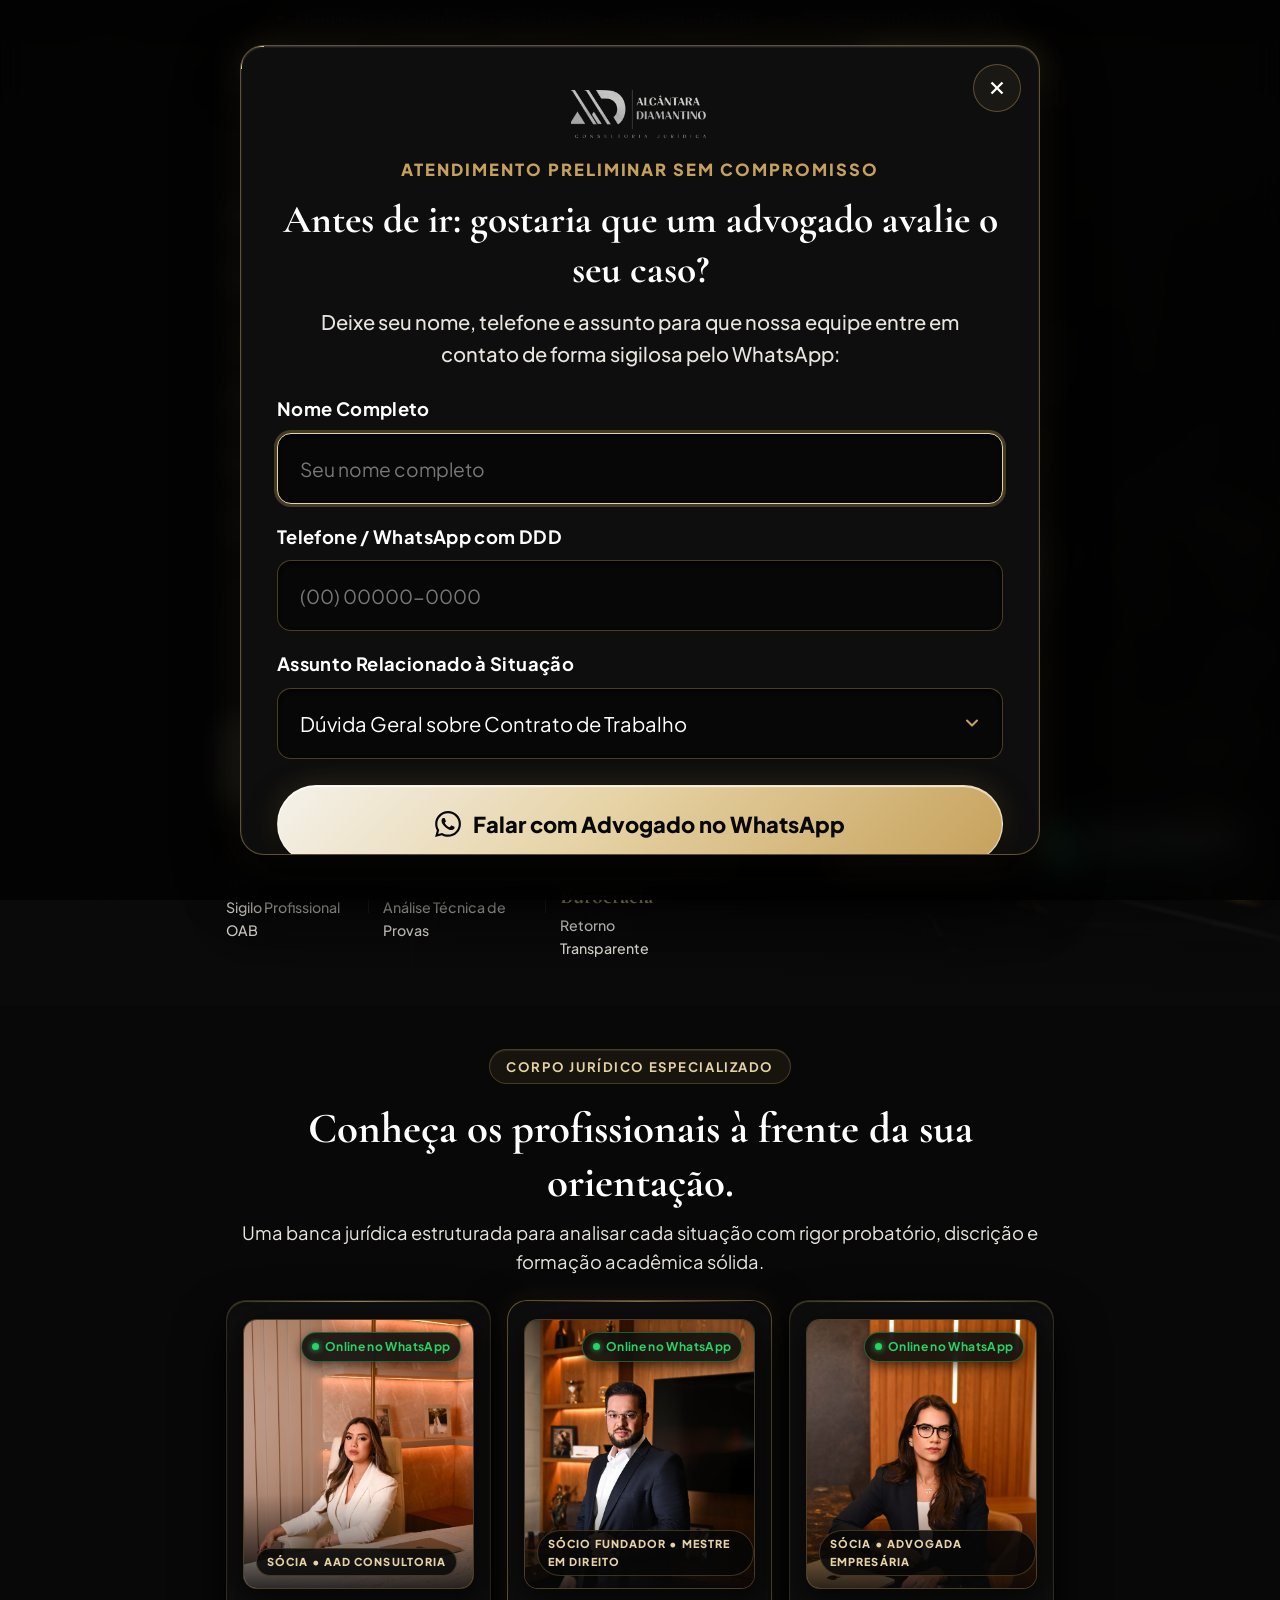
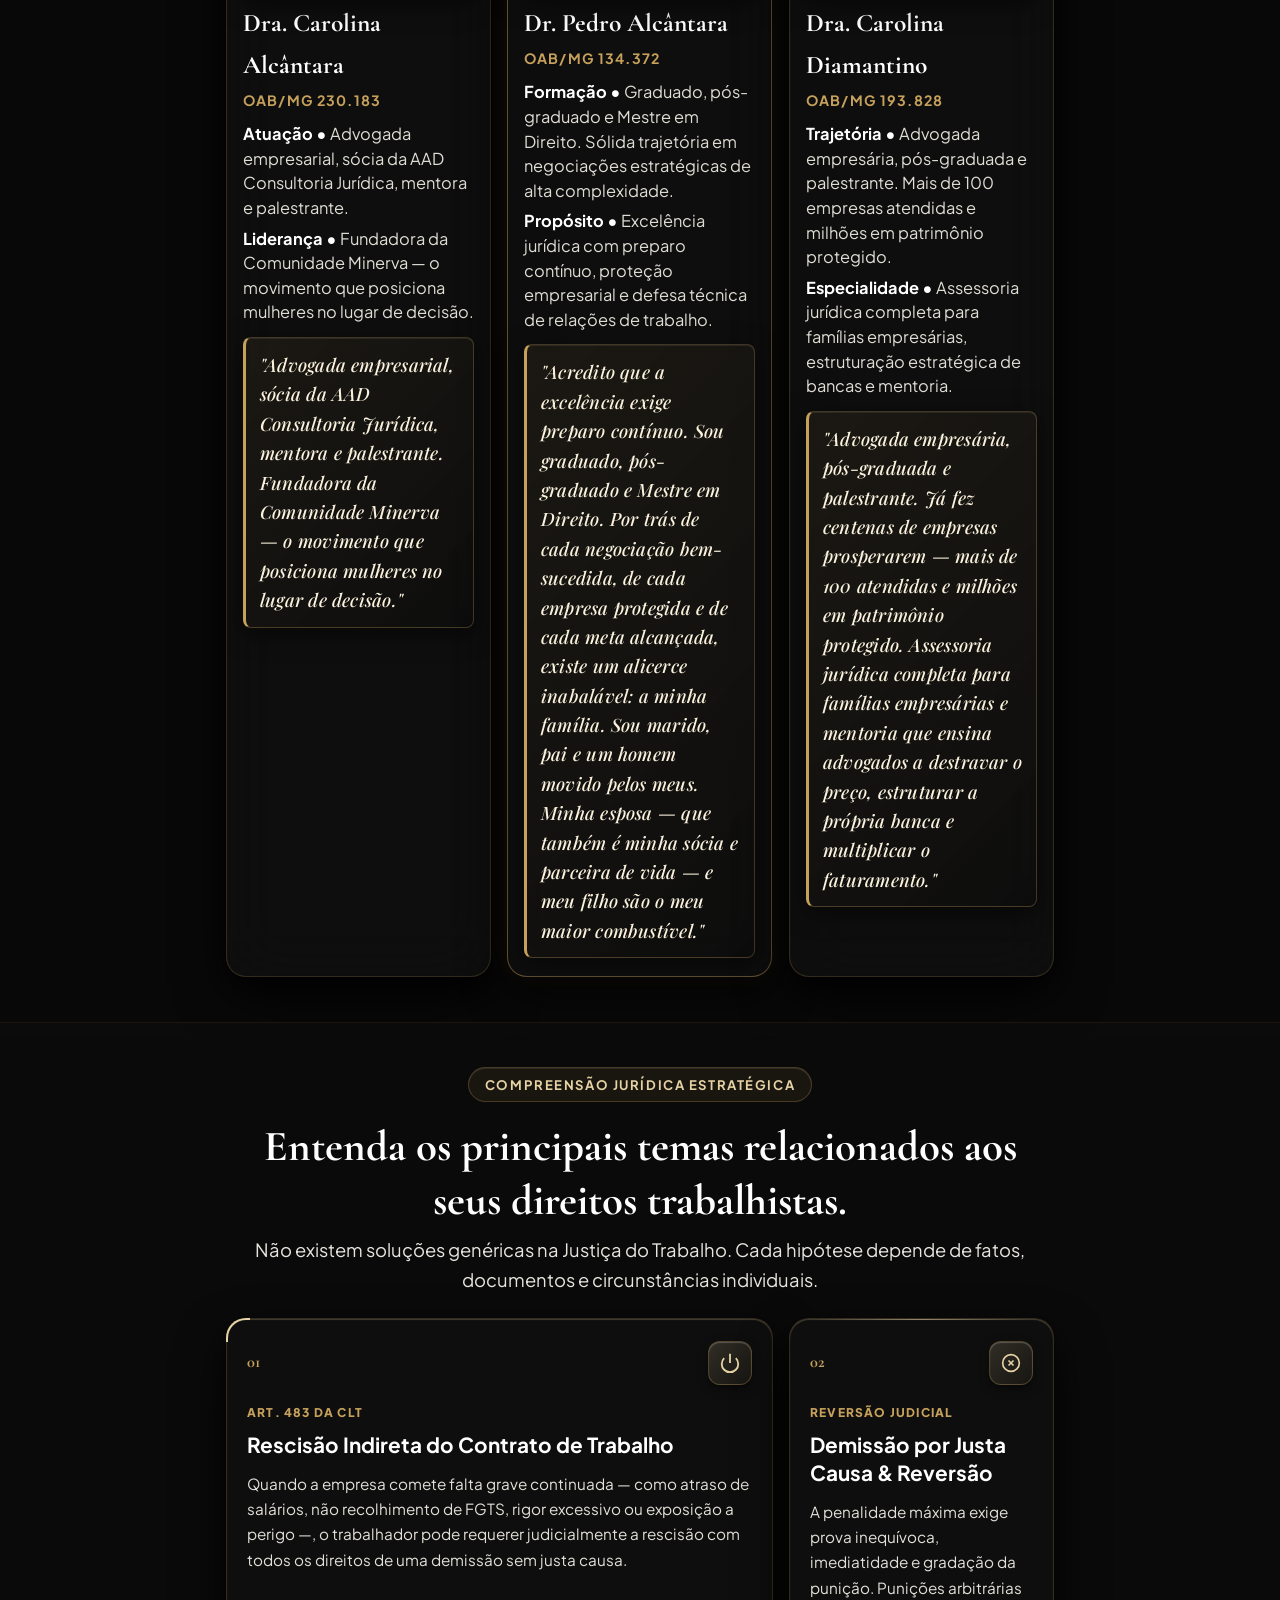
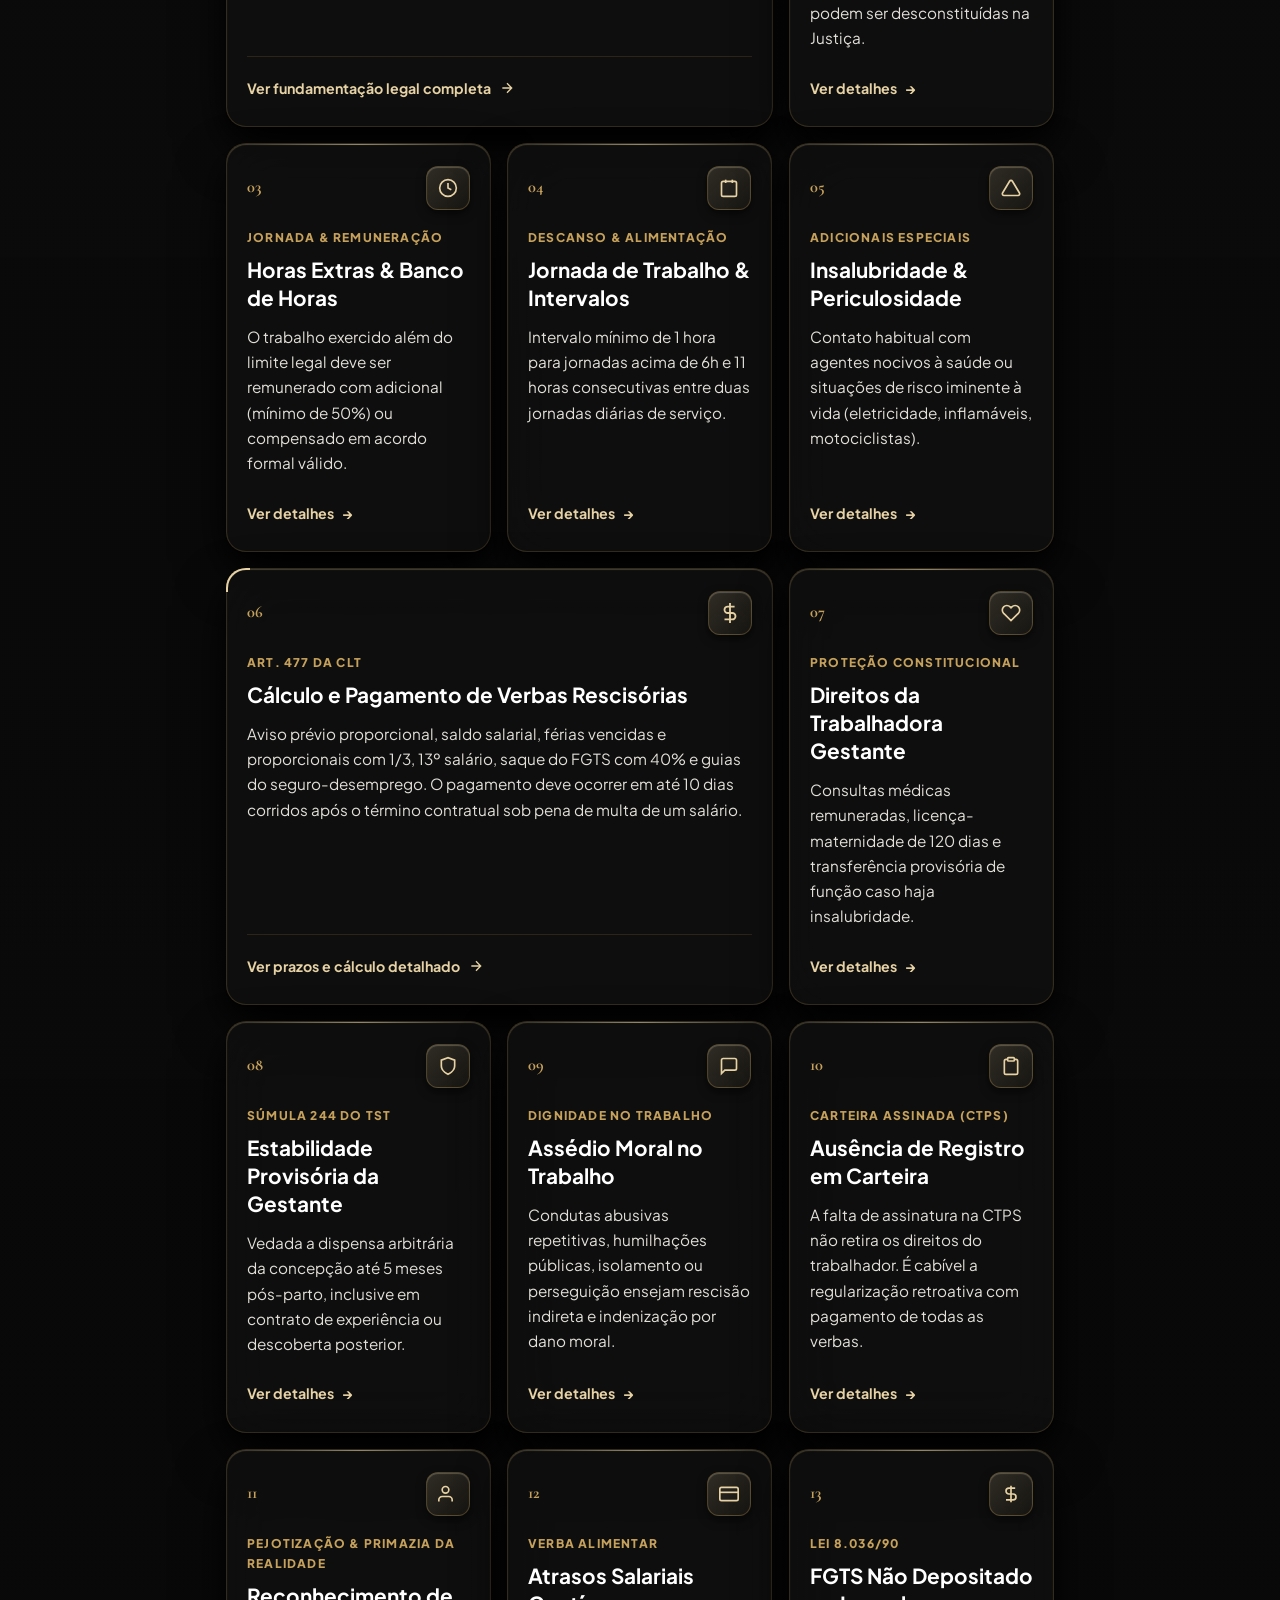
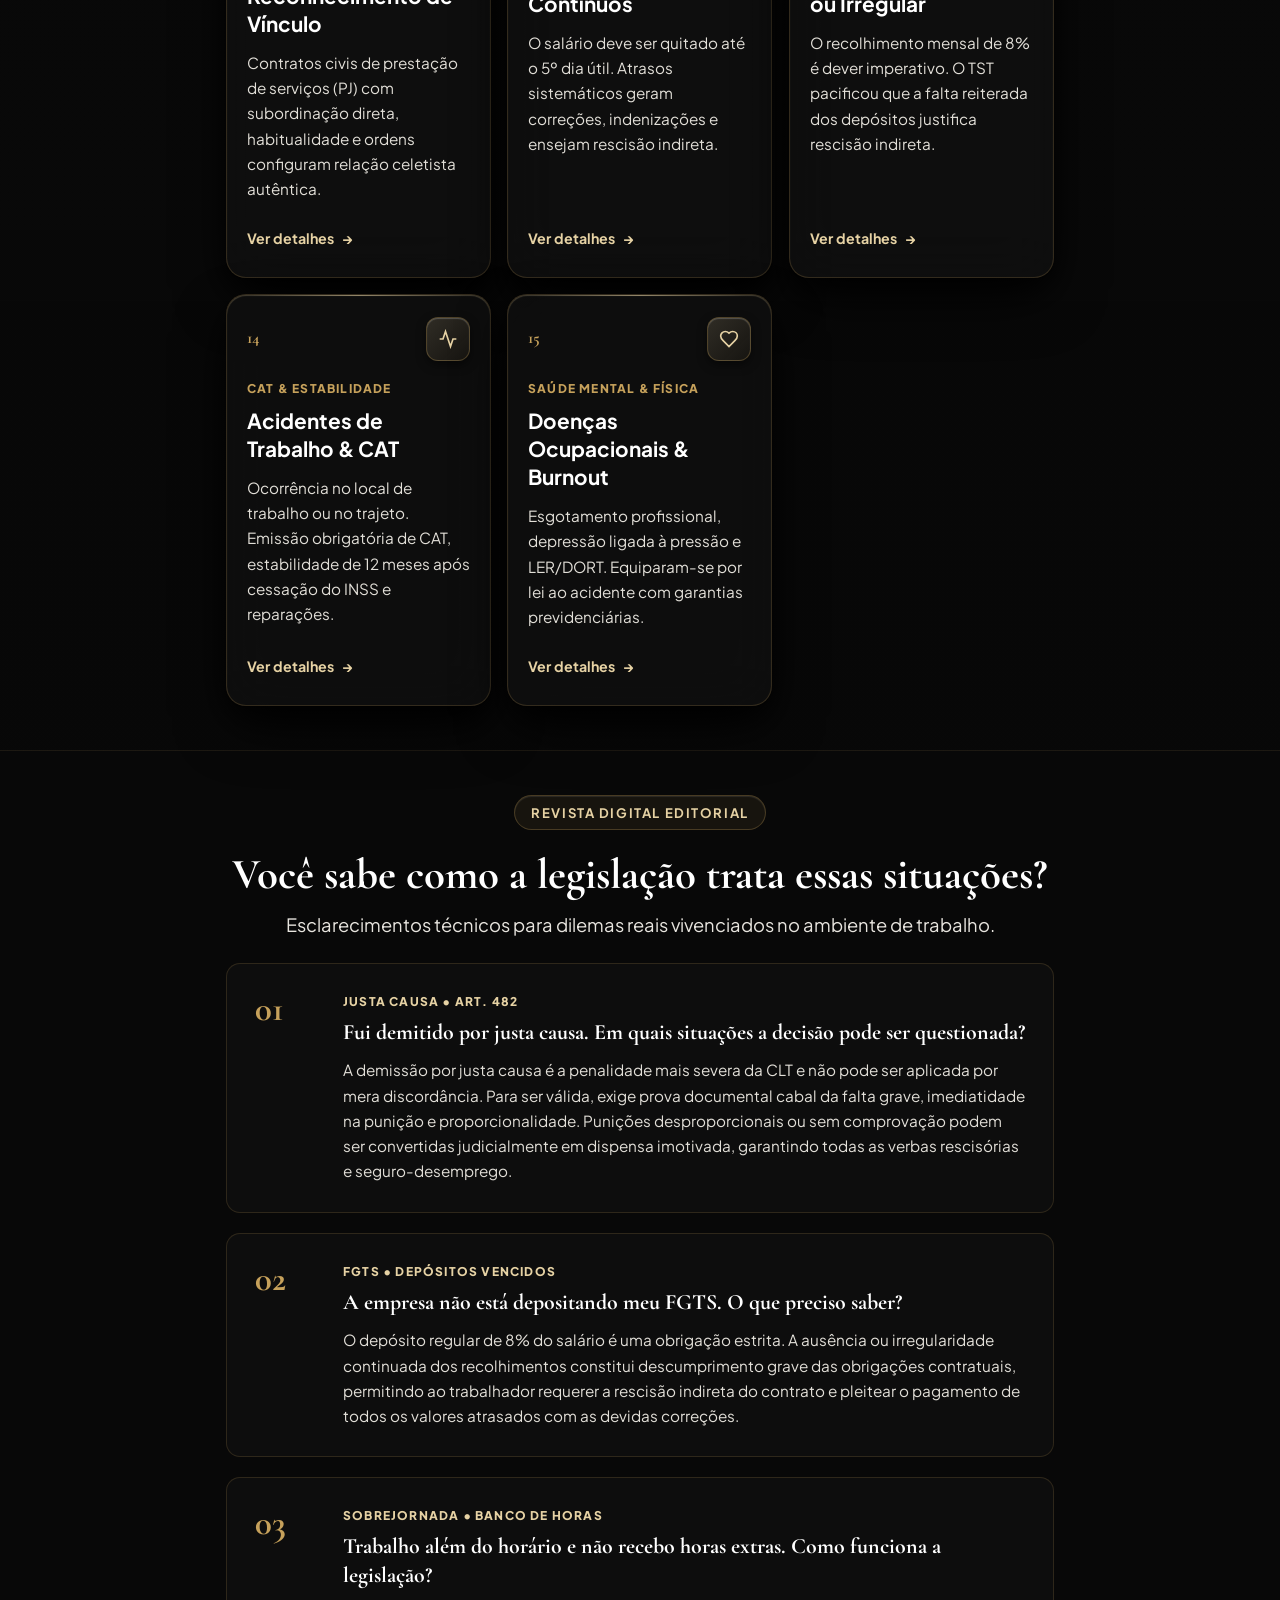
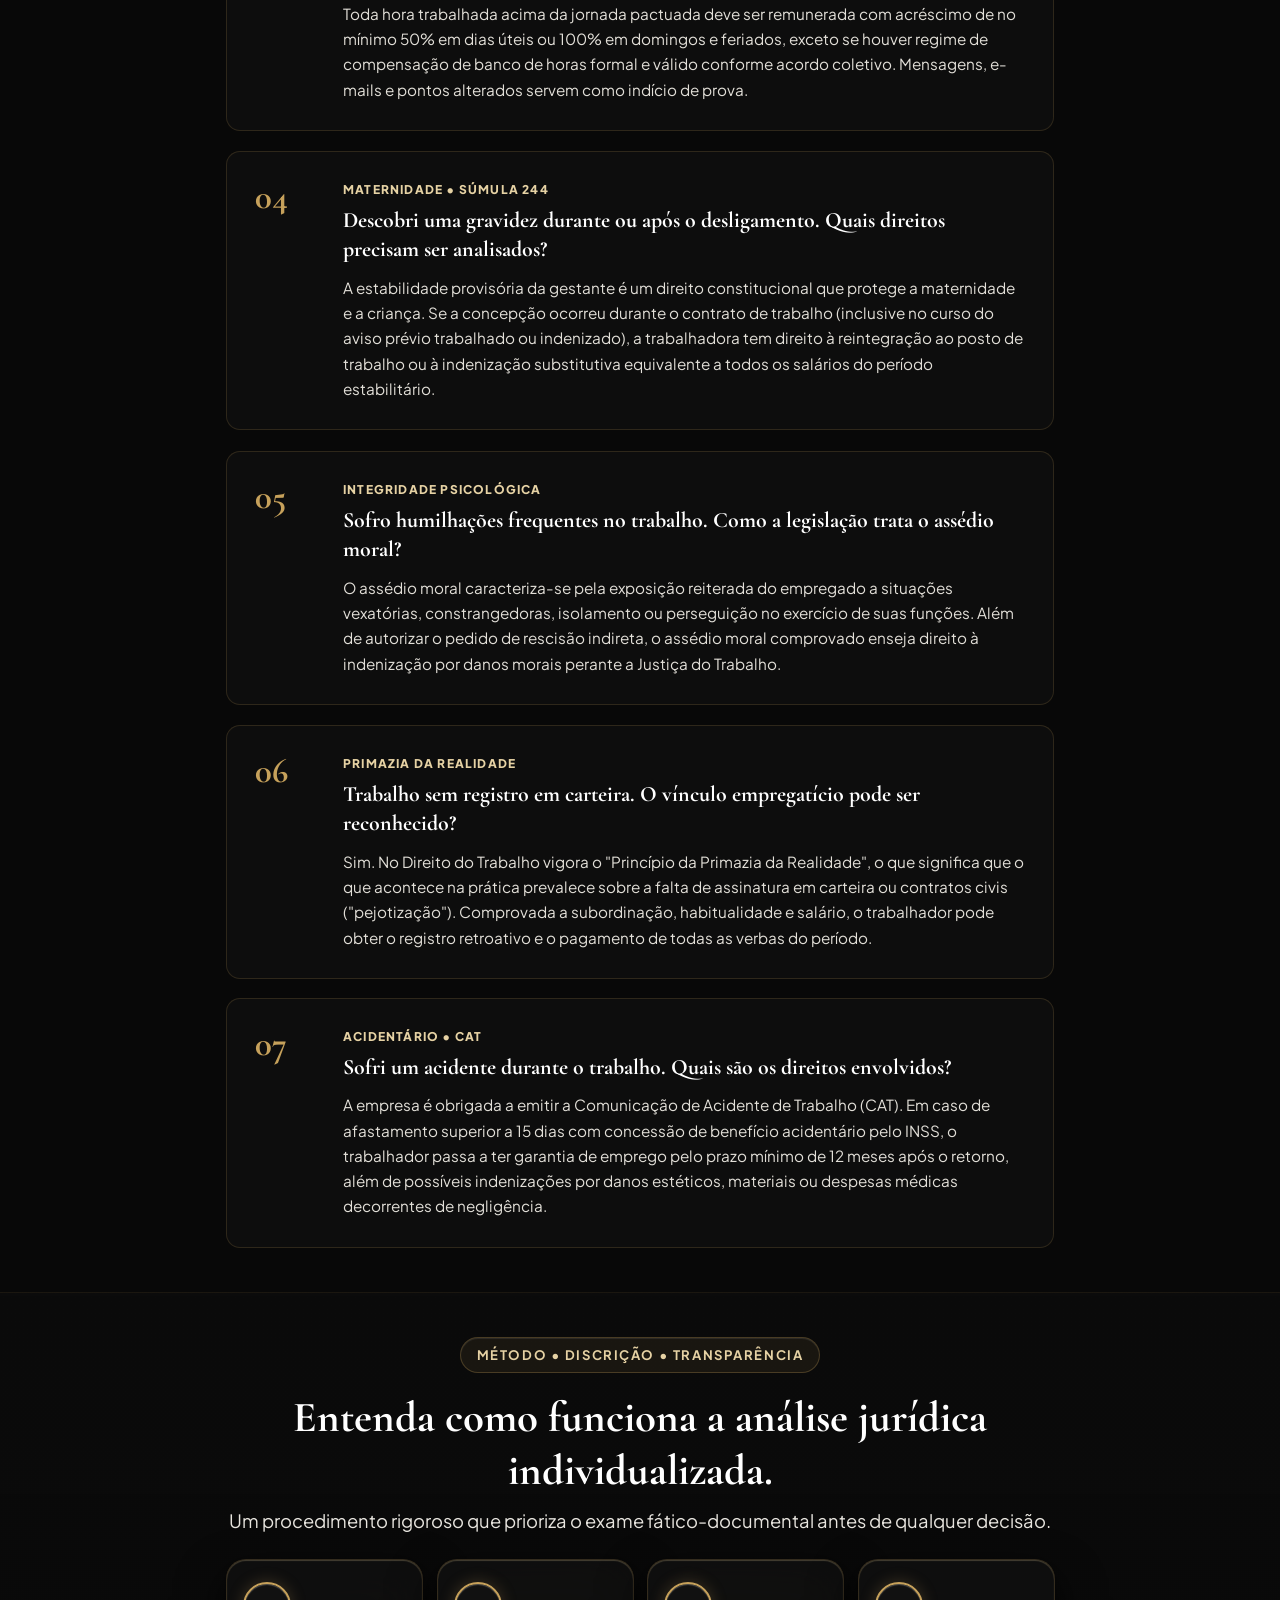
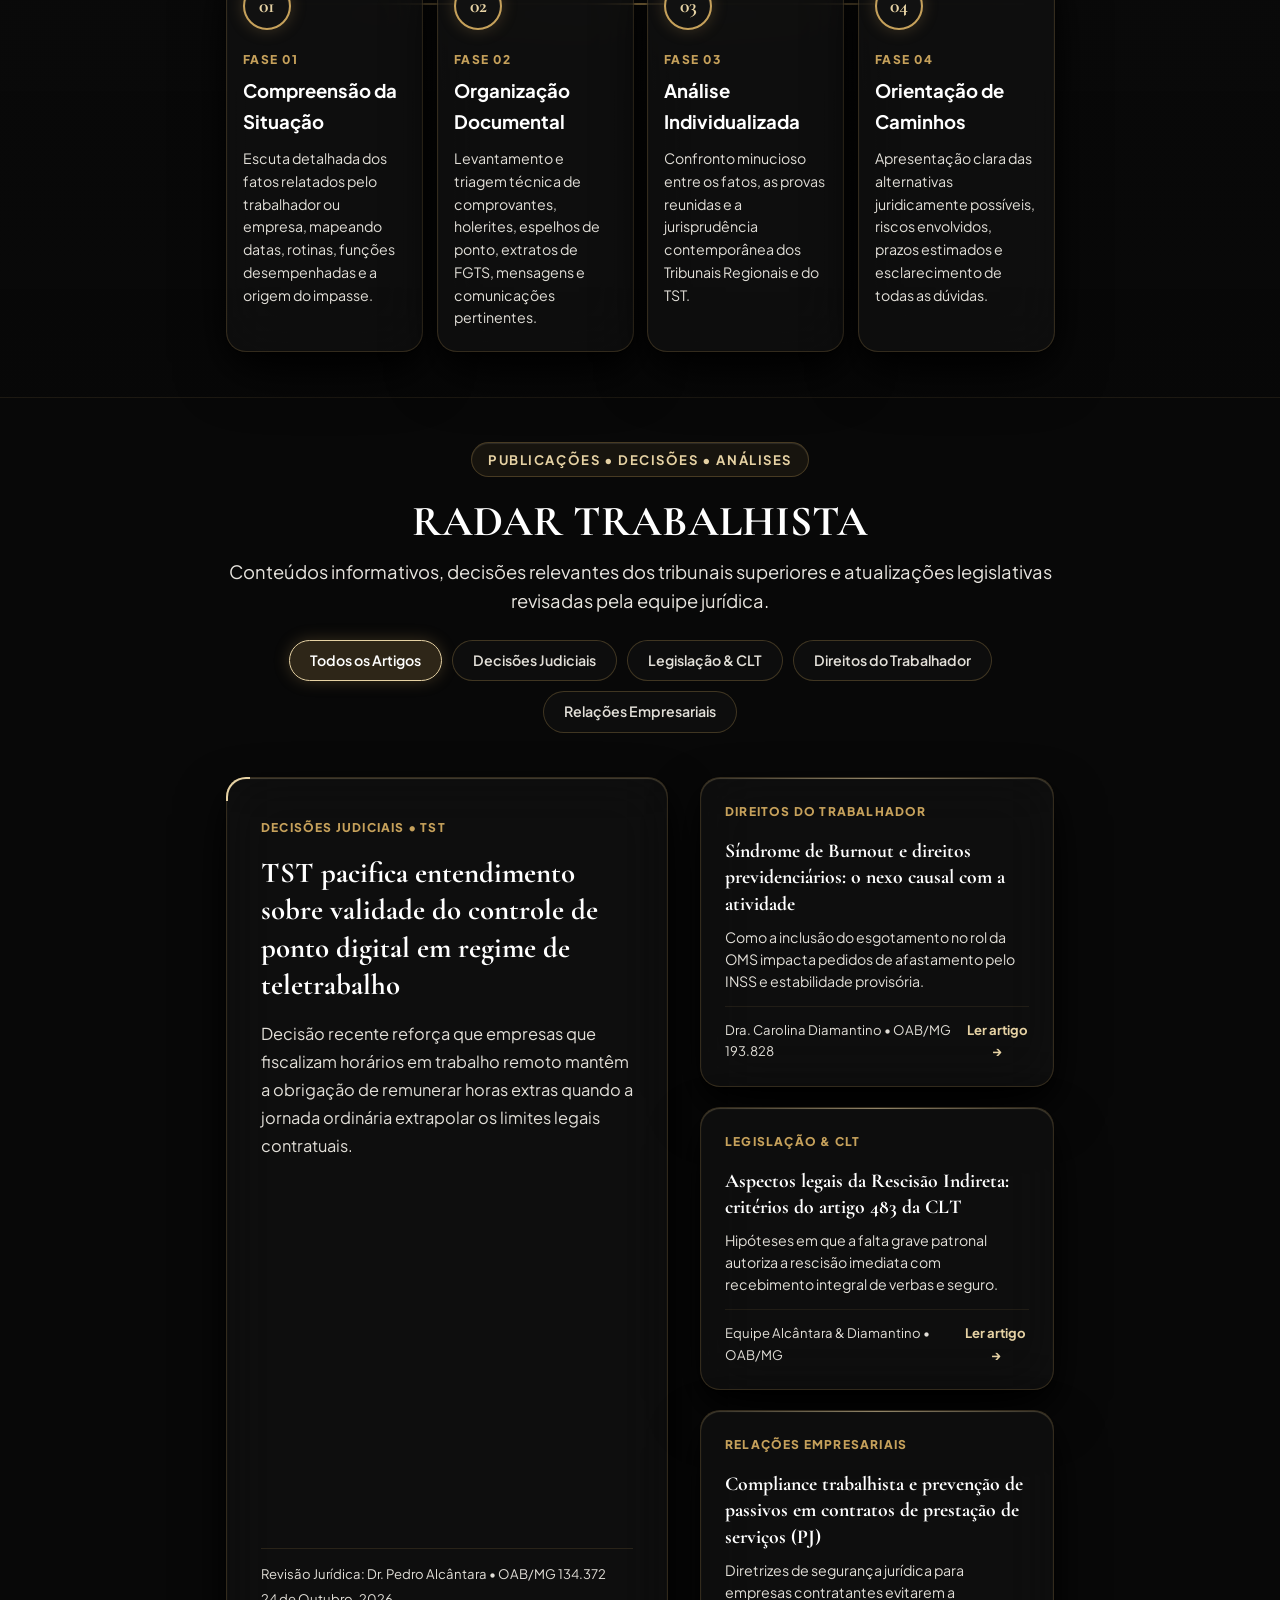
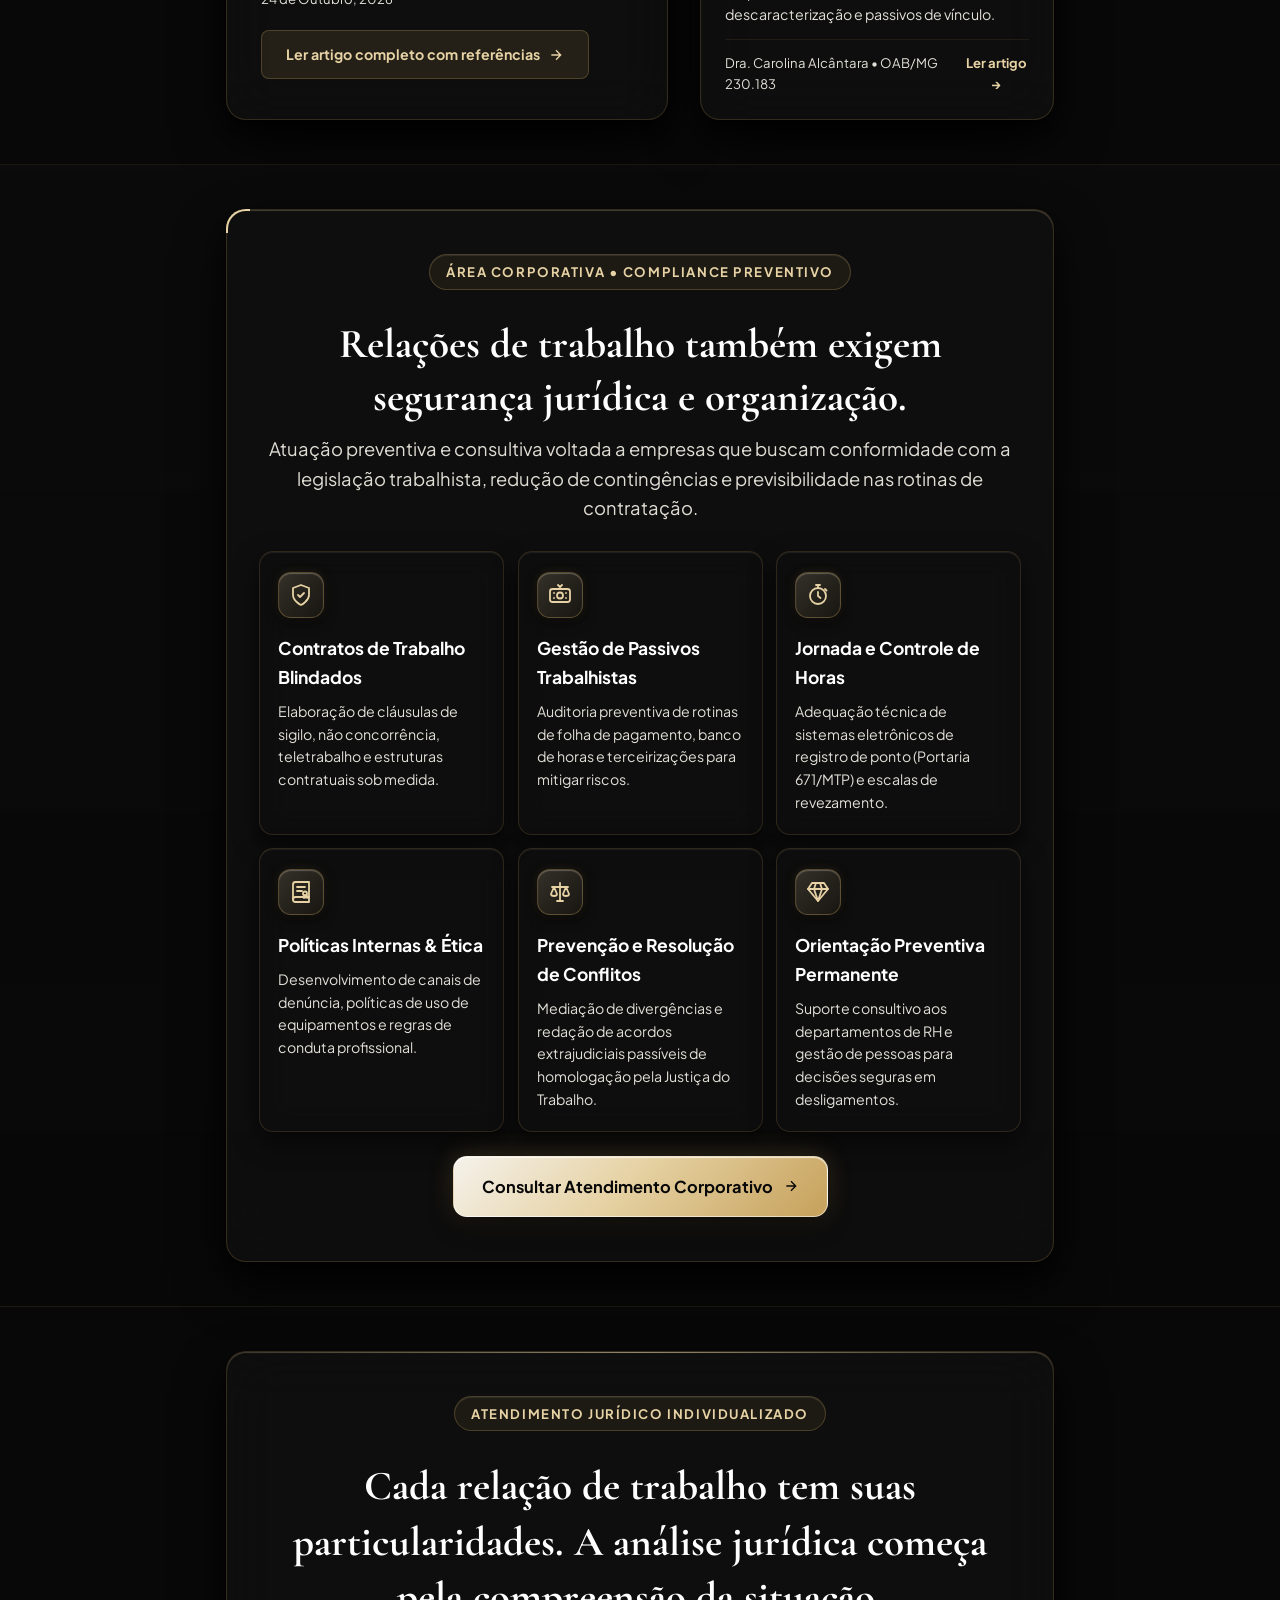
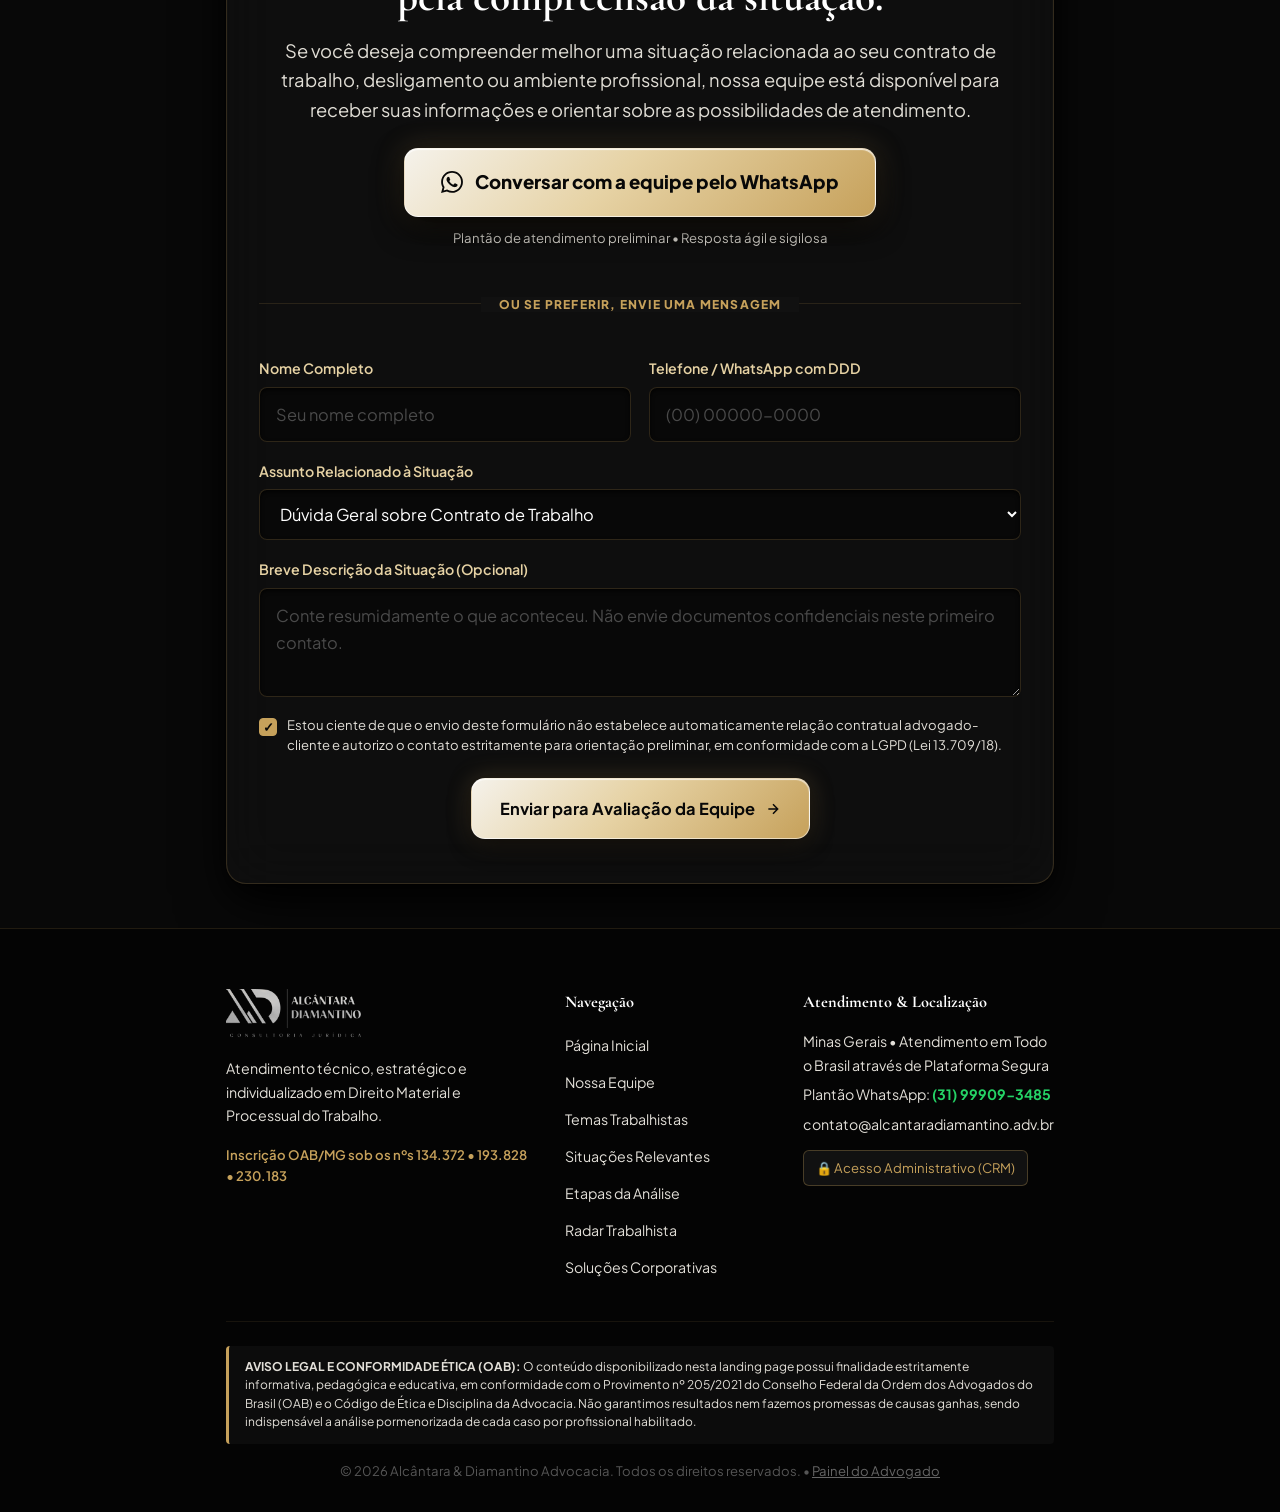
==== commit 217ebd9f: "feat(branding): adicionar logotipo oficial como favicon, icone de abas e card de compartilhamento do" ====
--- a/index.html
+++ b/index.html
@@ -10,16 +10,32 @@
   <meta name="keywords" content="direito do trabalho, advogado trabalhista, rescisão indireta, horas extras, verbas rescisórias, assédio moral, fgts, justa causa">
   <meta name="author" content="Alcântara & Diamantino Advocacia Trabalhista">
   <meta name="robots" content="index, follow">
-  <link rel="canonical" href="https://exemplo-advocaciatrabalhista.com.br/">
-  <link rel="icon" type="image/png" href="assets/logo-emblem.png">
+  <link rel="canonical" href="https://ocultoaadpro-arch.github.io/direito.trabalhista/">
   <link rel="icon" type="image/svg+xml" href="favicon.svg">
-
-  <!-- Open Graph / Meta Ads -->
+  <link rel="icon" type="image/png" sizes="32x32" href="favicon.png">
+  <link rel="icon" type="image/png" sizes="192x192" href="assets/logo-emblem-192.png">
+  <link rel="apple-touch-icon" sizes="180x180" href="apple-touch-icon.png">
+  <link rel="shortcut icon" href="favicon.ico">
+
+  <!-- Open Graph / WhatsApp / Facebook / LinkedIn / Meta Ads -->
   <meta property="og:type" content="website">
+  <meta property="og:site_name" content="Alcântara & Diamantino Advocacia Trabalhista">
   <meta property="og:title" content="Seus Direitos Merecem Atenção. Sua História Merece Ser Ouvida.">
-  <meta property="og:description" content="Conheça seus direitos trabalhistas e entenda quais caminhos jurídicos podem ser analisados para o seu caso.">
-  <meta property="og:url" content="https://exemplo-advocaciatrabalhista.com.br/">
+  <meta property="og:description" content="Conheça seus direitos trabalhistas e entenda quais caminhos jurídicos podem ser analisados para o seu caso. Atendimento individualizado e sigiloso.">
+  <meta property="og:url" content="https://ocultoaadpro-arch.github.io/direito.trabalhista/">
+  <meta property="og:image" content="https://ocultoaadpro-arch.github.io/direito.trabalhista/assets/og-share-card.jpg">
+  <meta property="og:image:secure_url" content="https://ocultoaadpro-arch.github.io/direito.trabalhista/assets/og-share-card.jpg">
+  <meta property="og:image:type" content="image/jpeg">
+  <meta property="og:image:width" content="1200">
+  <meta property="og:image:height" content="630">
+  <meta property="og:image:alt" content="Alcântara & Diamantino Advocacia Trabalhista">
   <meta property="og:locale" content="pt_BR">
+
+  <!-- Twitter Card -->
+  <meta name="twitter:card" content="summary_large_image">
+  <meta name="twitter:title" content="Seus Direitos Merecem Atenção. Sua História Merece Ser Ouvida.">
+  <meta name="twitter:description" content="Conheça seus direitos trabalhistas e entenda quais caminhos jurídicos podem ser analisados para o seu caso.">
+  <meta name="twitter:image" content="https://ocultoaadpro-arch.github.io/direito.trabalhista/assets/og-share-card.jpg">
 
   <!-- Google Fonts: Editorial Serif + Modern Tech Sans -->
   <link rel="preconnect" href="https://fonts.googleapis.com">
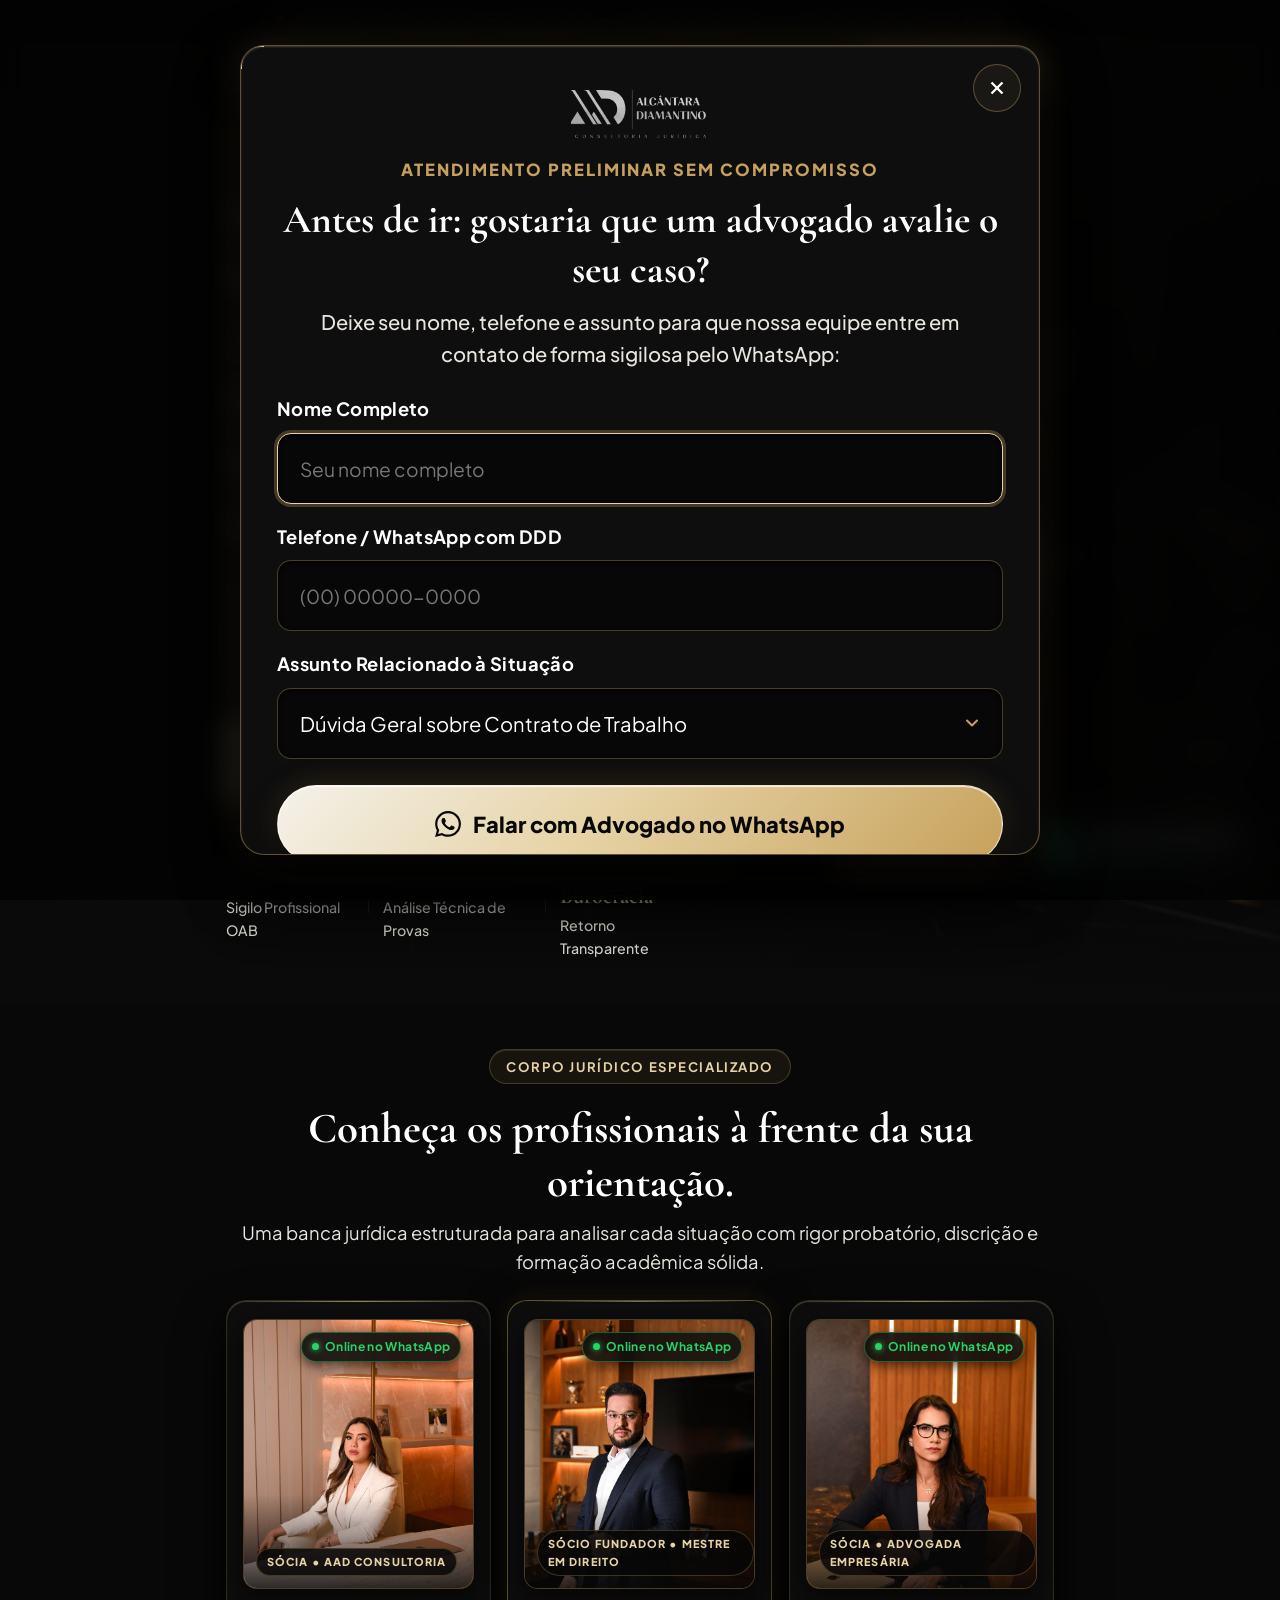
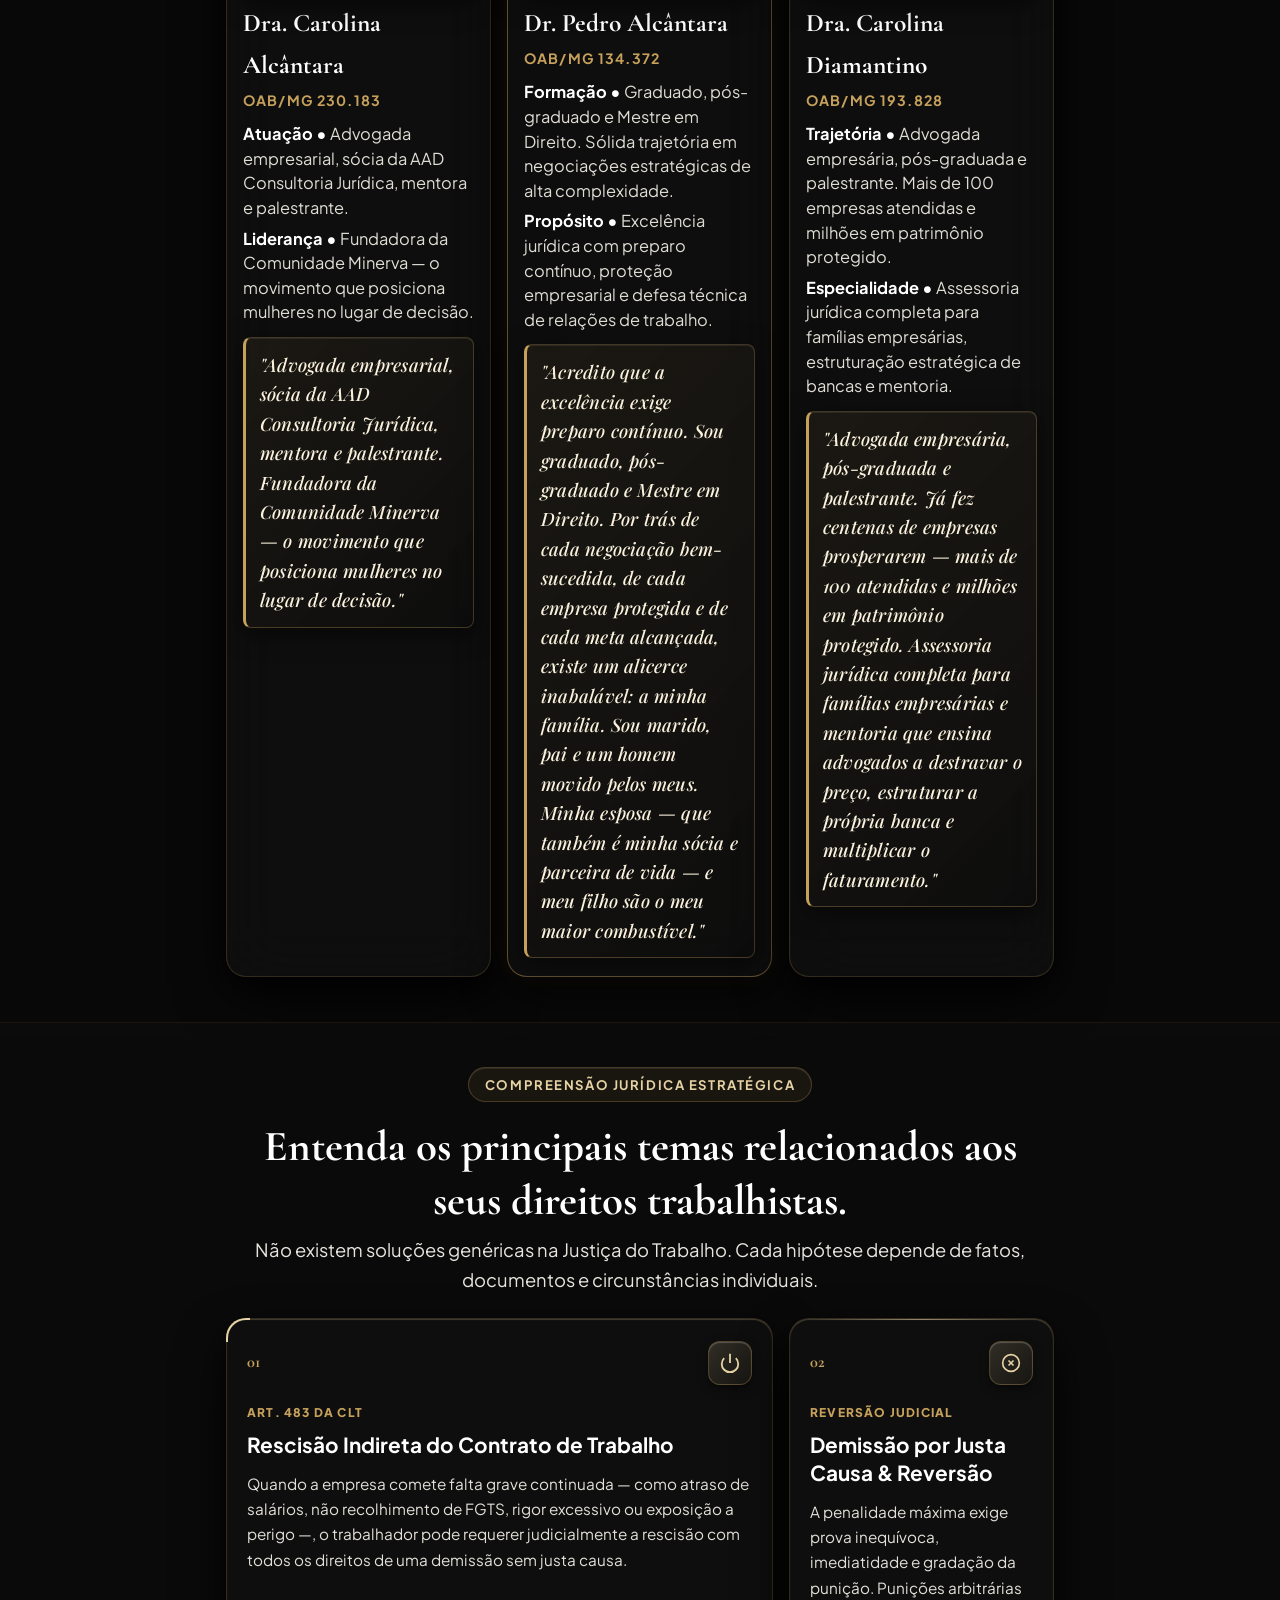
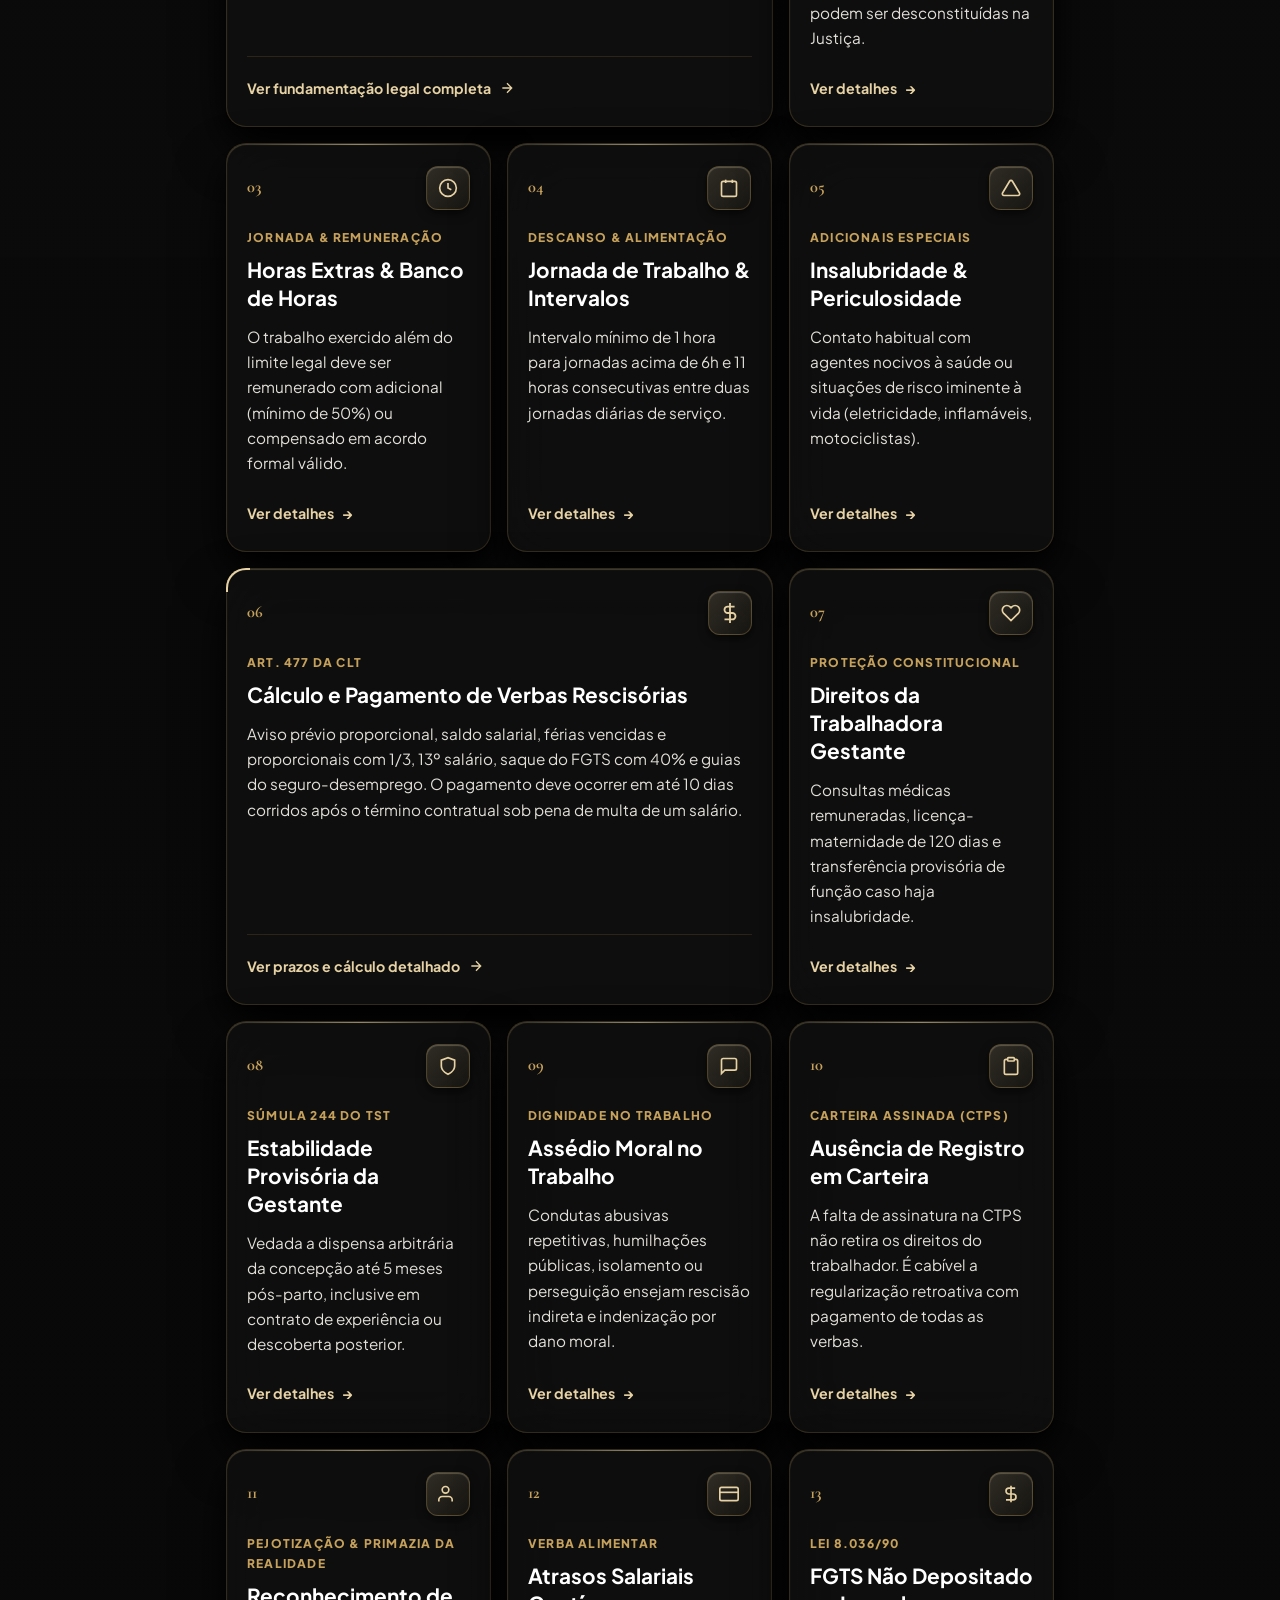
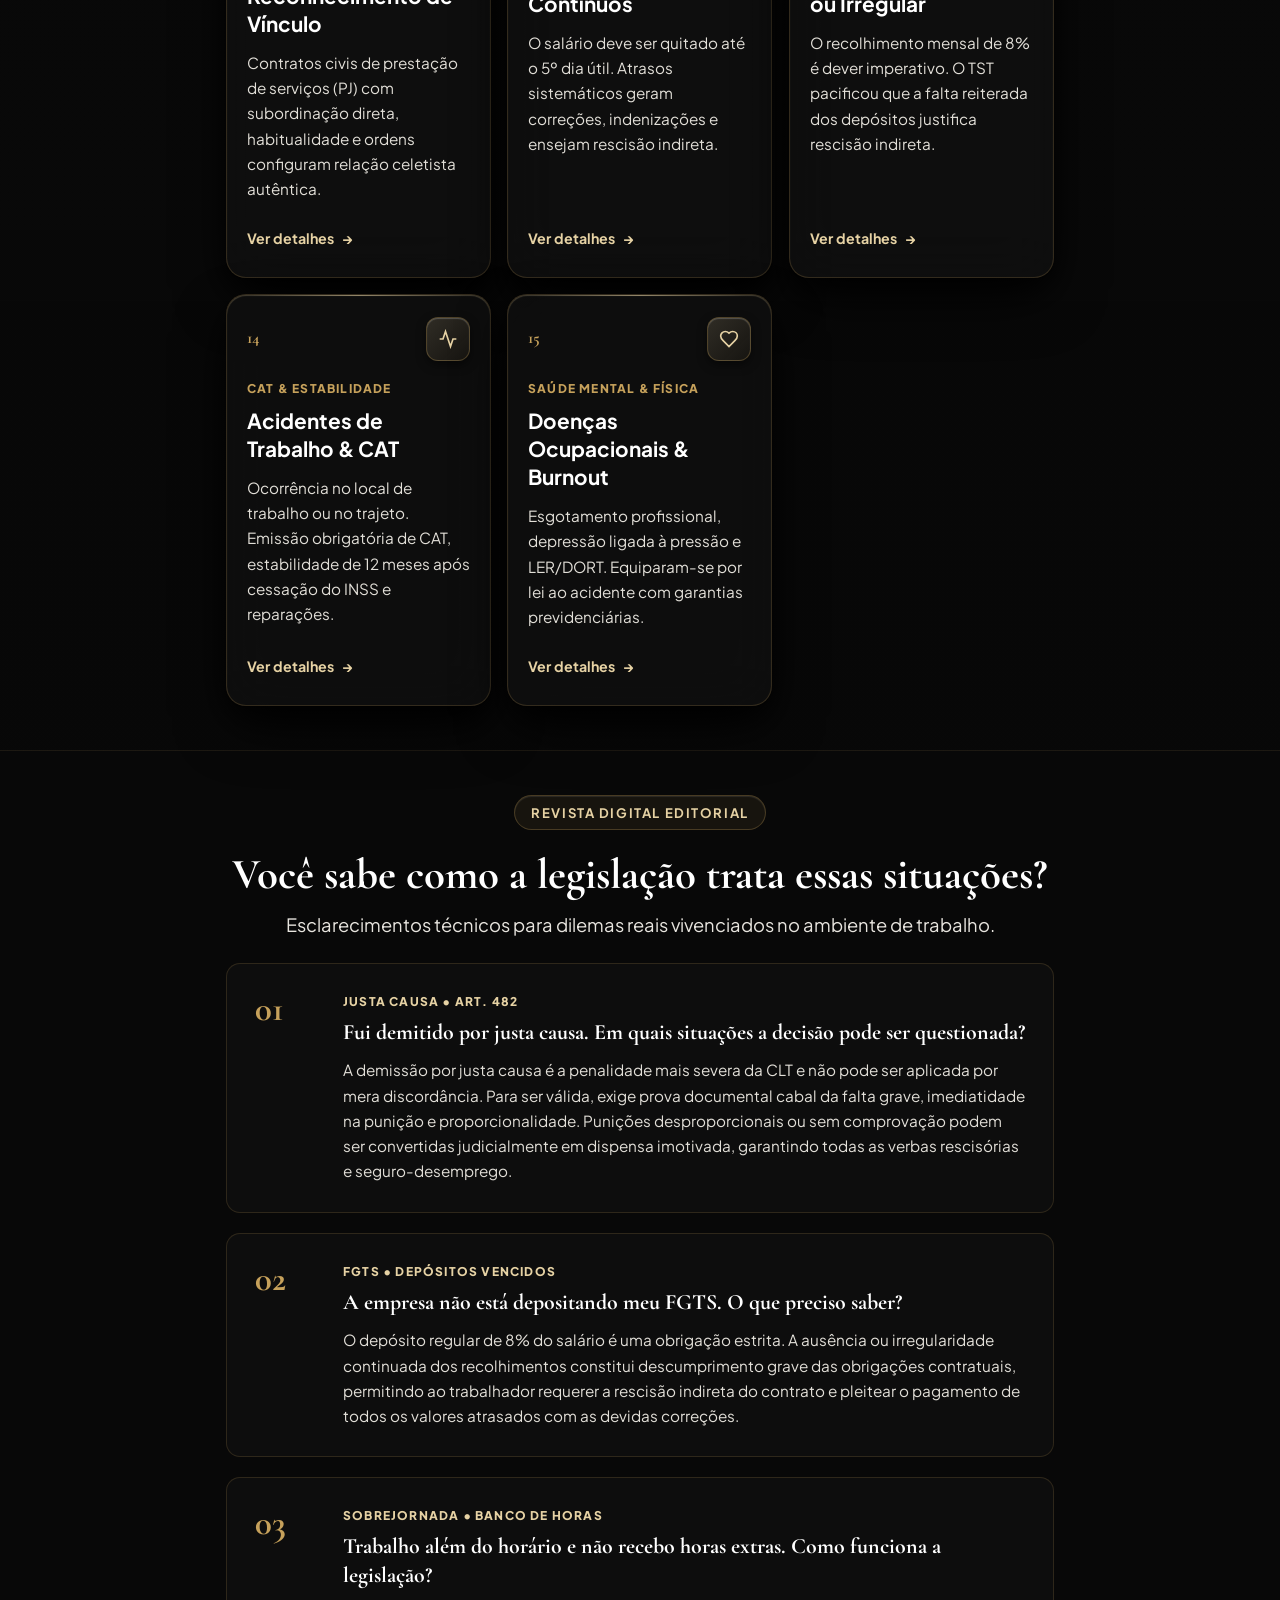
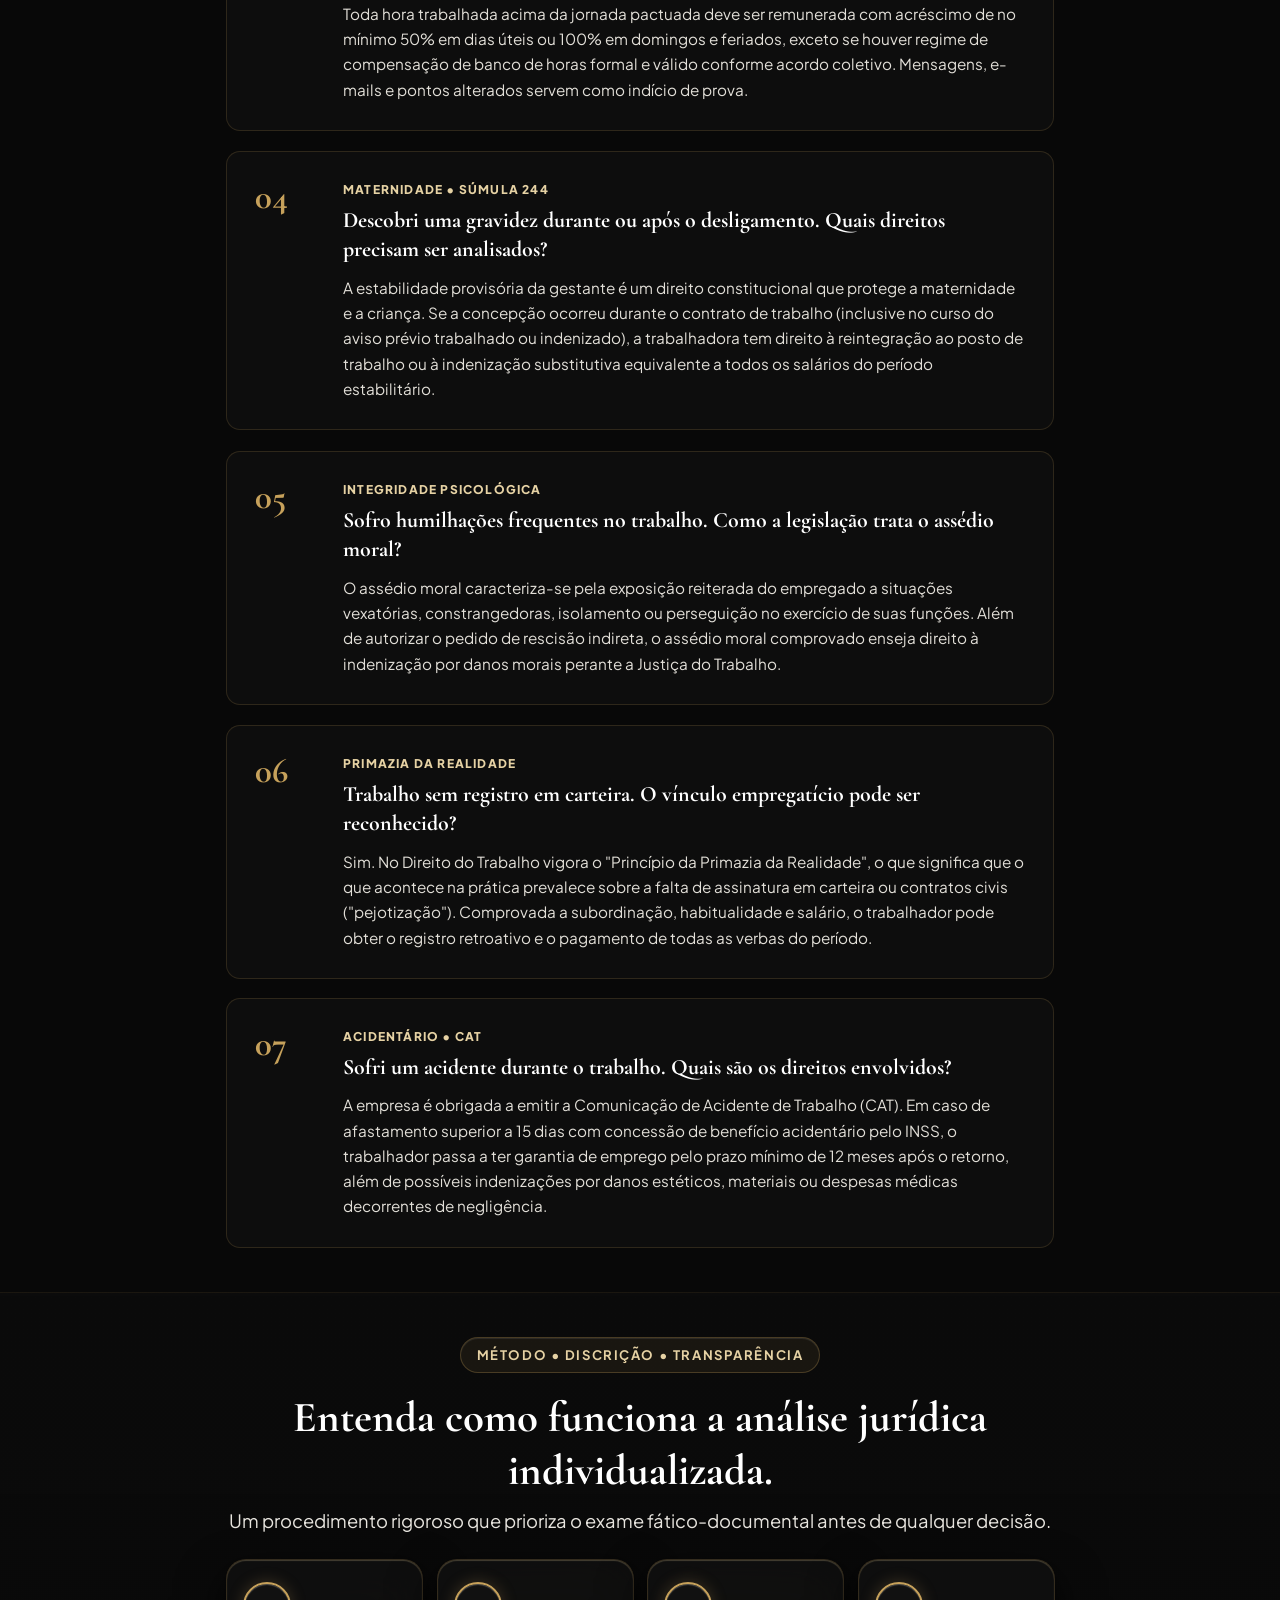
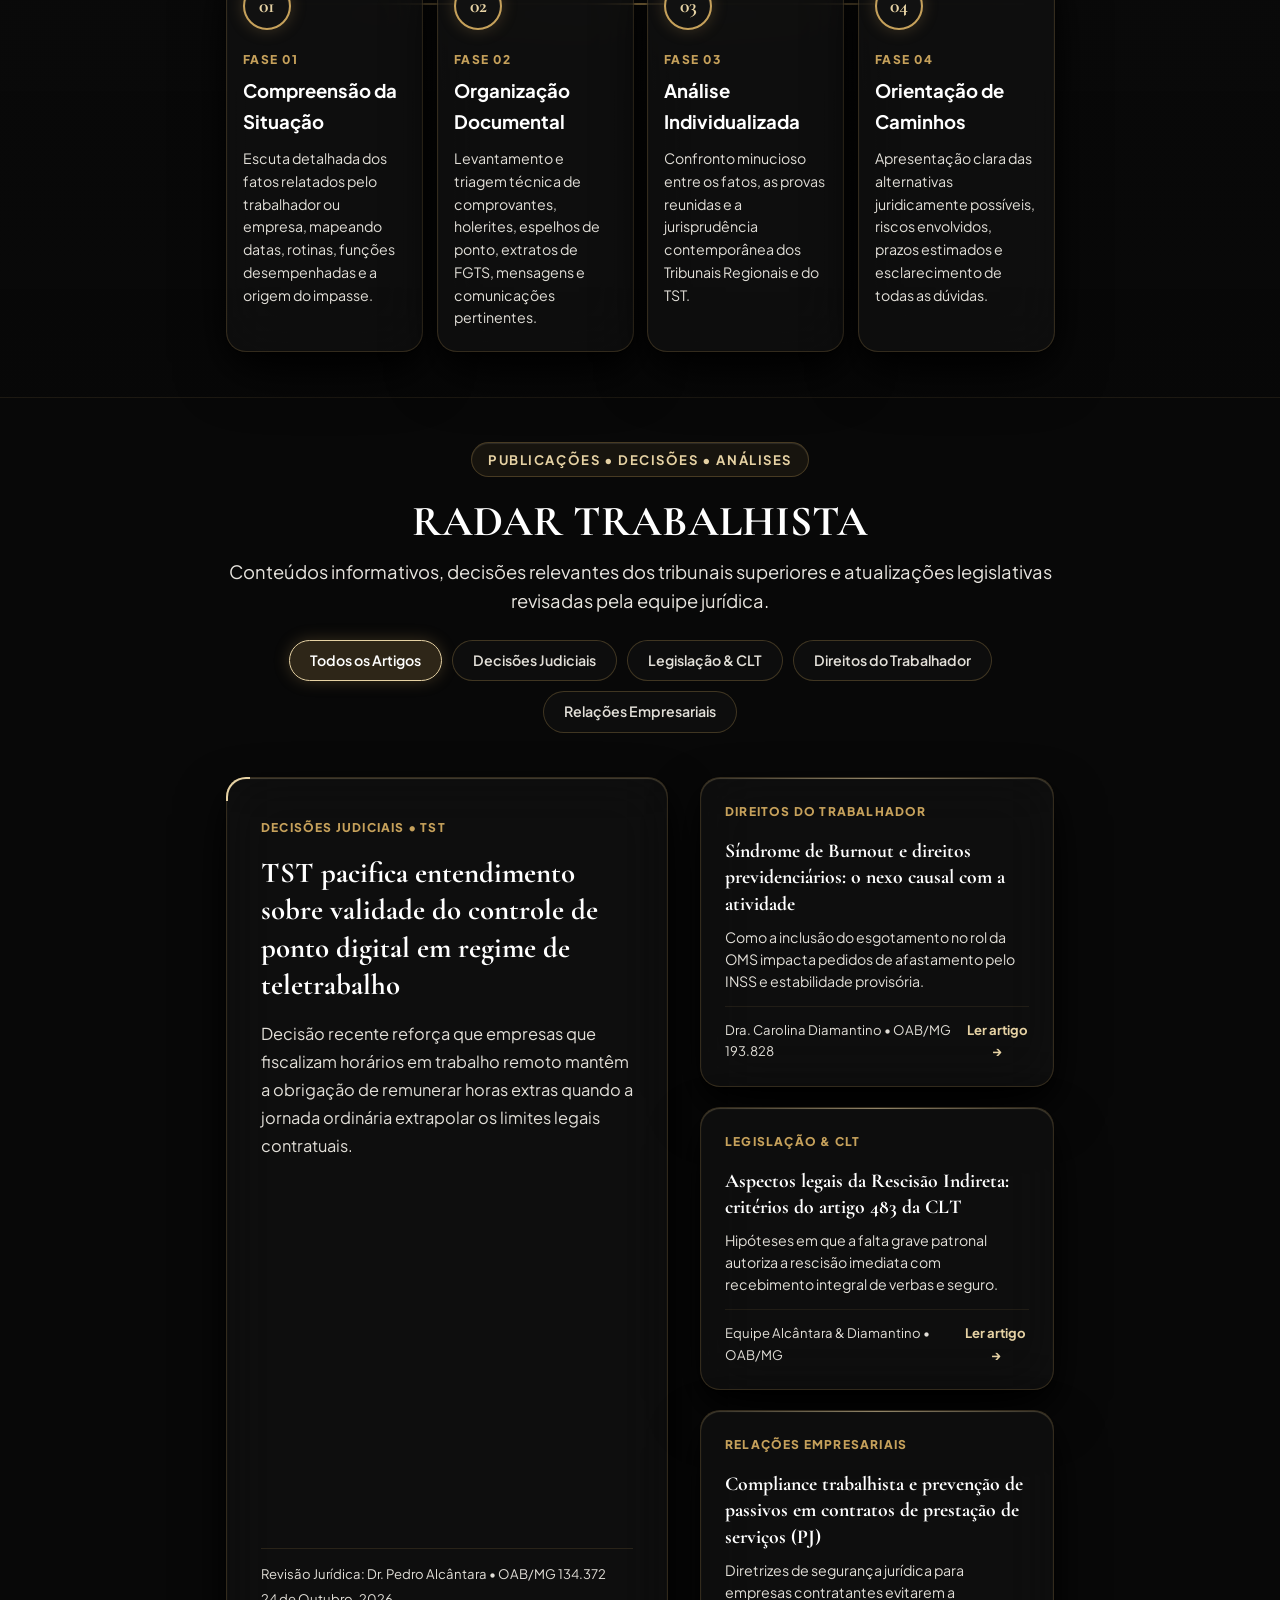
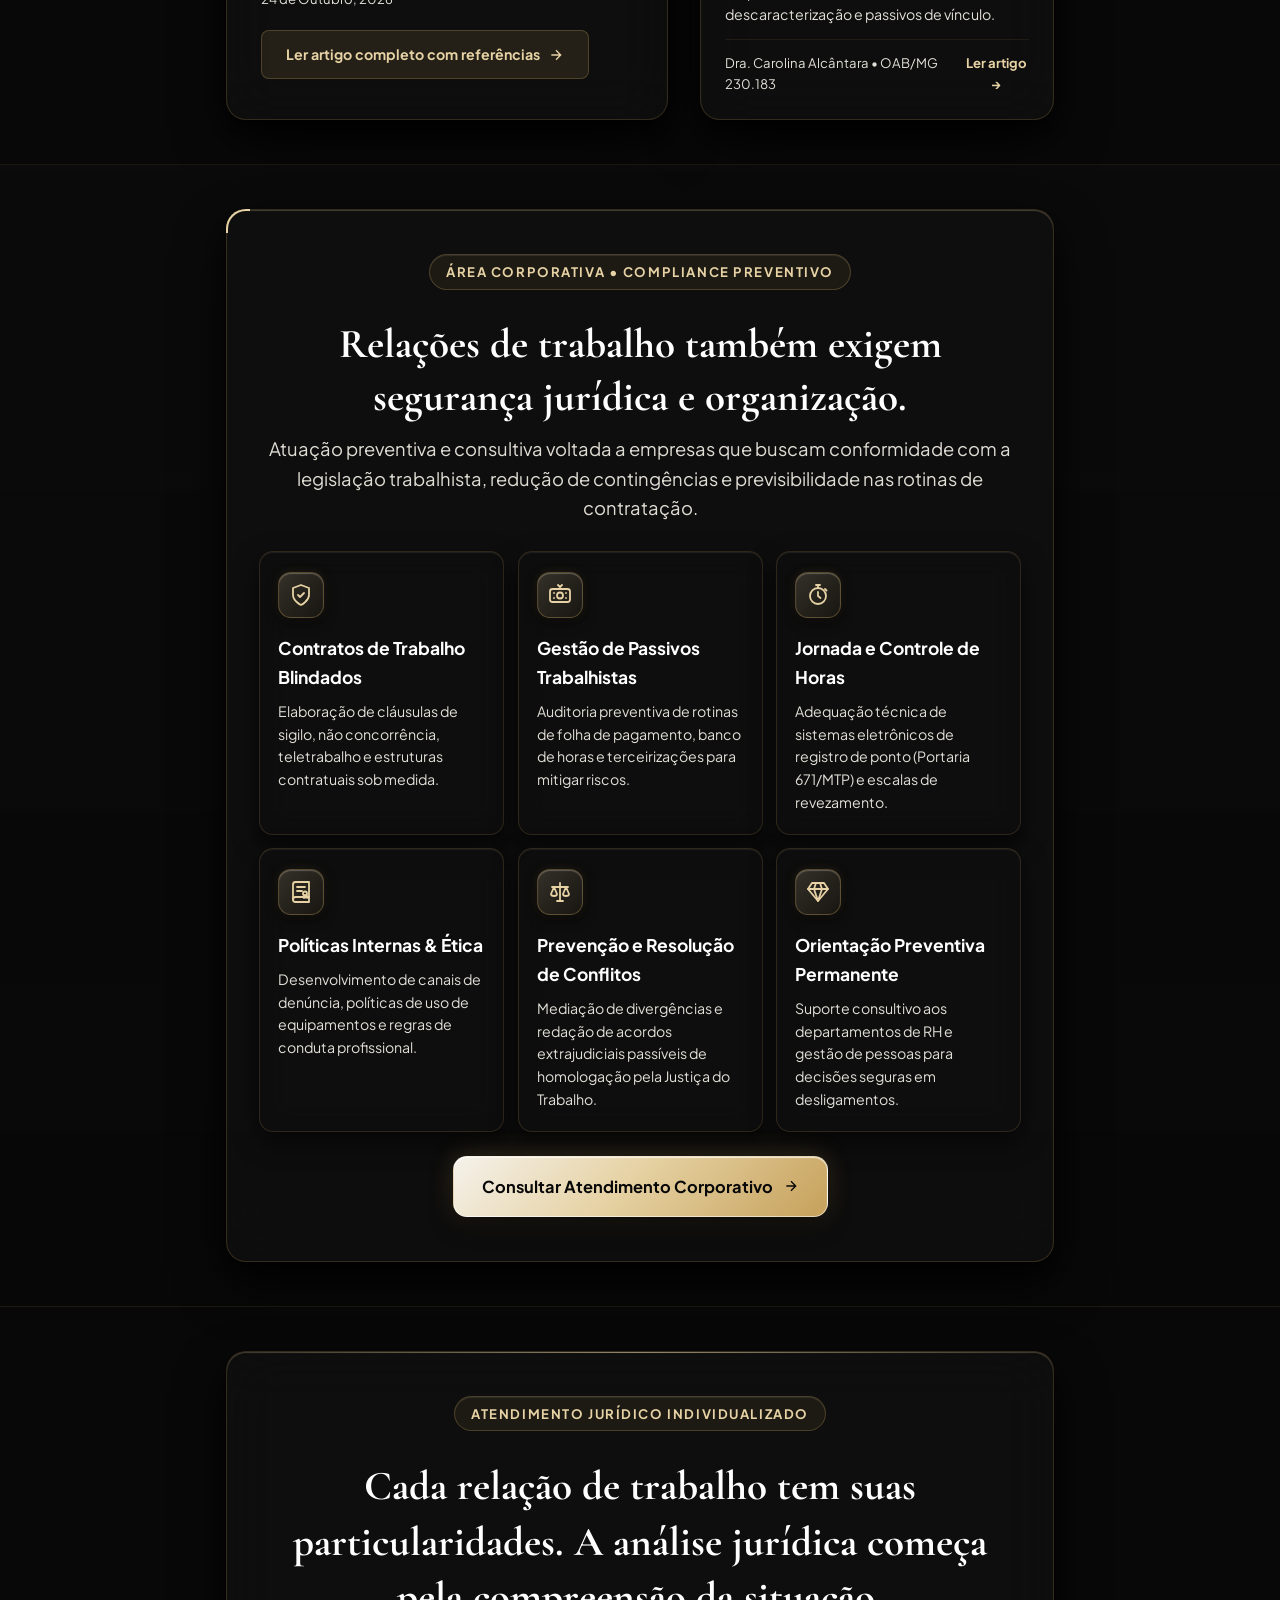
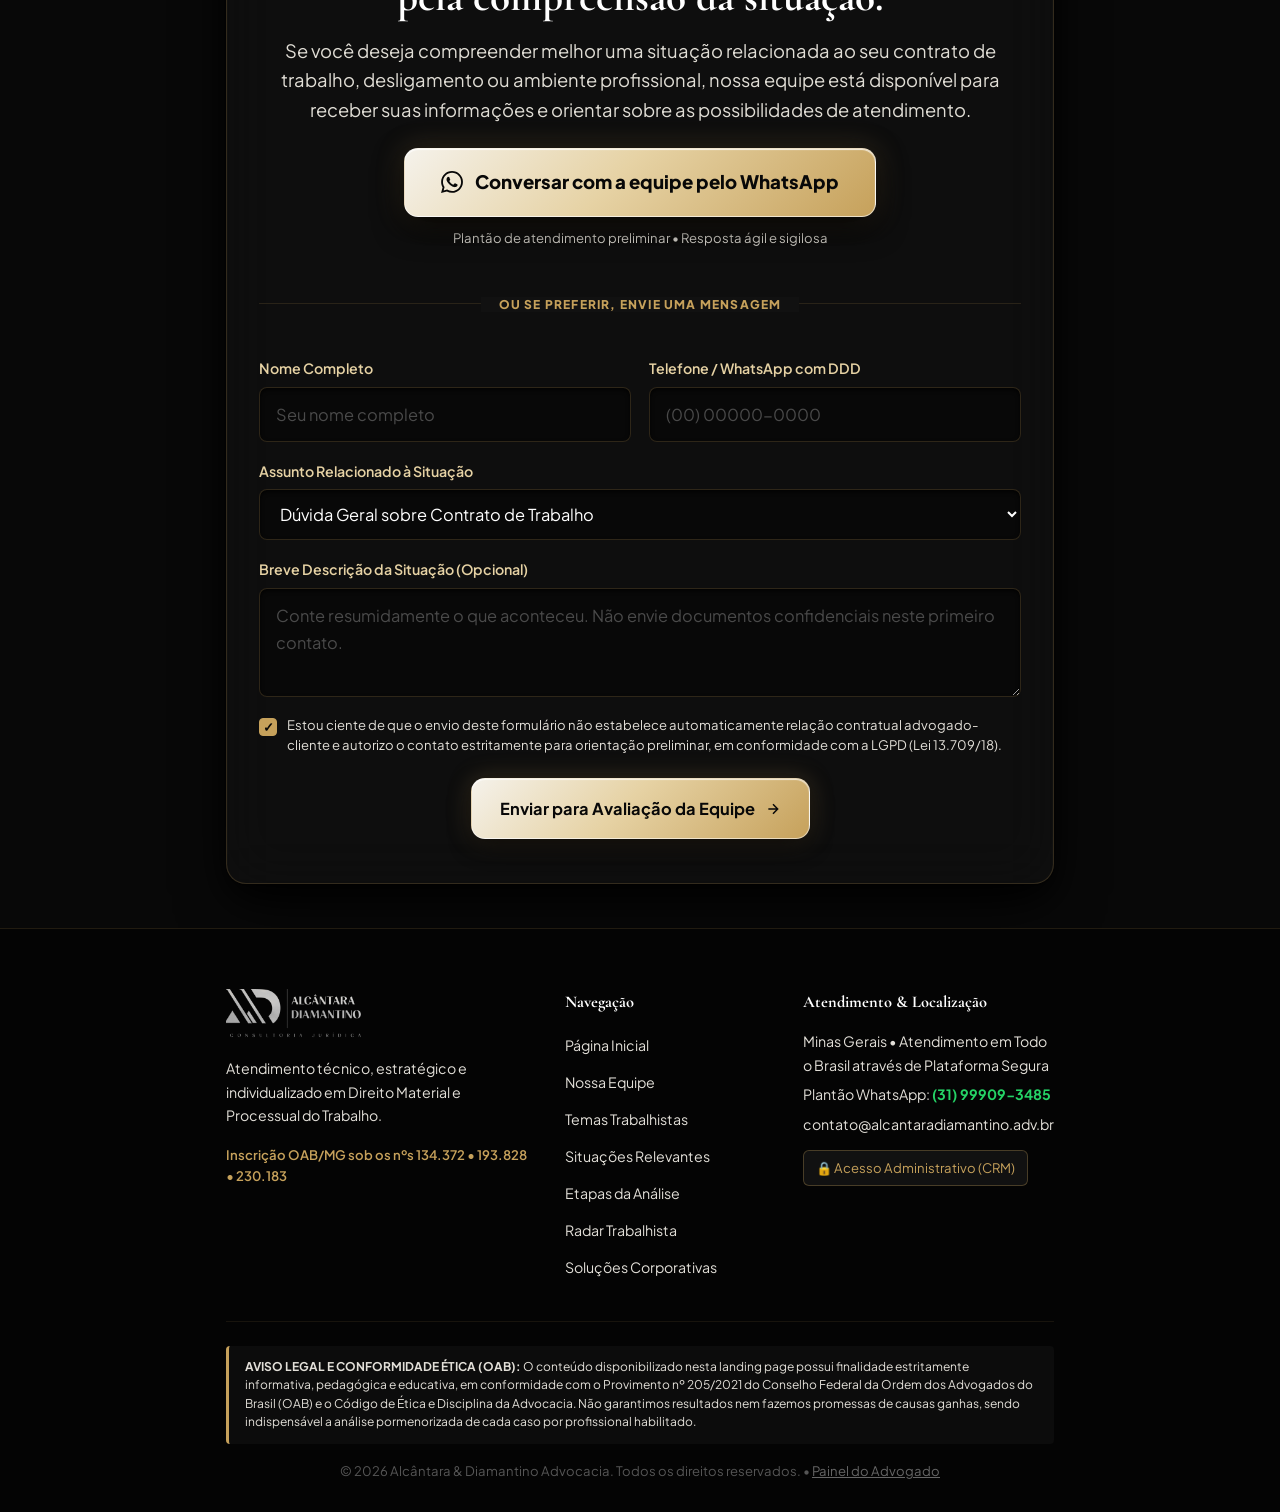
==== commit 9e286678: "feat(admin): tela de login com senha 2014, teclado numerico na tela e rota /admin em nova aba" ====
--- a/index.html
+++ b/index.html
@@ -1344,7 +1344,7 @@
             contato@alcantaradiamantino.adv.br
           </p>
           <div style="margin-top: 14px;">
-            <a href="admin.html" class="btn-site-link" style="display: inline-flex; font-size: 0.75rem; padding: 6px 12px; border-radius: 6px; background: #111; border: 1px solid rgba(198,161,91,0.3); color: #C6A15B;">
+            <a href="admin/" target="_blank" rel="noopener noreferrer" class="btn-site-link" style="display: inline-flex; font-size: 0.75rem; padding: 6px 12px; border-radius: 6px; background: #111; border: 1px solid rgba(198,161,91,0.3); color: #C6A15B;">
               🔒 Acesso Administrativo (CRM)
             </a>
           </div>
@@ -1359,7 +1359,7 @@
           </p>
         </div>
         <div class="footer-rights">
-          <p>&copy; <span id="current-year">2026</span> Alcântara &amp; Diamantino Advocacia. Todos os direitos reservados. &bull; <a href="admin.html" style="color: #666; text-decoration: underline;">Painel do Advogado</a></p>
+          <p>&copy; <span id="current-year">2026</span> Alcântara &amp; Diamantino Advocacia. Todos os direitos reservados. &bull; <a href="admin/" target="_blank" rel="noopener noreferrer" style="color: #666; text-decoration: underline;">Painel do Advogado</a></p>
         </div>
       </div>
     </div>
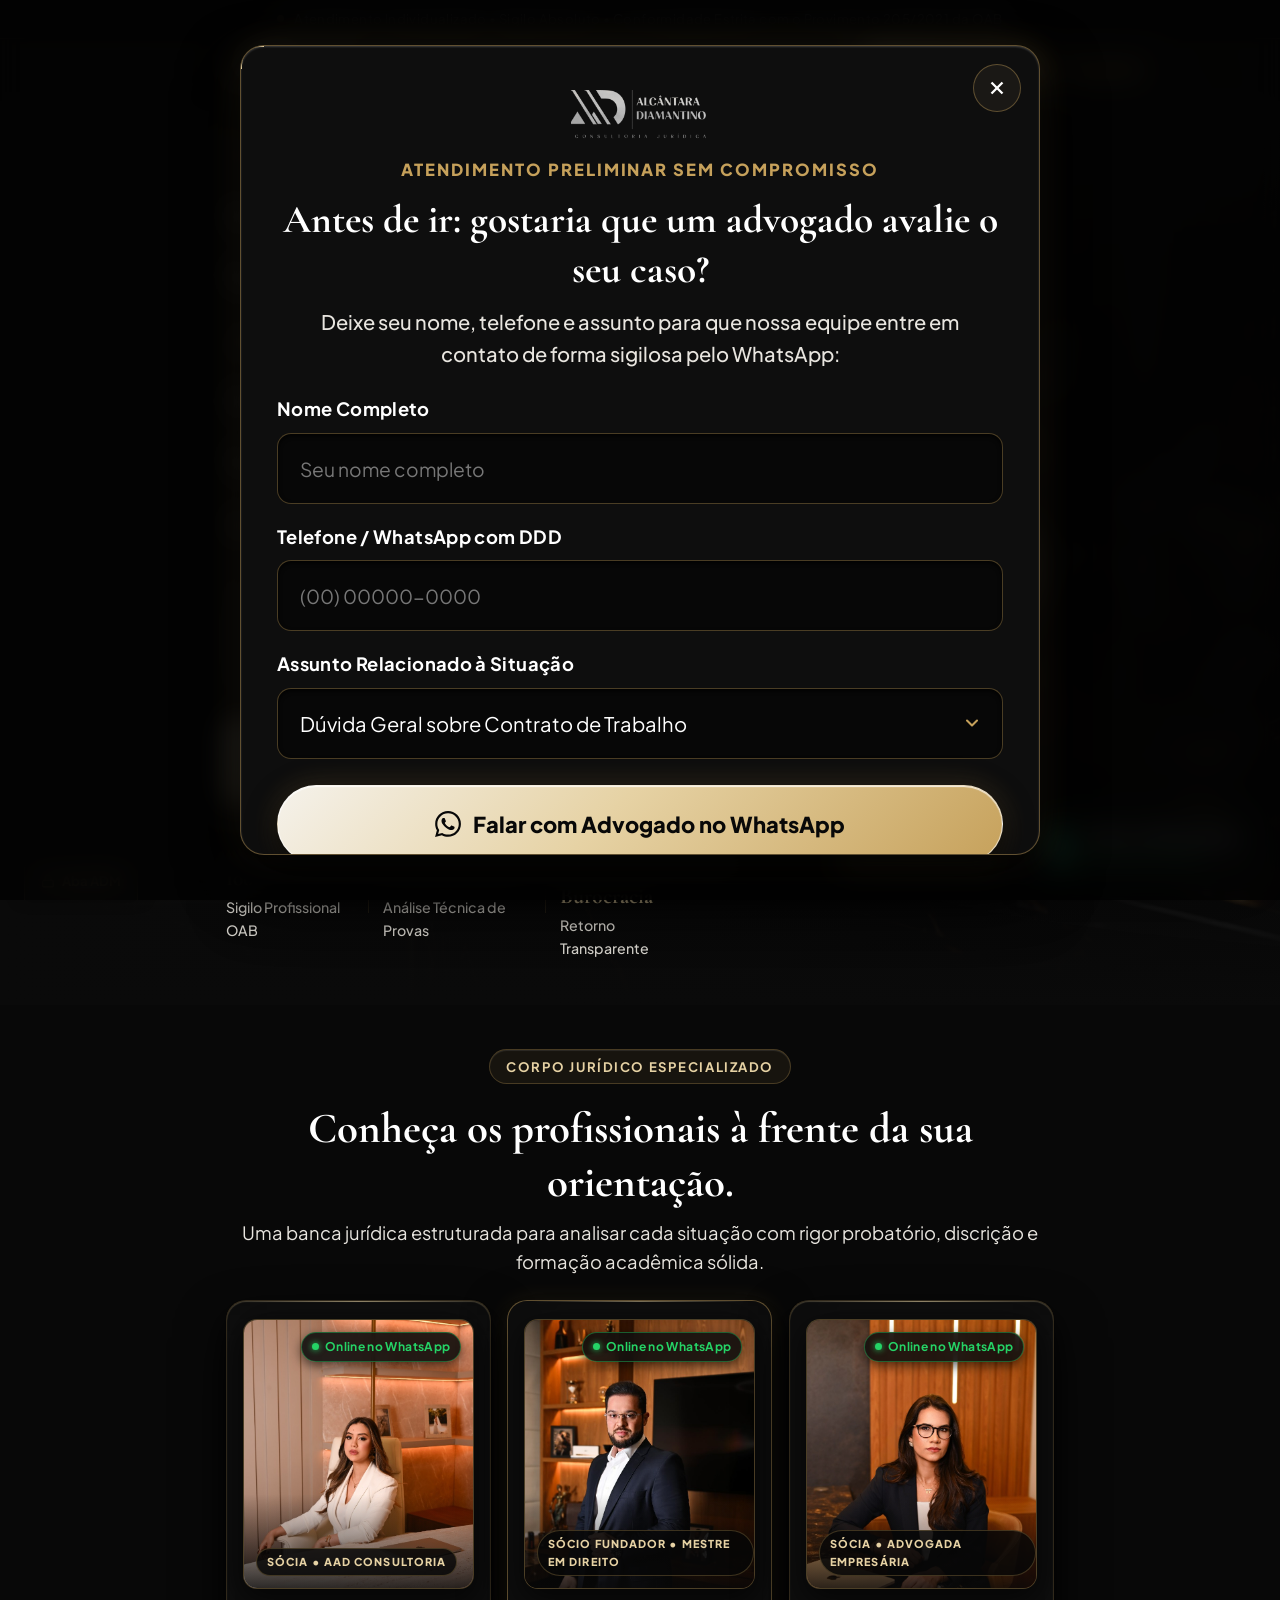
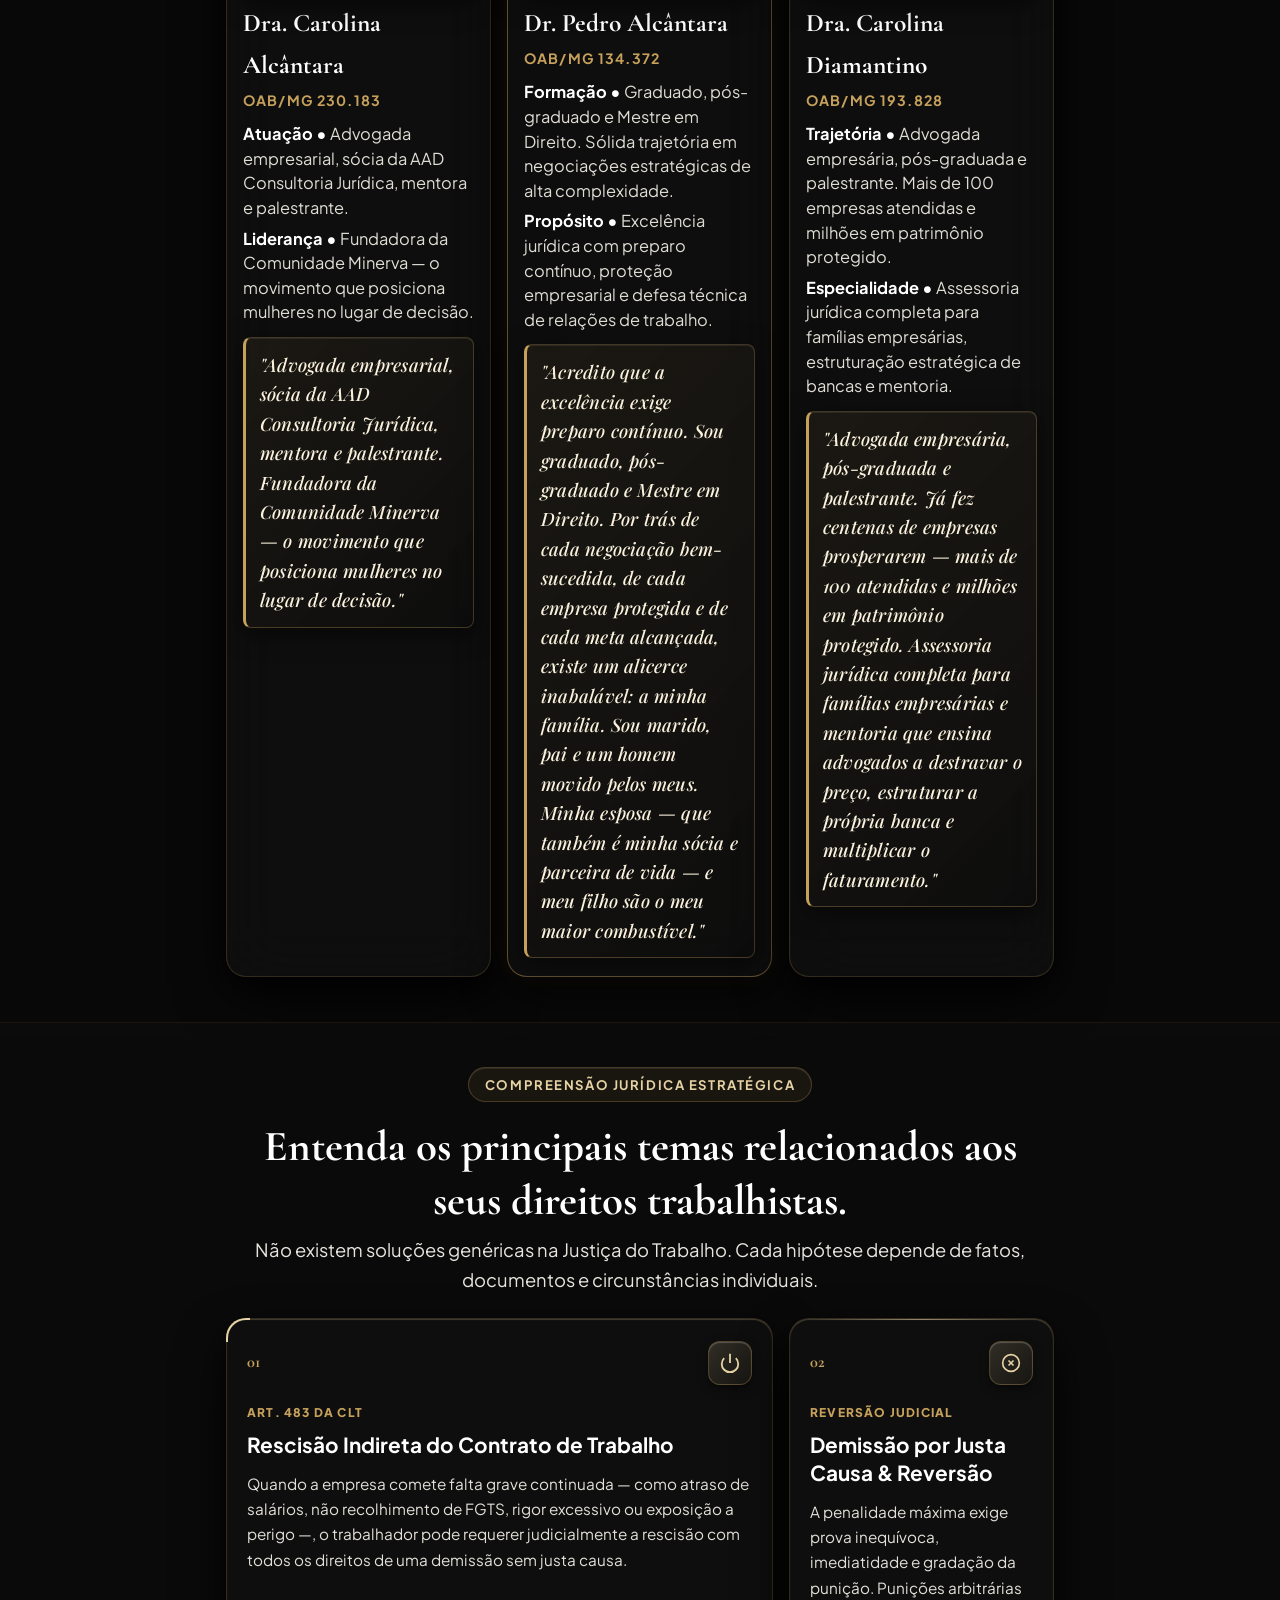
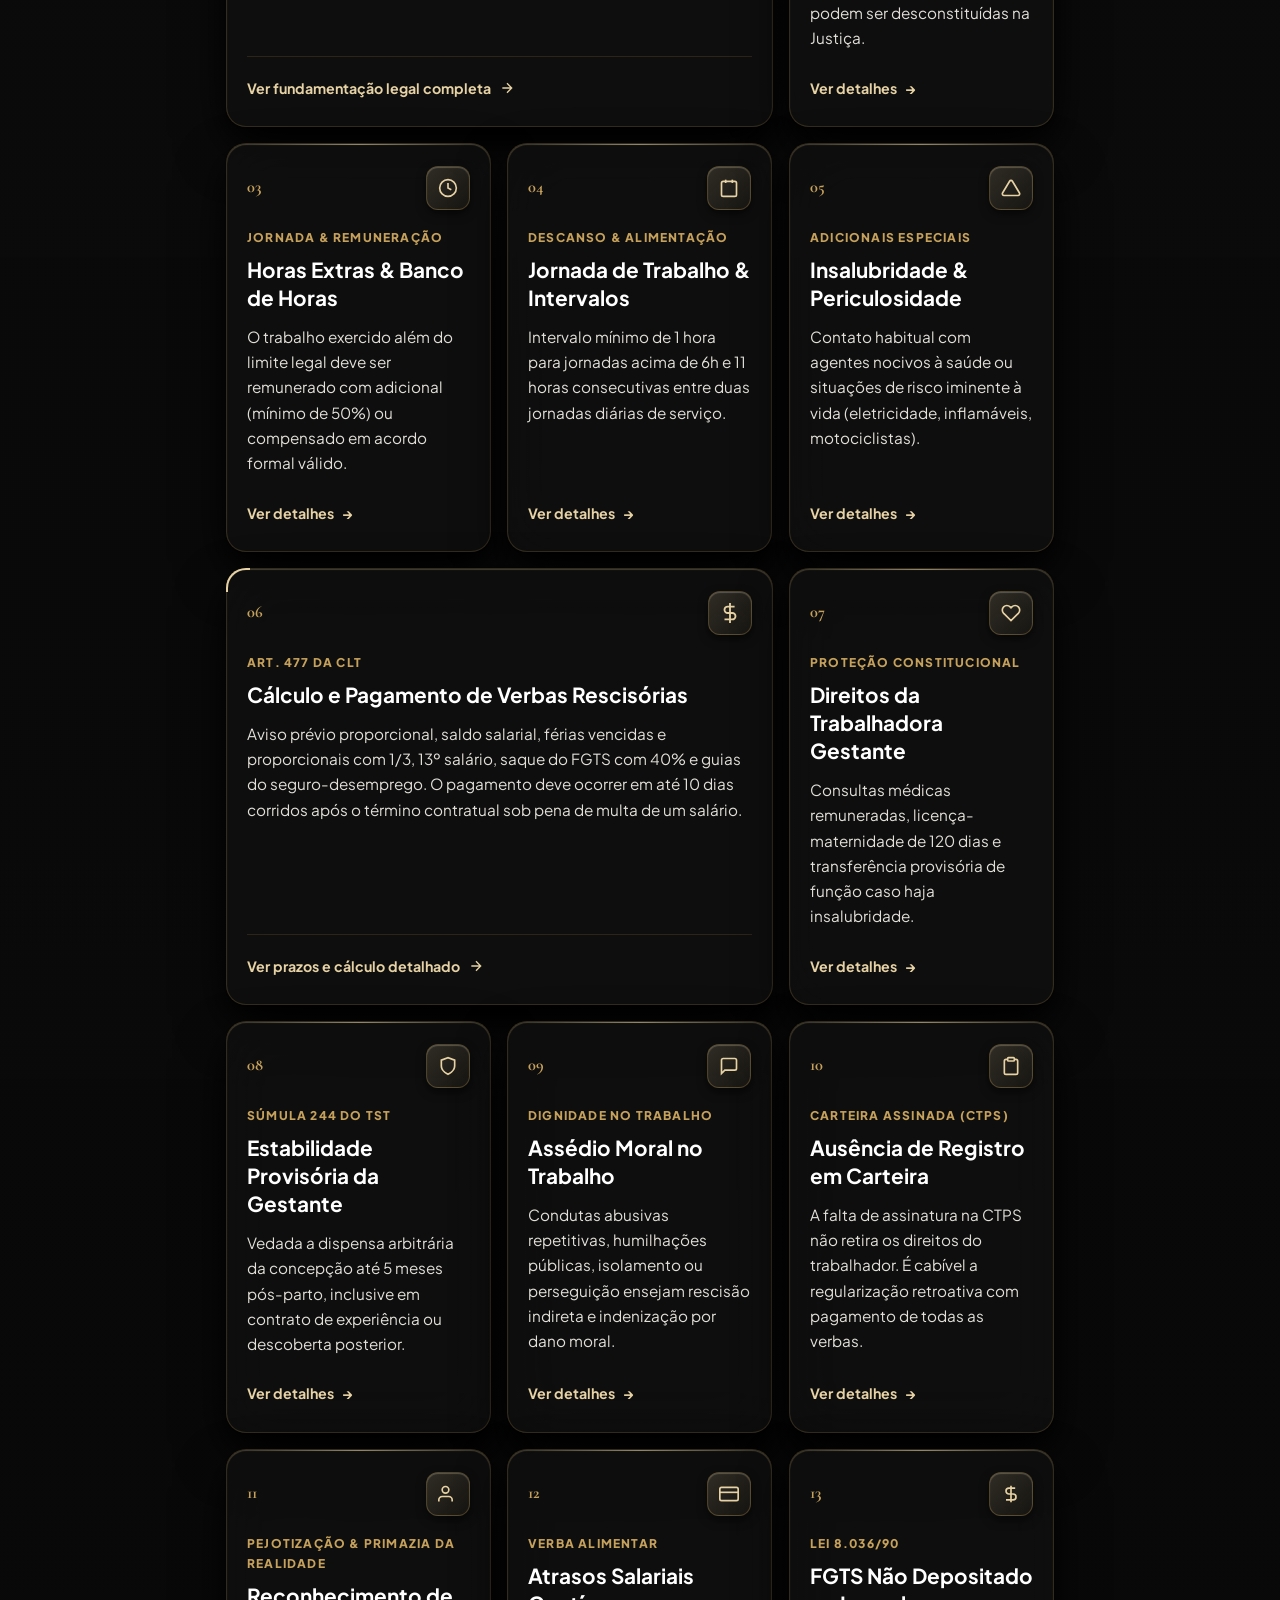
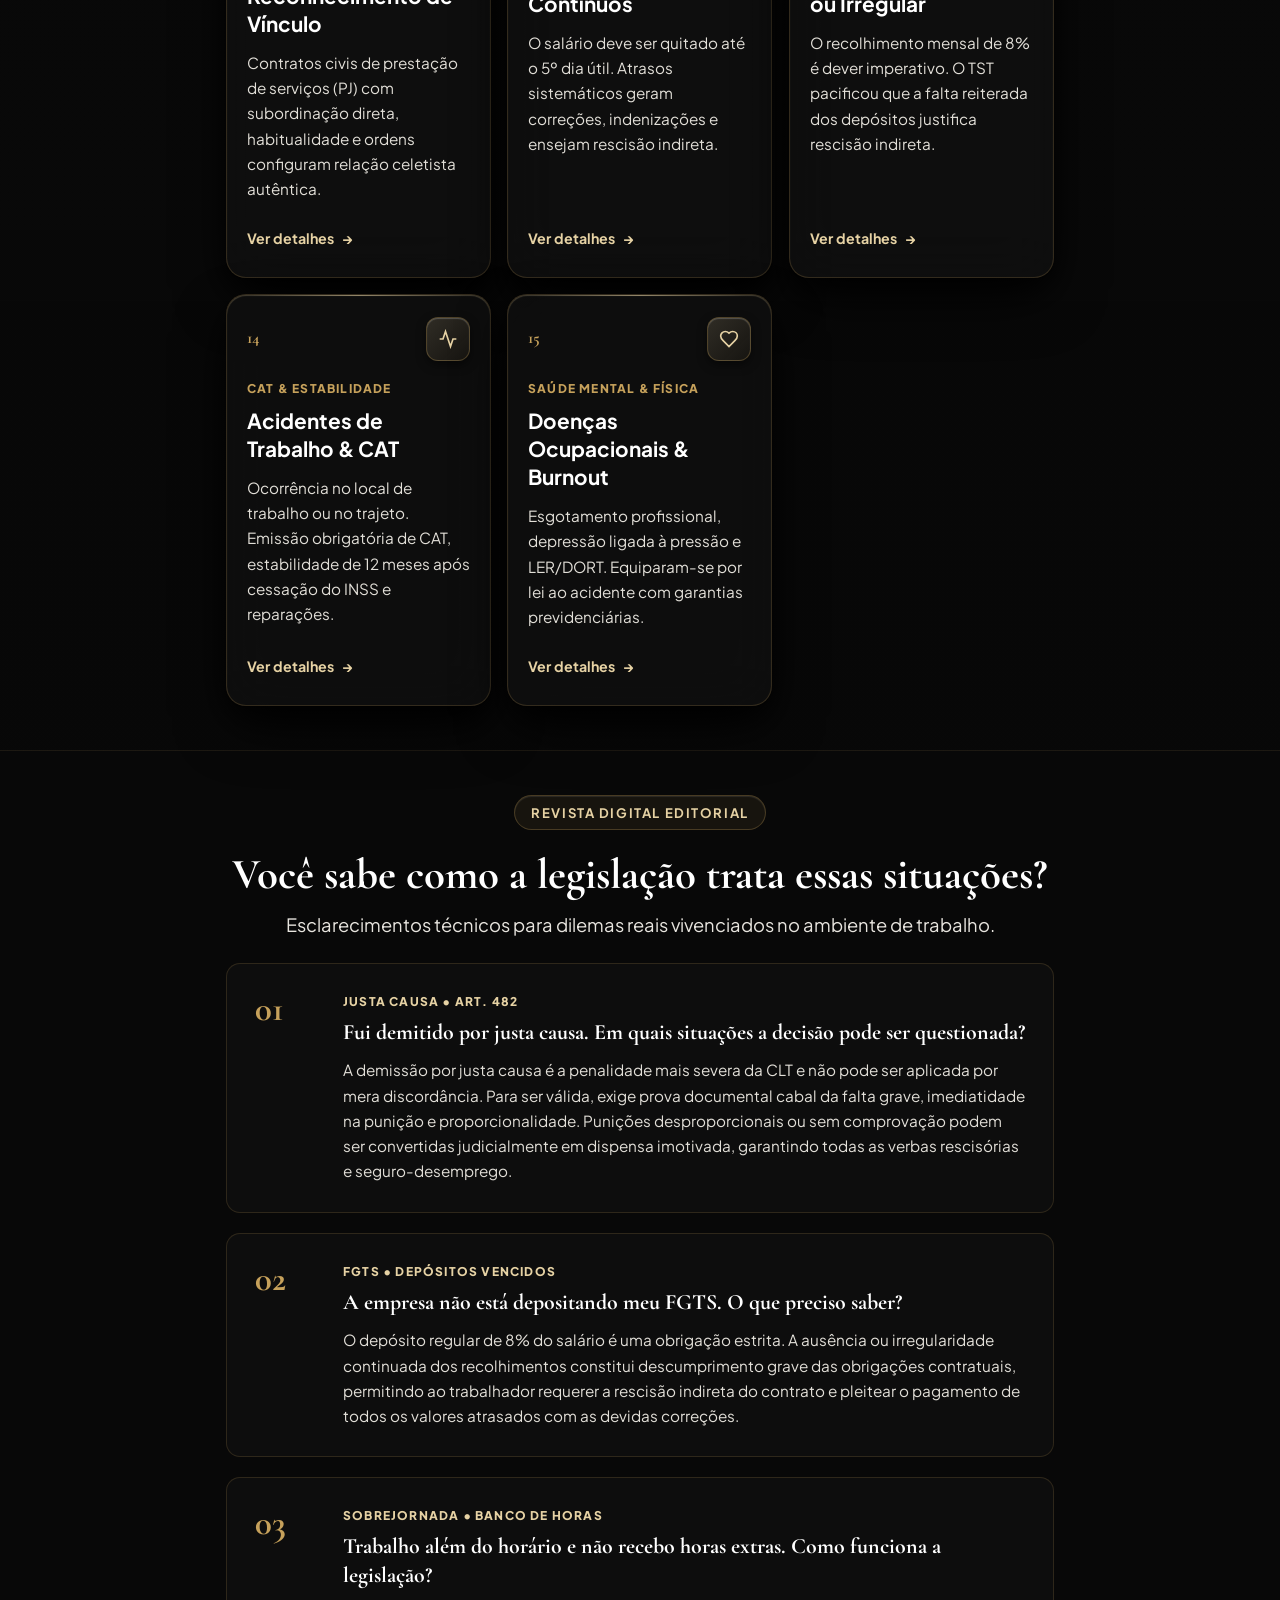
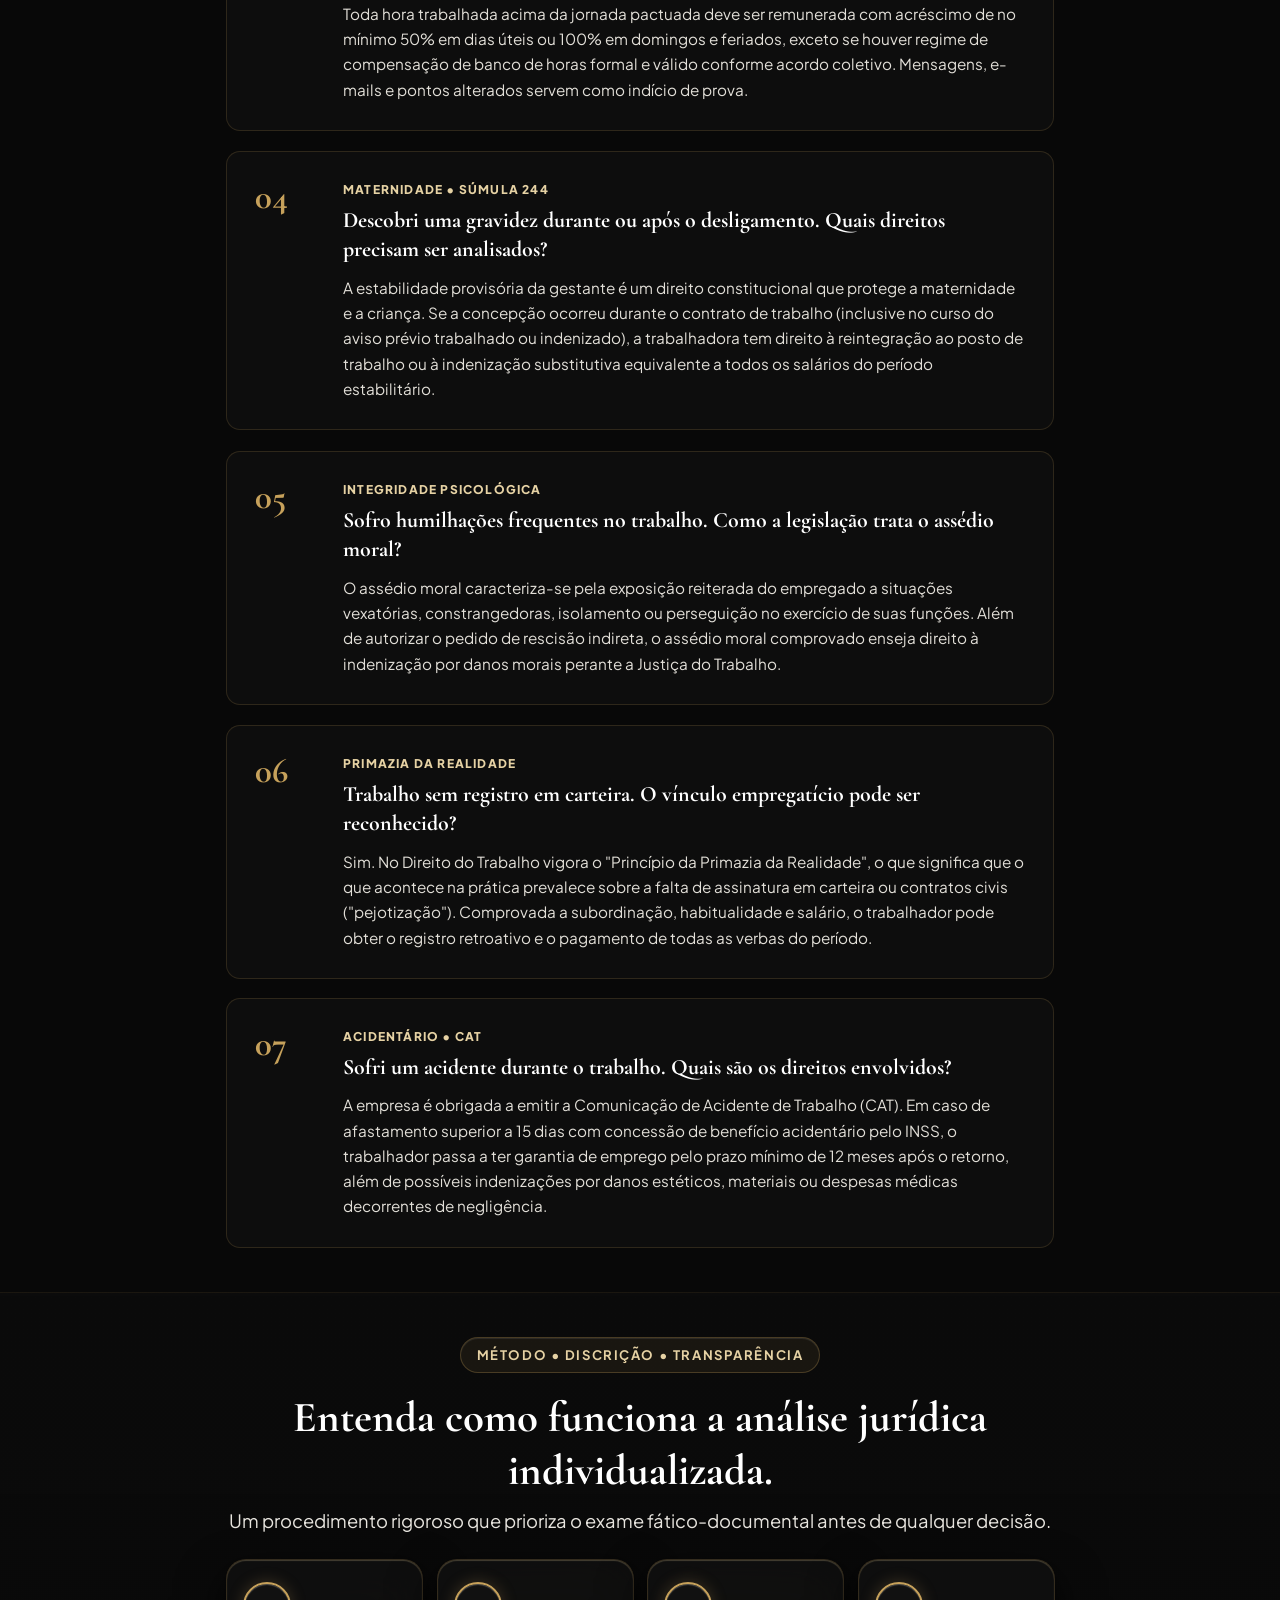
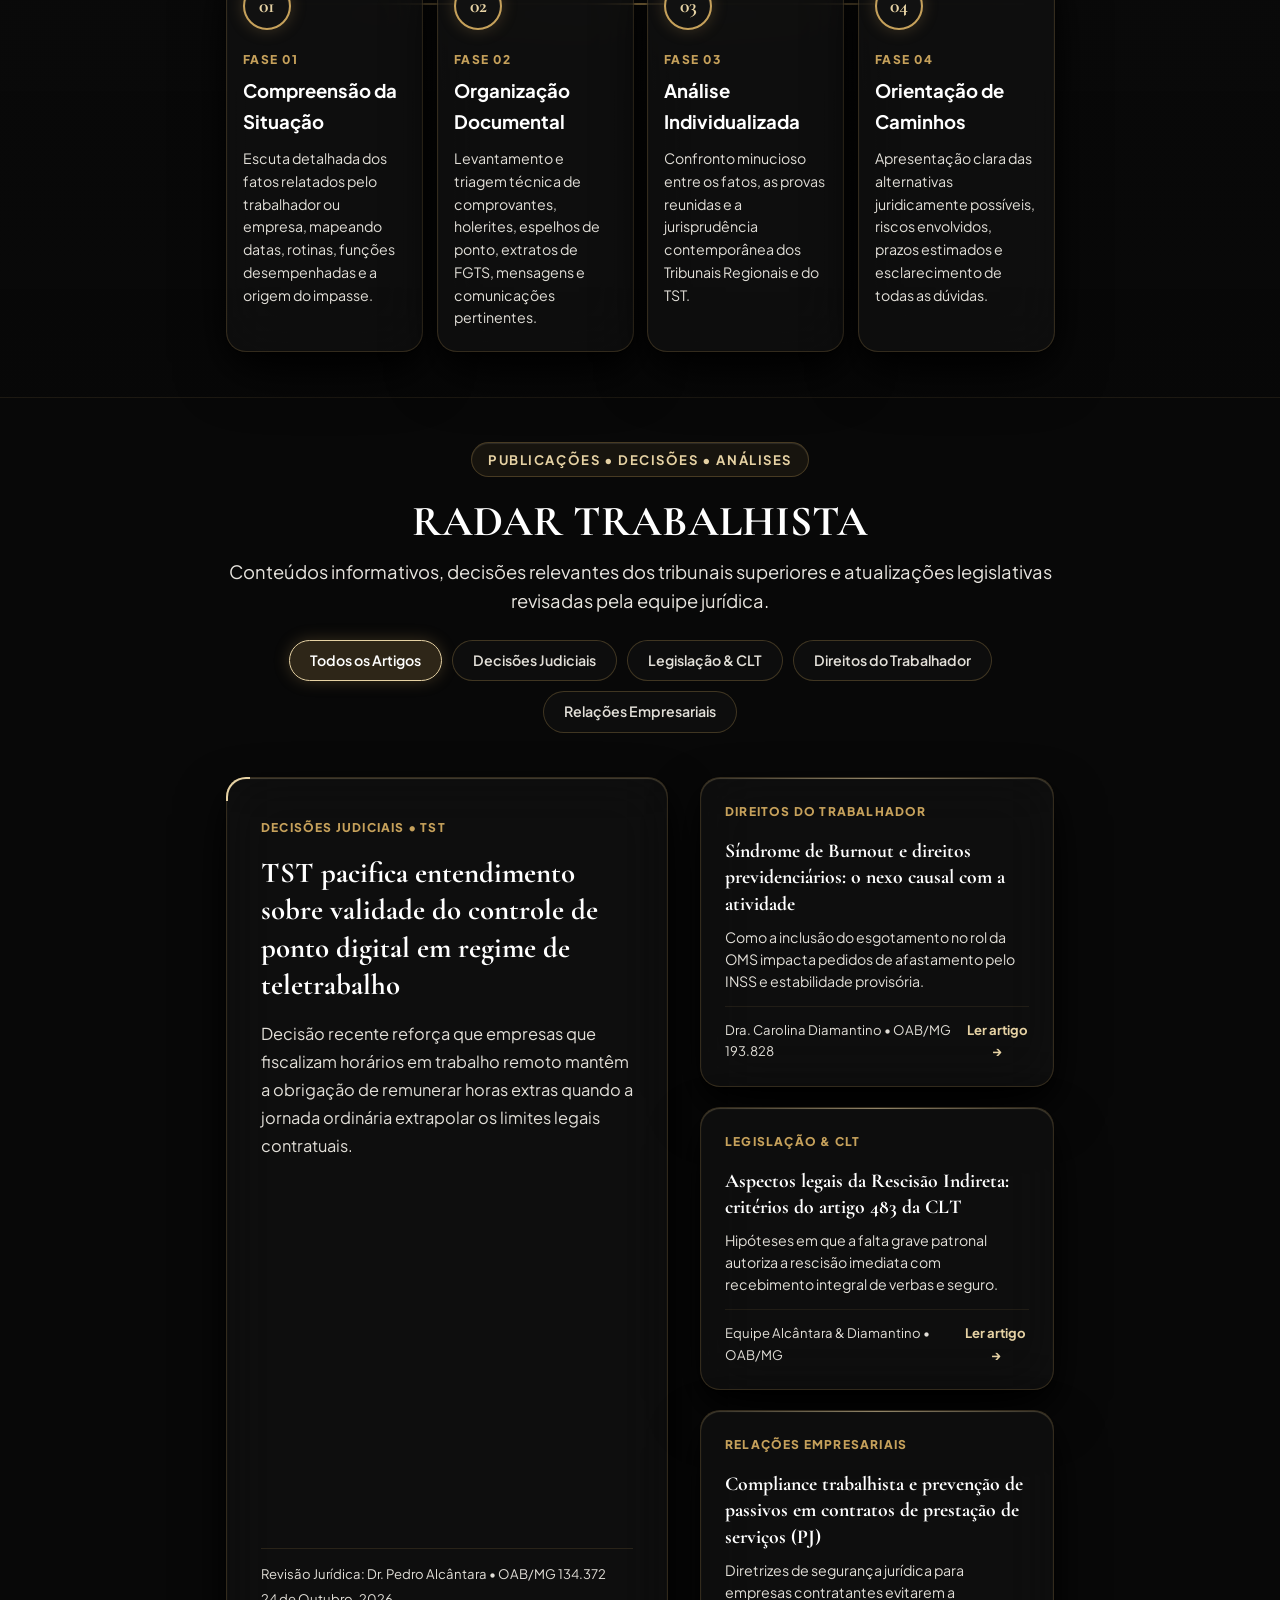
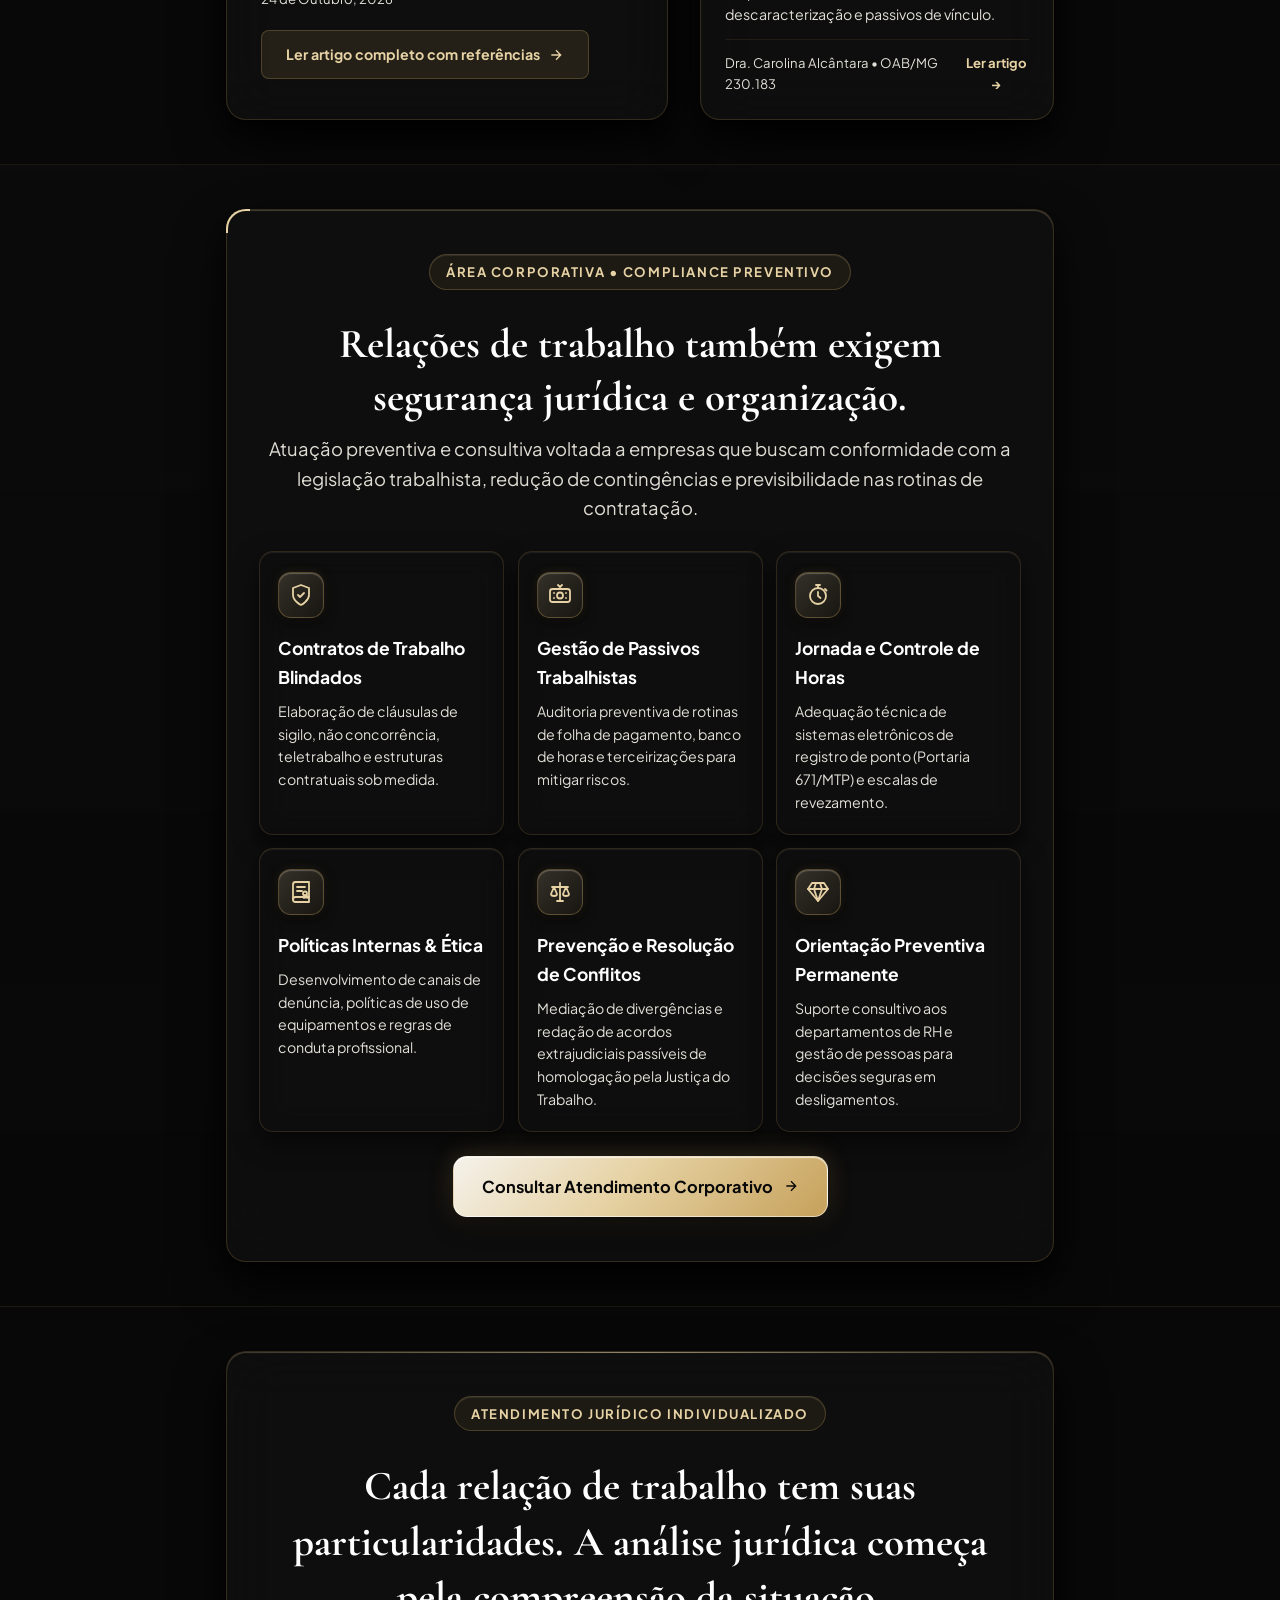
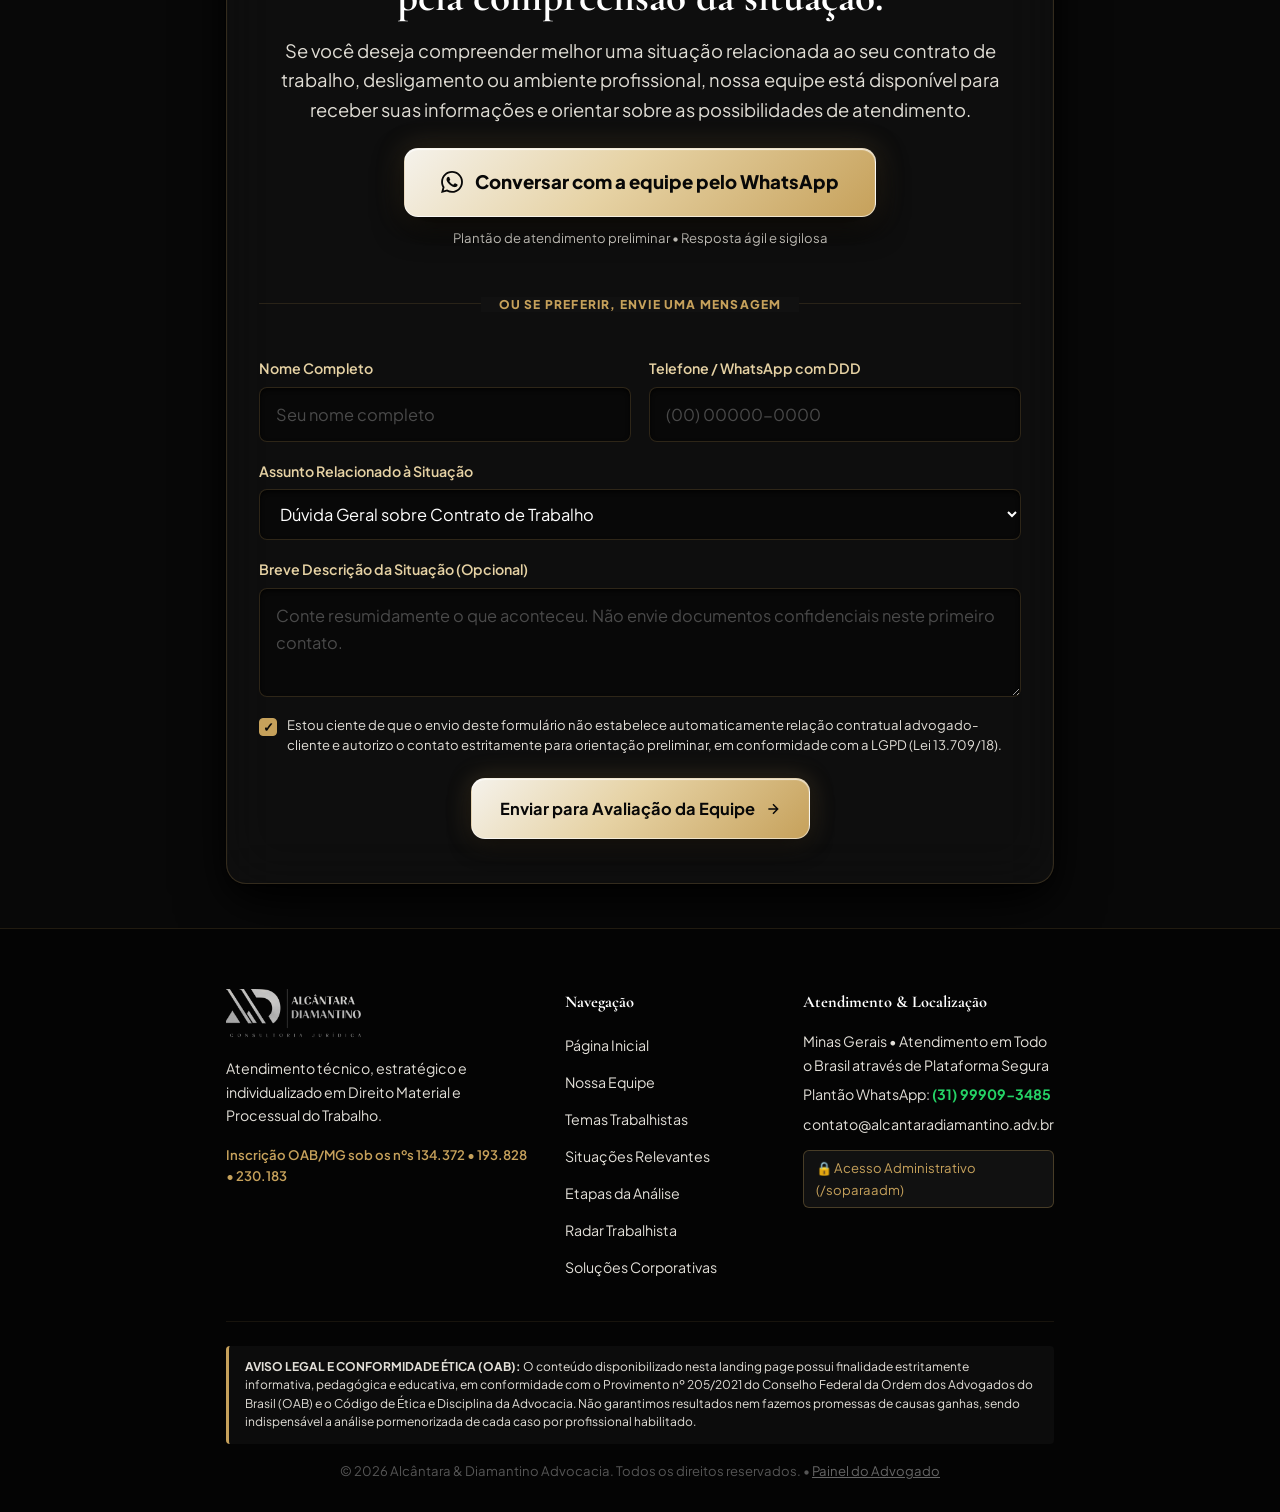
==== commit 5aae24c1: "feat(admin): rota /soparaadm com link em aba e teclado numerico com senha 2014" ====
--- a/index.html
+++ b/index.html
@@ -112,6 +112,13 @@
             <path d="M5 12h14M12 5l7 7-7 7"/>
           </svg>
         </a>
+        <a href="soparaadm/" target="_blank" rel="noopener noreferrer" class="nav-tab-adm" title="Painel Exclusivo ADM (/soparaadm) - Abre em nova aba">
+          <svg viewBox="0 0 24 24" width="13" height="13" fill="none" stroke="currentColor" stroke-width="2">
+            <rect x="3" y="11" width="18" height="11" rx="2" ry="2"></rect>
+            <path d="M7 11V7a5 5 0 0 1 10 0v4"></path>
+          </svg>
+          <span>Aba ADM</span>
+        </a>
       </div>
     </nav>
   </header>
@@ -1344,8 +1351,8 @@
             contato@alcantaradiamantino.adv.br
           </p>
           <div style="margin-top: 14px;">
-            <a href="admin/" target="_blank" rel="noopener noreferrer" class="btn-site-link" style="display: inline-flex; font-size: 0.75rem; padding: 6px 12px; border-radius: 6px; background: #111; border: 1px solid rgba(198,161,91,0.3); color: #C6A15B;">
-              🔒 Acesso Administrativo (CRM)
+            <a href="soparaadm/" target="_blank" rel="noopener noreferrer" class="btn-site-link" style="display: inline-flex; font-size: 0.75rem; padding: 6px 12px; border-radius: 6px; background: #111; border: 1px solid rgba(198,161,91,0.3); color: #C6A15B;">
+              🔒 Acesso Administrativo (/soparaadm)
             </a>
           </div>
         </div>
@@ -1359,11 +1366,20 @@
           </p>
         </div>
         <div class="footer-rights">
-          <p>&copy; <span id="current-year">2026</span> Alcântara &amp; Diamantino Advocacia. Todos os direitos reservados. &bull; <a href="admin/" target="_blank" rel="noopener noreferrer" style="color: #666; text-decoration: underline;">Painel do Advogado</a></p>
+          <p>&copy; <span id="current-year">2026</span> Alcântara &amp; Diamantino Advocacia. Todos os direitos reservados. &bull; <a href="soparaadm/" target="_blank" rel="noopener noreferrer" style="color: #666; text-decoration: underline;">Painel do Advogado</a></p>
         </div>
       </div>
     </div>
   </footer>
+
+  <!-- Aba Fixa Discreta para o Painel ADM (/soparaadm) -->
+  <a href="soparaadm/" target="_blank" rel="noopener noreferrer" class="floating-adm-tab" title="Painel Exclusivo (/soparaadm) - Abre em nova aba">
+    <svg viewBox="0 0 24 24" width="14" height="14" fill="none" stroke="currentColor" stroke-width="2">
+      <rect x="3" y="11" width="18" height="11" rx="2" ry="2"></rect>
+      <path d="M7 11V7a5 5 0 0 1 10 0v4"></path>
+    </svg>
+    <span>Aba ADM</span>
+  </a>
 
   <script src="script.js"></script>
 </body>
--- a/styles.css
+++ b/styles.css
@@ -2370,6 +2370,70 @@
 
 
 /* ==========================================================================
+   Aba Fixa & Navegação Exclusiva ADM (/soparaadm)
+   ========================================================================== */
+.floating-adm-tab {
+  position: fixed;
+  bottom: 0;
+  left: 24px;
+  z-index: 998;
+  display: inline-flex;
+  align-items: center;
+  gap: 7px;
+  padding: 8px 16px;
+  background: #111111;
+  border: 1px solid rgba(198, 161, 91, 0.35);
+  border-bottom: none;
+  border-radius: 8px 8px 0 0;
+  color: #C6A15B;
+  font-size: 0.75rem;
+  font-weight: 700;
+  text-decoration: none;
+  box-shadow: 0 -4px 16px rgba(0, 0, 0, 0.6);
+  transition: all 0.25s ease;
+  backdrop-filter: blur(8px);
+  -webkit-backdrop-filter: blur(8px);
+}
+
+.floating-adm-tab:hover {
+  background: #1A1A1A;
+  color: #E6D2A4;
+  border-color: #C6A15B;
+  transform: translateY(-3px);
+  box-shadow: 0 -6px 20px rgba(198, 161, 91, 0.25);
+}
+
+.nav-tab-adm {
+  display: inline-flex;
+  align-items: center;
+  gap: 5px;
+  padding: 7px 12px;
+  border-radius: 6px;
+  background: rgba(198, 161, 91, 0.08);
+  border: 1px solid rgba(198, 161, 91, 0.25);
+  color: #C6A15B;
+  font-size: 0.75rem;
+  font-weight: 700;
+  text-decoration: none;
+  transition: all 0.2s ease;
+  margin-left: 6px;
+}
+
+.nav-tab-adm:hover {
+  background: rgba(198, 161, 91, 0.18);
+  border-color: #C6A15B;
+  color: #FFFFFF;
+}
+
+@media (max-width: 768px) {
+  .floating-adm-tab {
+    left: 12px;
+    padding: 6px 12px;
+    font-size: 0.6875rem;
+  }
+}
+
+/* ==========================================================================
    Prefers Reduced Motion
    ========================================================================== */
 @media (prefers-reduced-motion: reduce) {
